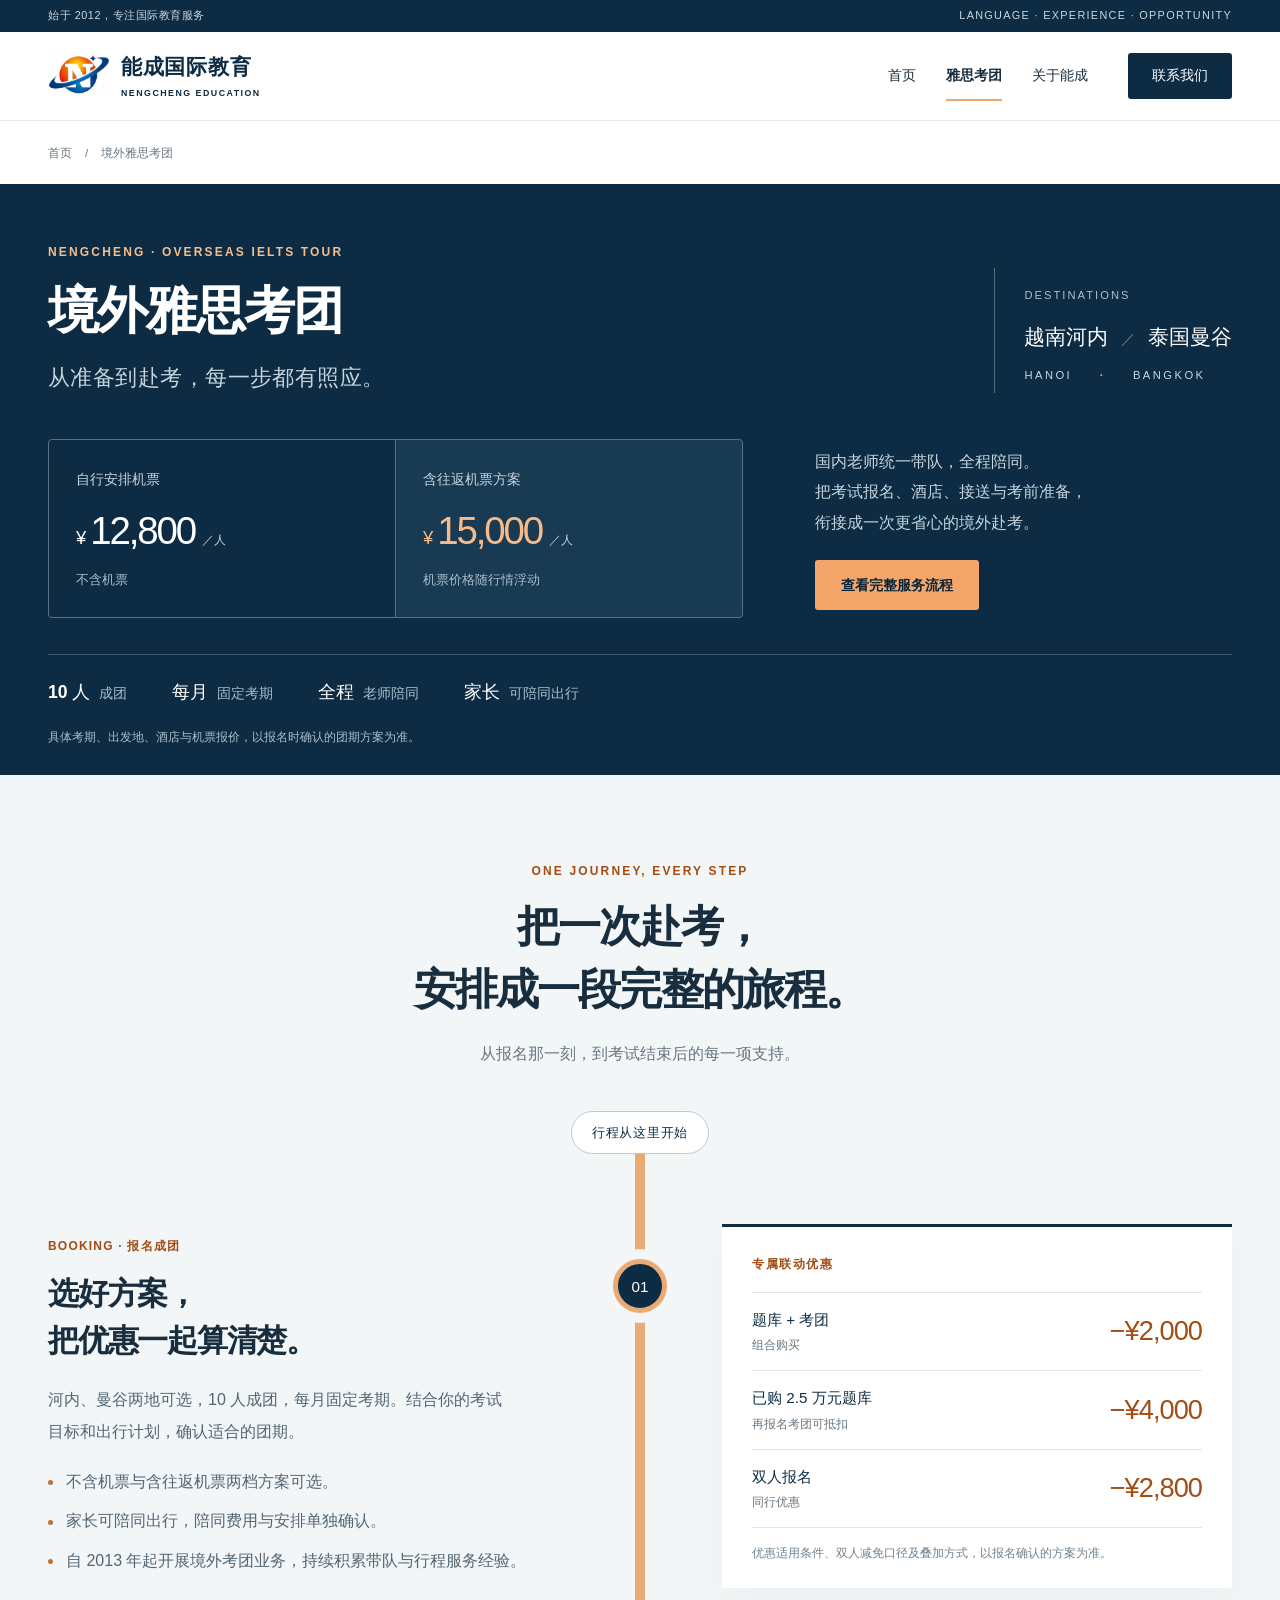
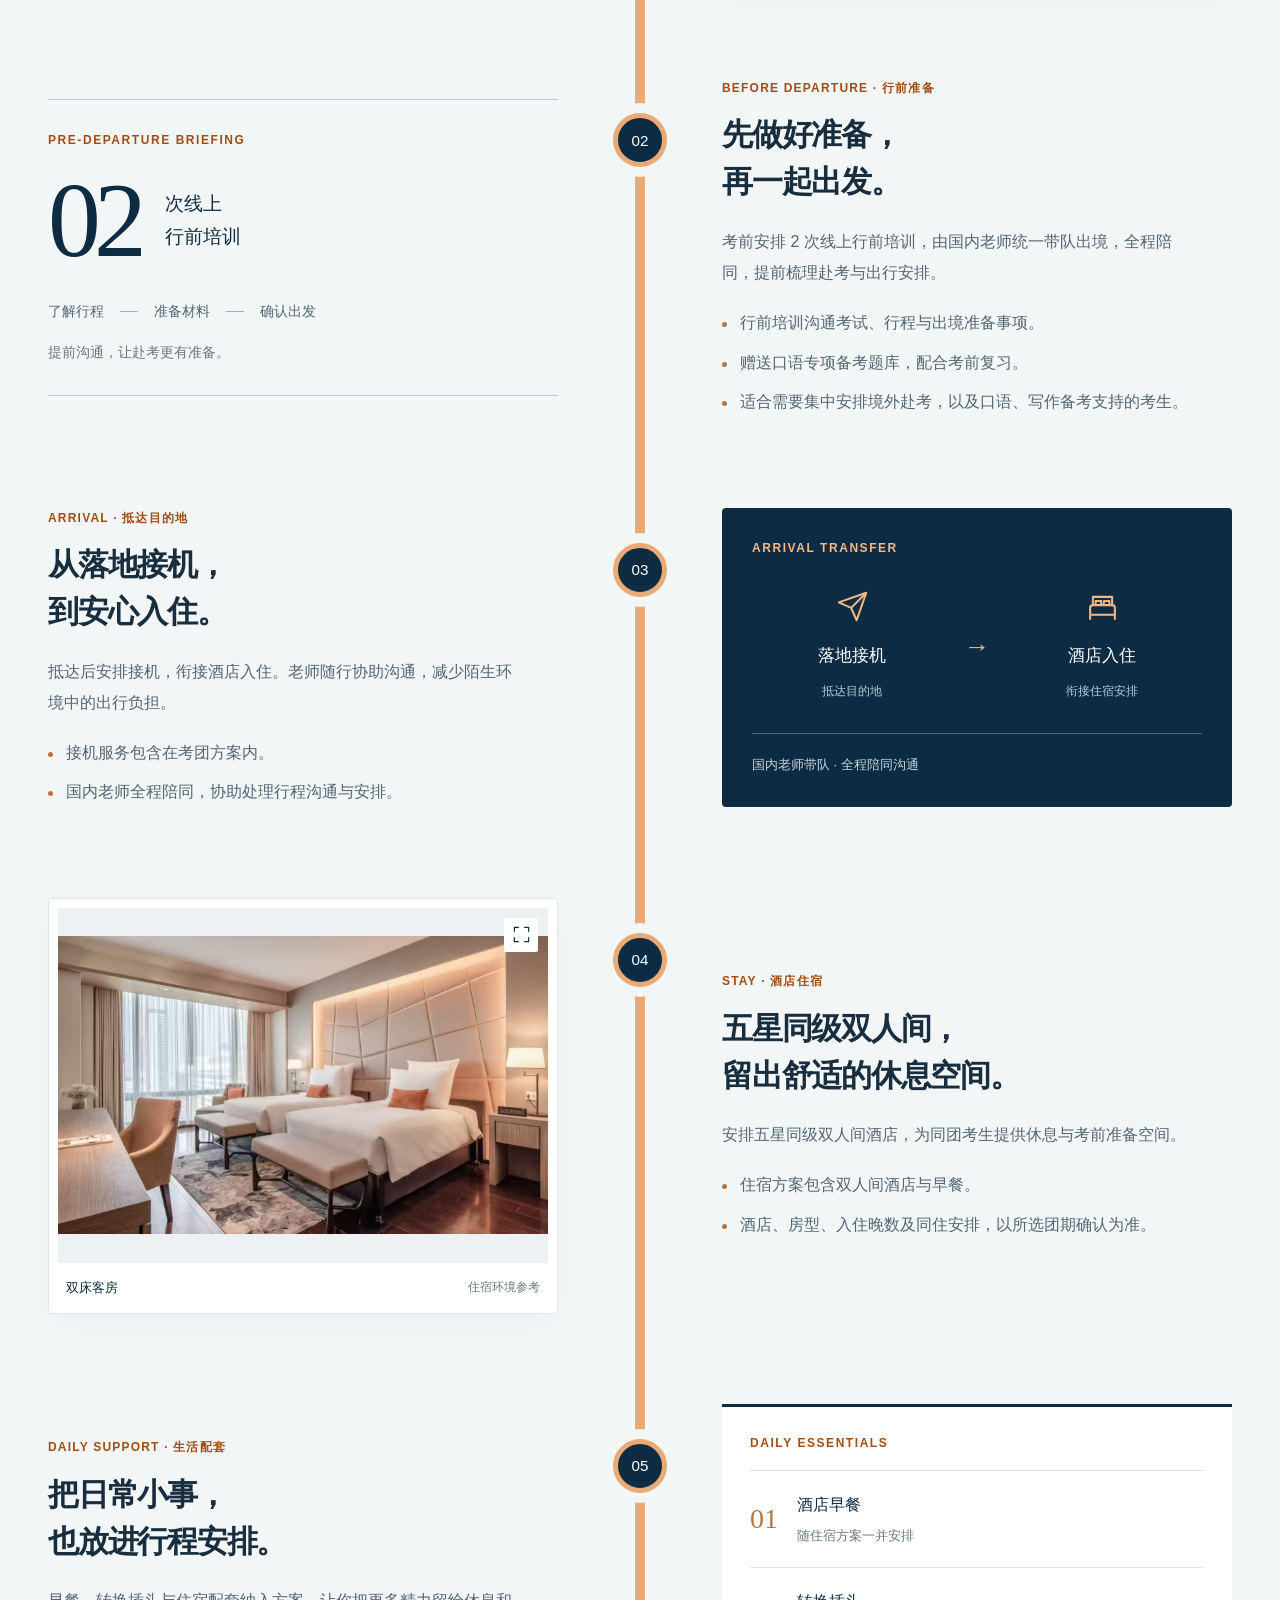
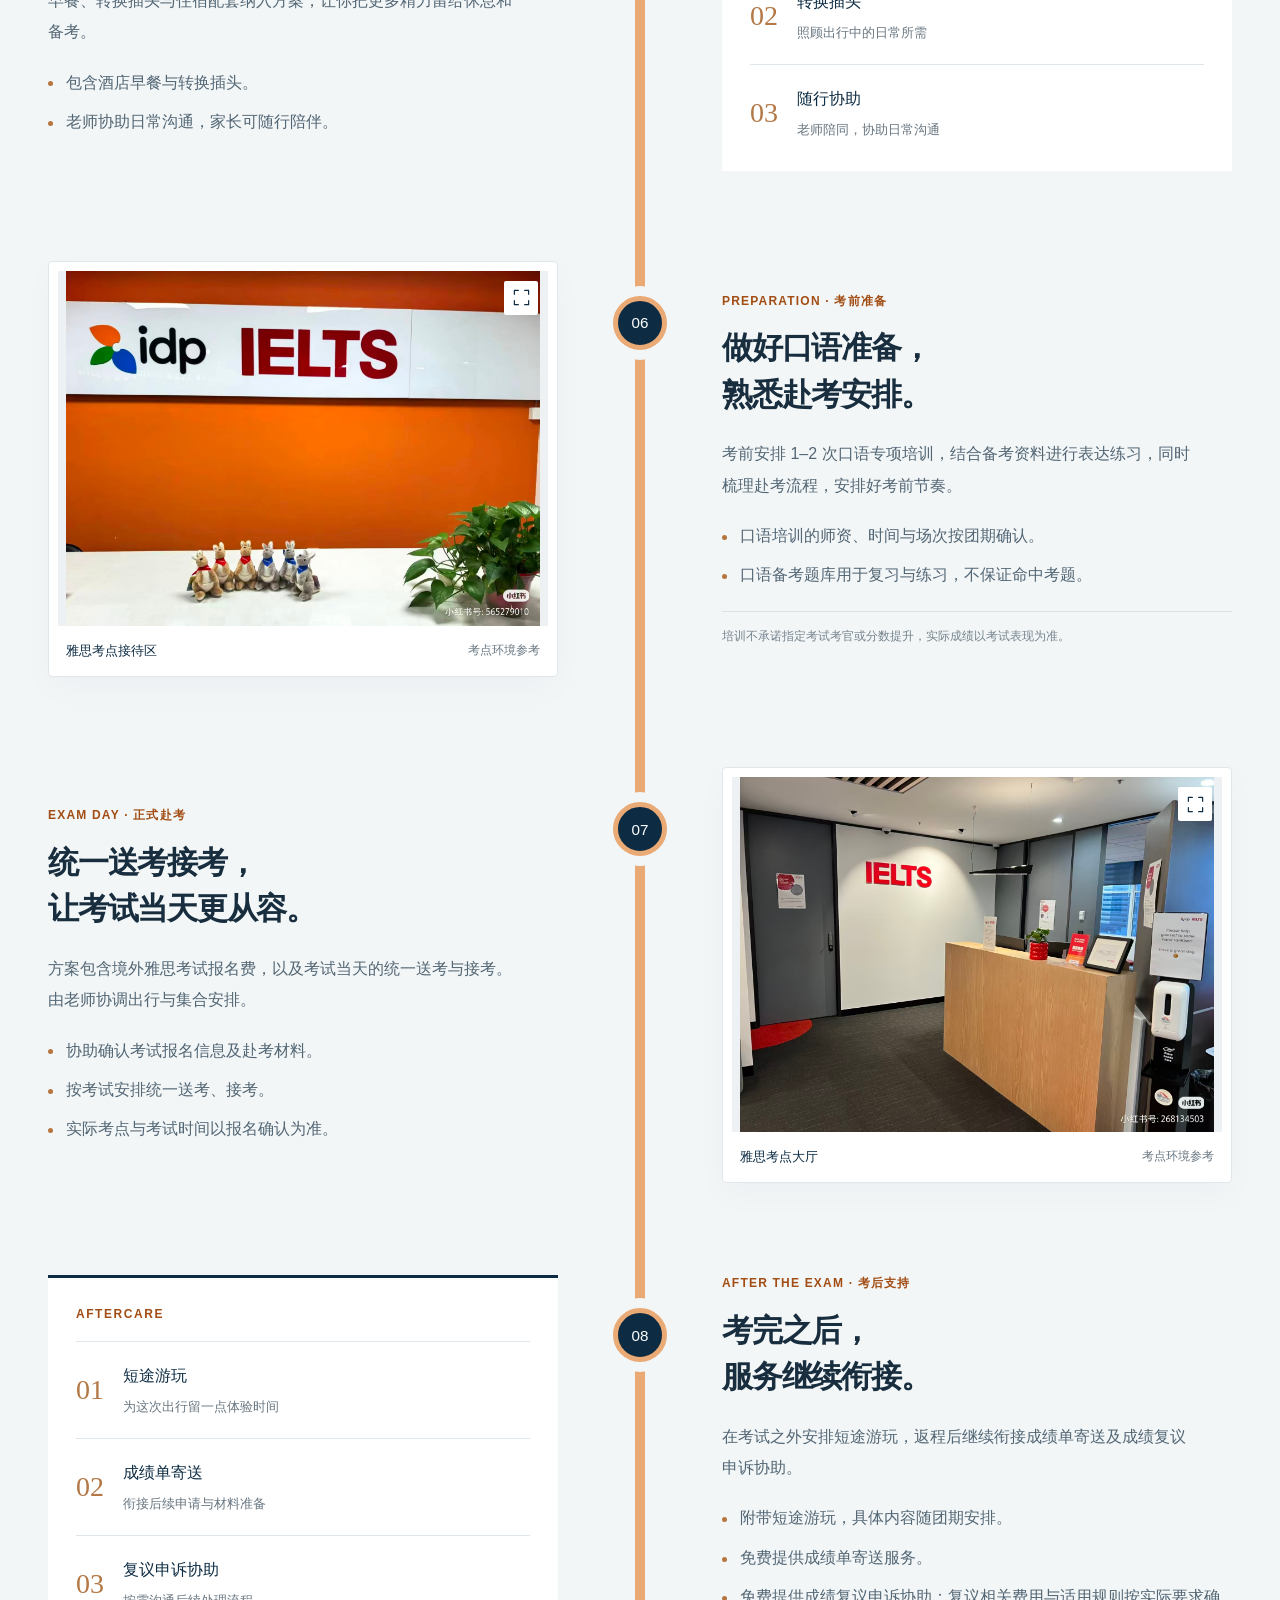
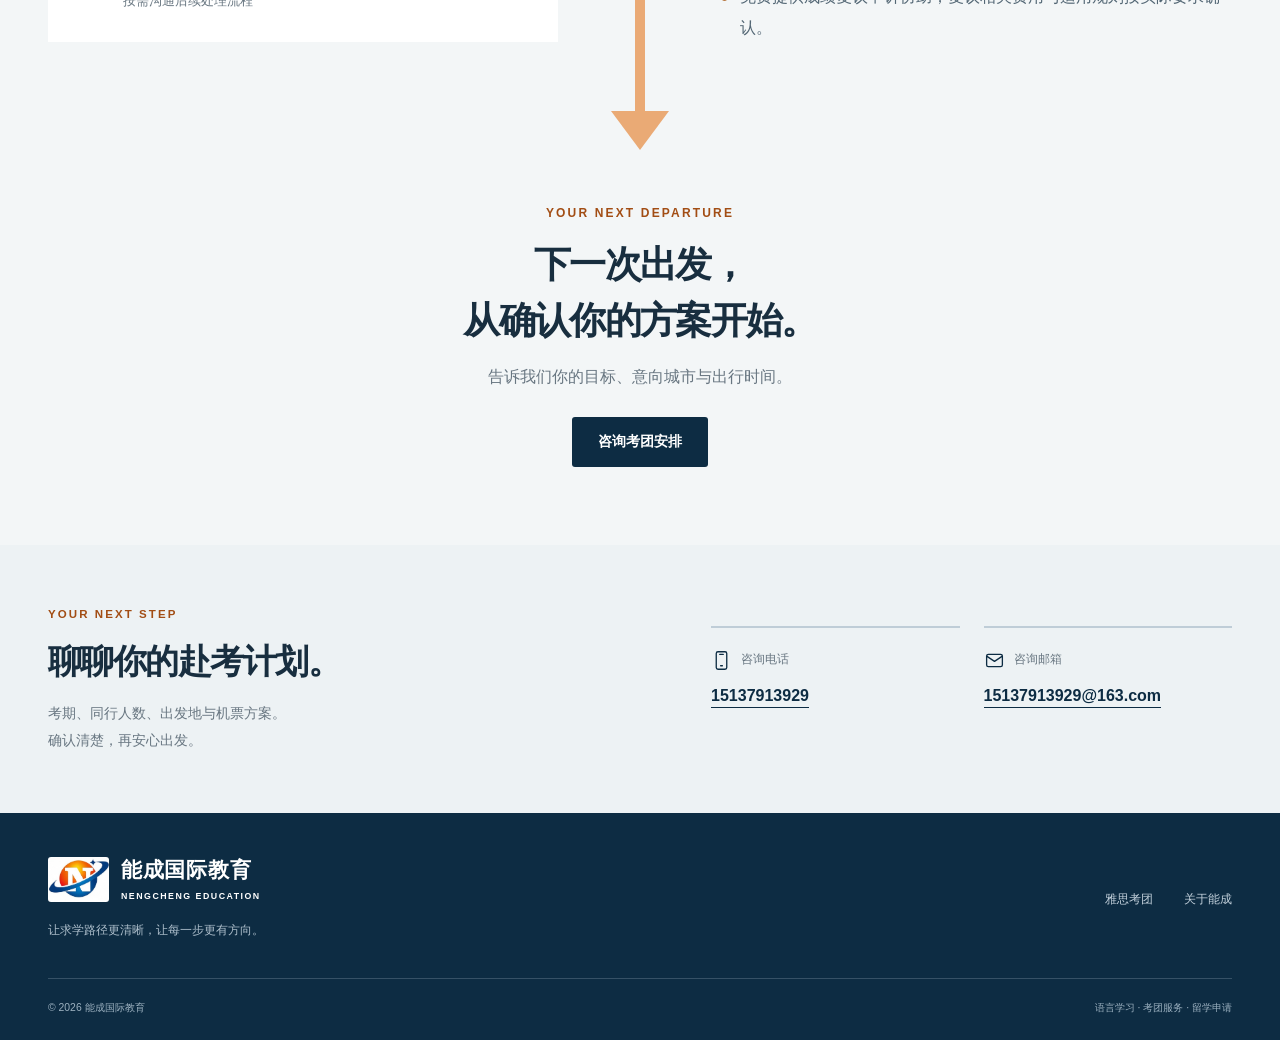
==== exam-tours.html @ 4ed1955f "Publish Nengcheng Education static website" ====
<!DOCTYPE html>
<html lang="zh-CN"><head><meta charset="utf-8"><meta name="viewport" content="width=device-width,initial-scale=1"><meta name="theme-color" content="#0d2c43"><meta name="description" content="越南河内、泰国曼谷境外雅思考团。不含机票12800元，含往返机票15000元，10人成团。国内老师带队、酒店住宿、培训与送考服务。"><title>境外雅思考团｜越南河内・泰国曼谷｜能成国际教育</title><link rel="icon" href="data:image/svg+xml,%3Csvg xmlns='http://www.w3.org/2000/svg' viewBox='0 0 64 64'%3E%3Crect width='64' height='64' rx='12' fill='%230d2c43'/%3E%3Ctext x='32' y='47' text-anchor='middle' font-family='Georgia' font-size='47' font-weight='bold' fill='%23f09b56'%3EN%3C/text%3E%3C/svg%3E" type="image/svg+xml"><link rel="stylesheet" href="styles.css?v=6"><script src="config.js?v=2" defer></script><script src="script.js?v=5" defer></script><link rel="stylesheet" href="tour.css?v=2"></head>
<body class="page-tour"><a href="#main" class="skip-link">跳转到正文</a><svg class="svg-library" aria-hidden="true" xmlns="http://www.w3.org/2000/svg">
<symbol id="i-phone" viewBox="0 0 24 24"><rect x="6" y="2" width="12" height="20" rx="2"/><path d="M10 5h4M11 18h2"/></symbol>
<symbol id="i-mail" viewBox="0 0 24 24"><rect x="3" y="5" width="18" height="14" rx="2"/><path d="m3 7 9 6 9-6"/></symbol>
<symbol id="i-close" viewBox="0 0 24 24"><path d="m6 6 12 12M6 18 18 6"/></symbol>
<symbol id="i-expand" viewBox="0 0 24 24"><path d="M8 3H3v5m13-5h5v5M3 16v5h5m8 0h5v-5"/></symbol>
<symbol id="i-book" viewBox="0 0 24 24"><path d="M12 5c-3-2-6-2-9-1v15c3-1 6-1 9 1m0-15c3-2 6-2 9-1v15c-3-1-6-1-9 1V5Z"/></symbol>
<symbol id="i-globe" viewBox="0 0 24 24"><circle cx="12" cy="12" r="9"/><path d="M3 12h18M12 3c-5 5-5 13 0 18 5-5 5-13 0-18Z"/></symbol>
<symbol id="i-plane" viewBox="0 0 24 24"><path d="m22 2-7 20-4-9-9-4 20-7ZM11 13 22 2"/></symbol>
<symbol id="i-bed" viewBox="0 0 24 24"><path d="M3 18v3m18-3v3M3 18h18v-5a2 2 0 0 0-2-2H5a2 2 0 0 0-2 2v5Zm2-7V5h14v6M7 11V8h4v3m2 0V8h4v3"/></symbol>
<symbol id="i-file" viewBox="0 0 24 24"><path d="M14 3H5v18h14V8l-5-5Zm0 0v5h5M8 12h8m-8 4h6"/></symbol>
</svg><div class="topline"><div class="container"><span>始于 2012，专注国际教育服务</span><span>LANGUAGE · EXPERIENCE · OPPORTUNITY</span></div></div>
<header class="site-header"><div class="container header-inner"><a class="brand" href="index.html" aria-label="能成国际教育首页"><span class="brand-mark" aria-hidden="true"></span><span class="brand-text">能成国际教育<small>NENGCHENG EDUCATION</small></span></a><button class="menu-toggle" aria-label="打开导航" aria-expanded="false" aria-controls="site-nav"><span></span><span></span></button><nav id="site-nav" class="site-nav" aria-label="主导航"><a href="index.html">首页</a><a href="exam-tours.html" class="active" aria-current="page">雅思考团</a><a href="index.html#about">关于能成</a><a class="nav-contact" href="#contact">联系我们</a></nav></div></header><main id="main">
<div class="container breadcrumb"><a href="index.html">首页</a><span>/</span><span>境外雅思考团</span></div>
<section class="expedition-hero" aria-labelledby="tour-title">
  <div class="container">
    <div class="expedition-heading">
      <div><p class="eyebrow">NENGCHENG · OVERSEAS IELTS TOUR</p><h1 id="tour-title">境外雅思考团<span>从准备到赴考，每一步都有照应。</span></h1></div>
      <div class="tour-city-pair"><span>DESTINATIONS</span><p>越南河内 <i>／</i> 泰国曼谷</p><small>HANOI <b>·</b> BANGKOK</small></div>
    </div>
    <div class="expedition-bottom">
      <div class="tour-quotes" aria-label="考团报价">
        <div class="tour-quote"><span>自行安排机票</span><p>¥<strong data-price-key="tourWithoutAirfare">12,800</strong><small>／人</small></p><em>不含机票</em></div>
        <div class="tour-quote tour-quote-featured"><span>含往返机票方案</span><p>¥<strong data-price-key="referencePrice">15,000</strong><small>／人</small></p><em>机票价格随行情浮动</em></div>
      </div>
      <div class="expedition-intro"><p>国内老师统一带队，全程陪同。<br>把考试报名、酒店、接送与考前准备，<br>衔接成一次更省心的境外赴考。</p><a class="button button-orange" href="#tour-flow">查看完整服务流程</a></div>
    </div>
    <div class="expedition-facts"><span><b>10 人</b>成团</span><span><b>每月</b>固定考期</span><span><b>全程</b>老师陪同</span><span><b>家长</b>可陪同出行</span></div>
    <p class="expedition-note">具体考期、出发地、酒店与机票报价，以报名时确认的团期方案为准。</p>
  </div>
</section>
<section class="tour-flow" id="tour-flow" aria-labelledby="flow-title">
  <div class="container">
    <div class="flow-heading"><p class="eyebrow">ONE JOURNEY, EVERY STEP</p><h2 id="flow-title">把一次赴考，<br>安排成一段完整的旅程。</h2><p>从报名那一刻，到考试结束后的每一项支持。</p></div>
    <div class="flow-start"><span>行程从这里开始</span></div>
    <ol class="journey-line" aria-label="境外考团服务流程">
<li class="journey-stop" id="step-01">
      <span class="stop-marker" aria-hidden="true">01</span>
      <div class="stop-copy"><p class="stop-phase">BOOKING · 报名成团</p><h3>选好方案，<br>把优惠一起算清楚。</h3><p class="stop-description">河内、曼谷两地可选，10 人成团，每月固定考期。结合你的考试目标和出行计划，确认适合的团期。</p><ul class="stop-list"><li>不含机票与含往返机票两档方案可选。</li><li>家长可陪同出行，陪同费用与安排单独确认。</li><li>自 2013 年起开展境外考团业务，持续积累带队与行程服务经验。</li></ul></div>
      <div class="stop-visual">
<div class="flow-offers"><p class="visual-kicker">专属联动优惠</p>
<div><p>题库 + 考团<span>组合购买</span></p><strong>−¥<span data-price-key="bundleDiscount">2,000</span></strong></div>
<div><p>已购 2.5 万元题库<span>再报名考团可抵扣</span></p><strong>−¥<span data-price-key="existingBankDiscount">4,000</span></strong></div>
<div><p>双人报名<span>同行优惠</span></p><strong>−¥<span data-price-key="pairDiscount">2,800</span></strong></div>
<p class="offer-note">优惠适用条件、双人减免口径及叠加方式，以报名确认的方案为准。</p></div></div>
    </li>
<li class="journey-stop stop-reverse" id="step-02">
      <span class="stop-marker" aria-hidden="true">02</span>
      <div class="stop-copy"><p class="stop-phase">BEFORE DEPARTURE · 行前准备</p><h3>先做好准备，<br>再一起出发。</h3><p class="stop-description">考前安排 2 次线上行前培训，由国内老师统一带队出境，全程陪同，提前梳理赴考与出行安排。</p><ul class="stop-list"><li>行前培训沟通考试、行程与出境准备事项。</li><li>赠送口语专项备考题库，配合考前复习。</li><li>适合需要集中安排境外赴考，以及口语、写作备考支持的考生。</li></ul></div>
      <div class="stop-visual">
<div class="preparation-note"><p class="visual-kicker">PRE-DEPARTURE BRIEFING</p><div class="briefing-count"><strong>02</strong><span>次线上<br>行前培训</span></div><div class="briefing-line"><span>了解行程</span><i></i><span>准备材料</span><i></i><span>确认出发</span></div><p>提前沟通，让赴考更有准备。</p></div></div>
    </li>
<li class="journey-stop" id="step-03">
      <span class="stop-marker" aria-hidden="true">03</span>
      <div class="stop-copy"><p class="stop-phase">ARRIVAL · 抵达目的地</p><h3>从落地接机，<br>到安心入住。</h3><p class="stop-description">抵达后安排接机，衔接酒店入住。老师随行协助沟通，减少陌生环境中的出行负担。</p><ul class="stop-list"><li>接机服务包含在考团方案内。</li><li>国内老师全程陪同，协助处理行程沟通与安排。</li></ul></div>
      <div class="stop-visual"><div class="arrival-note"><p class="visual-kicker">ARRIVAL TRANSFER</p><div class="arrival-route"><div><svg class="icon" aria-hidden="true"><use href="#i-plane"/></svg><strong>落地接机</strong><span>抵达目的地</span></div><span class="route-arrow" aria-hidden="true">→</span><div><svg class="icon" aria-hidden="true"><use href="#i-bed"/></svg><strong>酒店入住</strong><span>衔接住宿安排</span></div></div><p>国内老师带队 · 全程陪同沟通</p></div></div>
    </li>
<li class="journey-stop stop-reverse" id="step-04">
      <span class="stop-marker" aria-hidden="true">04</span>
      <div class="stop-copy"><p class="stop-phase">STAY · 酒店住宿</p><h3>五星同级双人间，<br>留出舒适的休息空间。</h3><p class="stop-description">安排五星同级双人间酒店，为同团考生提供休息与考前准备空间。</p><ul class="stop-list"><li>住宿方案包含双人间酒店与早餐。</li><li>酒店、房型、入住晚数及同住安排，以所选团期确认为准。</li></ul></div>
      <div class="stop-visual"><figure class="journey-photo"><button class="image-trigger journey-image" data-image="assets/hotel-twin.jpg" data-caption="双床客房 · 住宿环境参考，具体酒店及房型以团期确认为准" aria-label="查看双床客房大图"><img src="assets/hotel-twin.jpg" alt="双床酒店客房，住宿环境参考" loading="lazy"><span class="photo-expand"><svg class="icon" aria-hidden="true"><use href="#i-expand"/></svg></span></button><figcaption><span>双床客房</span><small>住宿环境参考</small></figcaption></figure></div>
    </li>
<li class="journey-stop" id="step-05">
      <span class="stop-marker" aria-hidden="true">05</span>
      <div class="stop-copy"><p class="stop-phase">DAILY SUPPORT · 生活配套</p><h3>把日常小事，<br>也放进行程安排。</h3><p class="stop-description">早餐、转换插头与住宿配套纳入方案，让你把更多精力留给休息和备考。</p><ul class="stop-list"><li>包含酒店早餐与转换插头。</li><li>老师协助日常沟通，家长可随行陪伴。</li></ul></div>
      <div class="stop-visual"><div class="aftercare-note"><p class="visual-kicker">DAILY ESSENTIALS</p><div><span>01</span><p>酒店早餐<small>随住宿方案一并安排</small></p></div><div><span>02</span><p>转换插头<small>照顾出行中的日常所需</small></p></div><div><span>03</span><p>随行协助<small>老师陪同，协助日常沟通</small></p></div></div></div>
    </li>
<li class="journey-stop stop-reverse" id="step-06">
      <span class="stop-marker" aria-hidden="true">06</span>
      <div class="stop-copy"><p class="stop-phase">PREPARATION · 考前准备</p><h3>做好口语准备，<br>熟悉赴考安排。</h3><p class="stop-description">考前安排 1–2 次口语专项培训，结合备考资料进行表达练习，同时梳理赴考流程，安排好考前节奏。</p><ul class="stop-list"><li>口语培训的师资、时间与场次按团期确认。</li><li>口语备考题库用于复习与练习，不保证命中考题。</li></ul><p class="stop-note">培训不承诺指定考试考官或分数提升，实际成绩以考试表现为准。</p></div>
      <div class="stop-visual"><figure class="journey-photo"><button class="image-trigger journey-image" data-image="assets/exam-reception.jpg" data-caption="雅思考点接待区 · 考点环境参考，实际考点以报名确认为准" aria-label="查看雅思考点接待区大图"><img src="assets/exam-reception.jpg" alt="IDP IELTS 橙色标识墙与接待台，保留原照片来源标识，作为考点环境参考" loading="lazy"><span class="photo-expand"><svg class="icon" aria-hidden="true"><use href="#i-expand"/></svg></span></button><figcaption><span>雅思考点接待区</span><small>考点环境参考</small></figcaption></figure></div>
    </li>
<li class="journey-stop" id="step-07">
      <span class="stop-marker" aria-hidden="true">07</span>
      <div class="stop-copy"><p class="stop-phase">EXAM DAY · 正式赴考</p><h3>统一送考接考，<br>让考试当天更从容。</h3><p class="stop-description">方案包含境外雅思考试报名费，以及考试当天的统一送考与接考。由老师协调出行与集合安排。</p><ul class="stop-list"><li>协助确认考试报名信息及赴考材料。</li><li>按考试安排统一送考、接考。</li><li>实际考点与考试时间以报名确认为准。</li></ul></div>
      <div class="stop-visual"><figure class="journey-photo"><button class="image-trigger journey-image" data-image="assets/exam-center.jpg" data-caption="雅思考点大厅 · 考点环境参考，实际考点以报名确认为准" aria-label="查看雅思考点大厅大图"><img src="assets/exam-center.jpg" alt="雅思考点大厅与木质接待台，保留原照片来源标识，实际考点以报名确认为准" loading="lazy"><span class="photo-expand"><svg class="icon" aria-hidden="true"><use href="#i-expand"/></svg></span></button><figcaption><span>雅思考点大厅</span><small>考点环境参考</small></figcaption></figure></div>
    </li>
<li class="journey-stop stop-reverse" id="step-08">
      <span class="stop-marker" aria-hidden="true">08</span>
      <div class="stop-copy"><p class="stop-phase">AFTER THE EXAM · 考后支持</p><h3>考完之后，<br>服务继续衔接。</h3><p class="stop-description">在考试之外安排短途游玩，返程后继续衔接成绩单寄送及成绩复议申诉协助。</p><ul class="stop-list"><li>附带短途游玩，具体内容随团期安排。</li><li>免费提供成绩单寄送服务。</li><li>免费提供成绩复议申诉协助；复议相关费用与适用规则按实际要求确认。</li></ul></div>
      <div class="stop-visual">
<div class="aftercare-note"><p class="visual-kicker">AFTERCARE</p><div><span>01</span><p>短途游玩<small>为这次出行留一点体验时间</small></p></div><div><span>02</span><p>成绩单寄送<small>衔接后续申请与材料准备</small></p></div><div><span>03</span><p>复议申诉协助<small>按需沟通后续处理流程</small></p></div></div></div>
    </li>    </ol>
    <div class="flow-finish"><p class="eyebrow">YOUR NEXT DEPARTURE</p><h2>下一次出发，<br>从确认你的方案开始。</h2><p>告诉我们你的目标、意向城市与出行时间。</p><a class="button button-navy" href="#contact">咨询考团安排</a></div>
  </div>
</section><section class="contact-section" id="contact" aria-labelledby="contact-title"><div class="container contact-grid"><div><p class="eyebrow">YOUR NEXT STEP</p><h2 id="contact-title">聊聊你的赴考计划。</h2><p>考期、同行人数、出发地与机票方案。<br>确认清楚，再安心出发。</p></div><div class="contact-channels"><div><span class="contact-label"><svg class="icon" aria-hidden="true" focusable="false"><use href="#i-phone"/></svg>咨询电话</span><p id="contact-phone"><a href="tel:15137913929">15137913929</a></p></div><div><span class="contact-label"><svg class="icon" aria-hidden="true" focusable="false"><use href="#i-mail"/></svg>咨询邮箱</span><p id="contact-email"><a href="mailto:15137913929@163.com">15137913929@163.com</a></p></div></div></div></section></main><footer class="site-footer"><div class="container footer-grid"><div><a class="brand" href="index.html"><span class="brand-mark" aria-hidden="true"></span><span class="brand-text">能成国际教育<small>NENGCHENG EDUCATION</small></span></a><p>让求学路径更清晰，让每一步更有方向。</p></div><div class="footer-links"><a href="exam-tours.html">雅思考团</a><a href="index.html#about">关于能成</a></div></div><div class="container footer-bottom"><span>© <span data-year>2026</span> 能成国际教育</span><span>语言学习 · 考团服务 · 留学申请</span></div></footer>
<dialog class="lightbox" id="lightbox" aria-labelledby="lightbox-caption"><div class="lightbox-bar"><p id="lightbox-caption"></p><button class="lightbox-close" aria-label="关闭图片"><svg class="icon" aria-hidden="true"><use href="#i-close"/></svg></button></div><div class="lightbox-content"><img id="lightbox-image" alt=""></div></dialog></body></html>
---- styles.css ----
@charset "UTF-8";
:root{--navy:#0d2c43;--deep:#082438;--orange:#f3a56a;--orange-ink:#a24d14;--ink:#182e3f;--muted:#687681;--line:#dfe5e8;--soft:#f0f4f5;--font:"PingFang SC","Microsoft YaHei","Noto Sans CJK SC",Arial,sans-serif}
*{box-sizing:border-box}html{scroll-behavior:smooth;scroll-padding-top:96px}body{margin:0;background:#fff;color:var(--ink);font:1rem/1.8 var(--font);-webkit-font-smoothing:antialiased}body.modal-open{overflow:hidden}a{color:inherit;text-decoration:none}button{color:inherit;font:inherit;cursor:pointer;border:0}img{display:block;max-width:100%;height:auto}h1,h2,h3,p{margin:0}h1,h2,h3{line-height:1.4}h2{font-size:2.5rem;font-weight:650;letter-spacing:-.045em}h3{font-weight:650}dl,dd,figure{margin:0}a,button{-webkit-tap-highlight-color:transparent}::selection{background:#f8c8a4;color:var(--deep)}:focus-visible{outline:3px solid #bd651f;outline-offset:5px}.container{width:min(1200px,calc(100% - 96px));margin-inline:auto}.section{padding:100px 0}.soft-section{background:var(--soft)}.muted{color:var(--muted)}.eyebrow{font:600 .72rem/1.7 Arial,var(--font);letter-spacing:.18em;color:var(--orange-ink);margin-bottom:14px}.svg-library{position:absolute;width:0;height:0;overflow:hidden}.icon{width:26px;height:26px;fill:none;stroke:currentColor;stroke-width:1.5;stroke-linecap:round;stroke-linejoin:round;flex-shrink:0}.skip-link{position:fixed;top:8px;left:8px;z-index:99;padding:12px 24px;background:#fff;color:var(--navy);transform:translateY(-200%)}.skip-link:focus{transform:translateY(0)}
.topline{background:var(--navy);color:#cbd6de;font-size:.68rem;letter-spacing:.05em}.topline>.container{display:flex;justify-content:space-between;align-items:center;min-height:32px}.topline span:last-child{font-family:Arial,sans-serif;letter-spacing:.12em}.site-header{background:#fff;position:sticky;top:0;z-index:20;border-bottom:1px solid #e8ecef}.header-inner{min-height:88px;display:flex;align-items:center;justify-content:space-between;gap:28px}.brand{display:flex;align-items:center;gap:12px;flex-shrink:0}.brand-mark{display:block;flex-shrink:0;width:61px;height:45px;background:white url('assets/brand-source.png') -14px -8px/350px auto no-repeat}.brand-text{font-size:1.32rem;font-weight:750;line-height:1.35;letter-spacing:.035em;color:var(--navy)}.brand-text small{display:block;font:600 .55rem/1.4 Arial,sans-serif;letter-spacing:.17em;margin-top:5px}.site-nav{display:flex;align-items:center;gap:30px;font-size:.875rem}.site-nav>a{position:relative;padding:30px 0}.site-nav>a:hover{color:var(--orange-ink)}.site-nav>a.active{font-weight:650}.site-nav>a.active::after{content:"";position:absolute;bottom:18px;left:0;right:0;height:2px;background:var(--orange)}.site-nav>a.nav-contact{padding:10px 24px;background:var(--navy);color:white;border-radius:3px;margin-left:10px}.site-nav>a.nav-contact:hover{background:#1c445f}.menu-toggle{display:none}
.button{display:inline-flex;align-items:center;justify-content:center;min-height:50px;padding:12px 25px;border:1px solid transparent;border-radius:3px;font-size:.875rem;font-weight:650;line-height:1.6;transition:background .2s,transform .2s;white-space:normal;text-align:center}.button:hover{transform:translateY(-2px)}.button-orange{background:var(--orange);color:var(--deep)}.button-orange:hover{background:#ffb983}.button-navy{background:var(--navy);color:white}.button-navy:hover{background:#1e4660}.button-outline{color:var(--navy);border-color:#bfcdd7;background:transparent}.button-outline:hover{background:white}.text-link{display:inline-block;font-size:.875rem;font-weight:600;line-height:1.8;padding-bottom:6px;border-bottom:1px solid currentColor}.text-link:hover{color:var(--orange-ink)}.fine-print{font-size:.75rem;color:var(--muted);line-height:1.9;margin-top:22px}
.brand-hero{height:570px;position:relative;overflow:hidden;background:var(--deep);color:white}.hero-image{position:absolute;right:0;top:0;width:83%;height:100%;object-fit:cover;object-position:right center}.hero-shade{position:absolute;inset:0;background:linear-gradient(90deg,#082438 0%,#082438 18%,rgba(8,36,56,.97)30%,rgba(8,36,56,.7)44%,rgba(8,36,56,.08)72%,transparent)}.hero-content{position:relative;z-index:1;padding-top:65px}.hero-kicker{display:flex;align-items:center;gap:13px;font-size:.72rem;letter-spacing:.12em;color:#dae4eb}.hero-kicker>span{width:24px;height:2px;background:var(--orange)}.brand-hero h1{font-size:clamp(3rem,4.5vw,4.1rem);font-weight:600;line-height:1.38;letter-spacing:-.055em;margin-top:24px}.brand-hero h1 span{color:#f5b785;white-space:nowrap}.hero-description{font-size:1rem;line-height:1.9;color:#d7e0e7;margin-top:20px}.hero-actions{display:flex;align-items:center;gap:28px;margin-top:29px}.hero-text-link{font-size:.875rem;color:white;border-bottom:1px solid #a8b5bf;padding-bottom:5px}.hero-text-link:hover{color:var(--orange)}.hero-caption{position:absolute;right:max(48px,calc((100vw - 1200px)/2));bottom:105px;color:white;font:500 .7rem/1.7 Arial,sans-serif;letter-spacing:.18em;text-align:right;text-shadow:0 1px 5px #0006}.hero-caption span{font-size:1.2rem;letter-spacing:.08em;font-weight:600}.feature-wrap{position:relative;z-index:2;margin-top:-58px}.tour-feature{background:white;display:grid;grid-template-columns:86px 1fr auto auto;gap:29px;align-items:center;padding:26px 32px;border-radius:4px;box-shadow:0 10px 40px #08243812;border:1px solid #e8ecef}.feature-number{font:400 3.1rem/1 Georgia,serif;color:var(--orange-ink);border-right:1px solid var(--line);padding-right:27px}.feature-number span{display:block;font:600 .58rem/1.5 Arial,sans-serif;letter-spacing:.24em;margin-top:9px}.feature-label{font-size:.68rem;letter-spacing:.1em;font-weight:600;color:var(--orange-ink)}.feature-title h2{font-size:1.45rem;letter-spacing:-.02em;margin-top:4px}.feature-title p{font-size:.75rem;margin-top:6px;color:var(--muted)}.feature-title p>span{margin-left:16px;font-size:.7rem}.feature-price{padding-right:3px}.feature-price>span{font-size:.65rem;color:var(--muted)}.feature-price p{font-size:1rem;color:var(--navy);white-space:nowrap;line-height:1.5}.feature-price strong{font:500 1.85rem/1.3 Arial,sans-serif;letter-spacing:-.05em;margin-left:3px}.tour-feature .button{font-size:.8rem;padding-inline:22px;min-height:46px}
.section-heading{display:flex;justify-content:space-between;align-items:flex-end;gap:50px;margin-bottom:37px}.section-heading>p{font-size:.92rem;color:var(--muted);line-height:1.9;max-width:390px;padding-bottom:4px}.services-section{padding-top:105px;padding-bottom:80px}.service-grid{display:grid;grid-template-columns:repeat(2,minmax(0,1fr));gap:26px}.service-card{padding:35px 38px 31px;border-radius:5px;overflow:hidden}.language-card{background:#edf3f5;color:var(--navy)}.study-card{background:var(--navy);color:#fff}.service-card-top{display:flex;align-items:center;justify-content:space-between;gap:20px;margin-bottom:22px;font:500 .65rem/1.6 Arial,sans-serif;letter-spacing:.12em;color:#597487}.study-card .service-card-top{color:#b1c4d2}.service-card-top .icon{width:29px;height:29px}.service-card h3{font-size:1.9rem;margin-bottom:13px}.service-card>p{font-size:.94rem;line-height:1.9;color:#62798a}.study-card>p{color:#c0d0dc}.language-tags{display:flex;flex-wrap:wrap;align-items:baseline;gap:22px;margin:29px 0 30px;font:500 1.6rem/1.5 Arial,var(--font)}.language-tags small{font:400 .75rem var(--font);color:#637b8d;margin-left:5px}.language-tags>span:last-child{font:500 1.1rem var(--font)}.degree-list{display:flex;align-items:center;gap:30px;margin:30px 0;font-size:1.35rem}.degree-list>span+span{border-left:1px solid #486074;padding-left:30px}.service-card .text-link{font-size:.8rem}.study-card .text-link{color:#ffbd8b}.study-card .text-link:hover{color:white}.service-footnote{display:flex;align-items:center;justify-content:center;gap:37px;padding-top:36px;color:var(--muted);font-size:.78rem}.service-footnote i{width:20px;height:1px;background:#aebec9}
.results-section{background:var(--soft);padding:84px 0}
.about-layout{display:grid;grid-template-columns:.7fr 1.3fr;gap:100px;align-items:start}.about-year{padding-top:9px}.about-year>strong{display:block;font:400 6.4rem/1.1 Georgia,serif;letter-spacing:-.06em;margin-top:29px;color:var(--navy)}.about-year>strong>span{font:500 1rem var(--font);margin-left:12px;letter-spacing:0;color:var(--muted)}.about-year>p{font-size:.8rem;letter-spacing:.05em;color:var(--muted);margin-top:14px}.about-copy h2{font-size:2.15rem}.about-copy>p{font-size:.94rem;color:var(--muted);line-height:2;margin-top:22px}.about-values{display:grid;grid-template-columns:repeat(3,minmax(0,1fr));gap:23px;margin-top:29px;padding-top:24px;border-top:1px solid var(--line)}.about-values>div>span{font:500 .62rem Arial,sans-serif;letter-spacing:.15em;color:var(--orange-ink)}.about-values h3{font-size:.96rem;margin:10px 0 5px}.about-values p{font-size:.72rem;color:var(--muted)}
.contact-section{background:#edf2f4;padding:60px 0}.contact-grid{display:grid;grid-template-columns:1.1fr 1fr;gap:90px;align-items:center}.contact-grid h2{font-size:2.1rem;margin-bottom:15px}.contact-grid>div>p:last-child{font-size:.875rem;color:var(--muted);line-height:1.9}.contact-channels{display:grid;grid-template-columns:1fr 1fr;gap:24px}.contact-channels>div{padding:21px 0;border-top:2px solid #bfcdd7}.contact-channels span{font-size:.75rem;color:var(--muted)}.contact-channels p{font-size:1rem;font-weight:600;color:var(--navy);margin-top:11px;overflow-wrap:anywhere}.contact-channels a{border-bottom:1px solid var(--navy);padding-bottom:3px}.site-footer{background:var(--navy);color:#c2d0db;padding:43px 0 22px}.footer-grid{display:flex;justify-content:space-between;align-items:center;gap:40px}.site-footer .brand-text{color:white}.site-footer .brand-mark{border-radius:3px}.footer-grid>div>p{font-size:.75rem;margin-top:18px;color:#aebfcc}.footer-links{display:flex;gap:31px;font-size:.78rem}.footer-links a:hover{color:var(--orange)}.footer-bottom{display:flex;justify-content:space-between;gap:20px;margin-top:36px;border-top:1px solid #365166;padding-top:20px;font-size:.65rem;color:#9cb1c0}
.breadcrumb{display:flex;align-items:center;gap:13px;font-size:.73rem;padding-top:21px;padding-bottom:21px;color:var(--muted)}.breadcrumb a:hover{color:var(--orange-ink)}.inner-hero{padding:65px 0 70px}.inner-hero-grid{display:grid;grid-template-columns:1.3fr .8fr;gap:90px;align-items:center}.inner-hero h1{font-size:clamp(2.3rem,3.5vw,3.2rem);font-weight:650;letter-spacing:-.05em;line-height:1.45}.inner-lead{font-size:1rem;line-height:1.95;color:var(--muted);margin-top:25px}.inner-hero .button{margin-top:28px}.language-hero{background:var(--soft)}.language-display{padding:8px 0 0 40px;border-left:1px solid #b9cbd6}.language-display>div{display:flex;justify-content:space-between;align-items:center;gap:18px;padding:15px 0;border-bottom:1px solid #cbd8e0}.language-display strong{font:500 2.5rem/1.3 Georgia,serif;letter-spacing:-.025em;color:var(--navy)}.language-display>div:last-of-type strong{font-size:1.8rem}.language-display span{font-size:.875rem;color:var(--muted)}.language-display>p{font-size:.75rem;letter-spacing:.2em;color:var(--muted);margin-top:22px}.program-rows{border-top:1px solid var(--line)}.program-rows article{display:grid;grid-template-columns:50px .9fr 1.5fr auto;align-items:center;gap:28px;padding:34px 0;border-bottom:1px solid var(--line)}.row-index{font:400 1.6rem Georgia,serif;color:#9cafbe}.program-rows h3{font-size:1.25rem}.program-rows article>div>span{font:500 .65rem Arial,sans-serif;letter-spacing:.08em;color:var(--muted);display:block;margin-top:9px}.program-rows article>p{font-size:.92rem;line-height:1.95;color:var(--muted);max-width:440px}.program-rows .text-link{font-size:.8rem;white-space:nowrap}.journey-grid{display:grid;grid-template-columns:repeat(4,minmax(0,1fr));gap:40px;list-style:none;padding:0;margin:40px 0}.journey-grid li{border-top:1px solid #b9c9d4;padding-top:20px}.journey-grid li>span{font:500 .72rem Arial,sans-serif;color:var(--orange-ink)}.journey-grid h3{font-size:1.1rem;margin:18px 0 13px}.journey-grid p{font-size:.875rem;color:var(--muted);line-height:1.9}.study-hero{background:var(--navy);color:white}.study-hero .eyebrow{color:var(--orange)}.study-hero .inner-lead{color:#bbcdd9}.degree-display{padding-left:35px;border-left:1px solid #3b586d}.degree-display>div{padding:17px 0;border-bottom:1px solid #3b586d}.degree-display>div:last-child{border:0}.degree-display span{display:block;font:500 .65rem Arial,sans-serif;color:#a8c0d0;letter-spacing:.12em}.degree-display strong{display:block;font-size:1.55rem;margin-top:9px;font-weight:500;letter-spacing:.02em}.region-grid{display:grid;grid-template-columns:repeat(4,minmax(0,1fr));gap:26px}.region-grid article{border-top:3px solid var(--navy);padding:26px 23px 26px;background:var(--soft)}.region-grid span{display:block;font:500 .6rem/1.6 Arial,sans-serif;letter-spacing:.025em;color:var(--muted)}.region-grid h3{font-size:1.8rem;margin:28px 0 22px}.region-grid p{font-size:.8rem;color:var(--muted);line-height:1.9}.application-list{display:grid;gap:0}.application-list article{display:grid;grid-template-columns:65px 1fr 2fr;gap:30px;padding:25px 0;border-top:1px solid #c6d4df;align-items:center}.application-list article>span{font:400 1.75rem Georgia,serif;color:#8b9fad}.application-list h3{font-size:1.12rem}.application-list p{font-size:.94rem;color:var(--muted)}
.tour-hero{background:var(--navy);color:white;padding:48px 0}.tour-hero-grid{display:grid;grid-template-columns:1.4fr .8fr;gap:110px;align-items:center}.tour-hero .eyebrow{color:var(--orange)}.tour-hero .inner-lead{color:#c3d0da;font-size:.95rem}.tour-hero .fine-print{color:#9eb3c2;font-size:.7rem;max-width:430px}.tour-price{margin-top:27px}.tour-price>span{font-size:.75rem;color:#b0c6d4}.tour-price p{font-size:1.45rem;line-height:1.6;color:#ffbc89}.tour-price strong{font:500 3rem/1.4 Arial,sans-serif;letter-spacing:-.04em;margin-left:6px}.tour-hero .button{margin-top:18px}.tour-poster{background:#fff;padding:10px;border-radius:4px;max-width:300px;justify-self:end;width:100%;box-shadow:0 10px 40px #0003;transform:rotate(2deg);transition:transform .2s}.tour-poster:hover{transform:rotate(0)}.tour-poster img{width:100%;height:auto}.tour-poster>span{display:block;font-size:.68rem;color:var(--navy);padding:9px 0 2px}.inclusion-grid{display:grid;grid-template-columns:repeat(3,minmax(0,1fr));gap:45px}.inclusion-grid article{padding:27px 0 0;border-top:1px solid var(--line)}.inclusion-grid .icon{width:29px;height:29px;color:var(--orange-ink);margin-bottom:21px}.inclusion-grid h3{font-size:1.3rem;margin-bottom:14px}.inclusion-grid p{font-size:.92rem;color:var(--muted);line-height:1.9}.day-grid{display:grid;grid-template-columns:repeat(3,minmax(0,1fr));gap:36px}.day-grid article{padding:30px 0 0;border-top:2px solid #adc0cd}.day-grid span{font:500 .72rem Arial,sans-serif;color:var(--muted)}.day-grid b{font:400 3.3rem Georgia,serif;color:var(--navy);margin-left:10px}.day-grid h3{font-size:1.2rem;margin:15px 0 13px}.day-grid p{font-size:.9rem;color:var(--muted);line-height:1.9}.stay-grid{display:grid;grid-template-columns:repeat(2,minmax(0,1fr));gap:34px 28px}.stay-photo{position:relative;display:block;width:100%;height:300px;background:#eef1f3;padding:0;border-radius:4px;overflow:hidden}.stay-photo img{width:100%;height:100%;object-fit:contain}.stay-photo .icon{position:absolute;right:14px;top:14px;background:#fff;color:var(--navy);width:31px;height:31px;padding:7px;border-radius:2px}.stay-grid figcaption{display:flex;justify-content:space-between;gap:12px;margin-top:12px;font-size:.875rem}.stay-grid figcaption small{font-size:.72rem;color:var(--muted)}
.lightbox{padding:0;border:0;border-radius:5px;width:min(1000px,calc(100vw - 36px));max-height:calc(100dvh - 36px);color:var(--ink);background:#fff;overflow:auto;box-shadow:0 30px 80px #0006}.lightbox::backdrop{background:#051b2cdd;backdrop-filter:blur(5px)}.lightbox-bar{position:sticky;top:0;display:flex;align-items:center;justify-content:space-between;gap:20px;padding:12px 17px;background:#fff;z-index:1;border-bottom:1px solid var(--line)}.lightbox-bar p{font-size:.8rem;line-height:1.8}.lightbox-close{display:grid;place-items:center;width:40px;height:40px;background:#edf2f5;border-radius:3px;flex-shrink:0}.lightbox-close .icon{width:21px;height:21px}.lightbox-content{padding:15px;display:flex;align-items:center;justify-content:center;background:#eef2f5;min-height:150px}.lightbox-content img{max-height:calc(100dvh - 144px);max-width:100%;width:auto;height:auto;object-fit:contain}
@media(min-width:1600px){.brand-hero{height:630px}.hero-content{padding-top:85px}.brand-hero h1{font-size:4.5rem}.hero-shade{background:linear-gradient(90deg,#082438 0%,#082438 22%,rgba(8,36,56,.94)34%,rgba(8,36,56,.5)48%,transparent 75%)}}
@media(max-width:1100px){.container{width:calc(100% - 64px)}.site-nav{gap:23px;font-size:.8rem}.site-nav>a.nav-contact{padding:9px 18px;margin-left:0}.brand-text{font-size:1.2rem}.brand-mark{width:56px}.header-inner{gap:20px}.brand-hero h1{font-size:3.65rem}.hero-image{width:90%}.hero-caption{right:32px}.tour-feature{gap:22px;padding:25px}.feature-title h2{font-size:1.3rem}.feature-title p>span{display:block;margin:2px 0 0}.feature-number{font-size:2.7rem;padding-right:22px}.tour-feature{grid-template-columns:70px 1fr auto auto}.feature-price strong{font-size:1.65rem}.tour-feature .button{font-size:.75rem;padding-inline:18px}.section-heading{gap:40px}h2{font-size:2.25rem}.service-card{padding:30px}.about-layout{gap:70px}.contact-grid{gap:50px}.inner-hero-grid{gap:55px}.tour-hero-grid{gap:70px}.language-display strong{font-size:2.15rem}.language-display>div:last-of-type strong{font-size:1.45rem}.program-rows article{gap:20px;grid-template-columns:35px 1fr 1.4fr auto}.footer-links{gap:22px}}
@media(max-width:900px){.header-inner{flex-wrap:wrap;min-height:78px;gap:0}.menu-toggle{display:flex;flex-direction:column;justify-content:center;gap:6px;width:43px;height:43px;background:var(--soft);border-radius:3px}.menu-toggle span{display:block;height:2px;width:20px;background:var(--navy);margin-inline:auto;transition:transform .2s}.menu-toggle[aria-expanded="true"] span:first-child{transform:translateY(4px) rotate(45deg)}.menu-toggle[aria-expanded="true"] span:last-child{transform:translateY(-4px) rotate(-45deg)}.site-nav{width:100%;padding:10px 0 17px;gap:22px;font-size:.85rem;flex-wrap:wrap}.site-nav>a{padding:8px 0}.site-nav>a.active::after{bottom:0}.has-js .site-nav{display:none}.has-js .site-nav.is-open{display:flex}.site-nav>a.nav-contact{margin-left:auto;padding:8px 19px}.brand-hero{height:540px}.hero-content{padding-top:61px}.brand-hero h1{font-size:3rem}.hero-image{width:100%;object-position:75% center}.hero-shade{background:linear-gradient(90deg,#082438f2 0%,#082438d9 28%,#08243880 58%,transparent)}.hero-description{font-size:.9rem}.hero-caption{display:none}.tour-feature{grid-template-columns:60px 1fr auto;padding:24px;gap:20px}.tour-feature>.button{grid-column:2/4;justify-self:start;margin-top:0;min-height:42px}.feature-price strong{font-size:1.8rem}.feature-number{grid-row:1/3;align-self:center}.feature-title p>span{display:block}.section{padding:76px 0}.services-section{padding-top:76px;padding-bottom:65px}.section-heading>p{font-size:.85rem;max-width:285px}h2{font-size:2.1rem}.service-card{padding:28px}.service-card h3{font-size:1.65rem}.service-card>p{font-size:.85rem}.language-tags{gap:15px;margin-top:24px;font-size:1.3rem;min-height:65px;align-content:center;margin-bottom:23px}.language-tags small{font-size:.66rem}.language-tags>span:last-child{font-size:.92rem}.degree-list{gap:22px;font-size:1.1rem;min-height:65px;margin:24px 0 23px}.degree-list>span+span{padding-left:22px}.service-card-top{font-size:.56rem;letter-spacing:.08em}.service-card-top .icon{width:24px;height:24px}.about-layout{gap:45px;grid-template-columns:.7fr 1.3fr}.about-year>strong{font-size:5rem}.about-copy h2{font-size:1.95rem}.about-copy>p{font-size:.85rem}.about-values{gap:17px}.about-values h3{font-size:.82rem}.about-values p{font-size:.66rem}.contact-grid{grid-template-columns:1fr;gap:27px}.contact-channels{max-width:650px;gap:50px}.contact-grid>div>p:last-child br{display:none}.contact-grid h2{font-size:1.9rem}.footer-grid{align-items:flex-start;gap:30px}.footer-links{display:grid;grid-template-columns:1fr 1fr;gap:15px 27px}.inner-hero{padding:48px 0}.inner-hero-grid{gap:40px;grid-template-columns:1.2fr .8fr}.inner-hero h1{font-size:2.4rem}.inner-lead{font-size:.88rem}.language-display{padding-left:26px}.language-display strong{font-size:1.8rem}.language-display>div:last-of-type strong{font-size:1.17rem}.language-display span{font-size:.75rem}.program-rows article{grid-template-columns:35px 1fr 1.5fr;gap:20px;padding:28px 0}.program-rows article>a{grid-column:2;justify-self:start;margin-top:3px}.program-rows h3{font-size:1.1rem}.program-rows article>p{font-size:.85rem;grid-column:3;grid-row:span 2}.journey-grid{gap:25px}.journey-grid h3{font-size:1rem}.journey-grid p{font-size:.8rem}.degree-display{padding-left:25px}.degree-display strong{font-size:1.3rem}.region-grid{grid-template-columns:repeat(2,minmax(0,1fr))}.region-grid article{padding:25px}.region-grid h3{margin:22px 0 15px}.application-list article{grid-template-columns:50px 1fr 2fr;gap:20px}.application-list p{font-size:.85rem}.tour-hero-grid{gap:45px;grid-template-columns:1.3fr .7fr}.tour-poster{max-width:240px}.tour-price strong{font-size:2.5rem}.tour-hero .fine-print{font-size:.63rem}.inclusion-grid{gap:35px}.inclusion-grid h3{font-size:1.15rem}.inclusion-grid p{font-size:.83rem}.day-grid{gap:25px}.day-grid h3{font-size:1.1rem}.day-grid p{font-size:.83rem}.stay-photo{height:245px}}
@media(max-width:650px){html{scroll-padding-top:87px}.container{width:calc(100% - 40px)}.topline>.container{min-height:27px;font-size:.61rem;justify-content:center}.topline span:last-child{display:none}.header-inner{min-height:74px}.brand-text{font-size:1.13rem}.brand-text small{font-size:.48rem}.brand-mark{width:55px;height:42px}.brand{gap:9px}.site-nav{flex-direction:column;align-items:stretch;gap:0;padding:3px 0 17px}.site-nav>a{padding:11px 3px;border-top:1px solid #e9eef1}.site-nav>a.active::after{display:none}.site-nav>a.active{color:var(--orange-ink)}.site-nav>a.nav-contact{margin:10px 0 0;text-align:center;padding:10px}.brand-hero{height:680px}.hero-image{width:100%;height:330px;top:auto;bottom:0;object-position:78% 35%}.hero-shade{background:linear-gradient(180deg,#082438 0%,#082438 43%,#082438bf 56%,#08243815 80%,#08243822)}.hero-content{padding-top:37px}.hero-kicker{font-size:.64rem;letter-spacing:.08em}.hero-kicker>span{width:20px}.brand-hero h1{font-size:clamp(2rem,9.4vw,2.7rem);margin-top:21px;line-height:1.4;letter-spacing:-.06em}.hero-description{font-size:.875rem;margin-top:20px;line-height:1.9}.hero-actions{margin-top:24px;gap:25px}.button{min-height:46px;padding:11px 20px;font-size:.8rem}.hero-text-link{font-size:.8rem}.feature-wrap{margin-top:-36px}.tour-feature{grid-template-columns:1fr auto;gap:22px 14px;padding:25px 23px}.feature-number{display:none}.feature-title{grid-column:1/-1}.feature-title h2{font-size:1.37rem;margin-top:5px}.feature-title p{font-size:.77rem;margin-top:9px}.feature-title p>span{display:block;font-size:.69rem;margin:4px 0 0}.feature-label{font-size:.65rem}.feature-price{grid-column:1;padding:0}.feature-price>span{font-size:.64rem}.feature-price strong{font-size:1.7rem}.tour-feature>.button{grid-column:2;justify-self:end;margin:0;min-height:44px;padding:10px 15px;font-size:.75rem}.section{padding:60px 0}h2{font-size:1.9rem;line-height:1.5}.eyebrow{font-size:.64rem;letter-spacing:.14em;margin-bottom:11px}.section-heading{display:block;margin-bottom:28px}.section-heading>p{margin-top:17px;font-size:.875rem;max-width:none;line-height:1.9}.service-grid{grid-template-columns:1fr;gap:19px}.service-card{padding:28px}.service-card-top{font-size:.62rem;margin-bottom:23px}.service-card h3{font-size:1.7rem}.service-card>p{font-size:.9rem}.language-tags{font-size:1.45rem;gap:21px;min-height:0;margin:27px 0}.language-tags>span:last-child{font-size:1rem}.degree-list{font-size:1.2rem;min-height:0;margin:28px 0;gap:27px}.degree-list>span+span{padding-left:27px}.service-card .text-link{font-size:.8rem}.service-footnote{gap:13px;padding-top:28px;flex-wrap:wrap;font-size:.66rem}.service-footnote i{width:9px}.about-layout{grid-template-columns:1fr;gap:32px}.about-year{padding:0;border-bottom:1px solid var(--line);padding-bottom:27px}.about-year>strong{font-size:5.2rem;margin-top:10px}.about-year>strong>span{font-size:.875rem}.about-year>p{margin-top:8px;font-size:.8rem}.about-copy h2{font-size:1.9rem}.about-copy>p{font-size:.9rem;margin-top:18px;line-height:1.95}.about-values{gap:15px;padding-top:23px;margin-top:25px}.about-values h3{font-size:.82rem}.about-values p{font-size:.63rem}.contact-section{padding:45px 0}.contact-grid{gap:25px}.contact-grid h2{font-size:1.8rem}.contact-grid>div>p:last-child{font-size:.875rem}.contact-channels{gap:24px}.contact-channels>div{padding:17px 0}.contact-channels span{font-size:.69rem}.contact-channels p{font-size:.9rem;margin-top:8px}.site-footer{padding-top:35px}.footer-grid{display:block}.site-footer .brand-text{font-size:1.12rem}.footer-grid>div>p{font-size:.7rem;margin-top:16px}.footer-links{display:flex;gap:22px;flex-wrap:wrap;margin-top:25px;font-size:.75rem}.footer-bottom{margin-top:28px;padding-top:17px;font-size:.58rem;gap:12px}.breadcrumb{font-size:.7rem;padding-top:16px;padding-bottom:16px}.inner-hero{padding:38px 0 44px}.inner-hero-grid{grid-template-columns:1fr;gap:33px}.inner-hero h1{font-size:2rem;letter-spacing:-.05em;line-height:1.5}.inner-lead{font-size:.875rem;line-height:1.9;margin-top:19px}.inner-lead br{display:none}.inner-hero .button{margin-top:24px}.language-display{padding:0;border-left:0;border-top:1px solid #b9cbd6}.language-display>div{padding:17px 0}.language-display strong{font-size:2rem}.language-display>div:last-of-type strong{font-size:1.5rem}.language-display span{font-size:.82rem}.language-display>p{font-size:.72rem;margin-top:19px}.program-rows article{grid-template-columns:27px 1fr;gap:13px 17px;padding:26px 0}.row-index{font-size:1.35rem}.program-rows h3{font-size:1.15rem}.program-rows article>div>span{font-size:.6rem;margin-top:7px}.program-rows article>p{grid-column:2;grid-row:auto;font-size:.875rem}.program-rows article>a{grid-column:2;font-size:.78rem}.journey-grid{grid-template-columns:repeat(2,minmax(0,1fr));gap:29px 24px;margin:30px 0}.journey-grid li{padding-top:15px}.journey-grid h3{font-size:1rem;margin:14px 0 9px}.journey-grid p{font-size:.85rem}.degree-display{border-left:0;border-top:1px solid #3b586d;padding:10px 0 0}.degree-display>div{display:flex;align-items:center;justify-content:space-between;gap:20px;padding:18px 0}.degree-display strong{font-size:1.2rem;margin:0;white-space:nowrap}.degree-display span{font-size:.6rem}.region-grid{gap:17px}.region-grid article{padding:22px 18px}.region-grid span{font-size:.57rem;min-height:28px}.region-grid h3{font-size:1.55rem;margin:18px 0 15px}.region-grid p{font-size:.77rem}.application-list article{grid-template-columns:33px 1fr;gap:8px 17px;padding:22px 0}.application-list article>span{font-size:1.4rem}.application-list h3{font-size:1.08rem}.application-list p{grid-column:2;font-size:.875rem}.tour-hero-grid{grid-template-columns:1fr;gap:35px}.tour-poster{justify-self:center;max-width:240px;transform:none}.tour-hero .inner-lead{font-size:.85rem}.tour-hero .fine-print{font-size:.68rem}.tour-price{margin-top:20px}.tour-price strong{font-size:2.55rem}.inclusion-grid{grid-template-columns:1fr;gap:25px}.inclusion-grid article{display:grid;grid-template-columns:34px 1fr;gap:10px 20px;padding-top:25px}.inclusion-grid .icon{grid-row:1/3;margin:4px 0 0;width:26px;height:26px}.inclusion-grid h3{font-size:1.17rem;margin:0}.inclusion-grid p{grid-column:2;font-size:.88rem}.day-grid{grid-template-columns:1fr;gap:28px}.day-grid article{padding-top:23px}.day-grid b{font-size:3rem}.day-grid h3{font-size:1.15rem;margin:14px 0 10px}.day-grid p{font-size:.875rem}.stay-grid{grid-template-columns:1fr;gap:24px}.stay-photo{height:245px}.stay-grid figcaption{font-size:.82rem;margin-top:10px}.stay-grid figcaption small{font-size:.65rem}.lightbox{width:calc(100vw - 18px);max-height:calc(100dvh - 18px)}.lightbox-bar{padding:10px 12px;gap:12px}.lightbox-bar p{font-size:.7rem}.lightbox-content{padding:8px}.lightbox-content img{max-height:calc(100dvh - 134px)}}
@media(max-width:360px){.container{width:calc(100% - 32px)}.feature-title h2{font-size:1.2rem}.tour-feature{padding:22px 19px}.tour-feature>.button{padding-inline:12px;font-size:.7rem}.feature-price strong{font-size:1.6rem}.service-card{padding:25px}.language-tags{gap:14px}.service-footnote{gap:9px}.footer-links{gap:18px}.contact-channels{gap:18px}.contact-channels p{font-size:.82rem}}
@media(prefers-reduced-motion:reduce){html{scroll-behavior:auto}*,*::before,*::after{transition:none!important;animation:none!important}}
/* Let enlarged text reflow without hiding controls or overflowing narrow columns. */
.header-inner,.site-nav{flex-wrap:wrap}.site-nav>a{white-space:nowrap}
.brand-hero{height:auto;min-height:570px}.hero-content{padding-bottom:120px}
.tour-feature{grid-template-columns:max-content minmax(0,1fr) auto auto}
.degree-list,.language-display>div,.degree-display>div{flex-wrap:wrap}
.inner-hero-grid>*{min-width:0}.language-display strong{overflow-wrap:anywhere}
@media(min-width:1600px){.brand-hero{min-height:630px}}
@media(max-width:900px){.brand-hero{min-height:540px}.tour-feature{grid-template-columns:max-content minmax(0,1fr) auto}.hero-content{padding-bottom:125px}}
@media(max-width:650px){.brand-hero{min-height:680px}.hero-content{padding-bottom:350px}.tour-feature{display:flex;flex-wrap:wrap}.feature-title{width:100%}.feature-price{flex:1 1 115px}.tour-feature>.button{flex:0 0 auto}.hero-actions{flex-wrap:wrap}.degree-display strong{white-space:normal}.contact-channels{grid-template-columns:repeat(2,minmax(0,1fr))}.footer-bottom{flex-wrap:wrap}}

.home-tour-alt{display:block;font-size:.67rem;color:var(--muted);margin-top:5px;line-height:1.6}

/* Official vector marks retain their original shapes and colours. */
.language-tags{gap:18px;align-items:center;min-height:0}
.language-tags .language-option{display:flex;flex-direction:column;gap:8px;align-items:center}
.language-tags .language-option small{margin:0;font-size:.75rem}
.exam-brand{display:flex;align-items:center;justify-content:center;width:132px;height:54px;padding:12px 14px;background:var(--navy);border-radius:3px}
.exam-logo{display:block;width:100%;height:100%;object-fit:contain}
.language-display{background:var(--navy);border:0;padding:24px 32px 28px;border-radius:4px}
.language-display>div{padding:20px 0;border-color:#496174}
.language-display .exam-logo{width:190px;max-width:75%;height:55px;object-position:left center}
.language-display span,.language-display>p{color:#c5d4df}
.language-display strong{color:#fff}
/* All six original screenshots remain visible; no carousel or selection tabs. */
.score-grid{display:grid;grid-template-columns:repeat(3,minmax(0,1fr));gap:26px}
.score-card{min-width:0;background:#fff;border:1px solid #dfe5e8;border-radius:4px;overflow:hidden}
.score-card-image{display:block;position:relative;width:100%;aspect-ratio:1.18;background:#fff;padding:13px;border-bottom:1px solid #edf0f3}
.score-card-image>img{width:100%;height:100%;object-fit:contain}
.score-expand{position:absolute;right:12px;top:12px;width:30px;height:30px;display:grid;place-items:center;background:#fff;color:var(--navy);border:1px solid var(--line);border-radius:3px}
.score-expand .icon{width:17px;height:17px}
.score-card-image:hover .score-expand{color:#fff;background:var(--navy);border-color:var(--navy)}
.score-card-body{padding:20px 23px 22px}
.score-card-heading{display:flex;justify-content:space-between;align-items:center;flex-wrap:wrap;gap:12px;margin-bottom:18px}
.score-card-heading h3{font-size:.95rem;font-weight:600;line-height:1.6}
.score-card-heading h3>span{display:block;font-size:.67rem;font-weight:400;color:var(--muted);margin-top:3px;letter-spacing:.07em}
.score-card-heading>p{display:flex;align-items:baseline;gap:7px}
.score-card-heading strong{font:500 2.5rem/1 Arial,sans-serif;letter-spacing:-.05em;color:var(--navy)}
.score-card-heading>p>span{font-size:.7rem;color:var(--muted)}
.score-card-details{display:grid;grid-template-columns:repeat(4,minmax(0,1fr));padding-top:16px;border-top:1px solid var(--line);gap:8px}
.score-card-details>div{text-align:center;border-left:1px solid var(--line)}
.score-card-details>div:first-child{border:0}
.score-card-details dt{font-size:.72rem;color:var(--muted)}
.score-card-details dd{font:500 1.25rem/1.5 Arial,sans-serif;color:var(--navy);margin-top:4px}
@media(max-width:1000px){.score-grid{grid-template-columns:repeat(2,minmax(0,1fr));gap:22px}}
@media(max-width:900px){.exam-brand{width:108px;height:47px;padding:11px 12px}.language-tags{gap:16px}.language-display{padding:18px 25px 24px}.language-display .exam-logo{width:155px;height:45px}.language-display>div{gap:12px}}
@media(max-width:650px){.results-section{padding:60px 0}.score-grid{grid-template-columns:1fr;gap:22px}.score-card-image{padding:12px;aspect-ratio:1.18}.score-card-body{padding:19px 22px 21px}.language-display{padding:17px 25px 23px}.language-display .exam-logo{width:180px;height:51px}.language-display>div{padding:20px 0}.language-display>div:last-of-type strong{font-size:1.5rem}}

/* Keep full contact addresses legible on narrow screens and with enlarged text. */
.contact-channels{grid-template-columns:repeat(auto-fit,minmax(min(100%,14rem),1fr))}
.contact-channels>div{min-width:0}

.contact-label{display:flex;align-items:center;gap:9px}
.contact-label .icon{width:21px;height:21px;color:var(--navy)}
---- tour.css ----
/* A single downward service journey, shared by copy and photo nodes. */
.page-tour{--tour-rail:#eaaa75;--tour-wash:#f3f6f7}
.expedition-hero{background:var(--navy);color:#fff;padding:58px 0 26px}
.expedition-heading{display:flex;justify-content:space-between;align-items:flex-end;gap:45px}
.expedition-hero .eyebrow{color:#f6bd8c;font-size:.75rem}
.expedition-heading h1{font-size:clamp(2.7rem,4vw,3.6rem);letter-spacing:-.04em;font-weight:650;line-height:1.35}
.expedition-heading h1>span{display:block;font-size:1.4rem;font-weight:400;letter-spacing:.02em;color:#c5d4de;margin-top:17px}
.tour-city-pair{padding:12px 0 4px 29px;border-left:1px solid #527084;flex-shrink:0}
.tour-city-pair>span{font:500 .7rem Arial,sans-serif;letter-spacing:.18em;color:#a8c0d1}
.tour-city-pair p{font-size:1.3rem;margin:9px 0 5px}
.tour-city-pair i{font-size:.85rem;font-style:normal;color:#6e8ba1;margin:0 7px}
.tour-city-pair small{font:500 .7rem Arial,sans-serif;letter-spacing:.22em;color:#c8d8e4}
.tour-city-pair b{color:var(--orange);margin:0 22px}
.expedition-bottom{display:grid;grid-template-columns:1.25fr .75fr;gap:72px;margin:46px 0 36px;align-items:center}
.tour-quotes{display:grid;grid-template-columns:repeat(2,minmax(0,1fr));gap:0;border:1px solid #597184;border-radius:4px;overflow:hidden}
.tour-quote{padding:25px 27px 24px;min-width:0}
.tour-quote-featured{background:#183a52;border-left:1px solid #597184}
.tour-quote>span{font-size:.875rem;color:#c5d4df}
.tour-quote>p{display:flex;align-items:baseline;flex-wrap:wrap;gap:4px;font-size:1.15rem;line-height:1.3;margin:14px 0 11px}
.tour-quote strong{font:500 clamp(2rem,3vw,2.8rem)/1.2 Arial,sans-serif;letter-spacing:-.055em}
.tour-quote small{font-size:.75rem;color:#c5d4df;margin-left:3px}
.tour-quote-featured strong,.tour-quote-featured>p{color:#f7bb89}
.tour-quote em{font-size:.8rem;font-style:normal;color:#a9bdcc}
.expedition-intro p{font-size:1rem;line-height:1.9;color:#c5d4df}
.expedition-intro .button{margin-top:22px}
.expedition-facts{display:flex;flex-wrap:wrap;gap:18px 45px;padding:22px 0 0;border-top:1px solid #3b586d}
.expedition-facts>span{font-size:.875rem;color:#a9bdcc;display:flex;gap:9px;align-items:baseline}
.expedition-facts b{font-size:1.1rem;font-weight:550;color:#fff}
.expedition-note{font-size:.75rem;color:#a9bdcc;margin-top:18px;line-height:1.8}
.tour-flow{background:var(--tour-wash);padding:86px 0 78px}
.flow-heading{text-align:center;margin-bottom:42px}
.flow-heading .eyebrow{font-size:.75rem}
.flow-heading h2{font-size:2.7rem;line-height:1.45}
.flow-heading>p:last-child{font-size:1rem;color:var(--muted);margin-top:20px}
.flow-start{display:flex;justify-content:center;position:relative;padding-bottom:44px}
.flow-start span{font-size:.8rem;letter-spacing:.06em;padding:9px 20px;border:1px solid #b9cbd5;border-radius:24px;background:#fff;color:var(--navy);position:relative;z-index:1}
.flow-start::after{content:"";position:absolute;left:calc(50% - 5px);top:34px;bottom:0;width:10px;background:var(--tour-rail)}
.journey-line{position:relative;list-style:none;margin:0;padding:0 0 12px}
.journey-line::before{content:"";position:absolute;top:0;bottom:0;left:calc(50% - 5px);width:10px;background:var(--tour-rail)}
.journey-line::after{content:"";position:absolute;bottom:-31px;left:calc(50% - 29px);width:58px;height:39px;background:var(--tour-rail);clip-path:polygon(0 0,100% 0,50% 100%)}
.journey-stop{position:relative;display:grid;grid-template-columns:minmax(0,1fr) 108px minmax(0,1fr);column-gap:28px;padding:26px 0 64px;align-items:center;min-width:0}
.stop-copy{grid-column:1;grid-row:1;min-width:0}
.stop-visual{grid-column:3;grid-row:1;min-width:0}
.stop-reverse .stop-copy{grid-column:3}.stop-reverse .stop-visual{grid-column:1}
.stop-marker{position:absolute;top:61px;left:50%;transform:translateX(-50%);display:grid;place-items:center;width:54px;height:54px;border:5px solid var(--tour-rail);border-radius:50%;background:var(--navy);box-shadow:0 0 0 10px var(--tour-wash);color:white;font:500 .95rem Arial,sans-serif;z-index:1}
.stop-phase{font:600 .75rem/1.7 Arial,var(--font);letter-spacing:.1em;color:var(--orange-ink);margin-bottom:14px}
.stop-copy h3{font-size:1.95rem;line-height:1.5;letter-spacing:-.04em;margin-bottom:20px}
.stop-description{font-size:1rem;line-height:1.95;color:#526674;max-width:470px}
.stop-list{list-style:none;padding:0;margin:20px 0 0;color:#526674;font-size:.9rem;line-height:1.9}
.stop-list li{position:relative;padding-left:18px;margin-top:9px}
.stop-list li::before{content:"";position:absolute;top:.86em;left:0;width:5px;height:5px;background:#b6753e;border-radius:50%}
.stop-note{font-size:.75rem;color:#75848e;border-top:1px solid #d9e2e7;margin-top:20px;padding-top:13px;line-height:1.9}
.visual-kicker{font-size:.75rem;font-weight:600;letter-spacing:.13em;color:var(--orange-ink);margin-bottom:16px}
.flow-offers{background:#fff;padding:27px 30px 23px;border-top:3px solid var(--navy);box-shadow:0 12px 32px #16304407}
.flow-offers>div{display:flex;justify-content:space-between;align-items:center;gap:15px;border-top:1px solid #e0e7eb;padding:15px 0}
.flow-offers>div>p{font-size:.95rem;line-height:1.6;color:var(--navy)}
.flow-offers>div>p>span{display:block;font-size:.75rem;color:var(--muted);margin-top:4px}
.flow-offers strong{font:500 1.7rem/1.4 Arial,sans-serif;letter-spacing:-.035em;white-space:nowrap;color:var(--orange-ink)}
.offer-note{font-size:.75rem;color:#71828e;line-height:1.9;border-top:1px solid #e0e7eb;padding-top:14px}
.preparation-note{border-top:1px solid #b9cbd6;border-bottom:1px solid #b9cbd6;padding:30px 0}
.briefing-count{display:flex;align-items:center;gap:25px;margin-top:8px}
.briefing-count strong{font:400 6.6rem/1 Georgia,serif;letter-spacing:-.065em;color:var(--navy)}
.briefing-count span{font-size:1.2rem;line-height:1.7;color:var(--navy)}
.briefing-line{display:flex;flex-wrap:wrap;gap:16px;align-items:center;margin-top:25px;font-size:.875rem;color:#526674}
.briefing-line i{width:18px;height:1px;background:#9cb2c1}
.preparation-note>p:last-child{font-size:.85rem;color:var(--muted);margin-top:17px}
.journey-photo{background:#fff;border:1px solid #e0e7eb;box-shadow:0 12px 32px #16304407;padding:9px 9px 0;border-radius:4px}
.journey-image{display:block;position:relative;width:100%;aspect-ratio:1.38;background:#eef1f3;padding:0;overflow:hidden}
.journey-image>img{width:100%;height:100%;object-fit:contain;transition:transform .3s}
.journey-image:hover .photo-expand{background:var(--navy);color:#fff}
.photo-expand{position:absolute;right:10px;bottom:10px;display:grid;place-items:center;background:white;width:34px;height:34px;border-radius:2px;color:var(--navy)}
.photo-expand .icon{width:19px;height:19px}
.journey-photo figcaption{padding:13px 8px 14px;display:flex;justify-content:space-between;align-items:center;flex-wrap:wrap;gap:5px 15px;font-size:.8rem;color:var(--navy)}
.journey-photo figcaption small{font-size:.75rem;color:var(--muted)}
.exam-note{background:var(--navy);color:white;padding:33px;border-radius:4px}
.exam-note .visual-kicker{color:#f4b884}
.exam-note>strong{display:block;font:600 4.7rem/1.2 Arial,sans-serif;letter-spacing:-.045em;margin:25px 0 8px}
.exam-note>p:not(.visual-kicker){font-size:1rem;color:#c6d5e1}
.exam-note>div{display:flex;flex-wrap:wrap;gap:16px 24px;padding-top:25px;margin-top:26px;border-top:1px solid #4d6577;font-size:.85rem;color:#dae5ed}
.exam-note>div>span{display:flex;align-items:center;gap:9px}
.exam-note .icon{width:23px;height:23px;color:#f4b884}
.aftercare-note{border-top:3px solid var(--navy);background:#fff;padding:26px 28px 10px}
.aftercare-note>div{display:flex;gap:19px;align-items:center;padding:20px 0;border-top:1px solid #dfe7ec}
.aftercare-note>div>span{font:400 1.75rem/1.3 Georgia,serif;color:#b37846}
.aftercare-note>div>p{font-size:1rem;color:var(--navy)}
.aftercare-note small{display:block;font-size:.8rem;color:var(--muted);margin-top:4px}
.flow-finish{text-align:center;padding-top:84px}
.flow-finish .eyebrow{font-size:.75rem}
.flow-finish h2{font-size:2.3rem;line-height:1.5}
.flow-finish>p:not(.eyebrow){font-size:1rem;color:var(--muted);margin-top:15px}
.flow-finish .button{margin-top:25px}
@media(max-width:1100px){.expedition-bottom{gap:38px}.tour-quote{padding:24px 20px}.tour-city-pair{padding-left:23px}.tour-city-pair p{font-size:1.1rem}.journey-stop{grid-template-columns:minmax(0,1fr) 68px minmax(0,1fr);column-gap:24px}.stop-copy h3{font-size:1.75rem}.flow-offers{padding-inline:23px}.flow-offers strong{font-size:1.5rem}.exam-note{padding:27px}.tour-quotes{align-self:stretch}}
@media(max-width:850px){.expedition-heading{align-items:flex-start;flex-direction:column;gap:29px}.tour-city-pair{border-left:0;padding:0}.expedition-heading h1{font-size:2.8rem}.expedition-heading h1>span{font-size:1.2rem}.tour-city-pair>span{display:none}.tour-city-pair p{font-size:1.2rem;margin-top:0}.expedition-bottom{grid-template-columns:1fr;gap:26px;margin-top:28px}.expedition-intro{display:flex;align-items:center;justify-content:space-between;gap:25px}.expedition-intro p{font-size:.95rem}.expedition-intro .button{flex-shrink:0;margin:0}.expedition-facts{gap:15px 28px}.tour-quote strong{font-size:2.55rem}.tour-flow{padding:65px 0}.flow-heading h2{font-size:2.3rem}.journey-stop{grid-template-columns:minmax(0,1fr) 54px minmax(0,1fr);column-gap:22px}.stop-marker{width:46px;height:46px;font-size:.8rem;border-width:4px}.journey-line::before,.flow-start::after{width:8px;left:calc(50% - 4px)}.stop-copy h3{font-size:1.55rem}.stop-description{font-size:.94rem}.stop-list{font-size:.85rem}.flow-offers{padding:21px}.flow-offers>div{flex-wrap:wrap;gap:9px}.flow-offers strong{font-size:1.55rem}.briefing-count strong{font-size:5.1rem}.briefing-count span{font-size:1rem}.briefing-line{gap:10px}.briefing-line i{width:12px}.journey-image{aspect-ratio:1.15}.exam-note>strong{font-size:3.7rem}.aftercare-note{padding-inline:22px}}
@media(max-width:650px){.expedition-hero{padding:33px 0 23px}.expedition-hero .eyebrow{font-size:.7rem;letter-spacing:.1em}.expedition-heading{gap:24px}.expedition-heading h1{font-size:2.25rem}.expedition-heading h1>span{font-size:1.08rem;line-height:1.7;margin-top:13px}.tour-city-pair p{font-size:1.1rem}.tour-city-pair small{font-size:.7rem}.tour-city-pair b{margin:0 17px}.expedition-bottom{margin-top:27px;margin-bottom:28px;gap:24px}.tour-quote{padding:19px 16px}.tour-quote>span{font-size:.78rem}.tour-quote>p{font-size:.95rem;gap:2px;margin-top:12px;margin-bottom:10px}.tour-quote strong{font-size:1.8rem}.tour-quote small{font-size:.7rem;margin-left:0}.tour-quote em{font-size:.72rem;line-height:1.7;display:block}.expedition-intro{display:block}.expedition-intro p{font-size:.94rem}.expedition-intro p br{display:none}.expedition-intro .button{margin-top:18px}.expedition-facts{display:grid;grid-template-columns:repeat(2,minmax(0,1fr));gap:13px 15px;padding-top:21px}.expedition-facts>span{font-size:.82rem;gap:6px;flex-wrap:wrap}.expedition-facts b{font-size:1rem}.expedition-note{font-size:.73rem;margin-top:20px}.tour-flow{padding:53px 0 52px}.flow-heading{text-align:left;margin-bottom:28px}.flow-heading h2{font-size:1.9rem}.flow-heading>p:last-child{font-size:.94rem;margin-top:16px}.flow-heading .eyebrow{font-size:.72rem}.flow-start{justify-content:flex-start;padding:0 0 37px 49px}.flow-start span{font-size:.74rem;padding:8px 14px}.flow-start::after{left:14px;top:0;width:6px}.flow-start::before{content:"";position:absolute;width:8px;height:8px;border:3px solid var(--tour-rail);border-radius:50%;top:11px;left:10px;background:var(--tour-wash);z-index:1}.journey-line::before{left:14px;width:6px}.journey-line::after{left:0;width:34px;height:28px;bottom:-21px}.journey-stop{display:flex;flex-direction:column;align-items:stretch;padding:0 0 48px 53px;gap:25px}.stop-marker{left:17px;transform:translateX(-50%);top:0;width:33px;height:33px;border-width:3px;font-size:.72rem;box-shadow:0 0 0 6px var(--tour-wash)}.stop-phase{font-size:.7rem;letter-spacing:.05em;margin-bottom:12px;padding-top:5px}.stop-copy h3{font-size:1.6rem;margin-bottom:15px;line-height:1.5}.stop-description{font-size:.94rem;line-height:1.9}.stop-list{font-size:.875rem;margin-top:16px}.stop-list li{padding-left:15px}.stop-note{font-size:.73rem;margin-top:17px}.stop-visual{width:100%}.flow-offers{padding:22px 20px 19px}.visual-kicker{font-size:.7rem;letter-spacing:.09em}.flow-offers>div{gap:12px;padding:14px 0}.flow-offers>div>p{font-size:.875rem}.flow-offers>div>p>span{font-size:.73rem}.flow-offers strong{font-size:1.55rem}.offer-note{font-size:.73rem}.briefing-count strong{font-size:5.8rem}.briefing-count span{font-size:1.08rem}.briefing-line{font-size:.8rem;gap:10px}.briefing-line i{width:9px}.preparation-note{padding:23px 0}.preparation-note>p:last-child{font-size:.8rem}.journey-image{aspect-ratio:1.15}.journey-photo{padding:6px 6px 0}.journey-photo figcaption{padding:10px 5px 12px;font-size:.75rem;gap:3px 9px}.journey-photo figcaption small{font-size:.7rem}.photo-expand{width:31px;height:31px;right:8px;bottom:8px}.exam-note{padding:25px 23px}.exam-note>strong{font-size:3.55rem;margin-top:20px}.exam-note>p:not(.visual-kicker){font-size:.9rem}.exam-note>div{font-size:.8rem;margin-top:22px;padding-top:20px;gap:16px}.aftercare-note{padding:22px 20px 5px}.aftercare-note>div{gap:15px;padding:18px 0}.aftercare-note>div>p{font-size:.94rem}.aftercare-note small{font-size:.75rem}.flow-finish{text-align:left;padding-top:60px;padding-left:53px}.flow-finish h2{font-size:1.8rem}.flow-finish>p:not(.eyebrow){font-size:.94rem}.flow-finish .eyebrow{font-size:.7rem}.flow-finish .button{margin-top:21px}}
@media(max-width:360px){.tour-quote{padding:18px 12px}.tour-quote strong{font-size:1.6rem}.tour-quote>span{font-size:.73rem}.journey-stop{padding-left:48px}.flow-finish{padding-left:48px}.flow-offers{padding-inline:17px}.stop-copy h3{font-size:1.45rem}}
/* Content follows the reading order even when text is enlarged. */
.tour-city-pair,.expedition-heading>div,.expedition-intro,.tour-quotes{min-width:0}.expedition-heading{flex-wrap:wrap}.tour-city-pair{flex-shrink:1}.tour-quote strong{overflow-wrap:anywhere}.flow-offers>div{flex-wrap:wrap}.briefing-count{flex-wrap:wrap}.exam-note>strong{overflow-wrap:anywhere}.flow-finish,.flow-heading{overflow-wrap:anywhere}
.tour-quotes{grid-template-columns:repeat(auto-fit,minmax(min(100%,9rem),1fr));gap:1px;background:#597184}
.tour-quote{background:var(--navy)}.tour-quote-featured{background:#183a52;border-left:0}
.tour-quote strong{white-space:nowrap;overflow-wrap:normal}
.stop-description,.stop-list,.expedition-intro p{font-size:1rem}

/* Keep the original source marks visible in all exam reference photographs. */
.photo-expand{top:10px;bottom:auto}
.arrival-note{background:var(--navy);color:#fff;padding:30px;border-radius:4px}
.arrival-note .visual-kicker{color:#f4b884}
.arrival-route{display:grid;grid-template-columns:minmax(0,1fr) 26px minmax(0,1fr);align-items:center;gap:12px;margin:31px 0}
.arrival-route>div{display:flex;flex-direction:column;align-items:center;text-align:center;gap:8px;min-width:0}
.arrival-route .icon{width:33px;height:33px;color:#f4b884;margin-bottom:10px}
.arrival-route strong{font-size:1.05rem;font-weight:500}.arrival-route span{font-size:.78rem;color:#b9cbd8}
.arrival-route>.route-arrow{font-size:1.6rem;text-align:center;color:#f4b884}
.arrival-note>p:last-child{font-size:.8rem;line-height:1.9;color:#c6d5e1;padding-top:19px;border-top:1px solid #4d6577}
@media(max-width:850px){.arrival-note{padding:24px 19px}.arrival-route{gap:6px}.arrival-route strong{font-size:.9rem}.arrival-route span{font-size:.73rem}}
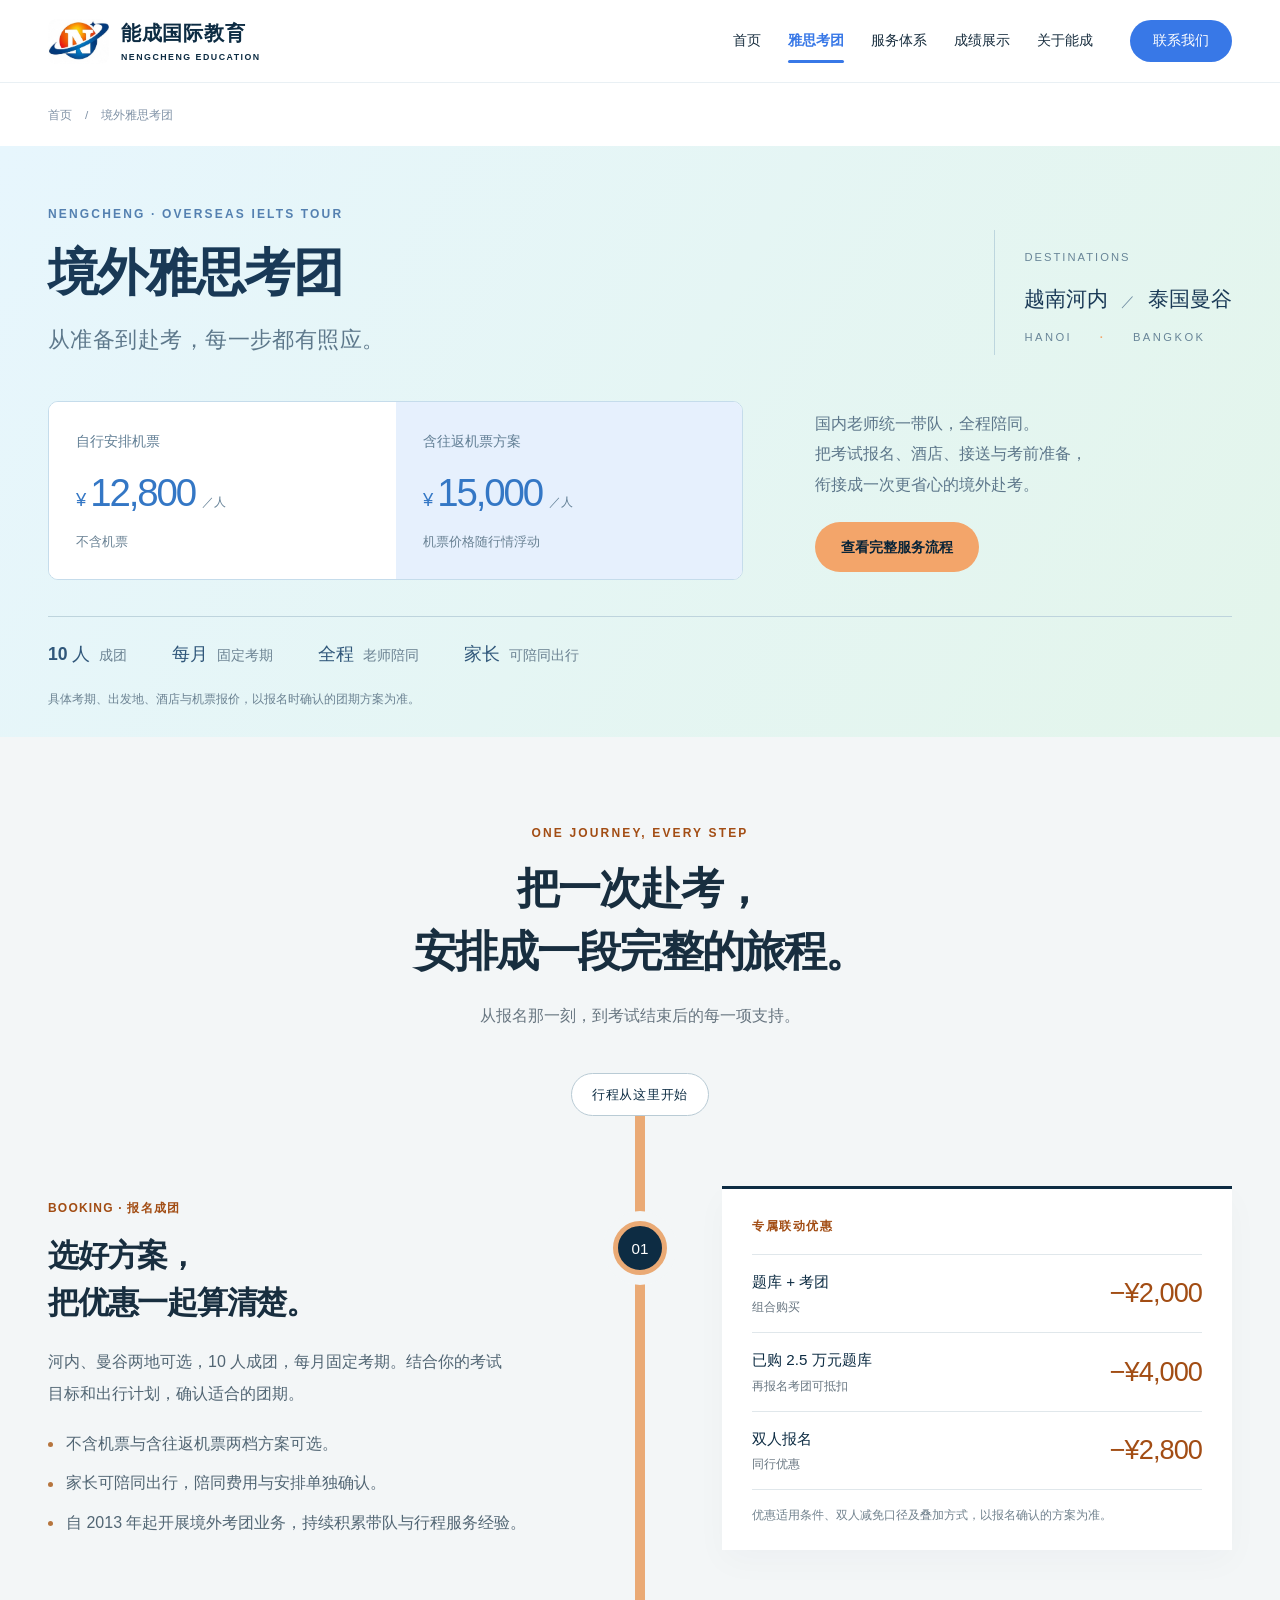
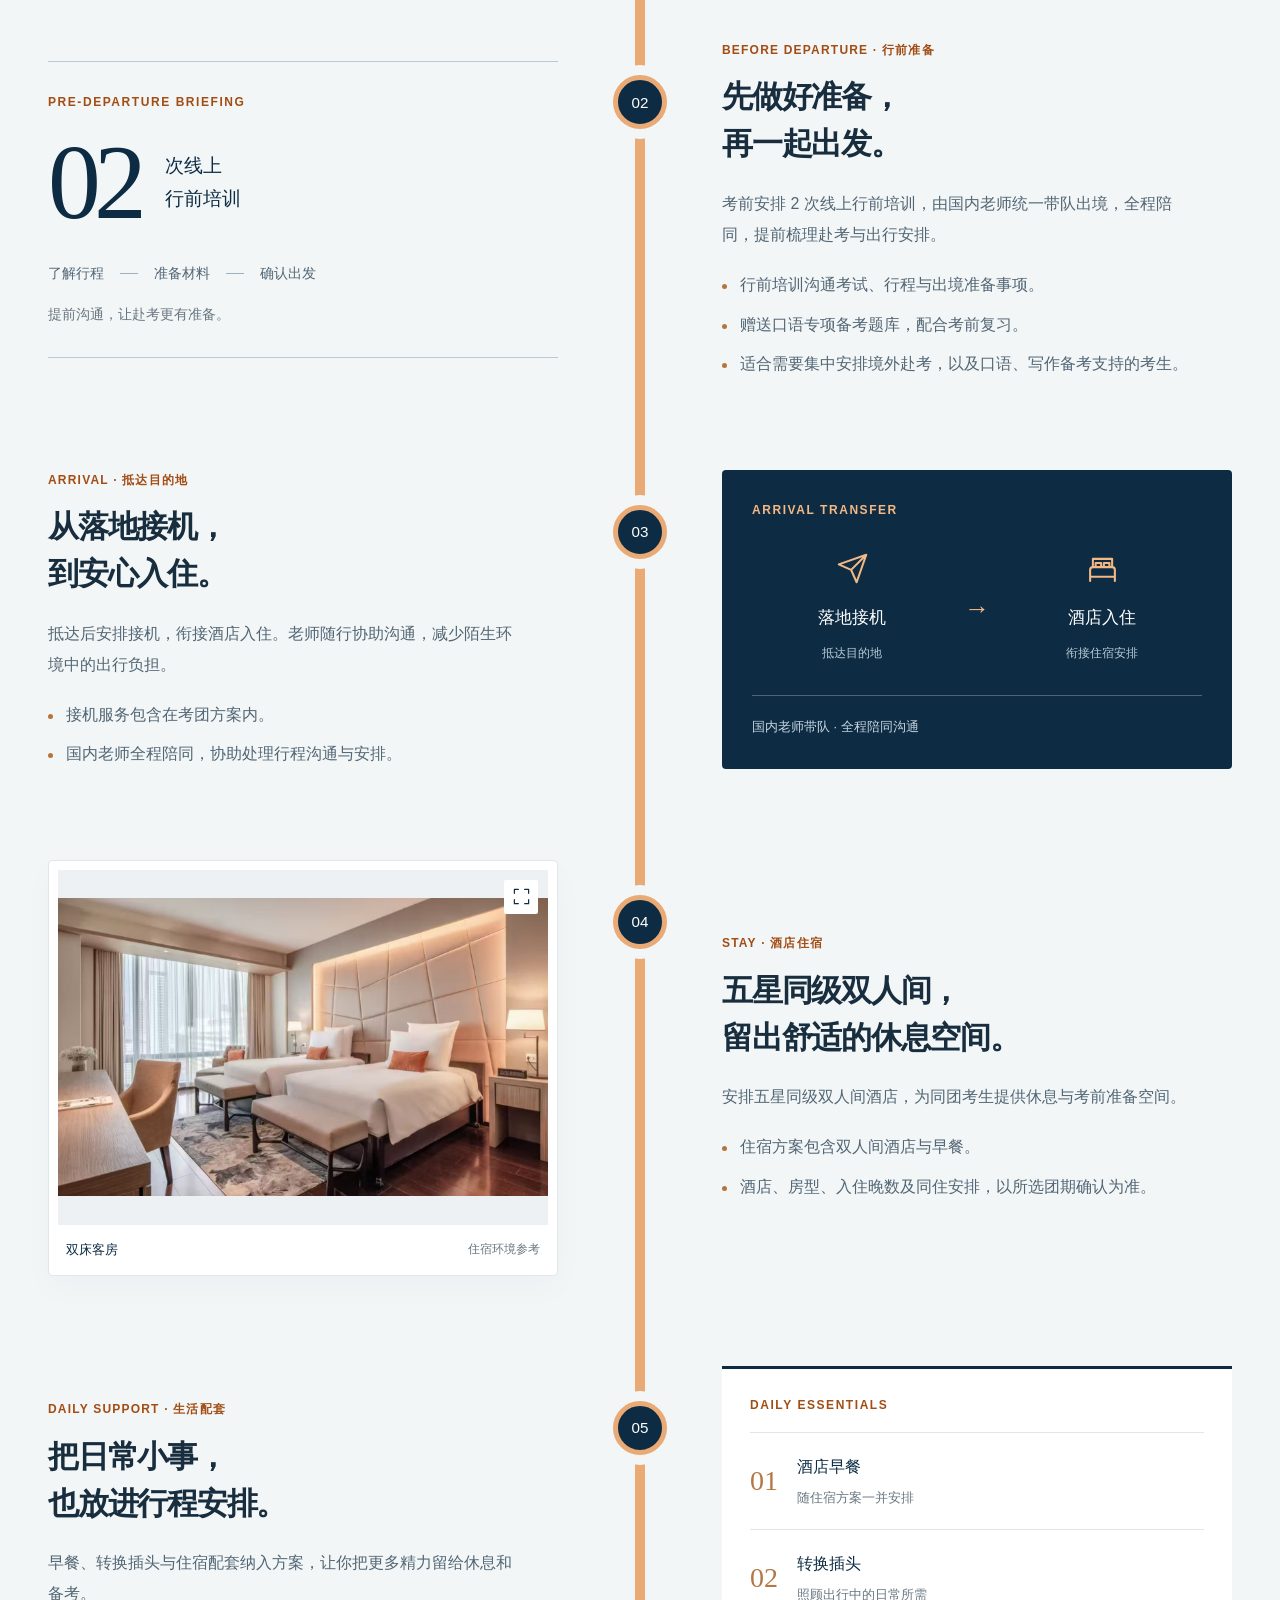
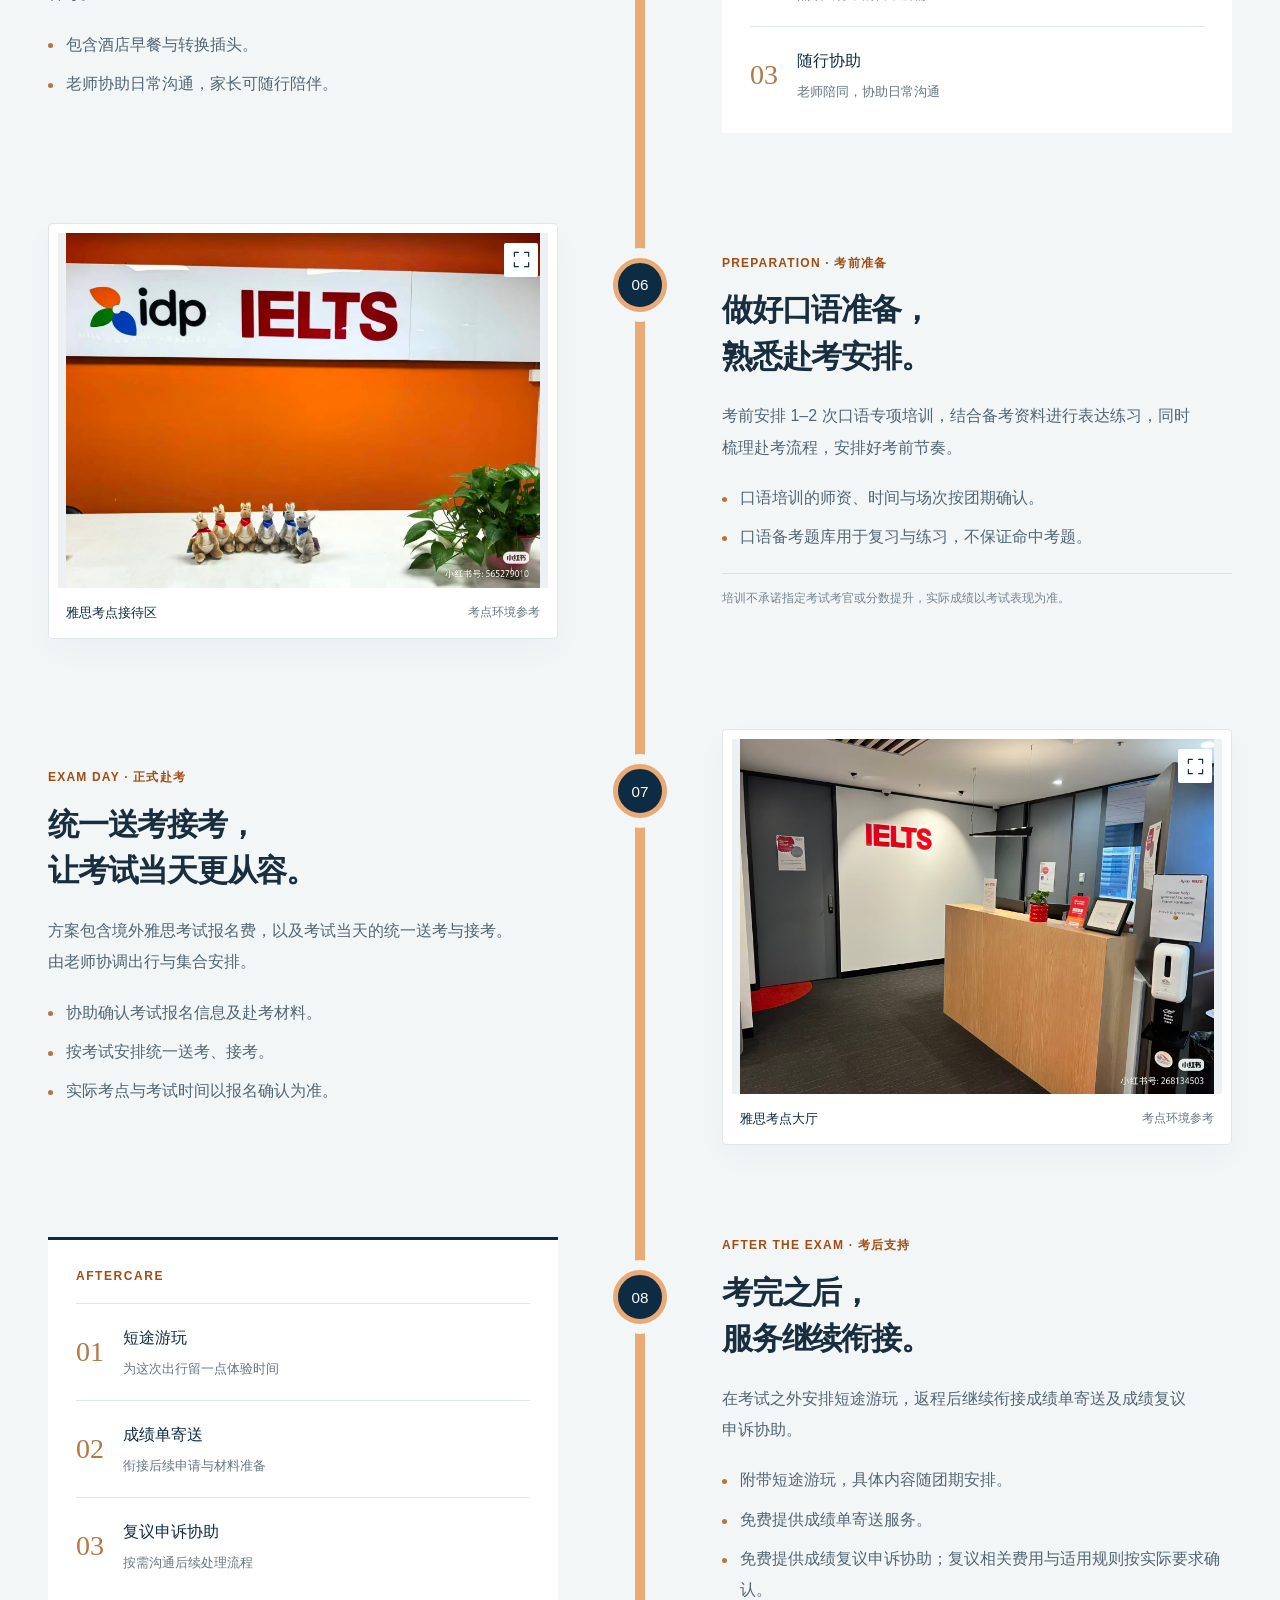
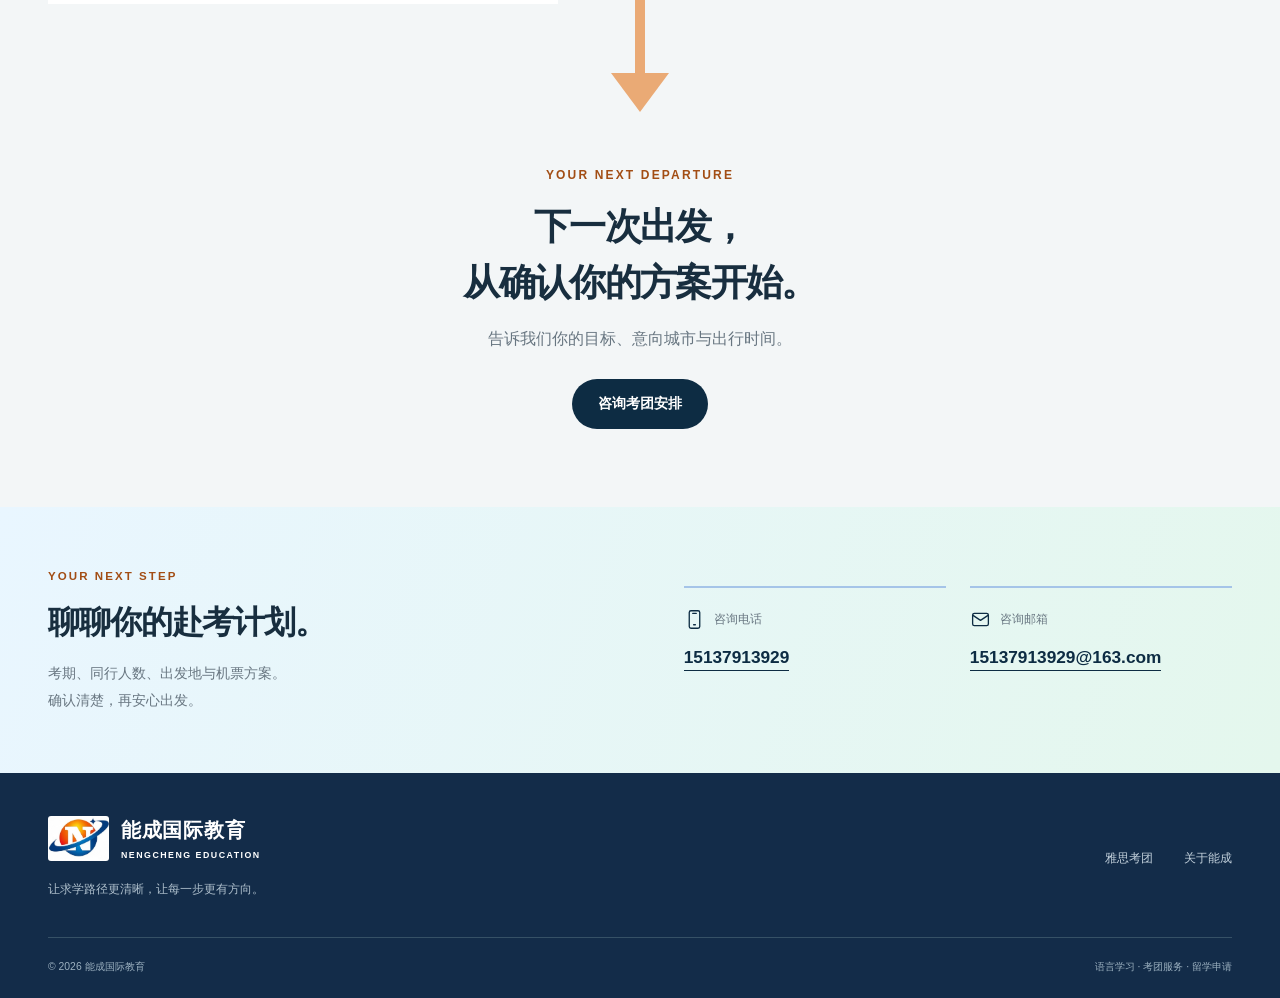
==== commit 455c352f: "Redesign homepage around overseas IELTS tours and service packages" ====
--- a/exam-tours.html
+++ b/exam-tours.html
@@ -1,5 +1,5 @@
 <!DOCTYPE html>
-<html lang="zh-CN"><head><meta charset="utf-8"><meta name="viewport" content="width=device-width,initial-scale=1"><meta name="theme-color" content="#0d2c43"><meta name="description" content="越南河内、泰国曼谷境外雅思考团。不含机票12800元，含往返机票15000元，10人成团。国内老师带队、酒店住宿、培训与送考服务。"><title>境外雅思考团｜越南河内・泰国曼谷｜能成国际教育</title><link rel="icon" href="data:image/svg+xml,%3Csvg xmlns='http://www.w3.org/2000/svg' viewBox='0 0 64 64'%3E%3Crect width='64' height='64' rx='12' fill='%230d2c43'/%3E%3Ctext x='32' y='47' text-anchor='middle' font-family='Georgia' font-size='47' font-weight='bold' fill='%23f09b56'%3EN%3C/text%3E%3C/svg%3E" type="image/svg+xml"><link rel="stylesheet" href="styles.css?v=6"><script src="config.js?v=2" defer></script><script src="script.js?v=5" defer></script><link rel="stylesheet" href="tour.css?v=2"></head>
+<html lang="zh-CN"><head><meta charset="utf-8"><meta name="viewport" content="width=device-width,initial-scale=1"><meta name="theme-color" content="#0d2c43"><meta name="description" content="越南河内、泰国曼谷境外雅思考团。不含机票12800元，含往返机票15000元，10人成团。国内老师带队、酒店住宿、培训与送考服务。"><title>境外雅思考团｜越南河内・泰国曼谷｜能成国际教育</title><link rel="icon" href="data:image/svg+xml,%3Csvg xmlns='http://www.w3.org/2000/svg' viewBox='0 0 64 64'%3E%3Crect width='64' height='64' rx='12' fill='%230d2c43'/%3E%3Ctext x='32' y='47' text-anchor='middle' font-family='Georgia' font-size='47' font-weight='bold' fill='%23f09b56'%3EN%3C/text%3E%3C/svg%3E" type="image/svg+xml"><link rel="stylesheet" href="styles.css?v=6"><script src="config.js?v=3" defer></script><script src="script.js?v=5" defer></script><link rel="stylesheet" href="tour.css?v=2"><link rel="stylesheet" href="brand-refresh.css?v=1"></head>
 <body class="page-tour"><a href="#main" class="skip-link">跳转到正文</a><svg class="svg-library" aria-hidden="true" xmlns="http://www.w3.org/2000/svg">
 <symbol id="i-phone" viewBox="0 0 24 24"><rect x="6" y="2" width="12" height="20" rx="2"/><path d="M10 5h4M11 18h2"/></symbol>
 <symbol id="i-mail" viewBox="0 0 24 24"><rect x="3" y="5" width="18" height="14" rx="2"/><path d="m3 7 9 6 9-6"/></symbol>
@@ -10,8 +10,8 @@
 <symbol id="i-plane" viewBox="0 0 24 24"><path d="m22 2-7 20-4-9-9-4 20-7ZM11 13 22 2"/></symbol>
 <symbol id="i-bed" viewBox="0 0 24 24"><path d="M3 18v3m18-3v3M3 18h18v-5a2 2 0 0 0-2-2H5a2 2 0 0 0-2 2v5Zm2-7V5h14v6M7 11V8h4v3m2 0V8h4v3"/></symbol>
 <symbol id="i-file" viewBox="0 0 24 24"><path d="M14 3H5v18h14V8l-5-5Zm0 0v5h5M8 12h8m-8 4h6"/></symbol>
-</svg><div class="topline"><div class="container"><span>始于 2012，专注国际教育服务</span><span>LANGUAGE · EXPERIENCE · OPPORTUNITY</span></div></div>
-<header class="site-header"><div class="container header-inner"><a class="brand" href="index.html" aria-label="能成国际教育首页"><span class="brand-mark" aria-hidden="true"></span><span class="brand-text">能成国际教育<small>NENGCHENG EDUCATION</small></span></a><button class="menu-toggle" aria-label="打开导航" aria-expanded="false" aria-controls="site-nav"><span></span><span></span></button><nav id="site-nav" class="site-nav" aria-label="主导航"><a href="index.html">首页</a><a href="exam-tours.html" class="active" aria-current="page">雅思考团</a><a href="index.html#about">关于能成</a><a class="nav-contact" href="#contact">联系我们</a></nav></div></header><main id="main">
+</svg>
+<header class="site-header"><div class="container header-inner"><a class="brand" href="index.html" aria-label="能成国际教育首页"><span class="brand-mark" aria-hidden="true"></span><span class="brand-text">能成国际教育<small>NENGCHENG EDUCATION</small></span></a><button class="menu-toggle" aria-label="打开导航" aria-expanded="false" aria-controls="site-nav"><span></span><span></span></button><nav id="site-nav" class="site-nav" aria-label="主导航"><a href="index.html">首页</a><a href="exam-tours.html" class="active" aria-current="page">雅思考团</a><a href="index.html#services">服务体系</a><a href="index.html#results">成绩展示</a><a href="index.html#about">关于能成</a><a class="nav-contact" href="#contact">联系我们</a></nav></div></header><main id="main">
 <div class="container breadcrumb"><a href="index.html">首页</a><span>/</span><span>境外雅思考团</span></div>
 <section class="expedition-hero" aria-labelledby="tour-title">
   <div class="container">
--- a/brand-refresh.css
+++ b/brand-refresh.css
@@ -0,0 +1,337 @@
+/* Shared brand chrome, with the airy colour and section rhythm of the reference. */
+:root { --fresh-blue: #3878e7; --fresh-ink: #172e4b; --fresh-muted: #617188; }
+.site-header { background:rgba(255,255,255,.97); border-color:#e9f0f4; }
+.header-inner { min-height:82px; }
+.site-nav { gap:27px; font-size:.86rem; }
+.site-nav>a { padding:27px 0; }
+.site-nav>a.active,.site-nav>a:hover { color:var(--fresh-blue); }
+.site-nav>a.active::after { background:var(--fresh-blue); height:3px; border-radius:4px; bottom:17px; }
+.site-nav>a.nav-contact { background:var(--fresh-blue); border-radius:24px; padding:9px 23px; }
+.site-nav>a.nav-contact:hover { background:#2564ce; color:#fff; }
+.brand-text { font-size:1.28rem; }
+.brand-mark { border-radius:8px; }
+.contact-section { background:linear-gradient(110deg,#e9f6ff,#e4f7ed); }
+.contact-grid { gap:60px; grid-template-columns:1.05fr 1fr; }
+.contact-grid h2 { font-size:2rem; letter-spacing:-.035em; }
+.contact-grid h2 em { font-style:normal; color:var(--fresh-blue); }
+.contact-channels>div { border-color:#a5c4e8; }
+.contact-channels p { font-size:1.08rem; }
+.site-footer { background:#132c49; }
+.sr-only { position:absolute;width:1px;height:1px;margin:-1px;padding:0;overflow:hidden;clip:rect(0,0,0,0);white-space:nowrap;border:0; }
+.page-home { color:var(--fresh-ink); }
+.page-home h2,.page-home h3 { letter-spacing:-.025em; }
+.page-home .container { width:min(1200px,calc(100% - 80px)); }
+.welcome-hero { position:relative; isolation:isolate; background:#e7f5f4; overflow:hidden; }
+.welcome-art { position:absolute;right:0;top:0;width:75%;height:100%;object-fit:cover;object-position:66% center;z-index:-3; }
+.welcome-wash { position:absolute;inset:0;z-index:-2;background:linear-gradient(90deg,#d3f6ee 0%,#e5f5eefa 22%,#eaf6f2f0 34%,#eaf6f25c 51%,transparent 65%),linear-gradient(0deg,#eff8f7 0%,transparent 13%); }
+.welcome-hero::after { content:"";position:absolute;z-index:-1;left:-90px;top:-120px;width:500px;height:500px;background:radial-gradient(ellipse,#adf0e07d,transparent 70%);pointer-events:none; }
+.welcome-inner { min-height:635px;display:flex;align-items:center;position:relative;padding-top:45px;padding-bottom:70px; }
+.welcome-copy { width:650px;max-width:60%; }
+.welcome-badge { display:inline-flex;gap:12px;align-items:center;padding:6px 6px 6px 18px;font-size:.77rem;line-height:1.6;font-weight:650;border:2px solid #fff;border-radius:40px;background:#efddf8;color:#5a4184; }
+.welcome-badge>span { background:white;border-radius:20px;padding:3px 11px;font-size:.69rem; }
+.welcome-cities { display:flex;align-items:center;gap:14px;margin-top:23px;font-weight:600;font-size:1.15rem;letter-spacing:.07em; }
+.welcome-cities i { font-style:normal;font-size:.85rem;color:#e79842; }
+.welcome-copy h1 { font-size:clamp(3rem,4.9vw,4.45rem);font-weight:850;color:#347ce9;line-height:1.18;letter-spacing:-.045em;margin-top:10px;-webkit-text-stroke:7px white;paint-order:stroke fill;text-shadow:0 5px 0 #fff; }
+.welcome-slogan { font-size:clamp(1.55rem,2.45vw,2.25rem);font-weight:800;line-height:1.6;margin-top:12px;color:#112e49;letter-spacing:-.04em; }
+.welcome-description { font-size:.98rem;line-height:1.95;color:#4a6377;margin-top:15px; }
+.welcome-prices { display:flex;gap:26px;flex-wrap:wrap;margin-top:24px; }
+.welcome-prices>div+div { border-left:1px solid #9abcc559;padding-left:26px; }
+.welcome-prices>div>span { display:block;font-size:.73rem;color:#536b7d;margin-bottom:2px; }
+.welcome-prices p { font-size:1rem;color:#1e5fad;line-height:1.3;white-space:nowrap; }
+.welcome-prices strong { font:700 2.1rem/1.3 Arial,sans-serif;letter-spacing:-.04em;margin-left:3px; }
+.welcome-prices small { font-size:.68rem;color:#52687a;margin-left:6px; }
+.fare-note { margin-top:7px;font-size:.66rem;color:#526879; }
+.welcome-actions { display:flex;align-items:center;gap:30px;flex-wrap:wrap;margin-top:24px; }
+.pill-button { display:inline-flex;align-items:center;justify-content:center;gap:27px;min-height:50px;padding:12px 28px;border-radius:28px;background:linear-gradient(100deg,#40a5ed,#4878ee);color:#fff;font-size:.93rem;font-weight:600;box-shadow:0 7px 22px #5b91db23;transition:transform .2s,box-shadow .2s; }
+.pill-button:hover { transform:translateY(-2px);box-shadow:0 9px 25px #4383d744; }
+.pill-button>span { font:500 1.3rem/1 Arial,sans-serif; }
+.secondary-link { display:inline-flex;align-items:center;gap:15px;color:#235986;font-size:.88rem;font-weight:600; }
+.secondary-link:hover { color:#2564ce; }
+.art-note { position:absolute;bottom:51px;right:max(25px,calc((100% - 1200px)/2));font-size:.59rem;letter-spacing:.1em;color:#425c76;background:#ffffffb8;padding:2px 8px;border-radius:4px; }
+.assurance-wrap { position:relative;z-index:2;margin-top:-34px; }
+.assurance-bar { display:grid;grid-template-columns:repeat(4,minmax(0,1fr));background:#fff;border-radius:15px;box-shadow:0 12px 40px #2748780b;border:1px solid #dfeaf2;padding:25px 0; }
+.assurance-bar>div { display:flex;align-items:center;justify-content:center;gap:17px;padding:0 14px; }
+.assurance-bar>div+div { border-left:1px solid #e0e9f0; }
+.assurance-bar .icon { width:32px;height:32px;color:#5286cc;stroke-width:1.3; }
+.assurance-bar strong { display:block;font-size:1rem;font-weight:650;line-height:1.6; }
+.assurance-bar p>span { font-size:.73rem;color:var(--fresh-muted);display:block;margin-top:2px; }
+.home-section { padding:80px 0; }
+.center-heading { text-align:center;margin-bottom:35px; }
+.section-kicker { color:#6886a6;font:600 .67rem/1.7 Arial,sans-serif;letter-spacing:.19em;margin-bottom:12px; }
+.center-heading h2 { font-size:2.05rem;line-height:1.5;font-weight:700;letter-spacing:-.045em; }
+.center-heading em,.home-about em { color:var(--fresh-blue);font-style:normal; }
+.center-heading>p:last-child { color:var(--fresh-muted);font-size:.85rem;margin-top:12px; }
+.journey-preview { display:grid;grid-template-columns:repeat(3,minmax(0,1fr));gap:20px; }
+.journey-preview article { position:relative;padding:27px 30px 25px;background:linear-gradient(160deg,#f1f8ff,#f6fafd);border-radius:12px;border:1px solid #e5edf6; }
+.journey-preview article:nth-child(2) { background:linear-gradient(160deg,#edf9f3,#f5faf9);border-color:#e3efea; }
+.journey-preview article:nth-child(3) { background:linear-gradient(160deg,#f4f1fc,#f9f9fe);border-color:#ede9f4; }
+.journey-step { font:500 1.4rem/1.5 Arial,sans-serif;color:#4a82d3;display:flex;align-items:center;gap:13px; }
+.journey-step small { font-size:.56rem;letter-spacing:.09em;color:#6e89a6; }
+.journey-preview h3 { font-size:1.25rem;margin-top:15px;margin-bottom:11px; }
+.journey-preview p { font-size:.84rem;color:#65768a;line-height:1.9; }
+.journey-keyword { display:block;margin-top:20px;font-size:.72rem;color:#5180b0;padding-top:14px;border-top:1px solid #d8e4f0; }
+.section-bottom-link { text-align:center;margin-top:27px;font-size:.87rem;color:#3a76c6; }
+.section-bottom-link span { margin-left:14px; }
+.service-system { background:radial-gradient(ellipse at 96% 0,#ddf6d880,transparent 60%),radial-gradient(ellipse at 0 100%,#d9f2ff,transparent 64%),#f6fbfe; }
+.service-filter { display:none;justify-content:center;gap:5px;width:max-content;max-width:100%;padding:7px;background:#fff;border-radius:11px;border:1px solid #e9f0f4;box-shadow:0 3px 0 #dce9f0;margin:0 auto 31px; }
+.has-js .service-filter { display:flex; }
+.service-filter button { background:transparent;border-radius:7px;min-width:125px;padding:10px 16px;font-size:.87rem;line-height:1.5;transition:background .2s; }
+.service-filter button[aria-pressed=true] { color:#fff;background:#172e4b; }
+.service-filter button:hover:not([aria-pressed=true]) { background:#eff5fb;color:var(--fresh-blue); }
+.service-board { display:grid;grid-template-columns:222px minmax(0,1fr);border:1px solid #e0eaf2;border-radius:14px;overflow:hidden;background:#fff;box-shadow:0 8px 25px #597b9c04; }
+.service-aside { padding:34px 23px 28px;background:linear-gradient(165deg,#173858,#122940);color:#fff;display:flex;flex-direction:column;align-items:flex-start; }
+.service-aside>span { font-size:1.42rem;font-weight:650;line-height:1.65; }
+.service-aside>p { color:#9ab4d0;font-size:.76rem;letter-spacing:.08em;margin-top:12px; }
+.service-aside>img { width:215px;max-width:calc(100% + 36px);margin:28px -18px 18px;filter:drop-shadow(0 5px 10px #06172945); }
+.aside-rule { width:32px;height:2px;background:#8eafe0;margin-top:auto;margin-bottom:20px; }
+.service-aside>small { color:#a1b8cf;font-size:.74rem;line-height:1.9; }
+.package-grid { padding:20px;display:grid;grid-template-columns:repeat(3,minmax(0,1fr));gap:15px;align-content:start; }
+.package-card { border:1px solid #dfeaf3;border-radius:10px;padding:20px 18px 17px;background:linear-gradient(180deg,#f0f8ff 0%,#fff 78%);display:flex;flex-direction:column;min-width:0; }
+.package-card[hidden] { display:none; }
+.package-heading { display:flex;align-items:center;justify-content:space-between;gap:9px;min-height:32px;margin-bottom:15px; }
+.package-icon { display:grid;place-items:center;width:32px;height:32px;background:#e1edf9;border-radius:50%;color:#4279bd; }
+.package-icon .icon { width:20px;height:20px; }
+.package-tag { font-size:.62rem;color:#6e8298; }
+.package-logo { display:flex;align-items:center;justify-content:center;background:#173b62;border-radius:4px;width:86px;height:31px;padding:7px 9px; }
+.package-logo img { width:100%;height:100%;object-fit:contain; }
+.package-card h3 { font-size:1.08rem;font-weight:650; }
+.package-card>p { font-size:.77rem;color:#6c7c8d;line-height:1.9;margin-top:12px;min-height:67px; }
+.package-price { display:flex;flex-wrap:wrap;align-items:baseline;gap:3px;font-size:.85rem;margin-top:16px;margin-bottom:16px;color:#23588c; }
+.package-price strong { font:600 1.4rem/1.4 Arial,sans-serif;letter-spacing:-.025em; }
+.package-price small { color:#8793a1;font-size:.64rem;margin-left:3px; }
+.package-price-text { font-size:.92rem;font-weight:500;min-height:31px; }
+.package-card>a { align-self:flex-end;margin-top:auto;font-size:.73rem;color:#4c81c5;border:1px solid #94b8e4;padding:4px 13px;border-radius:19px; }
+.package-card>a:hover { background:#3979df;border-color:#3979df;color:white; }
+.package-card>a span { padding-left:8px; }
+.service-pricing-note { font-size:.69rem;color:#677d90;margin:15px 0 24px;text-align:center; }
+.offers-strip { display:flex;justify-content:center;align-items:center;gap:19px;flex-wrap:wrap;padding:18px 20px;background:#ffffffb8;border:1px solid #d9e8f1;border-radius:10px;font-size:.71rem; }
+.offers-strip>span { background:#e9def7;color:#785494;padding:4px 10px;border-radius:5px;font-size:.7rem; }
+.offers-strip p { color:#697e91; }
+.offers-strip b { color:#396ba5;font-weight:600;font-family:Arial,var(--font); }
+.offers-strip>a { color:#3564a0; }
+.home-results { background:#fff; }
+.home-results .score-grid { gap:22px; }
+.home-results .score-card { border-radius:12px;border-color:#e0e9f2;box-shadow:0 4px 15px #34516f04; }
+.home-results .score-card-image { aspect-ratio:1.4;padding:17px;background:#fbfcfe; }
+.home-results .score-card-body { padding:18px 22px 20px; }
+.home-results .score-card-heading strong { color:#3b7ad1;font-size:2.2rem; }
+.home-results .score-card-details { padding-top:12px; }
+.home-results .score-card-details dd { font-size:1.1rem; }
+.home-results .fine-print { text-align:center; }
+.home-about { background:#f4f9fd;padding:62px 0; }
+.home-about-grid { display:grid;grid-template-columns:.8fr 1.2fr;gap:90px;align-items:center; }
+.about-art { position:relative;text-align:center;border-radius:50%;background:radial-gradient(ellipse,#e2f1fb,transparent 70%); }
+.about-art img { width:100%;max-height:335px;object-fit:contain; }
+.about-art>span { font:500 .63rem/1.7 Arial,sans-serif;letter-spacing:.22em;color:#83a0be;display:block;margin-top:14px; }
+.home-about h2 { font-size:2rem;line-height:1.55; }
+.about-intro { font-size:.88rem;color:#6a7a8e;line-height:2;margin-top:18px; }
+.about-milestones { display:flex;gap:40px;margin:23px 0; }
+.about-milestones>div { display:flex;flex-direction:column; }
+.about-milestones strong { font-size:1.35rem;font-weight:600;color:#4577b1; }
+.about-milestones small { font-size:.73rem;margin-left:4px; }
+.about-milestones span { font-size:.7rem;color:#74889b;margin-top:3px; }
+.page-home .contact-section { padding:64px 0; }
+.page-home .contact-grid h2 { line-height:1.6; }
+.page-home .contact-channels { gap:20px; }
+.page-home .contact-channels>div { padding:15px 0; }
+.page-tour .button { border-radius:25px; }
+.page-tour .expedition-hero { background:linear-gradient(120deg,#e7f6fd,#e3f5eb); }
+.page-tour .breadcrumb { color:#8193a7; }
+@media(min-width:1600px) {
+ .welcome-art { width:72%;object-position:center 58%; }
+ .welcome-inner { min-height:680px; }
+}
+@media(max-width:1100px) {
+ .page-home .container { width:calc(100% - 64px); }
+ .site-nav { gap:20px; }
+ .welcome-copy { max-width:67%; }
+ .welcome-art { width:78%;object-position:64% center; }
+ .welcome-wash { background:linear-gradient(90deg,#def6ef 0%,#e9f6f0ed 30%,#e9f6f066 52%,transparent 70%),linear-gradient(0deg,#eff8f7 0%,transparent 15%); }
+ .welcome-copy h1 { font-size:3.65rem; }
+ .welcome-slogan { font-size:1.85rem; }
+ .welcome-prices strong { font-size:1.9rem; }
+ .service-board { grid-template-columns:185px minmax(0,1fr); }
+ .service-aside { padding:29px 20px; }
+ .service-aside>span { font-size:1.22rem; }
+ .package-grid { gap:12px;padding:16px;grid-template-columns:repeat(2,minmax(0,1fr)); }
+ .package-card>p { min-height:55px; }
+ .assurance-bar>div { gap:11px; }
+ .assurance-bar strong { font-size:.87rem; }
+ .assurance-bar p>span { font-size:.65rem; }
+ .assurance-bar .icon { width:27px;height:27px; }
+ .journey-preview article { padding:25px; }
+ .journey-preview p br { display:none; }
+ .home-about-grid { gap:55px; }
+ .contact-grid { gap:35px; }
+}
+@media(max-width:900px) {
+ .site-nav { gap:19px; }
+ .site-nav>a { padding:9px 0; }
+ .header-inner { min-height:78px; }
+ .site-nav>a.active::after { bottom:0; }
+ .site-nav>a.nav-contact { padding:8px 20px; }
+ .welcome-inner { min-height:600px;padding-top:40px;padding-bottom:65px; }
+ .welcome-copy { max-width:73%; }
+ .welcome-copy h1 { font-size:3.25rem; }
+ .welcome-slogan { font-size:1.75rem; }
+ .welcome-description { font-size:.87rem; }
+ .welcome-art { width:86%;object-position:64% center;opacity:.82; }
+ .welcome-wash { background:linear-gradient(90deg,#dff6f0 0%,#e5f5efed 30%,#e5f5efaa 50%,#e5f5ef17 80%),linear-gradient(0deg,#eff8f7 0%,transparent 18%); }
+ .welcome-prices { gap:19px; }
+ .welcome-prices>div+div { padding-left:19px; }
+ .welcome-prices strong { font-size:1.8rem; }
+ .assurance-bar { grid-template-columns:repeat(2,minmax(0,1fr));row-gap:22px;padding:24px 10px; }
+ .assurance-bar>div { justify-content:flex-start;padding-left:27px;gap:16px; }
+ .assurance-bar>div:nth-child(3) { border:0; }
+ .assurance-bar strong { font-size:.95rem; }
+ .assurance-bar p>span { font-size:.71rem; }
+ .home-section { padding:62px 0; }
+ .center-heading h2 { font-size:1.78rem; }
+ .center-heading>p:last-child { font-size:.8rem; }
+ .journey-preview { gap:12px; }
+ .journey-preview article { padding:22px 19px; }
+ .journey-preview h3 { font-size:1.17rem; }
+ .journey-preview p { font-size:.8rem; }
+ .journey-step { display:block; }
+ .journey-step small { display:block;font-size:.5rem;margin-top:4px; }
+ .journey-keyword { font-size:.62rem; }
+ .service-board { grid-template-columns:160px minmax(0,1fr); }
+ .service-aside { padding:28px 18px; }
+ .service-aside>span { font-size:1.15rem; }
+ .service-aside>p { font-size:.68rem; }
+ .service-aside>small { font-size:.67rem; }
+ .service-aside>img { margin-top:40px; }
+ .package-grid { padding:13px;gap:12px; }
+ .package-card { padding:17px 15px; }
+ .package-card h3 { font-size:1rem; }
+ .package-heading { flex-wrap:wrap; }
+ .package-card>p { font-size:.72rem;min-height:64px; }
+ .package-price strong { font-size:1.24rem; }
+ .package-price small { font-size:.59rem; }
+ .offers-strip { gap:10px 17px; }
+ .home-about-grid { gap:30px;grid-template-columns:.7fr 1.3fr; }
+ .home-about h2 { font-size:1.75rem; }
+ .about-intro { font-size:.82rem; }
+ .about-milestones { gap:25px; }
+ .about-milestones strong { font-size:1.18rem; }
+ .contact-grid { grid-template-columns:1fr; }
+ .contact-channels { max-width:none; }
+}
+@media(max-width:650px) {
+ html { scroll-padding-top:90px; }
+ .page-home .container { width:calc(100% - 40px); }
+ .header-inner { min-height:74px; }
+ .brand-text { font-size:1.13rem; }
+ .site-nav { gap:0; }
+ .site-nav>a { padding:11px 3px; }
+ .site-nav>a.nav-contact { padding:11px 22px; }
+ .welcome-inner { min-height:0;display:block;padding-top:28px;padding-bottom:295px; }
+ .welcome-copy { width:100%;max-width:none; }
+ .welcome-badge { font-size:.69rem;padding-left:13px;gap:8px; }
+ .welcome-badge>span { font-size:.6rem; }
+ .welcome-cities { font-size:1.02rem;margin-top:21px; }
+ .welcome-copy h1 { font-size:clamp(2.45rem,10.1vw,3.7rem);margin-top:10px;-webkit-text-stroke:5px #fff; }
+ .welcome-slogan { font-size:clamp(1.18rem,5vw,1.7rem);margin-top:13px; }
+ .welcome-description { font-size:.8rem;line-height:1.95;margin-top:11px; }
+ .welcome-prices { margin-top:18px;gap:22px; }
+ .welcome-prices>div+div { padding-left:22px; }
+ .welcome-prices strong { font-size:1.72rem; }
+ .welcome-prices>div>span { font-size:.67rem; }
+ .welcome-prices small { font-size:.58rem;margin-left:4px; }
+ .fare-note { font-size:.59rem;line-height:1.75;max-width:330px;margin-top:9px; }
+ .welcome-actions { gap:21px;margin-top:18px; }
+ .pill-button { min-height:45px;padding:10px 21px;font-size:.78rem;gap:16px; }
+ .secondary-link { font-size:.74rem;gap:9px; }
+ .welcome-art { width:100%;height:335px;top:auto;bottom:0;object-position:center 52%;opacity:1; }
+ .welcome-wash { background:linear-gradient(180deg,#dcf5ee 0%,#e3f6f2 48%,#e4f6f1eb 55%,#e4f6f115 75%,#edf7f5 100%); }
+ .art-note { right:20px;bottom:47px;font-size:.5rem; }
+ .assurance-wrap { margin-top:-25px; }
+ .assurance-bar { padding:21px 14px;row-gap:21px;border-radius:12px; }
+ .assurance-bar>div { padding:0 7px;gap:11px; }
+ .assurance-bar .icon { width:24px;height:24px; }
+ .assurance-bar strong { font-size:.79rem; }
+ .assurance-bar p>span { font-size:.6rem; }
+ .home-section { padding:51px 0; }
+ .center-heading { margin-bottom:26px; }
+ .section-kicker { font-size:.6rem;margin-bottom:9px; }
+ .center-heading h2 { font-size:1.52rem;line-height:1.55;text-wrap:balance; }
+ .center-heading>p:last-child { font-size:.76rem;line-height:1.9;margin-top:12px;text-wrap:balance; }
+ .journey-preview { grid-template-columns:1fr;gap:12px; }
+ .journey-preview article { padding:20px 23px;display:grid;grid-template-columns:1fr; }
+ .journey-step { display:flex;align-items:center;gap:11px;font-size:1.2rem; }
+ .journey-step small { font-size:.52rem;margin:0; }
+ .journey-preview h3 { margin-top:10px;font-size:1.13rem; }
+ .journey-preview p { font-size:.8rem; }
+ .journey-keyword { font-size:.66rem;margin-top:14px;padding-top:11px; }
+ .section-bottom-link { margin-top:23px;font-size:.76rem; }
+ .service-filter { width:100%;gap:2px;padding:5px;margin-bottom:22px; }
+ .service-filter button { min-width:0;flex:1;padding:9px 4px;font-size:.72rem; }
+ .service-board { display:block; }
+ .service-aside { padding:22px 23px;position:relative;min-height:130px;overflow:hidden; }
+ .service-aside>span { font-size:1.12rem;line-height:1.5;max-width:62%; }
+ .service-aside>span br { display:none; }
+ .service-aside>p { font-size:.67rem;margin-top:8px; }
+ .service-aside>img { position:absolute;width:145px;max-width:none;right:4px;bottom:-8px;margin:0; }
+ .aside-rule,.service-aside>small { display:none; }
+ .package-grid { grid-template-columns:1fr;padding:15px;gap:14px; }
+ .package-card { padding:22px; }
+ .package-heading { flex-wrap:nowrap;margin-bottom:12px; }
+ .package-card h3 { font-size:1.18rem; }
+ .package-tag { font-size:.68rem; }
+ .package-card>p { font-size:.81rem;min-height:0;margin-top:12px; }
+ .package-card>p br { display:none; }
+ .package-price { margin-top:17px;margin-bottom:13px; }
+ .package-price strong { font-size:1.6rem; }
+ .package-price small { font-size:.65rem; }
+ .package-card>a { font-size:.78rem;padding:6px 15px; }
+ .package-price-text { min-height:0;font-size:.96rem;margin-bottom:20px; }
+ .service-pricing-note { text-align:left;font-size:.63rem;line-height:1.9;margin:14px 0 19px; }
+ .offers-strip { justify-content:flex-start;gap:11px;font-size:.7rem;padding:18px 20px; }
+ .offers-strip>span { display:block;margin-right:100px; }
+ .offers-strip>p { width:100%; }
+ .offers-strip>a { margin-top:3px; }
+ .home-results .score-card-image { aspect-ratio:1.23; }
+ .home-results .score-card-body { padding:17px 22px 20px; }
+ .home-about-grid { grid-template-columns:1fr;gap:28px; }
+ .about-art img { max-height:260px; }
+ .home-about h2 { font-size:1.8rem; }
+ .about-intro { font-size:.86rem; }
+ .about-milestones { gap:35px; }
+ .about-milestones strong { font-size:1.2rem; }
+ .about-milestones span { font-size:.67rem; }
+ .page-home .contact-section { padding:45px 0; }
+ .contact-grid { gap:25px; }
+ .contact-grid h2 { font-size:1.7rem; }
+ .contact-grid>div>p:last-child { font-size:.82rem; }
+ .contact-channels p { font-size:1.05rem; }
+}
+@media(max-width:360px) {
+ .welcome-prices { gap:13px; }
+ .welcome-prices>div+div { padding-left:13px; }
+ .welcome-prices strong { font-size:1.6rem; }
+ .welcome-actions { gap:17px; }
+ .pill-button { padding-inline:18px; }
+ .welcome-cities { font-size:.94rem; }
+ .assurance-bar>div { gap:7px; }
+ .assurance-bar { padding-inline:9px; }
+ .assurance-bar .icon { width:20px; }
+ .package-grid { padding:12px; }
+}
+@media(prefers-reduced-motion:reduce) { .pill-button { transition:none; } }
+/* The itinerary retains its linear structure and gets matching light hero colours. */
+.page-tour .expedition-hero { color:#193956; }
+.page-tour .expedition-hero .eyebrow { color:#5480b0; }
+.page-tour .expedition-heading h1>span { color:#5d788b; }
+.page-tour .tour-city-pair { border-color:#bdd6de; }
+.page-tour .tour-city-pair>span,.page-tour .tour-city-pair small { color:#688598; }
+.page-tour .tour-quotes { border-color:#c5dceb;border-radius:10px;background:#fff; }
+.page-tour .tour-quote-featured { background:#e6f0fd;border-color:#c5dceb; }
+.page-tour .tour-quote>span,.page-tour .tour-quote small { color:#627f95; }
+.page-tour .tour-quote>p,.page-tour .tour-quote-featured strong { color:#3477c5; }
+.page-tour .tour-quote em { color:#6b8395; }
+.page-tour .expedition-intro p { color:#5c768a; }
+.page-tour .expedition-facts { border-color:#bed4dd; }
+.page-tour .expedition-facts>span { color:#6b8292; }
+.page-tour .expedition-facts b { color:#30577a; }
+.page-tour .expedition-note { color:#6b8292; }
+.page-tour .tour-quote:not(.tour-quote-featured) { background:#fff; }
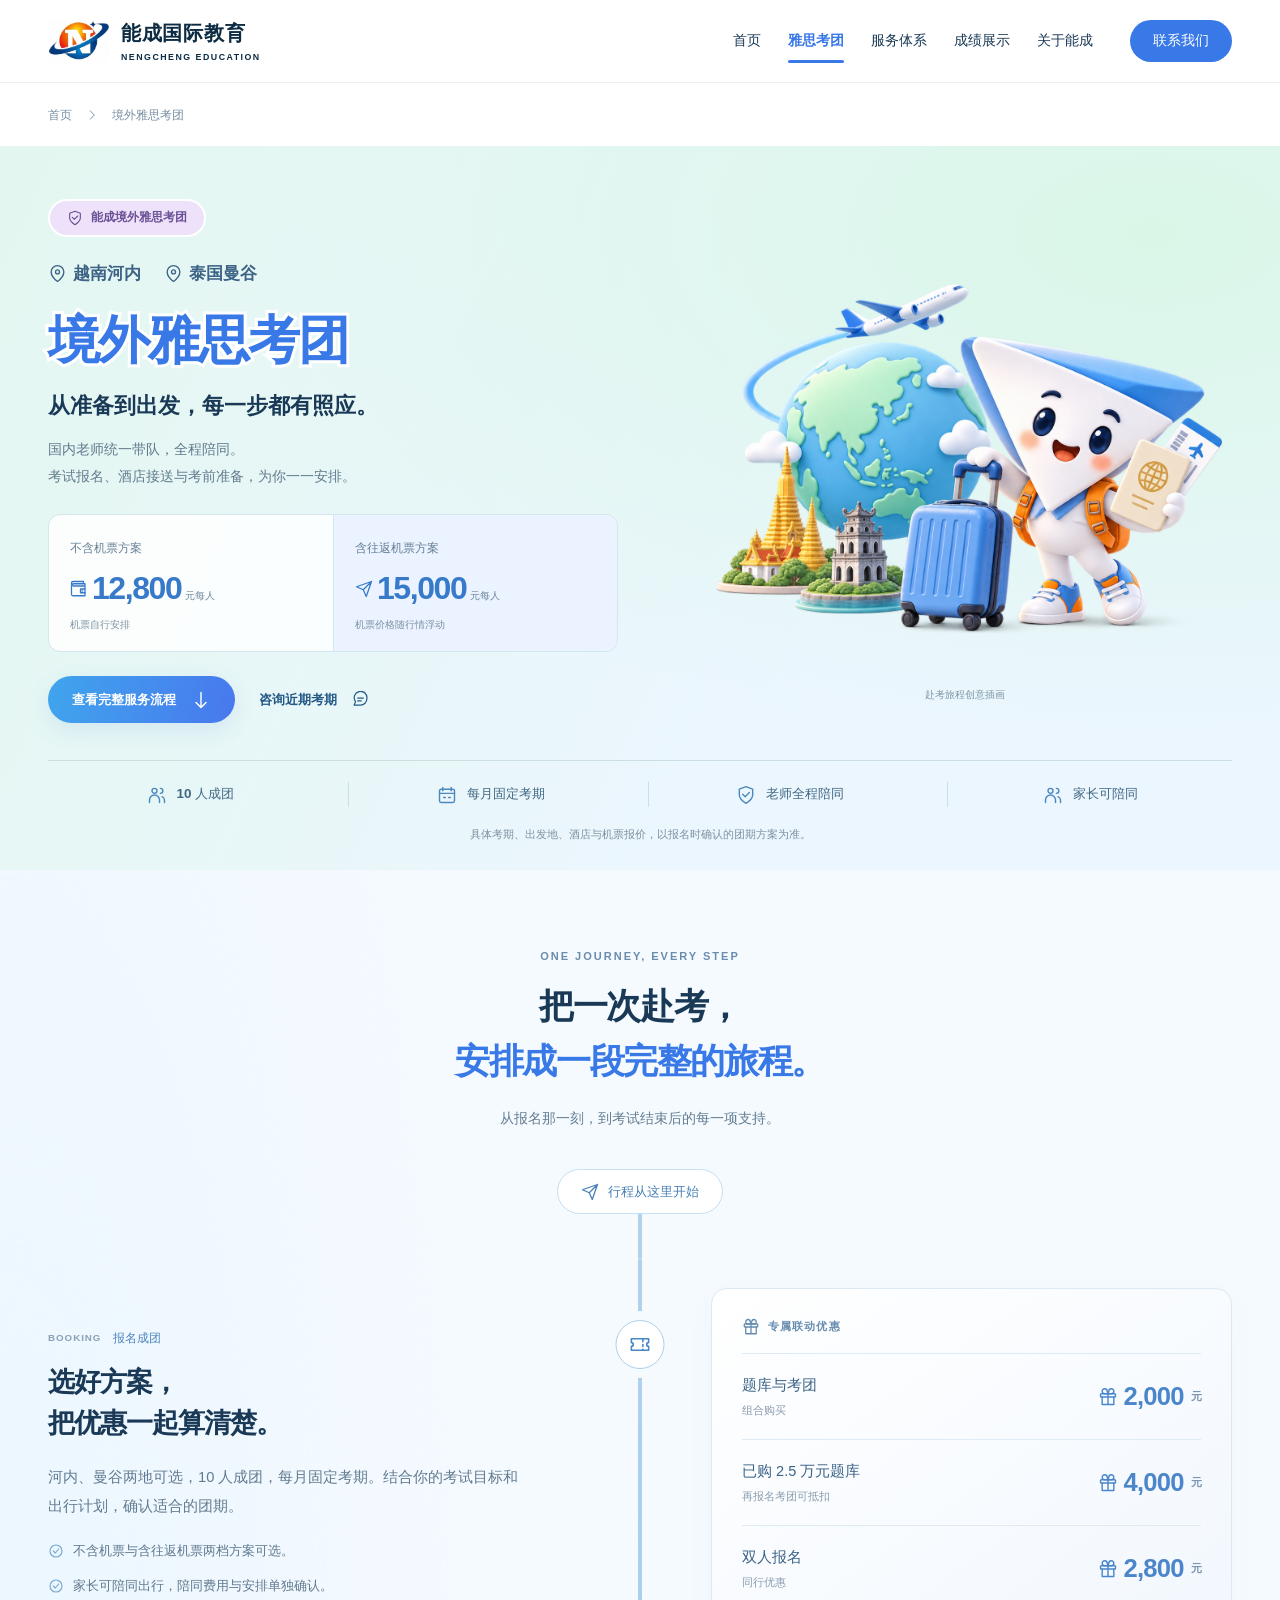
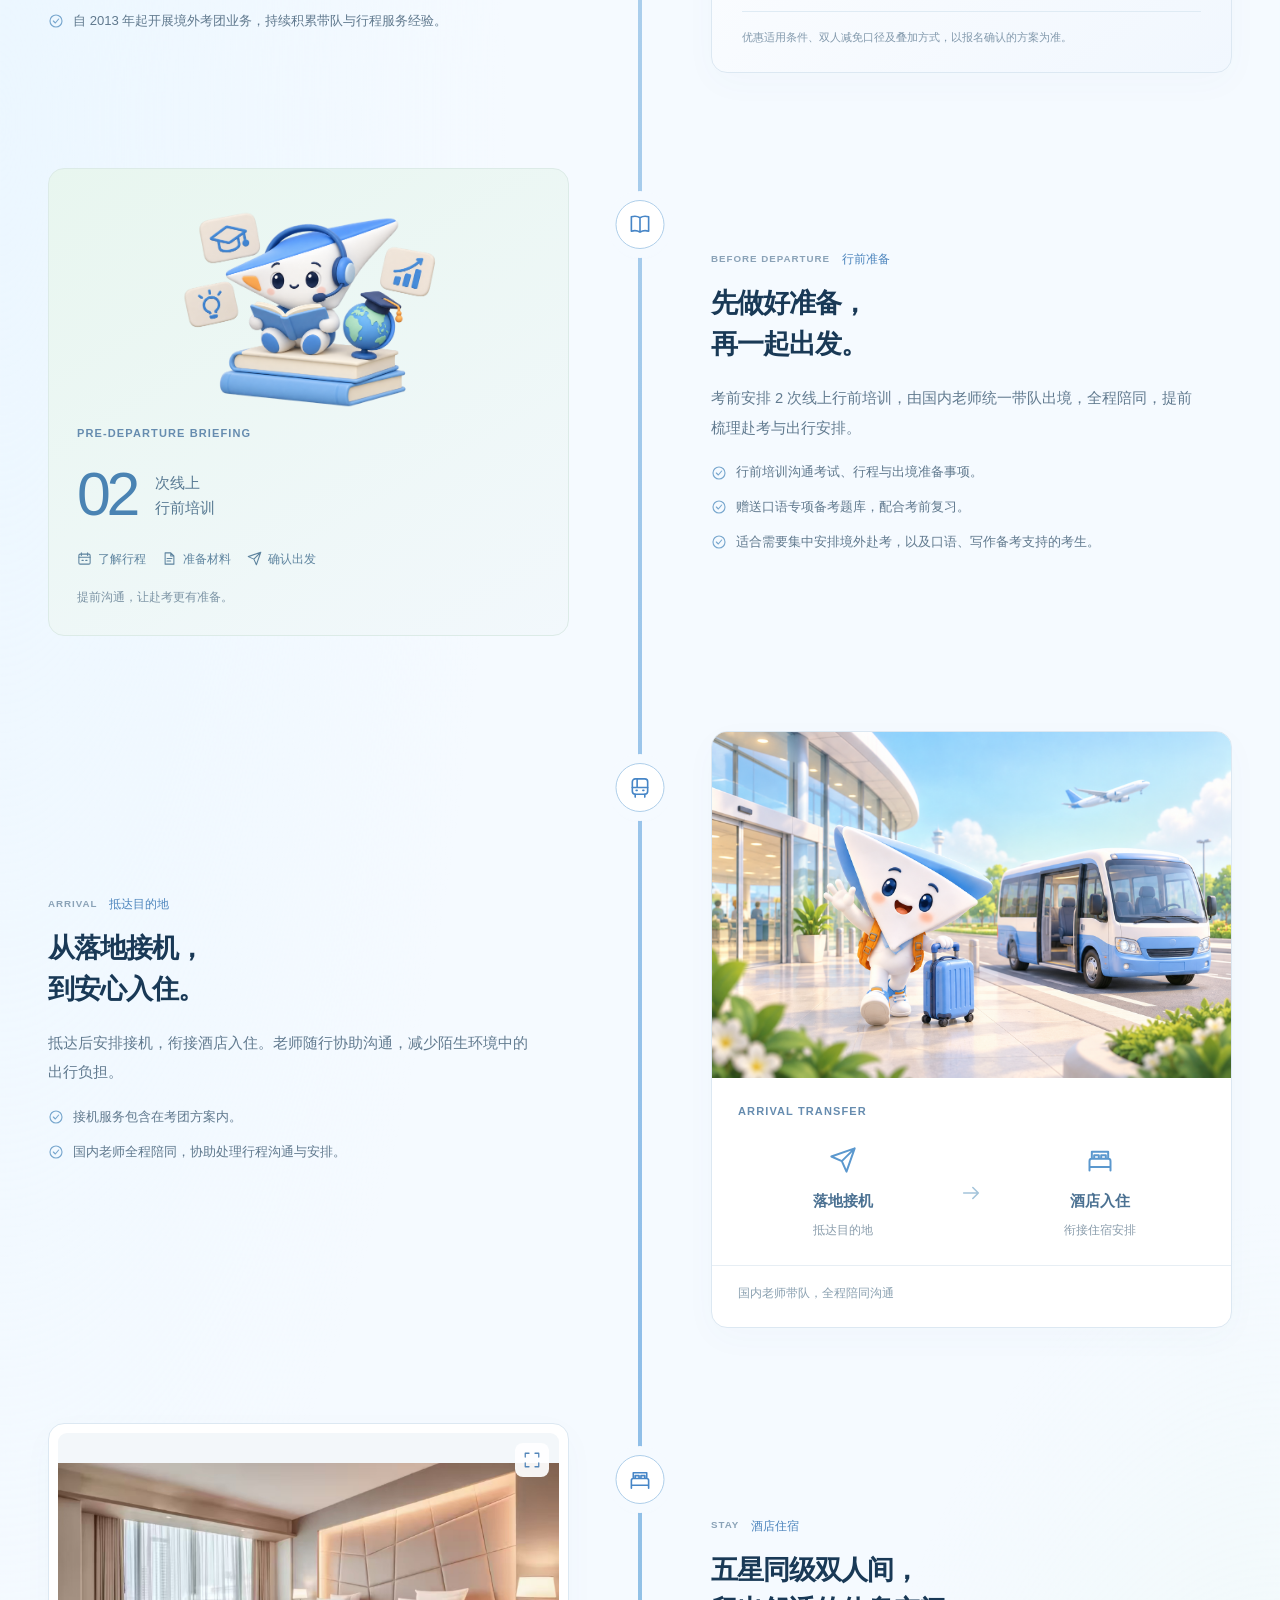
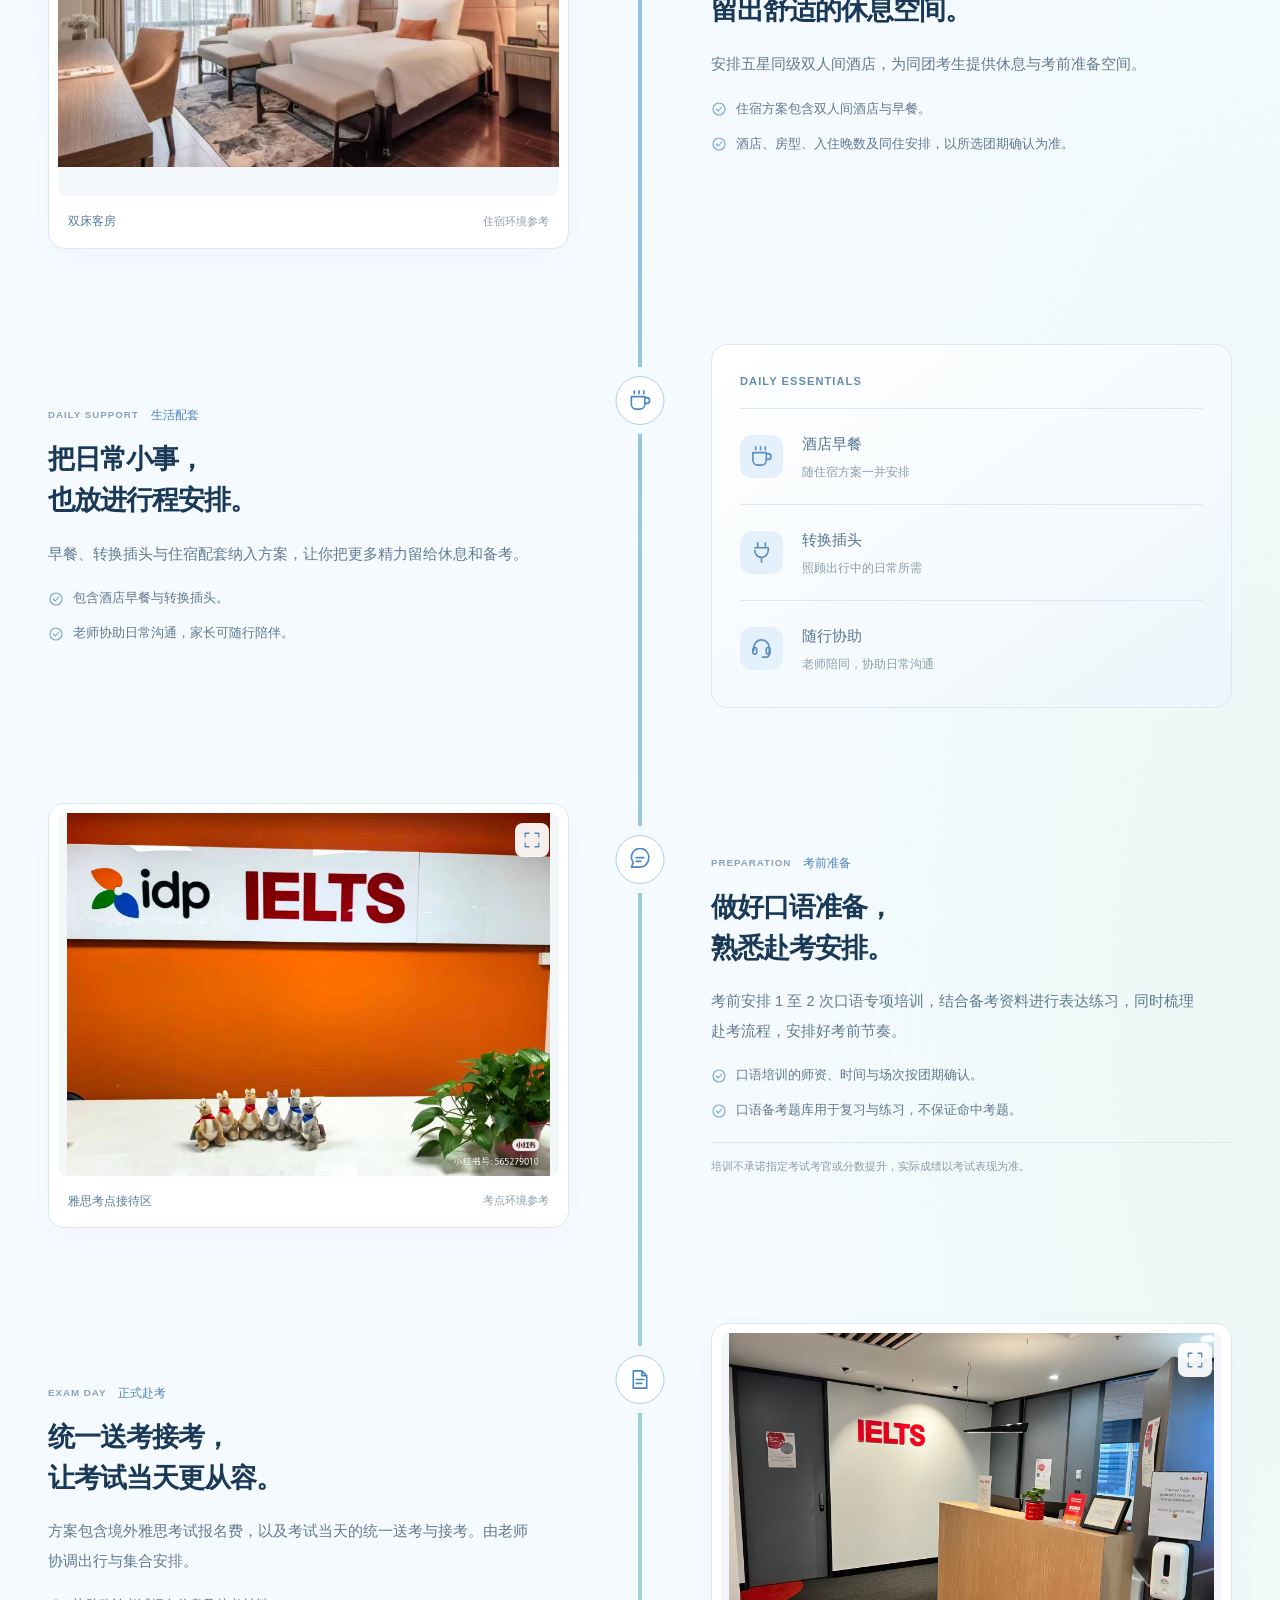
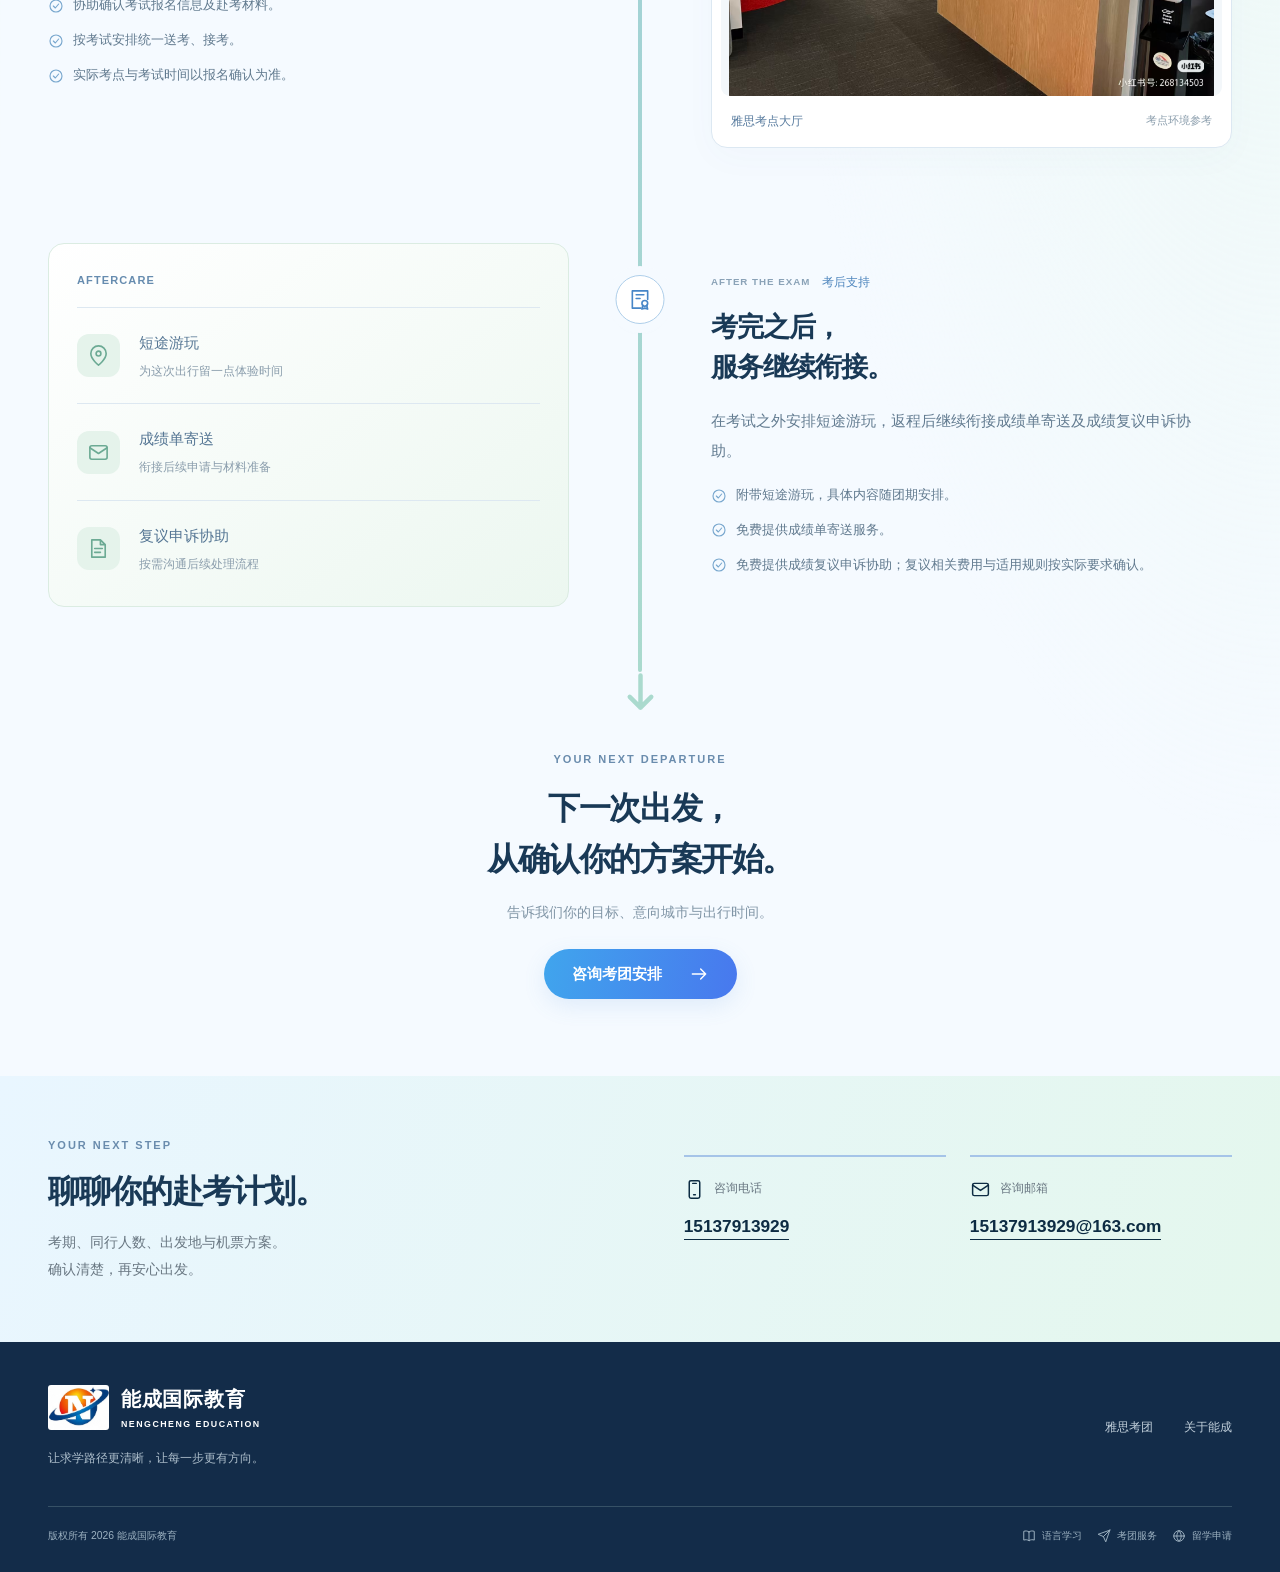
==== commit 04f9ef9f: "Correct service packages and unify illustrated exam tour design" ====
--- a/exam-tours.html
+++ b/exam-tours.html
@@ -1,5 +1,5 @@
 <!DOCTYPE html>
-<html lang="zh-CN"><head><meta charset="utf-8"><meta name="viewport" content="width=device-width,initial-scale=1"><meta name="theme-color" content="#0d2c43"><meta name="description" content="越南河内、泰国曼谷境外雅思考团。不含机票12800元，含往返机票15000元，10人成团。国内老师带队、酒店住宿、培训与送考服务。"><title>境外雅思考团｜越南河内・泰国曼谷｜能成国际教育</title><link rel="icon" href="data:image/svg+xml,%3Csvg xmlns='http://www.w3.org/2000/svg' viewBox='0 0 64 64'%3E%3Crect width='64' height='64' rx='12' fill='%230d2c43'/%3E%3Ctext x='32' y='47' text-anchor='middle' font-family='Georgia' font-size='47' font-weight='bold' fill='%23f09b56'%3EN%3C/text%3E%3C/svg%3E" type="image/svg+xml"><link rel="stylesheet" href="styles.css?v=6"><script src="config.js?v=3" defer></script><script src="script.js?v=5" defer></script><link rel="stylesheet" href="tour.css?v=2"><link rel="stylesheet" href="brand-refresh.css?v=1"></head>
+<html lang="zh-CN"><head><meta charset="utf-8"><meta name="viewport" content="width=device-width,initial-scale=1"><meta name="theme-color" content="#487fed"><meta name="description" content="越南河内、泰国曼谷境外雅思考团。不含机票12800元，含往返机票15000元，10人成团。国内老师带队、酒店住宿、培训与送考服务。"><title>境外雅思考团，越南河内与泰国曼谷，能成国际教育</title><link rel="icon" href="data:image/svg+xml,%3Csvg xmlns='http://www.w3.org/2000/svg' viewBox='0 0 64 64'%3E%3Crect width='64' height='64' rx='12' fill='%230d2c43'/%3E%3Ctext x='32' y='47' text-anchor='middle' font-family='Georgia' font-size='47' font-weight='bold' fill='%23f09b56'%3EN%3C/text%3E%3C/svg%3E" type="image/svg+xml"><link rel="stylesheet" href="styles.css?v=6"><script src="config.js?v=4" defer></script><script src="script.js?v=6" defer></script><link rel="stylesheet" href="brand-refresh.css?v=2"><link rel="stylesheet" href="icons.css?v=1"><link rel="stylesheet" href="tour.css?v=3"></head>
 <body class="page-tour"><a href="#main" class="skip-link">跳转到正文</a><svg class="svg-library" aria-hidden="true" xmlns="http://www.w3.org/2000/svg">
 <symbol id="i-phone" viewBox="0 0 24 24"><rect x="6" y="2" width="12" height="20" rx="2"/><path d="M10 5h4M11 18h2"/></symbol>
 <symbol id="i-mail" viewBox="0 0 24 24"><rect x="3" y="5" width="18" height="14" rx="2"/><path d="m3 7 9 6 9-6"/></symbol>
@@ -10,79 +10,97 @@
 <symbol id="i-plane" viewBox="0 0 24 24"><path d="m22 2-7 20-4-9-9-4 20-7ZM11 13 22 2"/></symbol>
 <symbol id="i-bed" viewBox="0 0 24 24"><path d="M3 18v3m18-3v3M3 18h18v-5a2 2 0 0 0-2-2H5a2 2 0 0 0-2 2v5Zm2-7V5h14v6M7 11V8h4v3m2 0V8h4v3"/></symbol>
 <symbol id="i-file" viewBox="0 0 24 24"><path d="M14 3H5v18h14V8l-5-5Zm0 0v5h5M8 12h8m-8 4h6"/></symbol>
+<symbol id="i-arrow-right" viewBox="0 0 24 24"><path d="M4 12h16m-6-6 6 6-6 6"/></symbol>
+<symbol id="i-arrow-up-right" viewBox="0 0 24 24"><path d="M6 18 18 6M6 6h12v12"/></symbol>
+<symbol id="i-arrow-down" viewBox="0 0 24 24"><path d="M12 3v18m-6-6 6 6 6-6"/></symbol>
+<symbol id="i-chevron" viewBox="0 0 24 24"><path d="m9 5 7 7-7 7"/></symbol>
+<symbol id="i-pin" viewBox="0 0 24 24"><path d="M20 10c0 6-8 12-8 12S4 16 4 10a8 8 0 1 1 16 0Z"/><circle cx="12" cy="10" r="2.5"/></symbol>
+<symbol id="i-calendar" viewBox="0 0 24 24"><rect x="3" y="5" width="18" height="16" rx="2"/><path d="M7 3v4m10-4v4M3 10h18m-13 5h2m4 0h2"/></symbol>
+<symbol id="i-people" viewBox="0 0 24 24"><circle cx="9" cy="7" r="3"/><path d="M3 21v-3a6 6 0 0 1 12 0v3m1-17a3 3 0 0 1 0 6m2 4a5 5 0 0 1 3 4v3"/></symbol>
+<symbol id="i-check" viewBox="0 0 24 24"><circle cx="12" cy="12" r="9"/><path d="m8 12 3 3 5-6"/></symbol>
+<symbol id="i-headset" viewBox="0 0 24 24"><path d="M4 14v-3a8 8 0 0 1 16 0v7a3 3 0 0 1-3 3h-4"/><rect x="3" y="11" width="4" height="7" rx="2"/><rect x="17" y="11" width="4" height="7" rx="2"/></symbol>
+<symbol id="i-shield" viewBox="0 0 24 24"><path d="m12 2 8 3v7c0 5-8 10-8 10S4 17 4 12V5l8-3Z"/><path d="m8 11 3 3 5-5"/></symbol>
+<symbol id="i-bus" viewBox="0 0 24 24"><rect x="4" y="3" width="16" height="16" rx="3"/><path d="M4 12h16M9 3v9M7 19v3m10-3v3m-9-7h1m6 0h1"/></symbol>
+<symbol id="i-coffee" viewBox="0 0 24 24"><path d="M3 8h14v8a5 5 0 0 1-5 5H8a5 5 0 0 1-5-5V8Zm14 1h2a3 3 0 0 1 0 6h-2M6 2v3m5-3v3m5-3v3"/></symbol>
+<symbol id="i-plug" viewBox="0 0 24 24"><path d="M8 2v5m8-5v5M5 7h14v3a7 7 0 0 1-7 7v5m0-5a7 7 0 0 1-7-7"/></symbol>
+<symbol id="i-chat" viewBox="0 0 24 24"><path d="M21 11a9 9 0 0 1-9 9H3l2-5a9 9 0 1 1 16-4Z"/><path d="M8 10h8m-8 4h5"/></symbol>
+<symbol id="i-gift" viewBox="0 0 24 24"><rect x="3" y="8" width="18" height="4" rx="1"/><path d="M5 12v9h14v-9M12 8v13m0-13H8a3 3 0 1 1 3-3l1 3Zm0 0h4a3 3 0 1 0-3-3l-1 3Z"/></symbol>
+<symbol id="i-ticket" viewBox="0 0 24 24"><path d="M3 6h18v4a2 2 0 0 0 0 4v4H3v-4a2 2 0 0 0 0-4V6Zm12 0v3m0 3v2m0 3v1"/></symbol>
+<symbol id="i-plus" viewBox="0 0 24 24"><path d="M12 4v16M4 12h16"/></symbol>
+<symbol id="i-menu" viewBox="0 0 24 24"><path d="M4 7h16M4 12h16M4 17h16"/></symbol>
+<symbol id="i-home" viewBox="0 0 24 24"><path d="m3 10 9-7 9 7M5 9v12h14V9M9 21v-8h6v8"/></symbol>
+<symbol id="i-leaf" viewBox="0 0 24 24"><path d="M20 3c-7 0-15 1-15 10a6 6 0 0 0 6 6c9 0 9-9 9-16Z"/><path d="m3 22 12-12"/></symbol>
+<symbol id="i-briefcase" viewBox="0 0 24 24"><rect x="3" y="7" width="18" height="14" rx="2"/><path d="M8 7V3h8v4M3 12a24 24 0 0 0 18 0m-9 0v3"/></symbol>
+<symbol id="i-wallet" viewBox="0 0 24 24"><path d="M20 8V5H5a3 3 0 0 0-3 3v11a2 2 0 0 0 2 2h16V8H5a3 3 0 0 1-3-3V4a2 2 0 0 1 2-2h14v3"/><path d="M20 12h-6v5h6m-4-2.5h1"/></symbol>
+<symbol id="i-certificate" viewBox="0 0 24 24"><path d="M13 21H4V3h16v9M8 7h8m-8 4h4"/><circle cx="17" cy="16" r="3"/><path d="m15 18-1 4 3-1 3 1-1-4"/></symbol>
 </svg>
-<header class="site-header"><div class="container header-inner"><a class="brand" href="index.html" aria-label="能成国际教育首页"><span class="brand-mark" aria-hidden="true"></span><span class="brand-text">能成国际教育<small>NENGCHENG EDUCATION</small></span></a><button class="menu-toggle" aria-label="打开导航" aria-expanded="false" aria-controls="site-nav"><span></span><span></span></button><nav id="site-nav" class="site-nav" aria-label="主导航"><a href="index.html">首页</a><a href="exam-tours.html" class="active" aria-current="page">雅思考团</a><a href="index.html#services">服务体系</a><a href="index.html#results">成绩展示</a><a href="index.html#about">关于能成</a><a class="nav-contact" href="#contact">联系我们</a></nav></div></header><main id="main">
-<div class="container breadcrumb"><a href="index.html">首页</a><span>/</span><span>境外雅思考团</span></div>
-<section class="expedition-hero" aria-labelledby="tour-title">
-  <div class="container">
-    <div class="expedition-heading">
-      <div><p class="eyebrow">NENGCHENG · OVERSEAS IELTS TOUR</p><h1 id="tour-title">境外雅思考团<span>从准备到赴考，每一步都有照应。</span></h1></div>
-      <div class="tour-city-pair"><span>DESTINATIONS</span><p>越南河内 <i>／</i> 泰国曼谷</p><small>HANOI <b>·</b> BANGKOK</small></div>
-    </div>
-    <div class="expedition-bottom">
-      <div class="tour-quotes" aria-label="考团报价">
-        <div class="tour-quote"><span>自行安排机票</span><p>¥<strong data-price-key="tourWithoutAirfare">12,800</strong><small>／人</small></p><em>不含机票</em></div>
-        <div class="tour-quote tour-quote-featured"><span>含往返机票方案</span><p>¥<strong data-price-key="referencePrice">15,000</strong><small>／人</small></p><em>机票价格随行情浮动</em></div>
-      </div>
-      <div class="expedition-intro"><p>国内老师统一带队，全程陪同。<br>把考试报名、酒店、接送与考前准备，<br>衔接成一次更省心的境外赴考。</p><a class="button button-orange" href="#tour-flow">查看完整服务流程</a></div>
-    </div>
-    <div class="expedition-facts"><span><b>10 人</b>成团</span><span><b>每月</b>固定考期</span><span><b>全程</b>老师陪同</span><span><b>家长</b>可陪同出行</span></div>
-    <p class="expedition-note">具体考期、出发地、酒店与机票报价，以报名时确认的团期方案为准。</p>
-  </div>
-</section>
+<header class="site-header"><div class="container header-inner"><a class="brand" href="index.html" aria-label="能成国际教育首页"><span class="brand-mark" aria-hidden="true"></span><span class="brand-text">能成国际教育<small>NENGCHENG EDUCATION</small></span></a><button class="menu-toggle" aria-label="打开导航" aria-expanded="false" aria-controls="site-nav"><svg class="icon inline-icon menu-open" aria-hidden="true" focusable="false"><use href="#i-menu"/></svg><svg class="icon inline-icon menu-close" aria-hidden="true" focusable="false"><use href="#i-close"/></svg></button><nav id="site-nav" class="site-nav" aria-label="主导航"><a href="index.html">首页</a><a href="exam-tours.html" class="active" aria-current="page">雅思考团</a><a href="index.html#services">服务体系</a><a href="index.html#results">成绩展示</a><a href="index.html#about">关于能成</a><a class="nav-contact" href="#contact">联系我们</a></nav></div></header><main id="main">
+<div class="container breadcrumb"><a href="index.html">首页</a><svg class="icon inline-icon " aria-hidden="true" focusable="false"><use href="#i-chevron"/></svg><span>境外雅思考团</span></div>
+<section class="expedition-hero" aria-labelledby="tour-title"><div class="container">
+<div class="tour-hero-grid-new"><div class="tour-hero-copy">
+<p class="tour-badge"><svg class="icon inline-icon " aria-hidden="true" focusable="false"><use href="#i-shield"/></svg>能成境外雅思考团</p>
+<div class="tour-destinations"><span class="meta-points"><span><svg class="icon inline-icon " aria-hidden="true" focusable="false"><use href="#i-pin"/></svg>越南河内</span><span><svg class="icon inline-icon " aria-hidden="true" focusable="false"><use href="#i-pin"/></svg>泰国曼谷</span></span></div>
+<h1 id="tour-title">境外雅思考团</h1><p class="tour-hero-slogan">从准备到出发，每一步都有照应。</p>
+<p class="tour-hero-intro">国内老师统一带队，全程陪同。<br>考试报名、酒店接送与考前准备，为你一一安排。</p>
+<div class="tour-quotes" aria-label="考团报价"><div class="tour-quote"><span>不含机票方案</span><p><svg class="icon inline-icon price-icon" aria-hidden="true" focusable="false"><use href="#i-wallet"/></svg><strong data-price-key="tourWithoutAirfare">12,800</strong><small>元每人</small></p><em>机票自行安排</em></div><div class="tour-quote tour-quote-featured"><span>含往返机票方案</span><p><svg class="icon inline-icon price-icon" aria-hidden="true" focusable="false"><use href="#i-plane"/></svg><strong data-price>15,000</strong><small>元每人</small></p><em>机票价格随行情浮动</em></div></div>
+<div class="tour-hero-actions"><a class="pill-button" href="#tour-flow">查看完整服务流程 <svg class="icon inline-icon " aria-hidden="true" focusable="false"><use href="#i-arrow-down"/></svg></a><a class="secondary-link" href="#contact">咨询近期考期 <svg class="icon inline-icon " aria-hidden="true" focusable="false"><use href="#i-chat"/></svg></a></div>
+</div><figure class="tour-hero-art"><img src="assets/tour-departure-v1.png" width="1448" height="1086" alt="纸飞机伙伴带着护照与行李出发，曼谷河内主题创意插画" fetchpriority="high"><figcaption>赴考旅程创意插画</figcaption></figure></div>
+<div class="expedition-facts"><span><svg class="icon inline-icon " aria-hidden="true" focusable="false"><use href="#i-people"/></svg><b>10 人成团</b></span><span><svg class="icon inline-icon " aria-hidden="true" focusable="false"><use href="#i-calendar"/></svg><b>每月固定考期</b></span><span><svg class="icon inline-icon " aria-hidden="true" focusable="false"><use href="#i-shield"/></svg><b>老师全程陪同</b></span><span><svg class="icon inline-icon " aria-hidden="true" focusable="false"><use href="#i-people"/></svg><b>家长可陪同</b></span></div>
+<p class="expedition-note">具体考期、出发地、酒店与机票报价，以报名时确认的团期方案为准。</p>
+</div></section>
 <section class="tour-flow" id="tour-flow" aria-labelledby="flow-title">
   <div class="container">
-    <div class="flow-heading"><p class="eyebrow">ONE JOURNEY, EVERY STEP</p><h2 id="flow-title">把一次赴考，<br>安排成一段完整的旅程。</h2><p>从报名那一刻，到考试结束后的每一项支持。</p></div>
-    <div class="flow-start"><span>行程从这里开始</span></div>
+    <div class="flow-heading"><p class="eyebrow">ONE JOURNEY, EVERY STEP</p><h2 id="flow-title">把一次赴考，<br><em>安排成一段完整的旅程。</em></h2><p>从报名那一刻，到考试结束后的每一项支持。</p></div>
+    <div class="flow-start"><span><svg class="icon inline-icon " aria-hidden="true" focusable="false"><use href="#i-plane"/></svg>行程从这里开始</span></div>
     <ol class="journey-line" aria-label="境外考团服务流程">
 <li class="journey-stop" id="step-01">
-      <span class="stop-marker" aria-hidden="true">01</span>
-      <div class="stop-copy"><p class="stop-phase">BOOKING · 报名成团</p><h3>选好方案，<br>把优惠一起算清楚。</h3><p class="stop-description">河内、曼谷两地可选，10 人成团，每月固定考期。结合你的考试目标和出行计划，确认适合的团期。</p><ul class="stop-list"><li>不含机票与含往返机票两档方案可选。</li><li>家长可陪同出行，陪同费用与安排单独确认。</li><li>自 2013 年起开展境外考团业务，持续积累带队与行程服务经验。</li></ul></div>
+      <span class="stop-marker" aria-hidden="true"><svg class="icon inline-icon " aria-hidden="true" focusable="false"><use href="#i-ticket"/></svg></span>
+      <div class="stop-copy"><p class="stop-phase"><span>BOOKING</span>报名成团</p><h3>选好方案，<br>把优惠一起算清楚。</h3><p class="stop-description">河内、曼谷两地可选，10 人成团，每月固定考期。结合你的考试目标和出行计划，确认适合的团期。</p><ul class="stop-list"><li><svg class="icon inline-icon " aria-hidden="true" focusable="false"><use href="#i-check"/></svg>不含机票与含往返机票两档方案可选。</li><li><svg class="icon inline-icon " aria-hidden="true" focusable="false"><use href="#i-check"/></svg>家长可陪同出行，陪同费用与安排单独确认。</li><li><svg class="icon inline-icon " aria-hidden="true" focusable="false"><use href="#i-check"/></svg>自 2013 年起开展境外考团业务，持续积累带队与行程服务经验。</li></ul></div>
       <div class="stop-visual">
-<div class="flow-offers"><p class="visual-kicker">专属联动优惠</p>
-<div><p>题库 + 考团<span>组合购买</span></p><strong>−¥<span data-price-key="bundleDiscount">2,000</span></strong></div>
-<div><p>已购 2.5 万元题库<span>再报名考团可抵扣</span></p><strong>−¥<span data-price-key="existingBankDiscount">4,000</span></strong></div>
-<div><p>双人报名<span>同行优惠</span></p><strong>−¥<span data-price-key="pairDiscount">2,800</span></strong></div>
+<div class="flow-offers"><p class="visual-kicker"><svg class="icon inline-icon " aria-hidden="true" focusable="false"><use href="#i-gift"/></svg>专属联动优惠</p>
+<div><p>题库与考团<span>组合购买</span></p><strong><svg class="icon inline-icon " aria-hidden="true" focusable="false"><use href="#i-gift"/></svg><span data-price-key="bundleDiscount">2,000</span><small>元</small></strong></div>
+<div><p>已购 2.5 万元题库<span>再报名考团可抵扣</span></p><strong><svg class="icon inline-icon " aria-hidden="true" focusable="false"><use href="#i-gift"/></svg><span data-price-key="existingBankDiscount">4,000</span><small>元</small></strong></div>
+<div><p>双人报名<span>同行优惠</span></p><strong><svg class="icon inline-icon " aria-hidden="true" focusable="false"><use href="#i-gift"/></svg><span data-price-key="pairDiscount">2,800</span><small>元</small></strong></div>
 <p class="offer-note">优惠适用条件、双人减免口径及叠加方式，以报名确认的方案为准。</p></div></div>
     </li>
 <li class="journey-stop stop-reverse" id="step-02">
-      <span class="stop-marker" aria-hidden="true">02</span>
-      <div class="stop-copy"><p class="stop-phase">BEFORE DEPARTURE · 行前准备</p><h3>先做好准备，<br>再一起出发。</h3><p class="stop-description">考前安排 2 次线上行前培训，由国内老师统一带队出境，全程陪同，提前梳理赴考与出行安排。</p><ul class="stop-list"><li>行前培训沟通考试、行程与出境准备事项。</li><li>赠送口语专项备考题库，配合考前复习。</li><li>适合需要集中安排境外赴考，以及口语、写作备考支持的考生。</li></ul></div>
+      <span class="stop-marker" aria-hidden="true"><svg class="icon inline-icon " aria-hidden="true" focusable="false"><use href="#i-book"/></svg></span>
+      <div class="stop-copy"><p class="stop-phase"><span>BEFORE DEPARTURE</span>行前准备</p><h3>先做好准备，<br>再一起出发。</h3><p class="stop-description">考前安排 2 次线上行前培训，由国内老师统一带队出境，全程陪同，提前梳理赴考与出行安排。</p><ul class="stop-list"><li><svg class="icon inline-icon " aria-hidden="true" focusable="false"><use href="#i-check"/></svg>行前培训沟通考试、行程与出境准备事项。</li><li><svg class="icon inline-icon " aria-hidden="true" focusable="false"><use href="#i-check"/></svg>赠送口语专项备考题库，配合考前复习。</li><li><svg class="icon inline-icon " aria-hidden="true" focusable="false"><use href="#i-check"/></svg>适合需要集中安排境外赴考，以及口语、写作备考支持的考生。</li></ul></div>
       <div class="stop-visual">
-<div class="preparation-note"><p class="visual-kicker">PRE-DEPARTURE BRIEFING</p><div class="briefing-count"><strong>02</strong><span>次线上<br>行前培训</span></div><div class="briefing-line"><span>了解行程</span><i></i><span>准备材料</span><i></i><span>确认出发</span></div><p>提前沟通，让赴考更有准备。</p></div></div>
+<div class="preparation-note"><img class="briefing-art" src="assets/study-companion-v1.png" alt="纸飞机伙伴学习主题创意插画" width="1448" height="1086" loading="lazy"><p class="visual-kicker">PRE-DEPARTURE BRIEFING</p><div class="briefing-count"><strong>02</strong><span>次线上<br>行前培训</span></div><div class="briefing-line"><span class="meta-points"><span><svg class="icon inline-icon " aria-hidden="true" focusable="false"><use href="#i-calendar"/></svg>了解行程</span><span><svg class="icon inline-icon " aria-hidden="true" focusable="false"><use href="#i-file"/></svg>准备材料</span><span><svg class="icon inline-icon " aria-hidden="true" focusable="false"><use href="#i-plane"/></svg>确认出发</span></span></div><p>提前沟通，让赴考更有准备。</p></div></div>
     </li>
 <li class="journey-stop" id="step-03">
-      <span class="stop-marker" aria-hidden="true">03</span>
-      <div class="stop-copy"><p class="stop-phase">ARRIVAL · 抵达目的地</p><h3>从落地接机，<br>到安心入住。</h3><p class="stop-description">抵达后安排接机，衔接酒店入住。老师随行协助沟通，减少陌生环境中的出行负担。</p><ul class="stop-list"><li>接机服务包含在考团方案内。</li><li>国内老师全程陪同，协助处理行程沟通与安排。</li></ul></div>
-      <div class="stop-visual"><div class="arrival-note"><p class="visual-kicker">ARRIVAL TRANSFER</p><div class="arrival-route"><div><svg class="icon" aria-hidden="true"><use href="#i-plane"/></svg><strong>落地接机</strong><span>抵达目的地</span></div><span class="route-arrow" aria-hidden="true">→</span><div><svg class="icon" aria-hidden="true"><use href="#i-bed"/></svg><strong>酒店入住</strong><span>衔接住宿安排</span></div></div><p>国内老师带队 · 全程陪同沟通</p></div></div>
+      <span class="stop-marker" aria-hidden="true"><svg class="icon inline-icon " aria-hidden="true" focusable="false"><use href="#i-bus"/></svg></span>
+      <div class="stop-copy"><p class="stop-phase"><span>ARRIVAL</span>抵达目的地</p><h3>从落地接机，<br>到安心入住。</h3><p class="stop-description">抵达后安排接机，衔接酒店入住。老师随行协助沟通，减少陌生环境中的出行负担。</p><ul class="stop-list"><li><svg class="icon inline-icon " aria-hidden="true" focusable="false"><use href="#i-check"/></svg>接机服务包含在考团方案内。</li><li><svg class="icon inline-icon " aria-hidden="true" focusable="false"><use href="#i-check"/></svg>国内老师全程陪同，协助处理行程沟通与安排。</li></ul></div>
+      <div class="stop-visual"><div class="arrival-note"><img class="arrival-art" src="assets/tour-arrival-v1.png" width="1536" height="1024" alt="纸飞机伙伴抵达机场与接驳巴士的创意插画，车辆与场景为示意" loading="lazy"><p class="visual-kicker">ARRIVAL TRANSFER</p><div class="arrival-route"><div><svg class="icon" aria-hidden="true"><use href="#i-plane"/></svg><strong>落地接机</strong><span>抵达目的地</span></div><svg class="icon inline-icon route-arrow" aria-hidden="true" focusable="false"><use href="#i-arrow-right"/></svg><div><svg class="icon" aria-hidden="true"><use href="#i-bed"/></svg><strong>酒店入住</strong><span>衔接住宿安排</span></div></div><p>国内老师带队，全程陪同沟通</p></div></div>
     </li>
 <li class="journey-stop stop-reverse" id="step-04">
-      <span class="stop-marker" aria-hidden="true">04</span>
-      <div class="stop-copy"><p class="stop-phase">STAY · 酒店住宿</p><h3>五星同级双人间，<br>留出舒适的休息空间。</h3><p class="stop-description">安排五星同级双人间酒店，为同团考生提供休息与考前准备空间。</p><ul class="stop-list"><li>住宿方案包含双人间酒店与早餐。</li><li>酒店、房型、入住晚数及同住安排，以所选团期确认为准。</li></ul></div>
-      <div class="stop-visual"><figure class="journey-photo"><button class="image-trigger journey-image" data-image="assets/hotel-twin.jpg" data-caption="双床客房 · 住宿环境参考，具体酒店及房型以团期确认为准" aria-label="查看双床客房大图"><img src="assets/hotel-twin.jpg" alt="双床酒店客房，住宿环境参考" loading="lazy"><span class="photo-expand"><svg class="icon" aria-hidden="true"><use href="#i-expand"/></svg></span></button><figcaption><span>双床客房</span><small>住宿环境参考</small></figcaption></figure></div>
+      <span class="stop-marker" aria-hidden="true"><svg class="icon inline-icon " aria-hidden="true" focusable="false"><use href="#i-bed"/></svg></span>
+      <div class="stop-copy"><p class="stop-phase"><span>STAY</span>酒店住宿</p><h3>五星同级双人间，<br>留出舒适的休息空间。</h3><p class="stop-description">安排五星同级双人间酒店，为同团考生提供休息与考前准备空间。</p><ul class="stop-list"><li><svg class="icon inline-icon " aria-hidden="true" focusable="false"><use href="#i-check"/></svg>住宿方案包含双人间酒店与早餐。</li><li><svg class="icon inline-icon " aria-hidden="true" focusable="false"><use href="#i-check"/></svg>酒店、房型、入住晚数及同住安排，以所选团期确认为准。</li></ul></div>
+      <div class="stop-visual"><figure class="journey-photo"><button class="image-trigger journey-image" data-image="assets/hotel-twin.jpg" data-caption="双床客房，住宿环境参考，具体酒店及房型以团期确认为准" aria-label="查看双床客房大图"><img src="assets/hotel-twin.jpg" alt="双床酒店客房，住宿环境参考" loading="lazy"><span class="photo-expand"><svg class="icon" aria-hidden="true"><use href="#i-expand"/></svg></span></button><figcaption><span>双床客房</span><small>住宿环境参考</small></figcaption></figure></div>
     </li>
 <li class="journey-stop" id="step-05">
-      <span class="stop-marker" aria-hidden="true">05</span>
-      <div class="stop-copy"><p class="stop-phase">DAILY SUPPORT · 生活配套</p><h3>把日常小事，<br>也放进行程安排。</h3><p class="stop-description">早餐、转换插头与住宿配套纳入方案，让你把更多精力留给休息和备考。</p><ul class="stop-list"><li>包含酒店早餐与转换插头。</li><li>老师协助日常沟通，家长可随行陪伴。</li></ul></div>
-      <div class="stop-visual"><div class="aftercare-note"><p class="visual-kicker">DAILY ESSENTIALS</p><div><span>01</span><p>酒店早餐<small>随住宿方案一并安排</small></p></div><div><span>02</span><p>转换插头<small>照顾出行中的日常所需</small></p></div><div><span>03</span><p>随行协助<small>老师陪同，协助日常沟通</small></p></div></div></div>
+      <span class="stop-marker" aria-hidden="true"><svg class="icon inline-icon " aria-hidden="true" focusable="false"><use href="#i-coffee"/></svg></span>
+      <div class="stop-copy"><p class="stop-phase"><span>DAILY SUPPORT</span>生活配套</p><h3>把日常小事，<br>也放进行程安排。</h3><p class="stop-description">早餐、转换插头与住宿配套纳入方案，让你把更多精力留给休息和备考。</p><ul class="stop-list"><li><svg class="icon inline-icon " aria-hidden="true" focusable="false"><use href="#i-check"/></svg>包含酒店早餐与转换插头。</li><li><svg class="icon inline-icon " aria-hidden="true" focusable="false"><use href="#i-check"/></svg>老师协助日常沟通，家长可随行陪伴。</li></ul></div>
+      <div class="stop-visual"><div class="aftercare-note"><p class="visual-kicker">DAILY ESSENTIALS</p><div><span class="service-node-icon"><svg class="icon inline-icon " aria-hidden="true" focusable="false"><use href="#i-coffee"/></svg></span><p>酒店早餐<small>随住宿方案一并安排</small></p></div><div><span class="service-node-icon"><svg class="icon inline-icon " aria-hidden="true" focusable="false"><use href="#i-plug"/></svg></span><p>转换插头<small>照顾出行中的日常所需</small></p></div><div><span class="service-node-icon"><svg class="icon inline-icon " aria-hidden="true" focusable="false"><use href="#i-headset"/></svg></span><p>随行协助<small>老师陪同，协助日常沟通</small></p></div></div></div>
     </li>
 <li class="journey-stop stop-reverse" id="step-06">
-      <span class="stop-marker" aria-hidden="true">06</span>
-      <div class="stop-copy"><p class="stop-phase">PREPARATION · 考前准备</p><h3>做好口语准备，<br>熟悉赴考安排。</h3><p class="stop-description">考前安排 1–2 次口语专项培训，结合备考资料进行表达练习，同时梳理赴考流程，安排好考前节奏。</p><ul class="stop-list"><li>口语培训的师资、时间与场次按团期确认。</li><li>口语备考题库用于复习与练习，不保证命中考题。</li></ul><p class="stop-note">培训不承诺指定考试考官或分数提升，实际成绩以考试表现为准。</p></div>
-      <div class="stop-visual"><figure class="journey-photo"><button class="image-trigger journey-image" data-image="assets/exam-reception.jpg" data-caption="雅思考点接待区 · 考点环境参考，实际考点以报名确认为准" aria-label="查看雅思考点接待区大图"><img src="assets/exam-reception.jpg" alt="IDP IELTS 橙色标识墙与接待台，保留原照片来源标识，作为考点环境参考" loading="lazy"><span class="photo-expand"><svg class="icon" aria-hidden="true"><use href="#i-expand"/></svg></span></button><figcaption><span>雅思考点接待区</span><small>考点环境参考</small></figcaption></figure></div>
+      <span class="stop-marker" aria-hidden="true"><svg class="icon inline-icon " aria-hidden="true" focusable="false"><use href="#i-chat"/></svg></span>
+      <div class="stop-copy"><p class="stop-phase"><span>PREPARATION</span>考前准备</p><h3>做好口语准备，<br>熟悉赴考安排。</h3><p class="stop-description">考前安排 1 至 2 次口语专项培训，结合备考资料进行表达练习，同时梳理赴考流程，安排好考前节奏。</p><ul class="stop-list"><li><svg class="icon inline-icon " aria-hidden="true" focusable="false"><use href="#i-check"/></svg>口语培训的师资、时间与场次按团期确认。</li><li><svg class="icon inline-icon " aria-hidden="true" focusable="false"><use href="#i-check"/></svg>口语备考题库用于复习与练习，不保证命中考题。</li></ul><p class="stop-note">培训不承诺指定考试考官或分数提升，实际成绩以考试表现为准。</p></div>
+      <div class="stop-visual"><figure class="journey-photo"><button class="image-trigger journey-image" data-image="assets/exam-reception.jpg" data-caption="雅思考点接待区，考点环境参考，实际考点以报名确认为准" aria-label="查看雅思考点接待区大图"><img src="assets/exam-reception.jpg" alt="IDP IELTS 橙色标识墙与接待台，保留原照片来源标识，作为考点环境参考" loading="lazy"><span class="photo-expand"><svg class="icon" aria-hidden="true"><use href="#i-expand"/></svg></span></button><figcaption><span>雅思考点接待区</span><small>考点环境参考</small></figcaption></figure></div>
     </li>
 <li class="journey-stop" id="step-07">
-      <span class="stop-marker" aria-hidden="true">07</span>
-      <div class="stop-copy"><p class="stop-phase">EXAM DAY · 正式赴考</p><h3>统一送考接考，<br>让考试当天更从容。</h3><p class="stop-description">方案包含境外雅思考试报名费，以及考试当天的统一送考与接考。由老师协调出行与集合安排。</p><ul class="stop-list"><li>协助确认考试报名信息及赴考材料。</li><li>按考试安排统一送考、接考。</li><li>实际考点与考试时间以报名确认为准。</li></ul></div>
-      <div class="stop-visual"><figure class="journey-photo"><button class="image-trigger journey-image" data-image="assets/exam-center.jpg" data-caption="雅思考点大厅 · 考点环境参考，实际考点以报名确认为准" aria-label="查看雅思考点大厅大图"><img src="assets/exam-center.jpg" alt="雅思考点大厅与木质接待台，保留原照片来源标识，实际考点以报名确认为准" loading="lazy"><span class="photo-expand"><svg class="icon" aria-hidden="true"><use href="#i-expand"/></svg></span></button><figcaption><span>雅思考点大厅</span><small>考点环境参考</small></figcaption></figure></div>
+      <span class="stop-marker" aria-hidden="true"><svg class="icon inline-icon " aria-hidden="true" focusable="false"><use href="#i-file"/></svg></span>
+      <div class="stop-copy"><p class="stop-phase"><span>EXAM DAY</span>正式赴考</p><h3>统一送考接考，<br>让考试当天更从容。</h3><p class="stop-description">方案包含境外雅思考试报名费，以及考试当天的统一送考与接考。由老师协调出行与集合安排。</p><ul class="stop-list"><li><svg class="icon inline-icon " aria-hidden="true" focusable="false"><use href="#i-check"/></svg>协助确认考试报名信息及赴考材料。</li><li><svg class="icon inline-icon " aria-hidden="true" focusable="false"><use href="#i-check"/></svg>按考试安排统一送考、接考。</li><li><svg class="icon inline-icon " aria-hidden="true" focusable="false"><use href="#i-check"/></svg>实际考点与考试时间以报名确认为准。</li></ul></div>
+      <div class="stop-visual"><figure class="journey-photo"><button class="image-trigger journey-image" data-image="assets/exam-center.jpg" data-caption="雅思考点大厅，考点环境参考，实际考点以报名确认为准" aria-label="查看雅思考点大厅大图"><img src="assets/exam-center.jpg" alt="雅思考点大厅与木质接待台，保留原照片来源标识，实际考点以报名确认为准" loading="lazy"><span class="photo-expand"><svg class="icon" aria-hidden="true"><use href="#i-expand"/></svg></span></button><figcaption><span>雅思考点大厅</span><small>考点环境参考</small></figcaption></figure></div>
     </li>
 <li class="journey-stop stop-reverse" id="step-08">
-      <span class="stop-marker" aria-hidden="true">08</span>
-      <div class="stop-copy"><p class="stop-phase">AFTER THE EXAM · 考后支持</p><h3>考完之后，<br>服务继续衔接。</h3><p class="stop-description">在考试之外安排短途游玩，返程后继续衔接成绩单寄送及成绩复议申诉协助。</p><ul class="stop-list"><li>附带短途游玩，具体内容随团期安排。</li><li>免费提供成绩单寄送服务。</li><li>免费提供成绩复议申诉协助；复议相关费用与适用规则按实际要求确认。</li></ul></div>
+      <span class="stop-marker" aria-hidden="true"><svg class="icon inline-icon " aria-hidden="true" focusable="false"><use href="#i-certificate"/></svg></span>
+      <div class="stop-copy"><p class="stop-phase"><span>AFTER THE EXAM</span>考后支持</p><h3>考完之后，<br>服务继续衔接。</h3><p class="stop-description">在考试之外安排短途游玩，返程后继续衔接成绩单寄送及成绩复议申诉协助。</p><ul class="stop-list"><li><svg class="icon inline-icon " aria-hidden="true" focusable="false"><use href="#i-check"/></svg>附带短途游玩，具体内容随团期安排。</li><li><svg class="icon inline-icon " aria-hidden="true" focusable="false"><use href="#i-check"/></svg>免费提供成绩单寄送服务。</li><li><svg class="icon inline-icon " aria-hidden="true" focusable="false"><use href="#i-check"/></svg>免费提供成绩复议申诉协助；复议相关费用与适用规则按实际要求确认。</li></ul></div>
       <div class="stop-visual">
-<div class="aftercare-note"><p class="visual-kicker">AFTERCARE</p><div><span>01</span><p>短途游玩<small>为这次出行留一点体验时间</small></p></div><div><span>02</span><p>成绩单寄送<small>衔接后续申请与材料准备</small></p></div><div><span>03</span><p>复议申诉协助<small>按需沟通后续处理流程</small></p></div></div></div>
-    </li>    </ol>
-    <div class="flow-finish"><p class="eyebrow">YOUR NEXT DEPARTURE</p><h2>下一次出发，<br>从确认你的方案开始。</h2><p>告诉我们你的目标、意向城市与出行时间。</p><a class="button button-navy" href="#contact">咨询考团安排</a></div>
+<div class="aftercare-note"><p class="visual-kicker">AFTERCARE</p><div><span class="service-node-icon"><svg class="icon inline-icon " aria-hidden="true" focusable="false"><use href="#i-pin"/></svg></span><p>短途游玩<small>为这次出行留一点体验时间</small></p></div><div><span class="service-node-icon"><svg class="icon inline-icon " aria-hidden="true" focusable="false"><use href="#i-mail"/></svg></span><p>成绩单寄送<small>衔接后续申请与材料准备</small></p></div><div><span class="service-node-icon"><svg class="icon inline-icon " aria-hidden="true" focusable="false"><use href="#i-file"/></svg></span><p>复议申诉协助<small>按需沟通后续处理流程</small></p></div></div></div>
+    </li>    </ol><div class="flow-arrow-tip" aria-hidden="true"><svg class="icon inline-icon " aria-hidden="true" focusable="false"><use href="#i-arrow-down"/></svg></div>
+    <div class="flow-finish"><p class="eyebrow">YOUR NEXT DEPARTURE</p><h2>下一次出发，<br>从确认你的方案开始。</h2><p>告诉我们你的目标、意向城市与出行时间。</p><a class="pill-button" href="#contact">咨询考团安排 <svg class="icon inline-icon " aria-hidden="true" focusable="false"><use href="#i-arrow-right"/></svg></a></div>
   </div>
-</section><section class="contact-section" id="contact" aria-labelledby="contact-title"><div class="container contact-grid"><div><p class="eyebrow">YOUR NEXT STEP</p><h2 id="contact-title">聊聊你的赴考计划。</h2><p>考期、同行人数、出发地与机票方案。<br>确认清楚，再安心出发。</p></div><div class="contact-channels"><div><span class="contact-label"><svg class="icon" aria-hidden="true" focusable="false"><use href="#i-phone"/></svg>咨询电话</span><p id="contact-phone"><a href="tel:15137913929">15137913929</a></p></div><div><span class="contact-label"><svg class="icon" aria-hidden="true" focusable="false"><use href="#i-mail"/></svg>咨询邮箱</span><p id="contact-email"><a href="mailto:15137913929@163.com">15137913929@163.com</a></p></div></div></div></section></main><footer class="site-footer"><div class="container footer-grid"><div><a class="brand" href="index.html"><span class="brand-mark" aria-hidden="true"></span><span class="brand-text">能成国际教育<small>NENGCHENG EDUCATION</small></span></a><p>让求学路径更清晰，让每一步更有方向。</p></div><div class="footer-links"><a href="exam-tours.html">雅思考团</a><a href="index.html#about">关于能成</a></div></div><div class="container footer-bottom"><span>© <span data-year>2026</span> 能成国际教育</span><span>语言学习 · 考团服务 · 留学申请</span></div></footer>
+</section><section class="contact-section" id="contact" aria-labelledby="contact-title"><div class="container contact-grid"><div><p class="eyebrow">YOUR NEXT STEP</p><h2 id="contact-title">聊聊你的赴考计划。</h2><p>考期、同行人数、出发地与机票方案。<br>确认清楚，再安心出发。</p></div><div class="contact-channels"><div><span class="contact-label"><svg class="icon" aria-hidden="true" focusable="false"><use href="#i-phone"/></svg>咨询电话</span><p id="contact-phone"><a href="tel:15137913929">15137913929</a></p></div><div><span class="contact-label"><svg class="icon" aria-hidden="true" focusable="false"><use href="#i-mail"/></svg>咨询邮箱</span><p id="contact-email"><a href="mailto:15137913929@163.com">15137913929@163.com</a></p></div></div></div></section></main><footer class="site-footer"><div class="container footer-grid"><div><a class="brand" href="index.html"><span class="brand-mark" aria-hidden="true"></span><span class="brand-text">能成国际教育<small>NENGCHENG EDUCATION</small></span></a><p>让求学路径更清晰，让每一步更有方向。</p></div><div class="footer-links"><a href="exam-tours.html">雅思考团</a><a href="index.html#about">关于能成</a></div></div><div class="container footer-bottom"><span>版权所有 <span data-year>2026</span> 能成国际教育</span><span><span class="footer-service-icons"><span><svg class="icon inline-icon " aria-hidden="true" focusable="false"><use href="#i-book"/></svg>语言学习</span><span><svg class="icon inline-icon " aria-hidden="true" focusable="false"><use href="#i-plane"/></svg>考团服务</span><span><svg class="icon inline-icon " aria-hidden="true" focusable="false"><use href="#i-globe"/></svg>留学申请</span></span></span></div></footer>
 <dialog class="lightbox" id="lightbox" aria-labelledby="lightbox-caption"><div class="lightbox-bar"><p id="lightbox-caption"></p><button class="lightbox-close" aria-label="关闭图片"><svg class="icon" aria-hidden="true"><use href="#i-close"/></svg></button></div><div class="lightbox-content"><img id="lightbox-image" alt=""></div></dialog></body></html>
--- a/brand-refresh.css
+++ b/brand-refresh.css
@@ -134,9 +134,6 @@
 .page-home .contact-grid h2 { line-height:1.6; }
 .page-home .contact-channels { gap:20px; }
 .page-home .contact-channels>div { padding:15px 0; }
-.page-tour .button { border-radius:25px; }
-.page-tour .expedition-hero { background:linear-gradient(120deg,#e7f6fd,#e3f5eb); }
-.page-tour .breadcrumb { color:#8193a7; }
 @media(min-width:1600px) {
  .welcome-art { width:72%;object-position:center 58%; }
  .welcome-inner { min-height:680px; }
@@ -318,20 +315,3 @@
  .package-grid { padding:12px; }
 }
 @media(prefers-reduced-motion:reduce) { .pill-button { transition:none; } }
-/* The itinerary retains its linear structure and gets matching light hero colours. */
-.page-tour .expedition-hero { color:#193956; }
-.page-tour .expedition-hero .eyebrow { color:#5480b0; }
-.page-tour .expedition-heading h1>span { color:#5d788b; }
-.page-tour .tour-city-pair { border-color:#bdd6de; }
-.page-tour .tour-city-pair>span,.page-tour .tour-city-pair small { color:#688598; }
-.page-tour .tour-quotes { border-color:#c5dceb;border-radius:10px;background:#fff; }
-.page-tour .tour-quote-featured { background:#e6f0fd;border-color:#c5dceb; }
-.page-tour .tour-quote>span,.page-tour .tour-quote small { color:#627f95; }
-.page-tour .tour-quote>p,.page-tour .tour-quote-featured strong { color:#3477c5; }
-.page-tour .tour-quote em { color:#6b8395; }
-.page-tour .expedition-intro p { color:#5c768a; }
-.page-tour .expedition-facts { border-color:#bed4dd; }
-.page-tour .expedition-facts>span { color:#6b8292; }
-.page-tour .expedition-facts b { color:#30577a; }
-.page-tour .expedition-note { color:#6b8292; }
-.page-tour .tour-quote:not(.tour-quote-featured) { background:#fff; }
--- a/icons.css
+++ b/icons.css
@@ -0,0 +1,86 @@
+/* One SVG language for every decorative marker, arrow and service pictogram. */
+.icon { stroke-width:1.7; }
+.inline-icon { display:inline-block;width:18px;height:18px;vertical-align:-.2em;flex-shrink:0; }
+.icon-label { display:inline-flex;align-items:center;gap:7px; }
+.meta-points { display:inline-flex;align-items:center;gap:7px 16px;flex-wrap:wrap; }
+.meta-points>span { display:inline-flex;align-items:center;gap:6px; }
+.meta-points .inline-icon { width:15px;height:15px; }
+.footer-service-icons { display:inline-flex;gap:15px;flex-wrap:wrap; }
+.footer-service-icons>span { display:inline-flex;align-items:center;gap:6px; }
+.footer-service-icons .inline-icon { width:14px;height:14px; }
+.welcome-badge { gap:8px; }
+.welcome-badge>.inline-icon { width:16px;height:16px; }
+.welcome-cities { flex-wrap:wrap;gap:13px;letter-spacing:.03em; }
+.welcome-cities>.inline-icon { width:20px;height:20px;color:#6a9acf; }
+.welcome-cities .icon-label>.inline-icon { width:19px;height:19px; }
+.welcome-description .meta-points { font-size:.86rem;gap:6px 14px; }
+.welcome-description>.meta-points+br { display:none; }
+.welcome-description>.meta-points { display:flex;margin-bottom:7px; }
+.welcome-prices p { display:flex;align-items:baseline;gap:3px;flex-wrap:wrap;white-space:normal; }
+.price-icon { width:18px;height:18px;align-self:center; }
+.welcome-prices strong { margin-left:0; }
+.welcome-prices small { margin-left:3px; }
+.pill-button>.inline-icon { width:20px;height:20px; }
+.secondary-link>.inline-icon { width:17px;height:17px; }
+.section-bottom-link a { display:inline-flex;align-items:center;gap:13px; }
+.journey-step>.inline-icon { width:26px;height:26px; }
+.journey-keyword .meta-points { gap:6px 15px; }
+.service-aside .meta-points { gap:8px 12px;letter-spacing:0; }
+.service-aside .meta-points .inline-icon { width:14px;height:14px; }
+.package-card>p .meta-points { gap:4px 8px; }
+.package-card>p .meta-points .inline-icon { width:13px;height:13px; }
+.package-card>a { display:inline-flex;align-items:center;gap:8px; }
+.package-card>a .inline-icon { width:15px;height:15px; }
+.package-price .price-icon { width:17px;height:17px; }
+.offers-strip b { white-space:nowrap; }
+.offers-strip b .inline-icon { width:14px;height:14px;margin-right:3px; }
+.offers-strip>a { display:inline-flex;align-items:center;gap:7px; }
+.center-heading .meta-points { justify-content:center; }
+.breadcrumb>.inline-icon { width:14px;height:14px; }
+.menu-toggle { align-items:center; }
+.menu-toggle .inline-icon { width:23px;height:23px;margin:0; }
+.menu-toggle .menu-close { display:none; }
+.menu-toggle[aria-expanded="true"] .menu-open { display:none; }
+.menu-toggle[aria-expanded="true"] .menu-close { display:block; }
+@media(max-width:650px) {
+ .welcome-prices { gap:15px; }
+ .welcome-prices>div+div { padding-left:15px; }
+ .welcome-prices p { gap:2px; }
+ .welcome-prices .price-icon { width:15px;height:15px; }
+ .welcome-prices strong { font-size:1.58rem; }
+ .welcome-prices small { margin-left:2px;font-size:.55rem; }
+ .welcome-description .meta-points { display:grid;grid-template-columns:max-content max-content;gap:3px 15px;font-size:.76rem; }
+ .welcome-description .meta-points .inline-icon { width:14px;height:14px; }
+ .welcome-cities { gap:10px;font-size:.92rem; }
+ .welcome-cities .inline-icon { width:16px;height:16px; }
+ .welcome-badge { font-size:.64rem;padding-left:10px;gap:6px; }
+ .welcome-badge>span { font-size:.57rem; }
+ .center-heading .meta-points { gap:6px 13px;font-size:.7rem; }
+ .footer-service-icons { gap:9px 13px; }
+}
+/* Corrected packages follow the supplied one-month, three-month, annual and TOEFL posters. */
+.package-points { list-style:none;margin:15px 0 0;padding:0;display:flex;flex-direction:column;gap:9px; }
+.package-points li { display:flex;align-items:flex-start;gap:8px;font-size:.75rem;line-height:1.8;color:#6c8298; }
+.package-points li>.inline-icon { width:15px;height:15px;color:#86a8c7;margin-top:3px; }
+.package-actions { display:flex;align-items:center;justify-content:space-between;gap:10px;flex-wrap:wrap;margin-top:auto;padding-top:5px; }
+.package-actions>a { display:inline-flex;align-items:center;gap:7px;font-size:.73rem;color:#4c81c5;border:1px solid #94b8e4;padding:4px 12px;border-radius:19px;margin-left:auto; }
+.package-actions>a .icon { width:15px;height:15px; }
+.package-actions>a:hover { color:#fff;background:#3979df;border-color:#3979df; }
+.package-source { display:inline-flex;align-items:center;gap:4px;background:transparent;color:#7590ac;font-size:.66rem;padding:5px 0; }
+.package-source .icon { width:14px;height:14px; }
+.package-source:hover { color:#3478d9; }
+.package-card-toefl { grid-column:span 2; }
+.package-card-toefl .package-points { flex-direction:row;gap:10px 23px;flex-wrap:wrap; }
+.toefl-package-prices { display:grid;grid-template-columns:repeat(2,minmax(0,1fr));gap:20px;margin-top:20px;margin-bottom:14px; }
+.toefl-package-prices>div+div { border-left:1px solid #dce8f2;padding-left:20px; }
+.toefl-package-prices>div>span { font-size:.68rem;color:#7e94a9; }
+.toefl-package-prices .package-price { margin:5px 0 0; }
+@media(max-width:650px) {
+ .package-card-toefl { grid-column:auto; }
+ .package-points li { font-size:.78rem; }
+ .package-source { font-size:.72rem; }
+ .package-actions>a { font-size:.76rem;padding:5px 13px; }
+ .package-card-toefl .package-points { flex-direction:column; }
+ .toefl-package-prices { grid-template-columns:1fr;gap:14px; }
+ .toefl-package-prices>div+div { border-left:0;padding:13px 0 0;border-top:1px solid #dce8f2; }
+}
--- a/tour.css
+++ b/tour.css
@@ -1,113 +1,256 @@
-/* A single downward service journey, shared by copy and photo nodes. */
-.page-tour{--tour-rail:#eaaa75;--tour-wash:#f3f6f7}
-.expedition-hero{background:var(--navy);color:#fff;padding:58px 0 26px}
-.expedition-heading{display:flex;justify-content:space-between;align-items:flex-end;gap:45px}
-.expedition-hero .eyebrow{color:#f6bd8c;font-size:.75rem}
-.expedition-heading h1{font-size:clamp(2.7rem,4vw,3.6rem);letter-spacing:-.04em;font-weight:650;line-height:1.35}
-.expedition-heading h1>span{display:block;font-size:1.4rem;font-weight:400;letter-spacing:.02em;color:#c5d4de;margin-top:17px}
-.tour-city-pair{padding:12px 0 4px 29px;border-left:1px solid #527084;flex-shrink:0}
-.tour-city-pair>span{font:500 .7rem Arial,sans-serif;letter-spacing:.18em;color:#a8c0d1}
-.tour-city-pair p{font-size:1.3rem;margin:9px 0 5px}
-.tour-city-pair i{font-size:.85rem;font-style:normal;color:#6e8ba1;margin:0 7px}
-.tour-city-pair small{font:500 .7rem Arial,sans-serif;letter-spacing:.22em;color:#c8d8e4}
-.tour-city-pair b{color:var(--orange);margin:0 22px}
-.expedition-bottom{display:grid;grid-template-columns:1.25fr .75fr;gap:72px;margin:46px 0 36px;align-items:center}
-.tour-quotes{display:grid;grid-template-columns:repeat(2,minmax(0,1fr));gap:0;border:1px solid #597184;border-radius:4px;overflow:hidden}
-.tour-quote{padding:25px 27px 24px;min-width:0}
-.tour-quote-featured{background:#183a52;border-left:1px solid #597184}
-.tour-quote>span{font-size:.875rem;color:#c5d4df}
-.tour-quote>p{display:flex;align-items:baseline;flex-wrap:wrap;gap:4px;font-size:1.15rem;line-height:1.3;margin:14px 0 11px}
-.tour-quote strong{font:500 clamp(2rem,3vw,2.8rem)/1.2 Arial,sans-serif;letter-spacing:-.055em}
-.tour-quote small{font-size:.75rem;color:#c5d4df;margin-left:3px}
-.tour-quote-featured strong,.tour-quote-featured>p{color:#f7bb89}
-.tour-quote em{font-size:.8rem;font-style:normal;color:#a9bdcc}
-.expedition-intro p{font-size:1rem;line-height:1.9;color:#c5d4df}
-.expedition-intro .button{margin-top:22px}
-.expedition-facts{display:flex;flex-wrap:wrap;gap:18px 45px;padding:22px 0 0;border-top:1px solid #3b586d}
-.expedition-facts>span{font-size:.875rem;color:#a9bdcc;display:flex;gap:9px;align-items:baseline}
-.expedition-facts b{font-size:1.1rem;font-weight:550;color:#fff}
-.expedition-note{font-size:.75rem;color:#a9bdcc;margin-top:18px;line-height:1.8}
-.tour-flow{background:var(--tour-wash);padding:86px 0 78px}
-.flow-heading{text-align:center;margin-bottom:42px}
-.flow-heading .eyebrow{font-size:.75rem}
-.flow-heading h2{font-size:2.7rem;line-height:1.45}
-.flow-heading>p:last-child{font-size:1rem;color:var(--muted);margin-top:20px}
-.flow-start{display:flex;justify-content:center;position:relative;padding-bottom:44px}
-.flow-start span{font-size:.8rem;letter-spacing:.06em;padding:9px 20px;border:1px solid #b9cbd5;border-radius:24px;background:#fff;color:var(--navy);position:relative;z-index:1}
-.flow-start::after{content:"";position:absolute;left:calc(50% - 5px);top:34px;bottom:0;width:10px;background:var(--tour-rail)}
-.journey-line{position:relative;list-style:none;margin:0;padding:0 0 12px}
-.journey-line::before{content:"";position:absolute;top:0;bottom:0;left:calc(50% - 5px);width:10px;background:var(--tour-rail)}
-.journey-line::after{content:"";position:absolute;bottom:-31px;left:calc(50% - 29px);width:58px;height:39px;background:var(--tour-rail);clip-path:polygon(0 0,100% 0,50% 100%)}
-.journey-stop{position:relative;display:grid;grid-template-columns:minmax(0,1fr) 108px minmax(0,1fr);column-gap:28px;padding:26px 0 64px;align-items:center;min-width:0}
-.stop-copy{grid-column:1;grid-row:1;min-width:0}
-.stop-visual{grid-column:3;grid-row:1;min-width:0}
-.stop-reverse .stop-copy{grid-column:3}.stop-reverse .stop-visual{grid-column:1}
-.stop-marker{position:absolute;top:61px;left:50%;transform:translateX(-50%);display:grid;place-items:center;width:54px;height:54px;border:5px solid var(--tour-rail);border-radius:50%;background:var(--navy);box-shadow:0 0 0 10px var(--tour-wash);color:white;font:500 .95rem Arial,sans-serif;z-index:1}
-.stop-phase{font:600 .75rem/1.7 Arial,var(--font);letter-spacing:.1em;color:var(--orange-ink);margin-bottom:14px}
-.stop-copy h3{font-size:1.95rem;line-height:1.5;letter-spacing:-.04em;margin-bottom:20px}
-.stop-description{font-size:1rem;line-height:1.95;color:#526674;max-width:470px}
-.stop-list{list-style:none;padding:0;margin:20px 0 0;color:#526674;font-size:.9rem;line-height:1.9}
-.stop-list li{position:relative;padding-left:18px;margin-top:9px}
-.stop-list li::before{content:"";position:absolute;top:.86em;left:0;width:5px;height:5px;background:#b6753e;border-radius:50%}
-.stop-note{font-size:.75rem;color:#75848e;border-top:1px solid #d9e2e7;margin-top:20px;padding-top:13px;line-height:1.9}
-.visual-kicker{font-size:.75rem;font-weight:600;letter-spacing:.13em;color:var(--orange-ink);margin-bottom:16px}
-.flow-offers{background:#fff;padding:27px 30px 23px;border-top:3px solid var(--navy);box-shadow:0 12px 32px #16304407}
-.flow-offers>div{display:flex;justify-content:space-between;align-items:center;gap:15px;border-top:1px solid #e0e7eb;padding:15px 0}
-.flow-offers>div>p{font-size:.95rem;line-height:1.6;color:var(--navy)}
-.flow-offers>div>p>span{display:block;font-size:.75rem;color:var(--muted);margin-top:4px}
-.flow-offers strong{font:500 1.7rem/1.4 Arial,sans-serif;letter-spacing:-.035em;white-space:nowrap;color:var(--orange-ink)}
-.offer-note{font-size:.75rem;color:#71828e;line-height:1.9;border-top:1px solid #e0e7eb;padding-top:14px}
-.preparation-note{border-top:1px solid #b9cbd6;border-bottom:1px solid #b9cbd6;padding:30px 0}
-.briefing-count{display:flex;align-items:center;gap:25px;margin-top:8px}
-.briefing-count strong{font:400 6.6rem/1 Georgia,serif;letter-spacing:-.065em;color:var(--navy)}
-.briefing-count span{font-size:1.2rem;line-height:1.7;color:var(--navy)}
-.briefing-line{display:flex;flex-wrap:wrap;gap:16px;align-items:center;margin-top:25px;font-size:.875rem;color:#526674}
-.briefing-line i{width:18px;height:1px;background:#9cb2c1}
-.preparation-note>p:last-child{font-size:.85rem;color:var(--muted);margin-top:17px}
-.journey-photo{background:#fff;border:1px solid #e0e7eb;box-shadow:0 12px 32px #16304407;padding:9px 9px 0;border-radius:4px}
-.journey-image{display:block;position:relative;width:100%;aspect-ratio:1.38;background:#eef1f3;padding:0;overflow:hidden}
-.journey-image>img{width:100%;height:100%;object-fit:contain;transition:transform .3s}
-.journey-image:hover .photo-expand{background:var(--navy);color:#fff}
-.photo-expand{position:absolute;right:10px;bottom:10px;display:grid;place-items:center;background:white;width:34px;height:34px;border-radius:2px;color:var(--navy)}
-.photo-expand .icon{width:19px;height:19px}
-.journey-photo figcaption{padding:13px 8px 14px;display:flex;justify-content:space-between;align-items:center;flex-wrap:wrap;gap:5px 15px;font-size:.8rem;color:var(--navy)}
-.journey-photo figcaption small{font-size:.75rem;color:var(--muted)}
-.exam-note{background:var(--navy);color:white;padding:33px;border-radius:4px}
-.exam-note .visual-kicker{color:#f4b884}
-.exam-note>strong{display:block;font:600 4.7rem/1.2 Arial,sans-serif;letter-spacing:-.045em;margin:25px 0 8px}
-.exam-note>p:not(.visual-kicker){font-size:1rem;color:#c6d5e1}
-.exam-note>div{display:flex;flex-wrap:wrap;gap:16px 24px;padding-top:25px;margin-top:26px;border-top:1px solid #4d6577;font-size:.85rem;color:#dae5ed}
-.exam-note>div>span{display:flex;align-items:center;gap:9px}
-.exam-note .icon{width:23px;height:23px;color:#f4b884}
-.aftercare-note{border-top:3px solid var(--navy);background:#fff;padding:26px 28px 10px}
-.aftercare-note>div{display:flex;gap:19px;align-items:center;padding:20px 0;border-top:1px solid #dfe7ec}
-.aftercare-note>div>span{font:400 1.75rem/1.3 Georgia,serif;color:#b37846}
-.aftercare-note>div>p{font-size:1rem;color:var(--navy)}
-.aftercare-note small{display:block;font-size:.8rem;color:var(--muted);margin-top:4px}
-.flow-finish{text-align:center;padding-top:84px}
-.flow-finish .eyebrow{font-size:.75rem}
-.flow-finish h2{font-size:2.3rem;line-height:1.5}
-.flow-finish>p:not(.eyebrow){font-size:1rem;color:var(--muted);margin-top:15px}
-.flow-finish .button{margin-top:25px}
-@media(max-width:1100px){.expedition-bottom{gap:38px}.tour-quote{padding:24px 20px}.tour-city-pair{padding-left:23px}.tour-city-pair p{font-size:1.1rem}.journey-stop{grid-template-columns:minmax(0,1fr) 68px minmax(0,1fr);column-gap:24px}.stop-copy h3{font-size:1.75rem}.flow-offers{padding-inline:23px}.flow-offers strong{font-size:1.5rem}.exam-note{padding:27px}.tour-quotes{align-self:stretch}}
-@media(max-width:850px){.expedition-heading{align-items:flex-start;flex-direction:column;gap:29px}.tour-city-pair{border-left:0;padding:0}.expedition-heading h1{font-size:2.8rem}.expedition-heading h1>span{font-size:1.2rem}.tour-city-pair>span{display:none}.tour-city-pair p{font-size:1.2rem;margin-top:0}.expedition-bottom{grid-template-columns:1fr;gap:26px;margin-top:28px}.expedition-intro{display:flex;align-items:center;justify-content:space-between;gap:25px}.expedition-intro p{font-size:.95rem}.expedition-intro .button{flex-shrink:0;margin:0}.expedition-facts{gap:15px 28px}.tour-quote strong{font-size:2.55rem}.tour-flow{padding:65px 0}.flow-heading h2{font-size:2.3rem}.journey-stop{grid-template-columns:minmax(0,1fr) 54px minmax(0,1fr);column-gap:22px}.stop-marker{width:46px;height:46px;font-size:.8rem;border-width:4px}.journey-line::before,.flow-start::after{width:8px;left:calc(50% - 4px)}.stop-copy h3{font-size:1.55rem}.stop-description{font-size:.94rem}.stop-list{font-size:.85rem}.flow-offers{padding:21px}.flow-offers>div{flex-wrap:wrap;gap:9px}.flow-offers strong{font-size:1.55rem}.briefing-count strong{font-size:5.1rem}.briefing-count span{font-size:1rem}.briefing-line{gap:10px}.briefing-line i{width:12px}.journey-image{aspect-ratio:1.15}.exam-note>strong{font-size:3.7rem}.aftercare-note{padding-inline:22px}}
-@media(max-width:650px){.expedition-hero{padding:33px 0 23px}.expedition-hero .eyebrow{font-size:.7rem;letter-spacing:.1em}.expedition-heading{gap:24px}.expedition-heading h1{font-size:2.25rem}.expedition-heading h1>span{font-size:1.08rem;line-height:1.7;margin-top:13px}.tour-city-pair p{font-size:1.1rem}.tour-city-pair small{font-size:.7rem}.tour-city-pair b{margin:0 17px}.expedition-bottom{margin-top:27px;margin-bottom:28px;gap:24px}.tour-quote{padding:19px 16px}.tour-quote>span{font-size:.78rem}.tour-quote>p{font-size:.95rem;gap:2px;margin-top:12px;margin-bottom:10px}.tour-quote strong{font-size:1.8rem}.tour-quote small{font-size:.7rem;margin-left:0}.tour-quote em{font-size:.72rem;line-height:1.7;display:block}.expedition-intro{display:block}.expedition-intro p{font-size:.94rem}.expedition-intro p br{display:none}.expedition-intro .button{margin-top:18px}.expedition-facts{display:grid;grid-template-columns:repeat(2,minmax(0,1fr));gap:13px 15px;padding-top:21px}.expedition-facts>span{font-size:.82rem;gap:6px;flex-wrap:wrap}.expedition-facts b{font-size:1rem}.expedition-note{font-size:.73rem;margin-top:20px}.tour-flow{padding:53px 0 52px}.flow-heading{text-align:left;margin-bottom:28px}.flow-heading h2{font-size:1.9rem}.flow-heading>p:last-child{font-size:.94rem;margin-top:16px}.flow-heading .eyebrow{font-size:.72rem}.flow-start{justify-content:flex-start;padding:0 0 37px 49px}.flow-start span{font-size:.74rem;padding:8px 14px}.flow-start::after{left:14px;top:0;width:6px}.flow-start::before{content:"";position:absolute;width:8px;height:8px;border:3px solid var(--tour-rail);border-radius:50%;top:11px;left:10px;background:var(--tour-wash);z-index:1}.journey-line::before{left:14px;width:6px}.journey-line::after{left:0;width:34px;height:28px;bottom:-21px}.journey-stop{display:flex;flex-direction:column;align-items:stretch;padding:0 0 48px 53px;gap:25px}.stop-marker{left:17px;transform:translateX(-50%);top:0;width:33px;height:33px;border-width:3px;font-size:.72rem;box-shadow:0 0 0 6px var(--tour-wash)}.stop-phase{font-size:.7rem;letter-spacing:.05em;margin-bottom:12px;padding-top:5px}.stop-copy h3{font-size:1.6rem;margin-bottom:15px;line-height:1.5}.stop-description{font-size:.94rem;line-height:1.9}.stop-list{font-size:.875rem;margin-top:16px}.stop-list li{padding-left:15px}.stop-note{font-size:.73rem;margin-top:17px}.stop-visual{width:100%}.flow-offers{padding:22px 20px 19px}.visual-kicker{font-size:.7rem;letter-spacing:.09em}.flow-offers>div{gap:12px;padding:14px 0}.flow-offers>div>p{font-size:.875rem}.flow-offers>div>p>span{font-size:.73rem}.flow-offers strong{font-size:1.55rem}.offer-note{font-size:.73rem}.briefing-count strong{font-size:5.8rem}.briefing-count span{font-size:1.08rem}.briefing-line{font-size:.8rem;gap:10px}.briefing-line i{width:9px}.preparation-note{padding:23px 0}.preparation-note>p:last-child{font-size:.8rem}.journey-image{aspect-ratio:1.15}.journey-photo{padding:6px 6px 0}.journey-photo figcaption{padding:10px 5px 12px;font-size:.75rem;gap:3px 9px}.journey-photo figcaption small{font-size:.7rem}.photo-expand{width:31px;height:31px;right:8px;bottom:8px}.exam-note{padding:25px 23px}.exam-note>strong{font-size:3.55rem;margin-top:20px}.exam-note>p:not(.visual-kicker){font-size:.9rem}.exam-note>div{font-size:.8rem;margin-top:22px;padding-top:20px;gap:16px}.aftercare-note{padding:22px 20px 5px}.aftercare-note>div{gap:15px;padding:18px 0}.aftercare-note>div>p{font-size:.94rem}.aftercare-note small{font-size:.75rem}.flow-finish{text-align:left;padding-top:60px;padding-left:53px}.flow-finish h2{font-size:1.8rem}.flow-finish>p:not(.eyebrow){font-size:.94rem}.flow-finish .eyebrow{font-size:.7rem}.flow-finish .button{margin-top:21px}}
-@media(max-width:360px){.tour-quote{padding:18px 12px}.tour-quote strong{font-size:1.6rem}.tour-quote>span{font-size:.73rem}.journey-stop{padding-left:48px}.flow-finish{padding-left:48px}.flow-offers{padding-inline:17px}.stop-copy h3{font-size:1.45rem}}
-/* Content follows the reading order even when text is enlarged. */
-.tour-city-pair,.expedition-heading>div,.expedition-intro,.tour-quotes{min-width:0}.expedition-heading{flex-wrap:wrap}.tour-city-pair{flex-shrink:1}.tour-quote strong{overflow-wrap:anywhere}.flow-offers>div{flex-wrap:wrap}.briefing-count{flex-wrap:wrap}.exam-note>strong{overflow-wrap:anywhere}.flow-finish,.flow-heading{overflow-wrap:anywhere}
-.tour-quotes{grid-template-columns:repeat(auto-fit,minmax(min(100%,9rem),1fr));gap:1px;background:#597184}
-.tour-quote{background:var(--navy)}.tour-quote-featured{background:#183a52;border-left:0}
-.tour-quote strong{white-space:nowrap;overflow-wrap:normal}
-.stop-description,.stop-list,.expedition-intro p{font-size:1rem}
-
-/* Keep the original source marks visible in all exam reference photographs. */
-.photo-expand{top:10px;bottom:auto}
-.arrival-note{background:var(--navy);color:#fff;padding:30px;border-radius:4px}
-.arrival-note .visual-kicker{color:#f4b884}
-.arrival-route{display:grid;grid-template-columns:minmax(0,1fr) 26px minmax(0,1fr);align-items:center;gap:12px;margin:31px 0}
-.arrival-route>div{display:flex;flex-direction:column;align-items:center;text-align:center;gap:8px;min-width:0}
-.arrival-route .icon{width:33px;height:33px;color:#f4b884;margin-bottom:10px}
-.arrival-route strong{font-size:1.05rem;font-weight:500}.arrival-route span{font-size:.78rem;color:#b9cbd8}
-.arrival-route>.route-arrow{font-size:1.6rem;text-align:center;color:#f4b884}
-.arrival-note>p:last-child{font-size:.8rem;line-height:1.9;color:#c6d5e1;padding-top:19px;border-top:1px solid #4d6577}
-@media(max-width:850px){.arrival-note{padding:24px 19px}.arrival-route{gap:6px}.arrival-route strong{font-size:.9rem}.arrival-route span{font-size:.73rem}}
+/* An illustrated linear journey, using the same blue, mint and clay visuals as home. */
+.page-tour { --tour-wash:#f5faff;--tour-blue:#3878e7;--tour-ink:#193956;--tour-muted:#637d92;color:var(--tour-ink); }
+.page-tour .breadcrumb { color:#788fa4; }
+.expedition-hero { position:relative;background:radial-gradient(ellipse at 90% 12%,#d9f7e7,transparent 58%),linear-gradient(115deg,#e3f7f0,#ecf6ff 67%);padding:38px 0 25px; }
+.tour-hero-grid-new { display:grid;grid-template-columns:1.08fr .92fr;gap:25px;align-items:center; }
+.tour-hero-copy { min-width:0;padding:15px 0 26px; }
+.tour-badge { display:inline-flex;align-items:center;gap:8px;font-size:.75rem;font-weight:600;color:#6b5196;background:#eee2fb;border:2px solid white;border-radius:25px;padding:6px 17px; }
+.tour-badge .icon { width:16px;height:16px; }
+.tour-destinations { margin:22px 0 13px;font-size:1.05rem;color:#3d6386;font-weight:600; }
+.tour-destinations .meta-points { gap:12px 23px; }
+.tour-destinations .meta-points .icon { width:19px;height:19px; }
+.tour-hero-copy h1 { font-size:clamp(2.6rem,4.1vw,3.8rem);font-weight:800;letter-spacing:-.04em;line-height:1.28;color:var(--tour-blue);-webkit-text-stroke:6px white;paint-order:stroke fill; }
+.tour-hero-slogan { font-size:1.35rem;font-weight:650;line-height:1.7;margin-top:14px; }
+.tour-hero-intro { font-size:.89rem;color:#627b8e;line-height:1.9;margin-top:12px; }
+.tour-hero-art { position:relative;min-width:0;padding-top:10px; }
+.tour-hero-art img { width:110%;max-width:110%;margin-left:-5%;height:auto; }
+.tour-hero-art figcaption { color:#7d96a5;font-size:.62rem;text-align:center;margin-top:7px; }
+.tour-quotes { display:grid;grid-template-columns:repeat(2,minmax(0,1fr));gap:0;border:1px solid #d3e5ed;border-radius:12px;background:#ffffffd9;margin-top:24px;overflow:hidden;max-width:570px; }
+.tour-quote { padding:18px 21px;min-width:0; }
+.tour-quote-featured { background:#e7f1ffd1;border-left:1px solid #d3e5ed; }
+.tour-quote>span { font-size:.75rem;color:#677f95; }
+.tour-quote p { display:flex;align-items:baseline;gap:4px;flex-wrap:wrap;line-height:1.4;margin:6px 0;color:#377ac9; }
+.tour-quote strong { font:600 2rem/1.3 Arial,sans-serif;letter-spacing:-.045em;white-space:nowrap; }
+.tour-quote .price-icon { width:18px;height:18px;align-self:center; }
+.tour-quote small { font-size:.63rem;color:#6d859b; }
+.tour-quote em { display:block;font-size:.65rem;line-height:1.7;font-style:normal;color:#7c91a2; }
+.tour-hero-actions { display:flex;align-items:center;gap:24px;margin-top:24px;flex-wrap:wrap; }
+.tour-hero-actions .pill-button { font-size:.83rem;padding:11px 24px;gap:15px;min-height:47px; }
+.tour-hero-actions .secondary-link { font-size:.81rem; }
+.expedition-facts { display:grid;grid-template-columns:repeat(4,minmax(0,1fr));padding:21px 0 0;border-top:1px solid #ccdfdf;gap:15px;margin-top:11px; }
+.expedition-facts>span { display:flex;align-items:center;gap:10px;font-size:.84rem;color:#416984;justify-content:center; }
+.expedition-facts>span+span { border-left:1px solid #ccdfdf; }
+.expedition-facts .icon { width:20px;height:20px;color:#4d89bf; }
+.expedition-facts b { font-weight:550; }
+.expedition-note { font-size:.69rem;color:#7d91a0;text-align:center;margin-top:17px;line-height:1.9; }
+.tour-flow { background:radial-gradient(ellipse at 0 17%,#e7f5ffb0,transparent 28%),radial-gradient(ellipse at 100% 67%,#e7f8eeaa,transparent 30%),var(--tour-wash);padding:77px 0; }
+.flow-heading { text-align:center;margin-bottom:38px; }
+.page-tour .eyebrow { color:#6a8cad;font-size:.69rem; }
+.flow-heading h2 { font-size:2.2rem;line-height:1.55;letter-spacing:-.04em; }
+.flow-heading h2 em { font-style:normal;color:var(--tour-blue); }
+.flow-heading>p:last-child { font-size:.88rem;color:var(--tour-muted);margin-top:17px; }
+.flow-start { display:flex;justify-content:center;position:relative;padding-bottom:44px; }
+.flow-start>span { display:inline-flex;align-items:center;gap:9px;padding:10px 23px;border:1px solid #c7dff1;border-radius:28px;background:#fff;color:#477fb6;font-size:.81rem;position:relative;z-index:1; }
+.flow-start::after { content:"";position:absolute;left:calc(50% - 2px);top:38px;bottom:0;width:4px;background:#b1d2ed; }
+.journey-line { position:relative;list-style:none;margin:0;padding:0; }
+.journey-line::before { content:"";position:absolute;top:0;bottom:0;left:calc(50% - 2px);width:4px;background:linear-gradient(#b1d2ed,#8fbee9 40%,#aadace);border-radius:4px; }
+.journey-stop { position:relative;display:grid;grid-template-columns:minmax(0,1fr) 82px minmax(0,1fr);column-gap:30px;padding:30px 0 65px;align-items:center;min-width:0; }
+.stop-copy { grid-column:1;grid-row:1;min-width:0; }
+.stop-visual { grid-column:3;grid-row:1;min-width:0; }
+.stop-reverse .stop-copy { grid-column:3; }
+.stop-reverse .stop-visual { grid-column:1; }
+.stop-marker { position:absolute;top:62px;left:50%;transform:translateX(-50%);display:grid;place-items:center;width:49px;height:49px;border:1px solid #afcfea;border-radius:50%;background:#fff;box-shadow:0 0 0 9px var(--tour-wash),0 3px 10px #3d81b519;color:#4786c7;z-index:1; }
+.stop-marker .icon { width:23px;height:23px; }
+.stop-phase { display:flex;align-items:center;gap:12px;flex-wrap:wrap;font-size:.74rem;line-height:1.7;color:#4d85bd;margin-bottom:14px; }
+.stop-phase>span { font:600 .61rem/1.7 Arial,sans-serif;letter-spacing:.1em;color:#8aa2b7; }
+.stop-copy h3 { font-size:1.7rem;line-height:1.5;letter-spacing:-.035em;margin-bottom:19px;font-weight:650; }
+.stop-description { font-size:.92rem;line-height:2;color:#627b90;max-width:485px; }
+.stop-list { list-style:none;padding:0;margin:17px 0 0;color:#60798e;font-size:.82rem;line-height:1.9; }
+.stop-list li { position:relative;padding-left:25px;margin-top:10px; }
+.stop-list li>.icon { position:absolute;left:0;top:.35em;width:16px;height:16px;color:#78a7ce; }
+.stop-note { font-size:.71rem;color:#8a9bab;border-top:1px solid #dce7ef;margin-top:19px;padding-top:13px;line-height:1.9; }
+.visual-kicker { display:flex;align-items:center;gap:8px;font-size:.69rem;font-weight:600;letter-spacing:.1em;color:#668caf;margin-bottom:16px; }
+.visual-kicker .icon { width:18px;height:18px; }
+.flow-offers { background:linear-gradient(145deg,#fff,#f1f7fe);padding:28px 30px 24px;border:1px solid #dce8f2;border-radius:16px;box-shadow:0 10px 35px #3e769907; }
+.flow-offers>div { display:flex;justify-content:space-between;align-items:center;gap:15px;border-top:1px solid #dfebf4;padding:19px 0;flex-wrap:wrap; }
+.flow-offers>div>p { font-size:.91rem;line-height:1.7;color:#3b6387; }
+.flow-offers>div>p>span { display:block;font-size:.71rem;color:#8a9caf;margin-top:3px; }
+.flow-offers strong { display:inline-flex;align-items:center;gap:6px;font:600 1.6rem/1.4 Arial,sans-serif;letter-spacing:-.03em;white-space:nowrap;color:#4c86ca; }
+.flow-offers strong>.icon { width:20px;height:20px; }
+.flow-offers strong>small { font-size:.71rem;color:#7c96b0;margin-left:1px; }
+.offer-note { font-size:.7rem;color:#8299ac;line-height:1.9;border-top:1px solid #dfebf4;padding-top:15px; }
+.preparation-note { position:relative;background:linear-gradient(150deg,#e8f6ef,#f2f8fc);padding:23px 28px 26px;border:1px solid #dcebe7;border-radius:16px;overflow:hidden; }
+.briefing-art { width:72%;height:225px;object-fit:contain;margin:0 auto 7px; }
+.briefing-count { display:flex;align-items:center;gap:19px;margin-top:6px; }
+.briefing-count strong { font:500 3.8rem/1.15 Arial,sans-serif;letter-spacing:-.07em;color:#4a83b3; }
+.briefing-count span { font-size:.94rem;line-height:1.7;color:#577992; }
+.briefing-line { margin-top:18px;font-size:.73rem;color:#5e849f; }
+.preparation-note>p:last-child { font-size:.74rem;color:#7c94a5;margin-top:15px; }
+.arrival-note { background:#fff;color:#4b7192;border:1px solid #dce8f2;border-radius:16px;overflow:hidden;box-shadow:0 10px 35px #3e769907; }
+.arrival-art { display:block;width:100%;height:auto;aspect-ratio:1.5;object-fit:cover; }
+.arrival-note>.visual-kicker { padding:24px 26px 0;margin-bottom:0; }
+.arrival-route { display:grid;grid-template-columns:minmax(0,1fr) 24px minmax(0,1fr);align-items:center;gap:10px;margin:24px 25px; }
+.arrival-route>div { display:flex;flex-direction:column;align-items:center;text-align:center;gap:6px;min-width:0; }
+.arrival-route>div>.icon { width:28px;height:28px;color:#5b98ce;margin-bottom:7px; }
+.arrival-route strong { font-size:.95rem;font-weight:600; }
+.arrival-route span { font-size:.72rem;color:#8a9dac; }
+.arrival-route>.route-arrow { width:22px;height:22px;color:#a4c4da; }
+.arrival-note>p:last-child { font-size:.72rem;line-height:1.9;color:#8aa0b0;padding:17px 26px 23px;border-top:1px solid #e7eef4; }
+.journey-photo { background:#fff;border:1px solid #dce8f2;box-shadow:0 10px 35px #3e769907;padding:9px 9px 0;border-radius:16px;overflow:hidden; }
+.journey-image { display:block;position:relative;width:100%;aspect-ratio:1.38;background:#f3f7fa;padding:0;overflow:hidden;border-radius:9px; }
+.journey-image>img { width:100%;height:100%;object-fit:contain; }
+.photo-expand { position:absolute;right:10px;top:10px;display:grid;place-items:center;background:#ffffffed;width:34px;height:34px;border-radius:8px;color:#5386b9; }
+.photo-expand .icon { width:18px;height:18px; }
+.journey-image:hover .photo-expand { background:#397ce0;color:white; }
+.journey-photo figcaption { padding:14px 10px 15px;display:flex;justify-content:space-between;align-items:center;flex-wrap:wrap;gap:5px 15px;font-size:.77rem;color:#587b9e; }
+.journey-photo figcaption small { font-size:.69rem;color:#8a9dac; }
+.aftercare-note { background:linear-gradient(145deg,#fff,#edf6fb);padding:27px 28px 10px;border:1px solid #dce8f2;border-radius:16px; }
+#step-08 .aftercare-note { background:linear-gradient(145deg,#fff,#ecf7f0);border-color:#dbece2; }
+.aftercare-note>div { display:flex;gap:19px;align-items:center;padding:21px 0;border-top:1px solid #dde8f1; }
+.aftercare-note .service-node-icon { width:43px;height:43px;display:grid;place-items:center;flex-shrink:0;border-radius:12px;background:#e4f0fc;color:#598fbd; }
+.aftercare-note .service-node-icon .icon { width:23px;height:23px; }
+#step-08 .service-node-icon { background:#e5f3eb;color:#6caa94; }
+.aftercare-note>div>p { font-size:.94rem;color:#557694; }
+.aftercare-note small { display:block;font-size:.74rem;line-height:1.8;color:#8a9dac;margin-top:5px; }
+.flow-arrow-tip { display:flex;justify-content:center;margin-top:-2px;color:#aadace; }
+.flow-arrow-tip>.icon { width:43px;height:43px;stroke-width:2.5; }
+.flow-finish { text-align:center;padding-top:37px; }
+.flow-finish h2 { font-size:2rem;line-height:1.6; }
+.flow-finish>p:not(.eyebrow) { font-size:.88rem;color:#8095a6;margin-top:15px; }
+.flow-finish .pill-button { margin-top:23px; }
+@media(max-width:1100px) {
+ .tour-hero-grid-new { grid-template-columns:1.15fr .85fr;gap:12px; }
+ .tour-hero-copy h1 { font-size:3rem; }
+ .tour-hero-slogan { font-size:1.15rem; }
+ .tour-quote { padding:17px 15px; }
+ .tour-quote strong { font-size:1.85rem; }
+ .tour-hero-actions { gap:18px; }
+ .tour-hero-actions .pill-button { padding:11px 20px;font-size:.77rem; }
+ .journey-stop { grid-template-columns:minmax(0,1fr) 62px minmax(0,1fr);column-gap:23px; }
+ .stop-copy h3 { font-size:1.55rem; }
+ .flow-offers { padding:25px; }
+ .briefing-art { height:195px; }
+}
+@media(max-width:850px) {
+ .expedition-hero { padding-top:20px; }
+ .tour-hero-grid-new { grid-template-columns:1.35fr .65fr; }
+ .tour-hero-copy h1 { font-size:2.4rem; }
+ .tour-hero-slogan { font-size:1.1rem; }
+ .tour-hero-intro { font-size:.82rem; }
+ .tour-hero-art img { width:130%;max-width:130%;margin-left:-25%; }
+ .tour-hero-art figcaption { font-size:.54rem; }
+ .tour-quotes { margin-top:20px; }
+ .tour-quote strong { font-size:1.65rem; }
+ .tour-quote p { gap:3px; }
+ .tour-quote small { font-size:.6rem; }
+ .tour-quote .price-icon { width:16px;height:16px; }
+ .tour-hero-actions { gap:17px; }
+ .tour-hero-actions .secondary-link { font-size:.72rem;gap:8px; }
+ .tour-hero-actions .pill-button { font-size:.74rem;padding:10px 18px;gap:9px; }
+ .expedition-facts { gap:12px;font-size:.73rem; }
+ .expedition-facts>span { font-size:.73rem;gap:7px; }
+ .expedition-facts .icon { width:18px;height:18px; }
+ .tour-flow { padding-top:60px; }
+ .flow-heading h2 { font-size:1.95rem; }
+ .journey-stop { grid-template-columns:minmax(0,1fr) 40px minmax(0,1fr);gap:21px;padding-bottom:53px; }
+ .stop-marker { width:40px;height:40px; }
+ .stop-marker .icon { width:20px;height:20px; }
+ .stop-copy h3 { font-size:1.4rem; }
+ .stop-description { font-size:.87rem; }
+ .stop-list { font-size:.77rem; }
+ .flow-offers { padding:22px; }
+ .flow-offers>div { gap:8px; }
+ .flow-offers strong { font-size:1.45rem; }
+ .preparation-note { padding:20px; }
+ .briefing-art { width:95%;height:170px; }
+ .briefing-count { gap:15px; }
+ .briefing-count strong { font-size:3.4rem; }
+ .briefing-count span { font-size:.85rem; }
+ .briefing-line { font-size:.68rem; }
+ .arrival-route { margin:20px 15px;gap:5px; }
+ .arrival-route strong { font-size:.81rem; }
+ .arrival-route span { font-size:.65rem; }
+ .arrival-note>.visual-kicker { padding:20px 20px 0; }
+ .arrival-note>p:last-child { padding-inline:20px; }
+ .aftercare-note { padding:23px 20px 7px; }
+ .aftercare-note>div { gap:13px; }
+ .aftercare-note>div>p { font-size:.85rem; }
+ .aftercare-note small { font-size:.69rem; }
+ .aftercare-note .service-node-icon { width:36px;height:36px; }
+ .aftercare-note .service-node-icon .icon { width:21px;height:21px; }
+}
+@media(max-width:650px) {
+ .expedition-hero { padding:21px 0 23px; }
+ .tour-hero-grid-new { grid-template-columns:1fr;gap:8px; }
+ .tour-hero-copy { padding:0; }
+ .tour-badge { font-size:.67rem;padding:5px 13px; }
+ .tour-destinations { font-size:.91rem;margin-top:20px; }
+ .tour-destinations .meta-points { gap:19px; }
+ .tour-destinations .meta-points .icon { width:17px;height:17px; }
+ .tour-hero-copy h1 { font-size:clamp(2rem,8.8vw,2.9rem);-webkit-text-stroke:4px white; }
+ .tour-hero-slogan { font-size:1rem;margin-top:12px; }
+ .tour-hero-intro { font-size:.78rem;line-height:1.95; }
+ .tour-quote { padding:16px 13px; }
+ .tour-quote>span { font-size:.7rem; }
+ .tour-quote strong { font-size:1.68rem; }
+ .tour-quote small { font-size:.54rem; }
+ .tour-quote .price-icon { display:none; }
+ .tour-quote em { font-size:.6rem; }
+ .tour-hero-actions { margin-top:21px;gap:20px; }
+ .tour-hero-actions .pill-button { font-size:.77rem;min-height:45px; }
+ .tour-hero-actions .secondary-link { font-size:.75rem; }
+ .tour-hero-art { width:90%;margin:3px auto 9px;padding:0; }
+ .tour-hero-art img { width:100%;max-width:100%;margin:0; }
+ .tour-hero-art figcaption { font-size:.52rem;margin-top:0; }
+ .expedition-facts { grid-template-columns:repeat(2,minmax(0,1fr));gap:16px 13px;margin-top:0;padding-top:20px; }
+ .expedition-facts>span { font-size:.75rem;justify-content:flex-start;padding-left:12px; }
+ .expedition-facts>span:nth-child(3) { border:0; }
+ .expedition-note { font-size:.62rem;text-align:left;line-height:1.9;margin-top:17px; }
+ .tour-flow { padding:50px 0; }
+ .flow-heading { margin-bottom:28px; }
+ .flow-heading h2 { font-size:1.7rem; }
+ .flow-heading>p:last-child { font-size:.81rem;margin-top:14px; }
+ .flow-start { justify-content:flex-start;padding:0 0 35px 47px; }
+ .flow-start>span { font-size:.7rem;padding:8px 16px; }
+ .flow-start::after { left:15px;top:20px;width:3px; }
+ .flow-start::before { content:"";position:absolute;left:12px;top:14px;width:9px;height:9px;border:2px solid #a6cdee;border-radius:50%;background:#fff; }
+ .journey-line::before { left:15px;width:3px; }
+ .journey-stop { display:flex;flex-direction:column;align-items:stretch;padding:0 0 42px 48px;gap:22px; }
+ .stop-marker { top:0;left:16px;width:32px;height:32px;box-shadow:0 0 0 6px var(--tour-wash); }
+ .stop-marker .icon { width:17px;height:17px; }
+ .stop-phase { padding-top:5px;font-size:.69rem;gap:7px 10px;margin-bottom:12px; }
+ .stop-phase>span { font-size:.53rem; }
+ .stop-copy h3 { font-size:1.45rem;margin-bottom:14px; }
+ .stop-description { font-size:.86rem;line-height:1.95; }
+ .stop-list { font-size:.78rem;margin-top:14px; }
+ .stop-list li { padding-left:24px;margin-top:10px; }
+ .stop-note { font-size:.67rem;margin-top:17px; }
+ .stop-visual { width:100%; }
+ .flow-offers { padding:22px 21px; }
+ .flow-offers>div>p { font-size:.85rem; }
+ .flow-offers strong { font-size:1.45rem; }
+ .flow-offers>div { padding:17px 0; }
+ .visual-kicker { font-size:.64rem; }
+ .offer-note { font-size:.67rem; }
+ .briefing-art { width:85%;height:190px; }
+ .briefing-count strong { font-size:3.7rem; }
+ .briefing-count span { font-size:.91rem; }
+ .briefing-line { font-size:.67rem; }
+ .preparation-note>p:last-child { font-size:.69rem; }
+ .journey-photo { padding:6px 6px 0;border-radius:12px; }
+ .journey-image { aspect-ratio:1.2;border-radius:7px; }
+ .journey-photo figcaption { padding:11px 7px 12px;font-size:.72rem;gap:3px 8px; }
+ .journey-photo figcaption small { font-size:.64rem; }
+ .photo-expand { width:30px;height:30px;right:8px;top:8px; }
+ .aftercare-note>div { padding:18px 0; }
+ .flow-arrow-tip { justify-content:flex-start;margin-top:-2px; }
+ .flow-arrow-tip>.icon { width:33px;height:33px; }
+ .flow-finish { padding-top:31px;padding-left:48px;text-align:left; }
+ .flow-finish h2 { font-size:1.65rem; }
+ .flow-finish>p:not(.eyebrow) { font-size:.82rem; }
+ .flow-finish .pill-button { font-size:.77rem; }
+}
+@media(max-width:360px) {
+ .tour-quote { padding-inline:10px; }
+ .tour-quote strong { font-size:1.52rem; }
+ .tour-hero-actions { gap:13px; }
+ .tour-hero-actions .pill-button { padding-inline:16px;font-size:.73rem; }
+ .tour-hero-actions .secondary-link { font-size:.7rem; }
+ .journey-stop { padding-left:45px; }
+ .flow-finish { padding-left:45px; }
+}
+/* Let enlarged text reflow without clipping content or introducing horizontal scrolling. */
+.tour-quotes { grid-template-columns:repeat(auto-fit,minmax(min(100%,10rem),1fr)); }
+.tour-hero-copy,.tour-hero-art,.stop-copy,.stop-visual { min-width:0; }
+.expedition-facts>span { flex-wrap:wrap; }
+.flow-finish,.flow-heading { overflow-wrap:anywhere; }
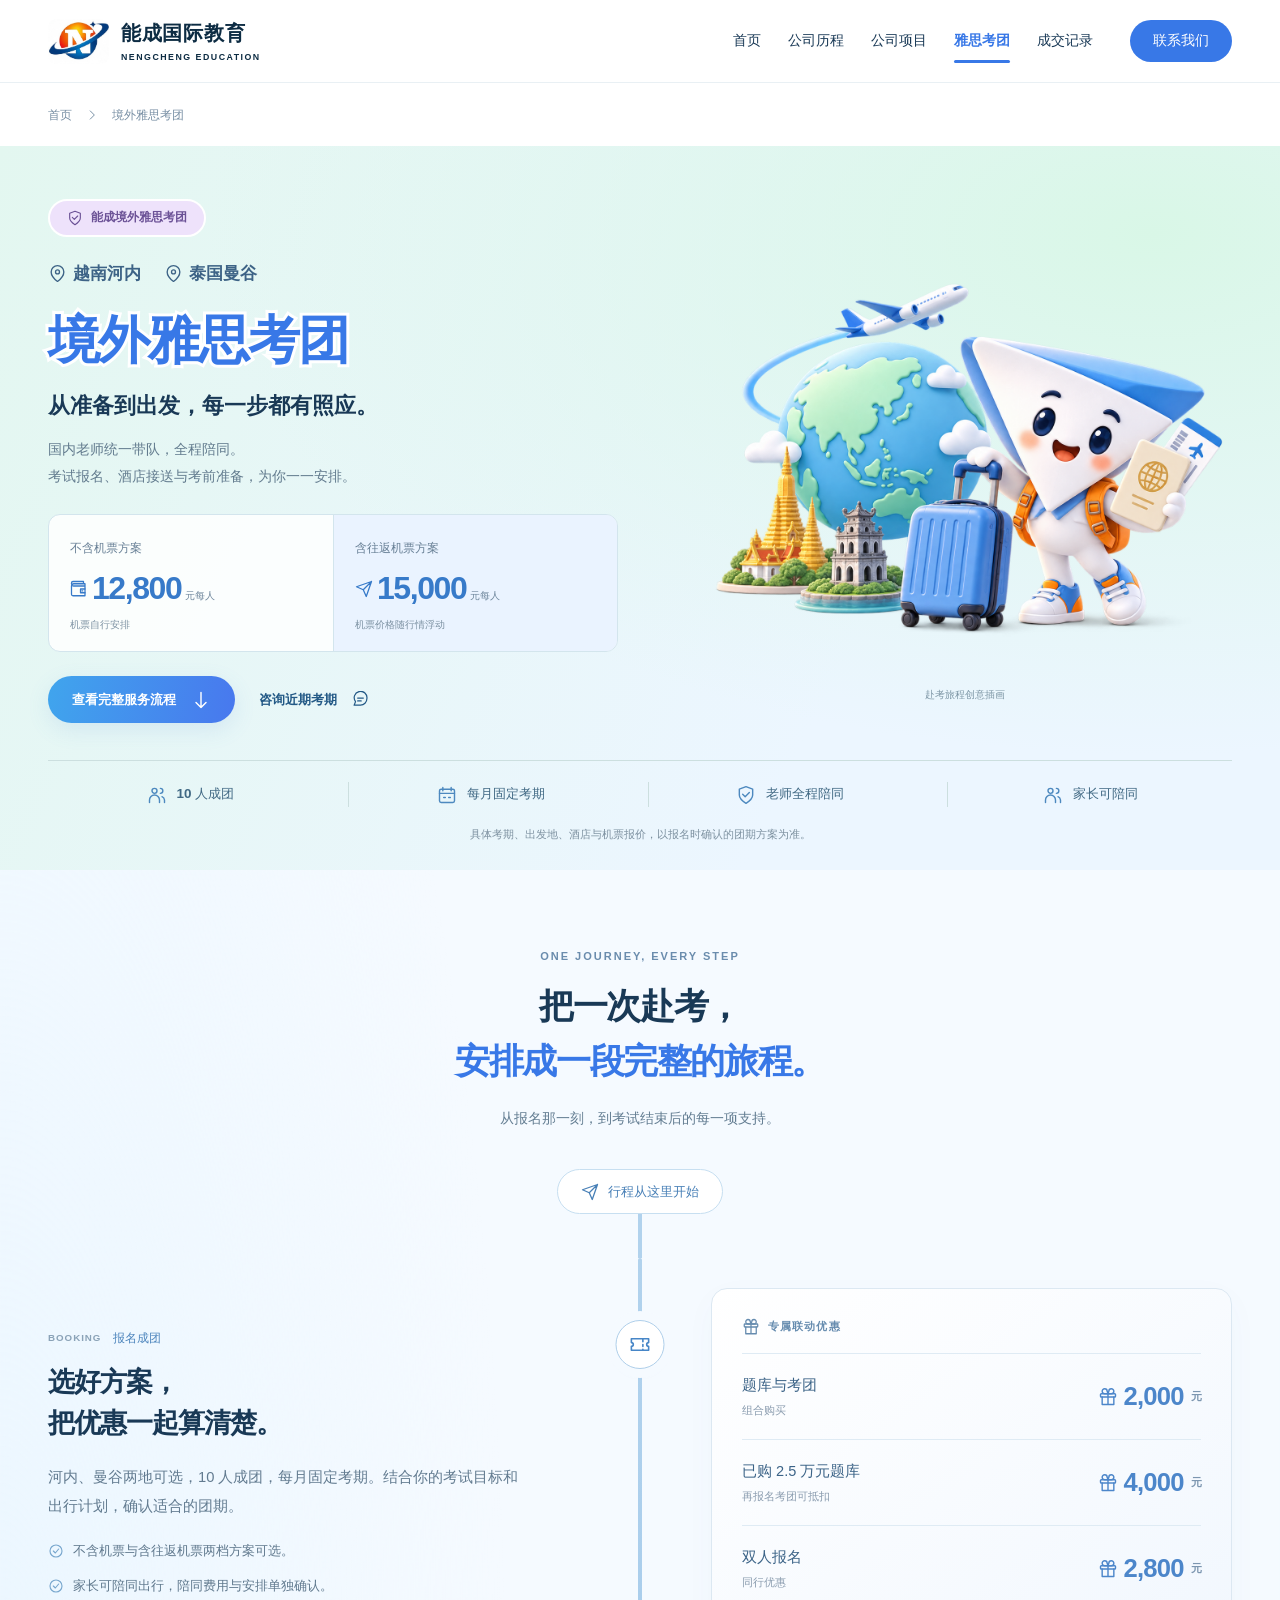
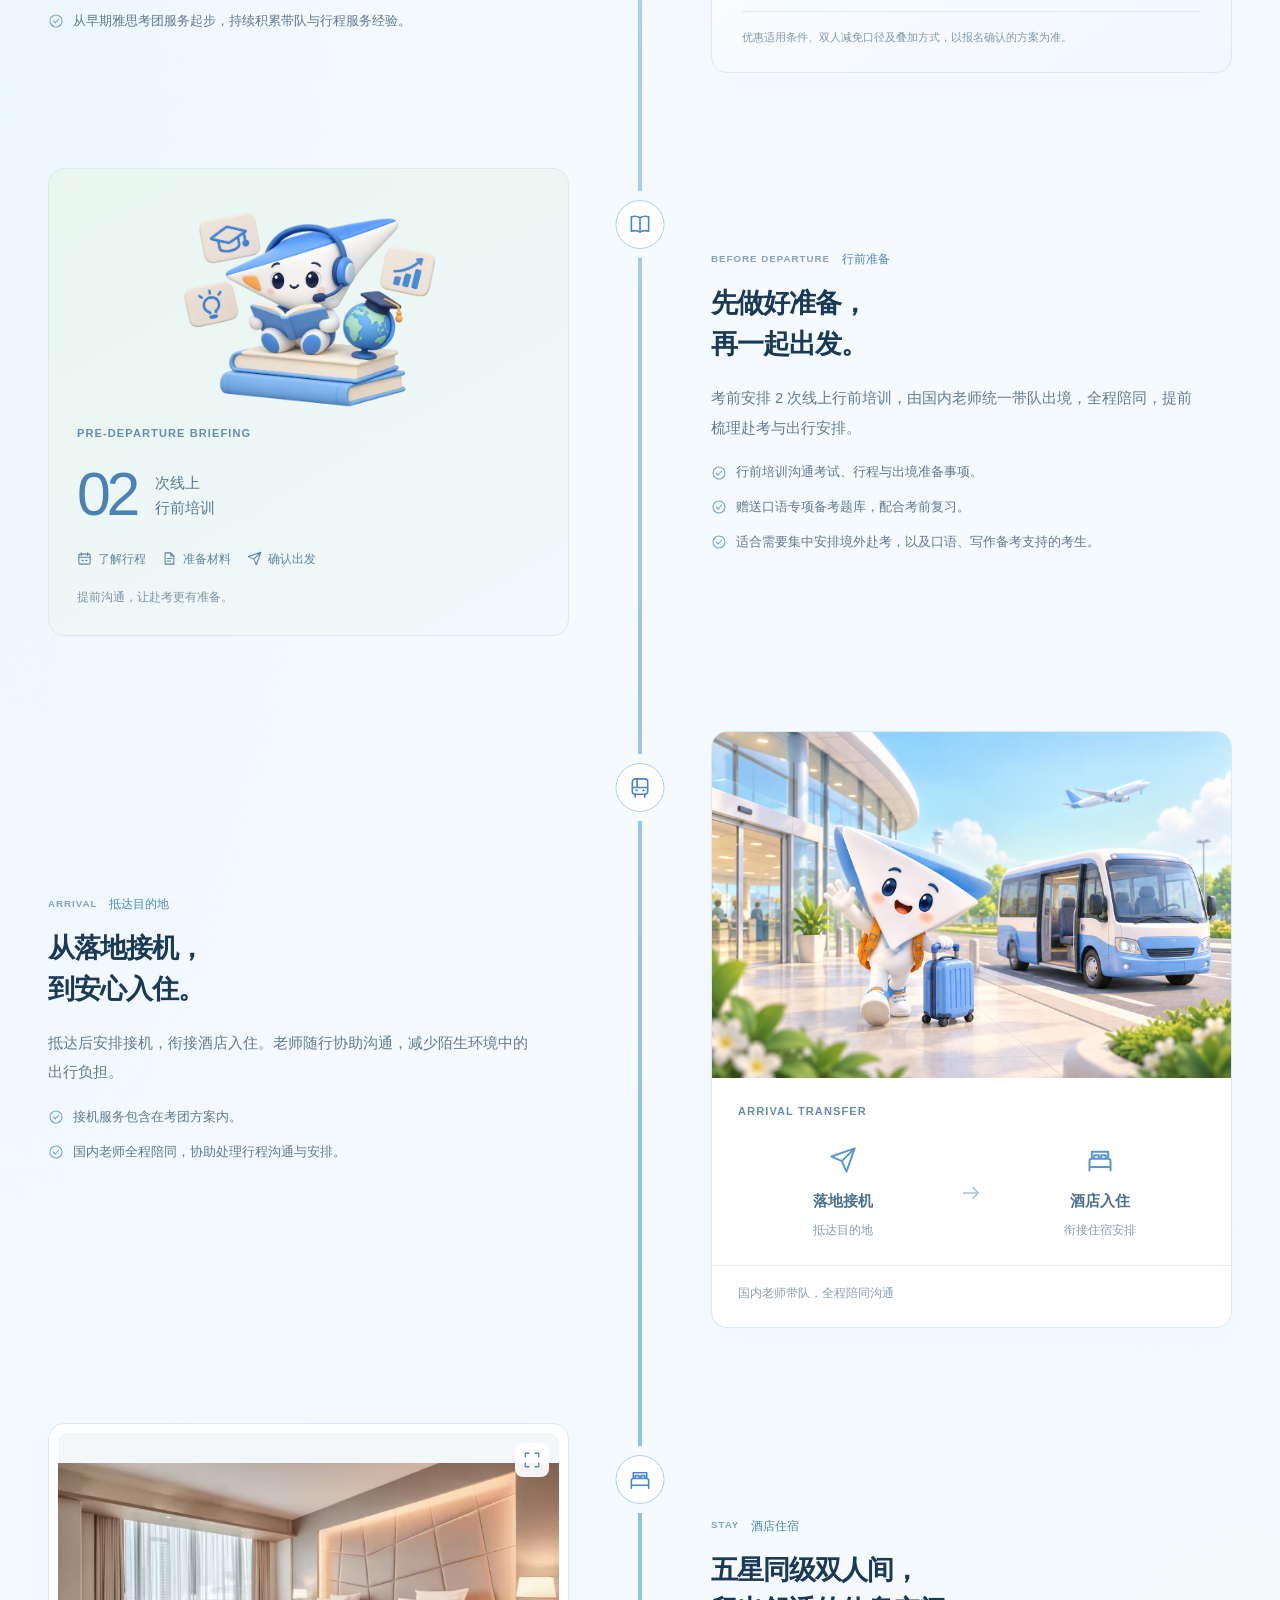
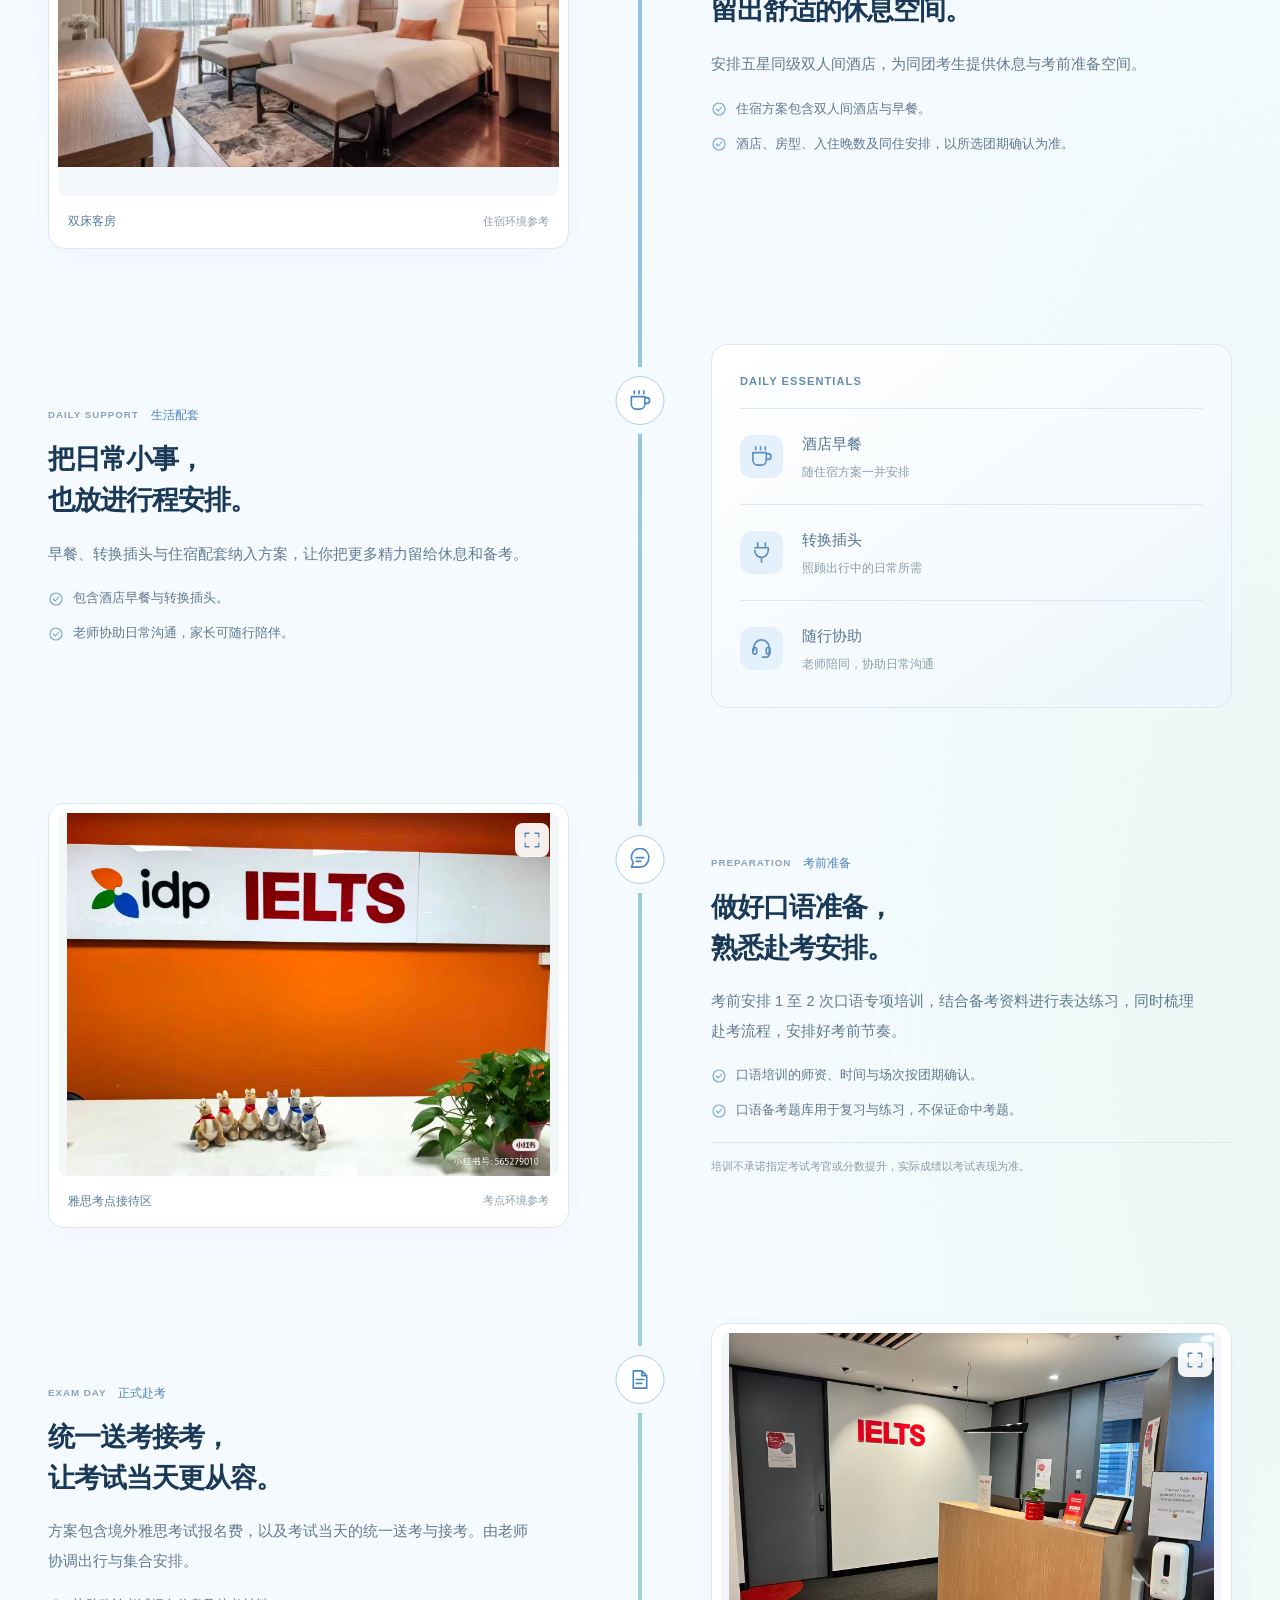
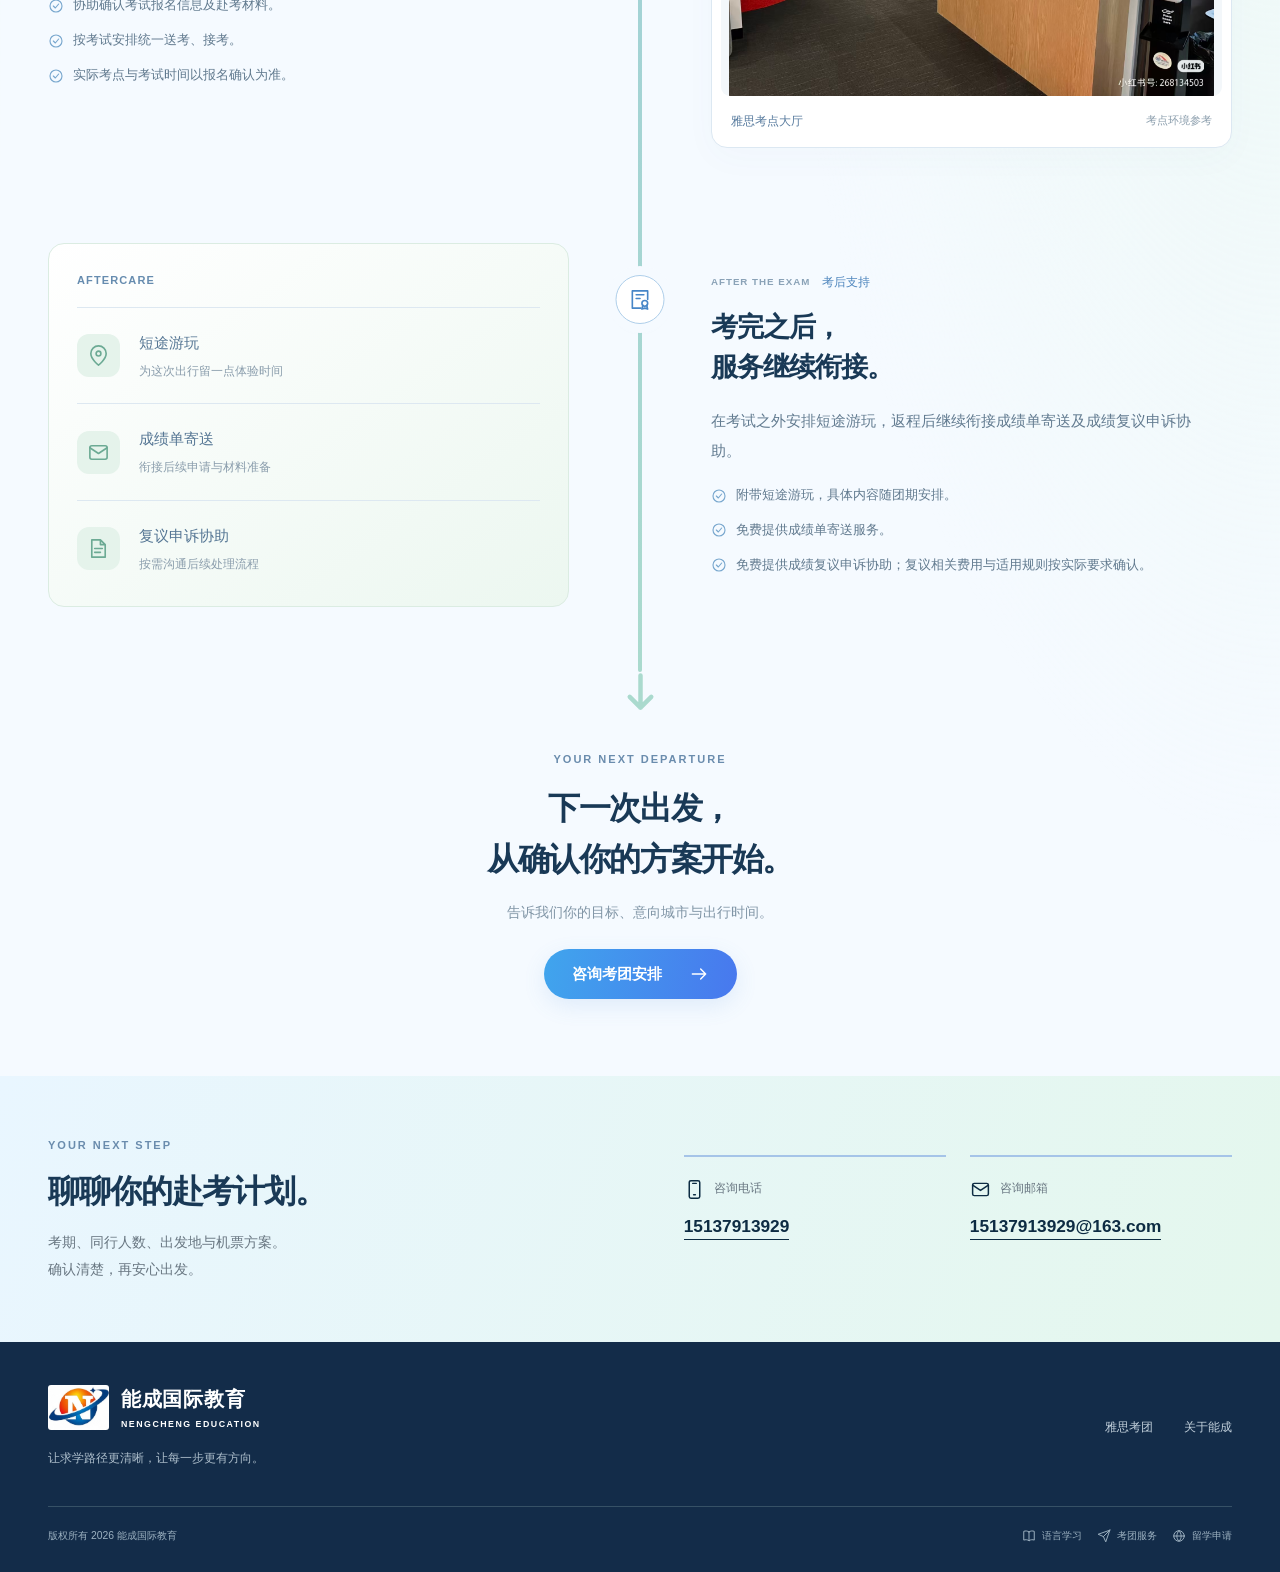
==== commit a7e49591: "Rebuild homepage around company introduction and program hierarchy" ====
--- a/exam-tours.html
+++ b/exam-tours.html
@@ -34,7 +34,7 @@
 <symbol id="i-wallet" viewBox="0 0 24 24"><path d="M20 8V5H5a3 3 0 0 0-3 3v11a2 2 0 0 0 2 2h16V8H5a3 3 0 0 1-3-3V4a2 2 0 0 1 2-2h14v3"/><path d="M20 12h-6v5h6m-4-2.5h1"/></symbol>
 <symbol id="i-certificate" viewBox="0 0 24 24"><path d="M13 21H4V3h16v9M8 7h8m-8 4h4"/><circle cx="17" cy="16" r="3"/><path d="m15 18-1 4 3-1 3 1-1-4"/></symbol>
 </svg>
-<header class="site-header"><div class="container header-inner"><a class="brand" href="index.html" aria-label="能成国际教育首页"><span class="brand-mark" aria-hidden="true"></span><span class="brand-text">能成国际教育<small>NENGCHENG EDUCATION</small></span></a><button class="menu-toggle" aria-label="打开导航" aria-expanded="false" aria-controls="site-nav"><svg class="icon inline-icon menu-open" aria-hidden="true" focusable="false"><use href="#i-menu"/></svg><svg class="icon inline-icon menu-close" aria-hidden="true" focusable="false"><use href="#i-close"/></svg></button><nav id="site-nav" class="site-nav" aria-label="主导航"><a href="index.html">首页</a><a href="exam-tours.html" class="active" aria-current="page">雅思考团</a><a href="index.html#services">服务体系</a><a href="index.html#results">成绩展示</a><a href="index.html#about">关于能成</a><a class="nav-contact" href="#contact">联系我们</a></nav></div></header><main id="main">
+<header class="site-header"><div class="container header-inner"><a class="brand" href="index.html" aria-label="能成国际教育首页"><span class="brand-mark" aria-hidden="true"></span><span class="brand-text">能成国际教育<small>NENGCHENG EDUCATION</small></span></a><button class="menu-toggle" aria-label="打开导航" aria-expanded="false" aria-controls="site-nav"><svg class="icon inline-icon menu-open" aria-hidden="true" focusable="false"><use href="#i-menu"/></svg><svg class="icon inline-icon menu-close" aria-hidden="true" focusable="false"><use href="#i-close"/></svg></button><nav id="site-nav" class="site-nav" aria-label="主导航"><a href="index.html">首页</a><a href="index.html#history">公司历程</a><a href="index.html#services">公司项目</a><a href="exam-tours.html" class="active" aria-current="page">雅思考团</a><a href="index.html#transactions">成交记录</a><a class="nav-contact" href="#contact">联系我们</a></nav></div></header><main id="main">
 <div class="container breadcrumb"><a href="index.html">首页</a><svg class="icon inline-icon " aria-hidden="true" focusable="false"><use href="#i-chevron"/></svg><span>境外雅思考团</span></div>
 <section class="expedition-hero" aria-labelledby="tour-title"><div class="container">
 <div class="tour-hero-grid-new"><div class="tour-hero-copy">
@@ -55,7 +55,7 @@
     <ol class="journey-line" aria-label="境外考团服务流程">
 <li class="journey-stop" id="step-01">
       <span class="stop-marker" aria-hidden="true"><svg class="icon inline-icon " aria-hidden="true" focusable="false"><use href="#i-ticket"/></svg></span>
-      <div class="stop-copy"><p class="stop-phase"><span>BOOKING</span>报名成团</p><h3>选好方案，<br>把优惠一起算清楚。</h3><p class="stop-description">河内、曼谷两地可选，10 人成团，每月固定考期。结合你的考试目标和出行计划，确认适合的团期。</p><ul class="stop-list"><li><svg class="icon inline-icon " aria-hidden="true" focusable="false"><use href="#i-check"/></svg>不含机票与含往返机票两档方案可选。</li><li><svg class="icon inline-icon " aria-hidden="true" focusable="false"><use href="#i-check"/></svg>家长可陪同出行，陪同费用与安排单独确认。</li><li><svg class="icon inline-icon " aria-hidden="true" focusable="false"><use href="#i-check"/></svg>自 2013 年起开展境外考团业务，持续积累带队与行程服务经验。</li></ul></div>
+      <div class="stop-copy"><p class="stop-phase"><span>BOOKING</span>报名成团</p><h3>选好方案，<br>把优惠一起算清楚。</h3><p class="stop-description">河内、曼谷两地可选，10 人成团，每月固定考期。结合你的考试目标和出行计划，确认适合的团期。</p><ul class="stop-list"><li><svg class="icon inline-icon " aria-hidden="true" focusable="false"><use href="#i-check"/></svg>不含机票与含往返机票两档方案可选。</li><li><svg class="icon inline-icon " aria-hidden="true" focusable="false"><use href="#i-check"/></svg>家长可陪同出行，陪同费用与安排单独确认。</li><li><svg class="icon inline-icon " aria-hidden="true" focusable="false"><use href="#i-check"/></svg>从早期雅思考团服务起步，持续积累带队与行程服务经验。</li></ul></div>
       <div class="stop-visual">
 <div class="flow-offers"><p class="visual-kicker"><svg class="icon inline-icon " aria-hidden="true" focusable="false"><use href="#i-gift"/></svg>专属联动优惠</p>
 <div><p>题库与考团<span>组合购买</span></p><strong><svg class="icon inline-icon " aria-hidden="true" focusable="false"><use href="#i-gift"/></svg><span data-price-key="bundleDiscount">2,000</span><small>元</small></strong></div>
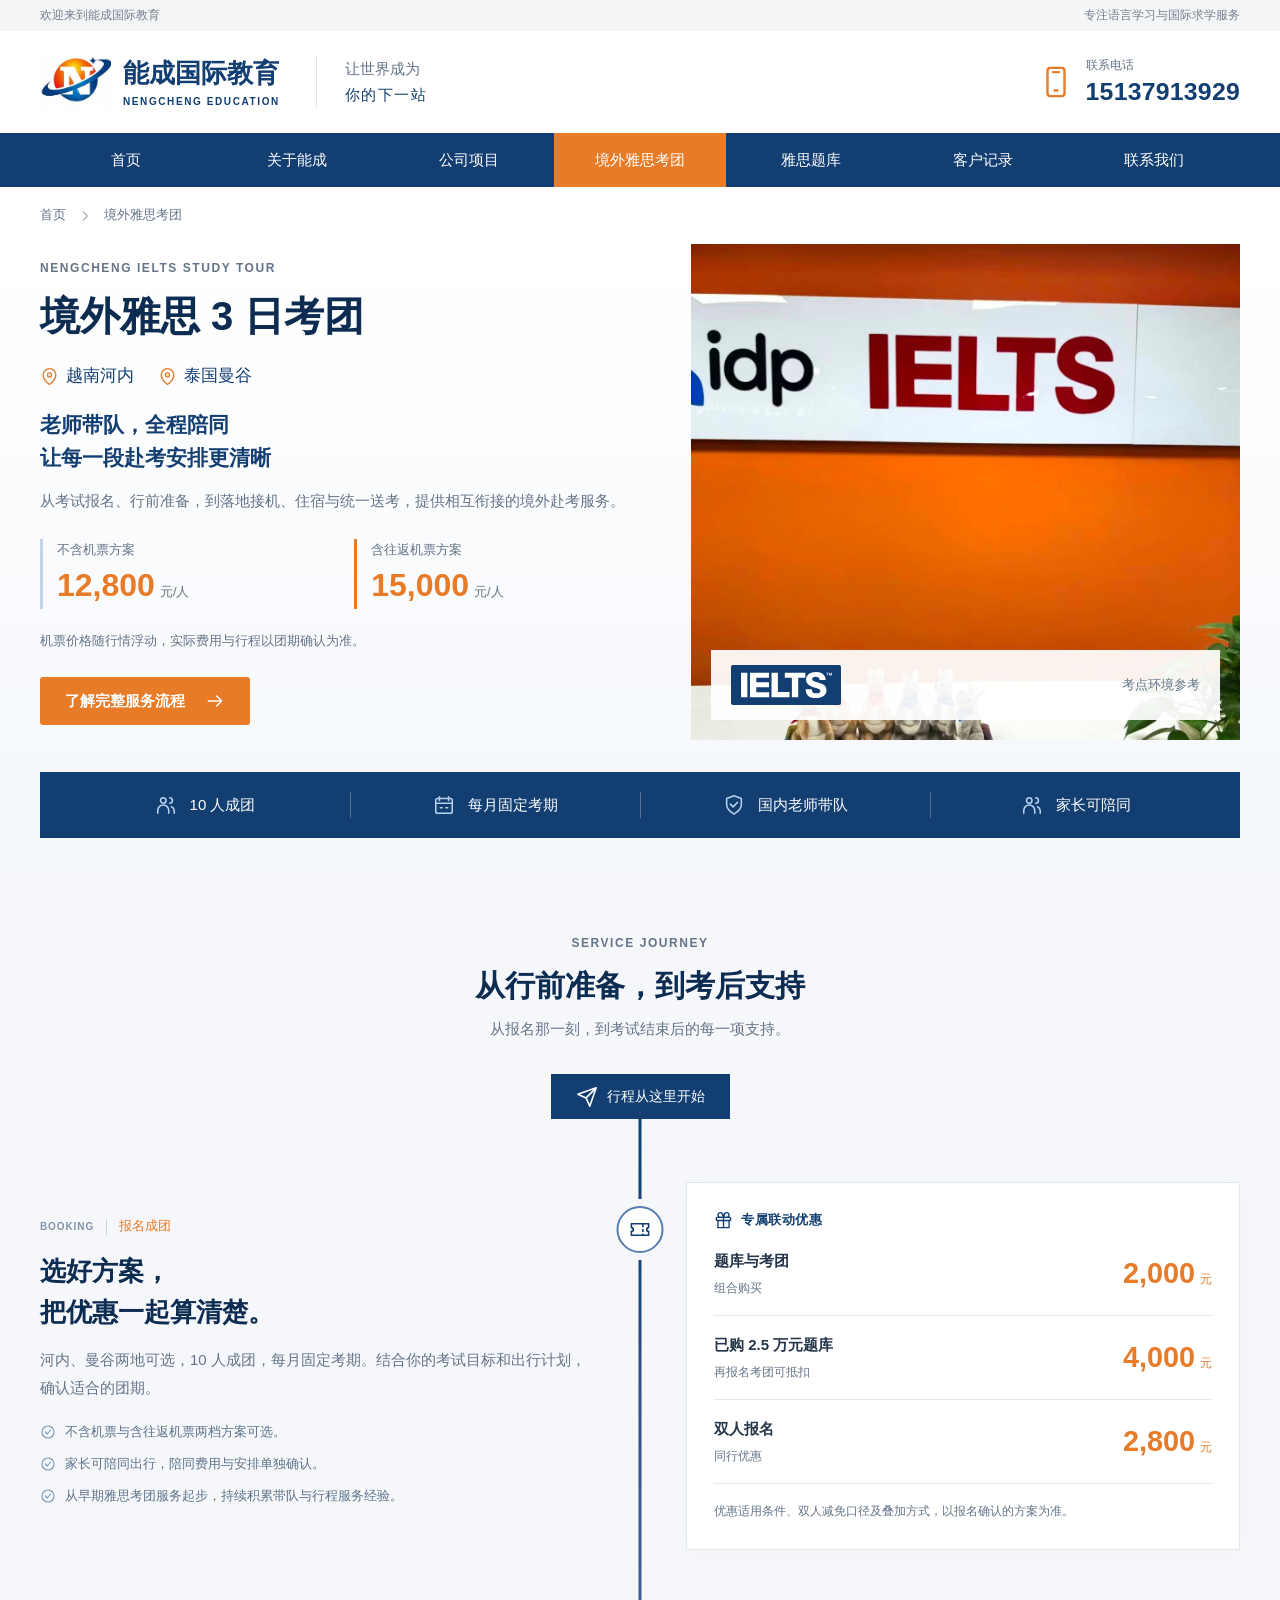
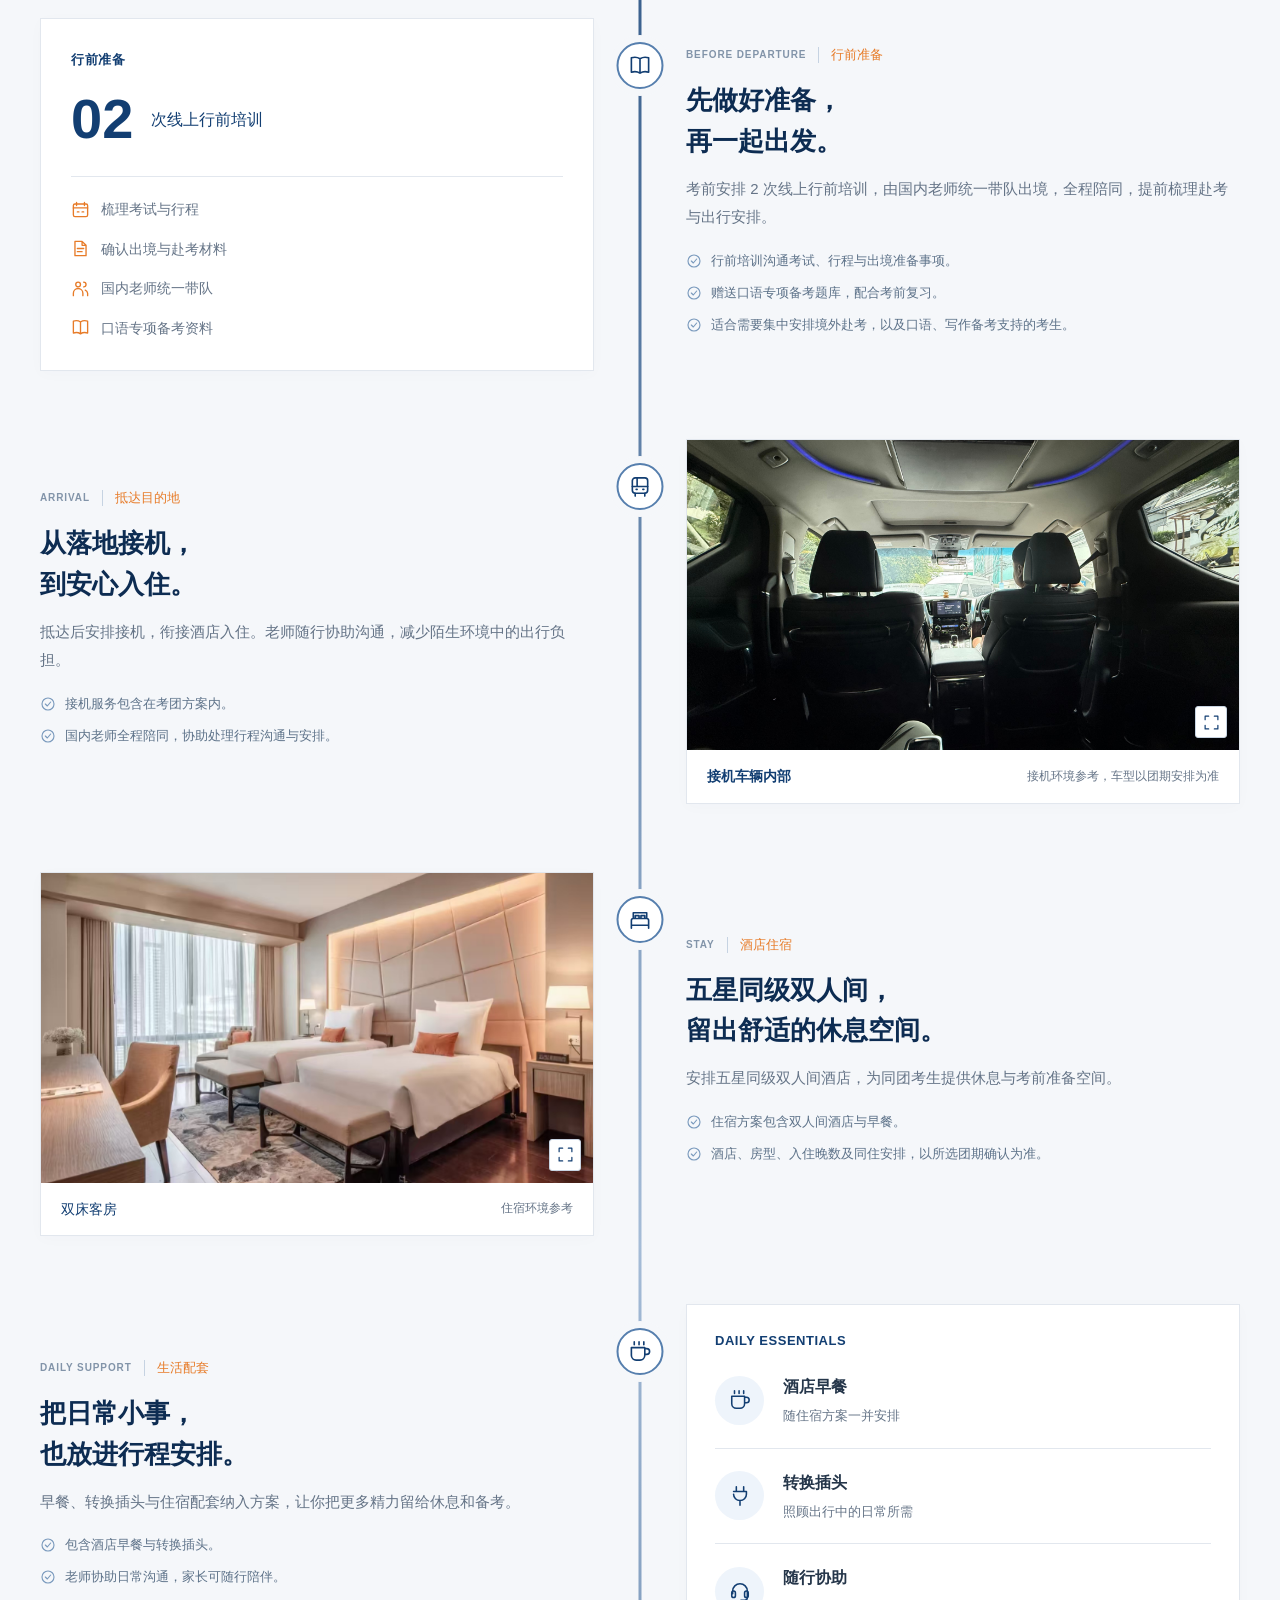
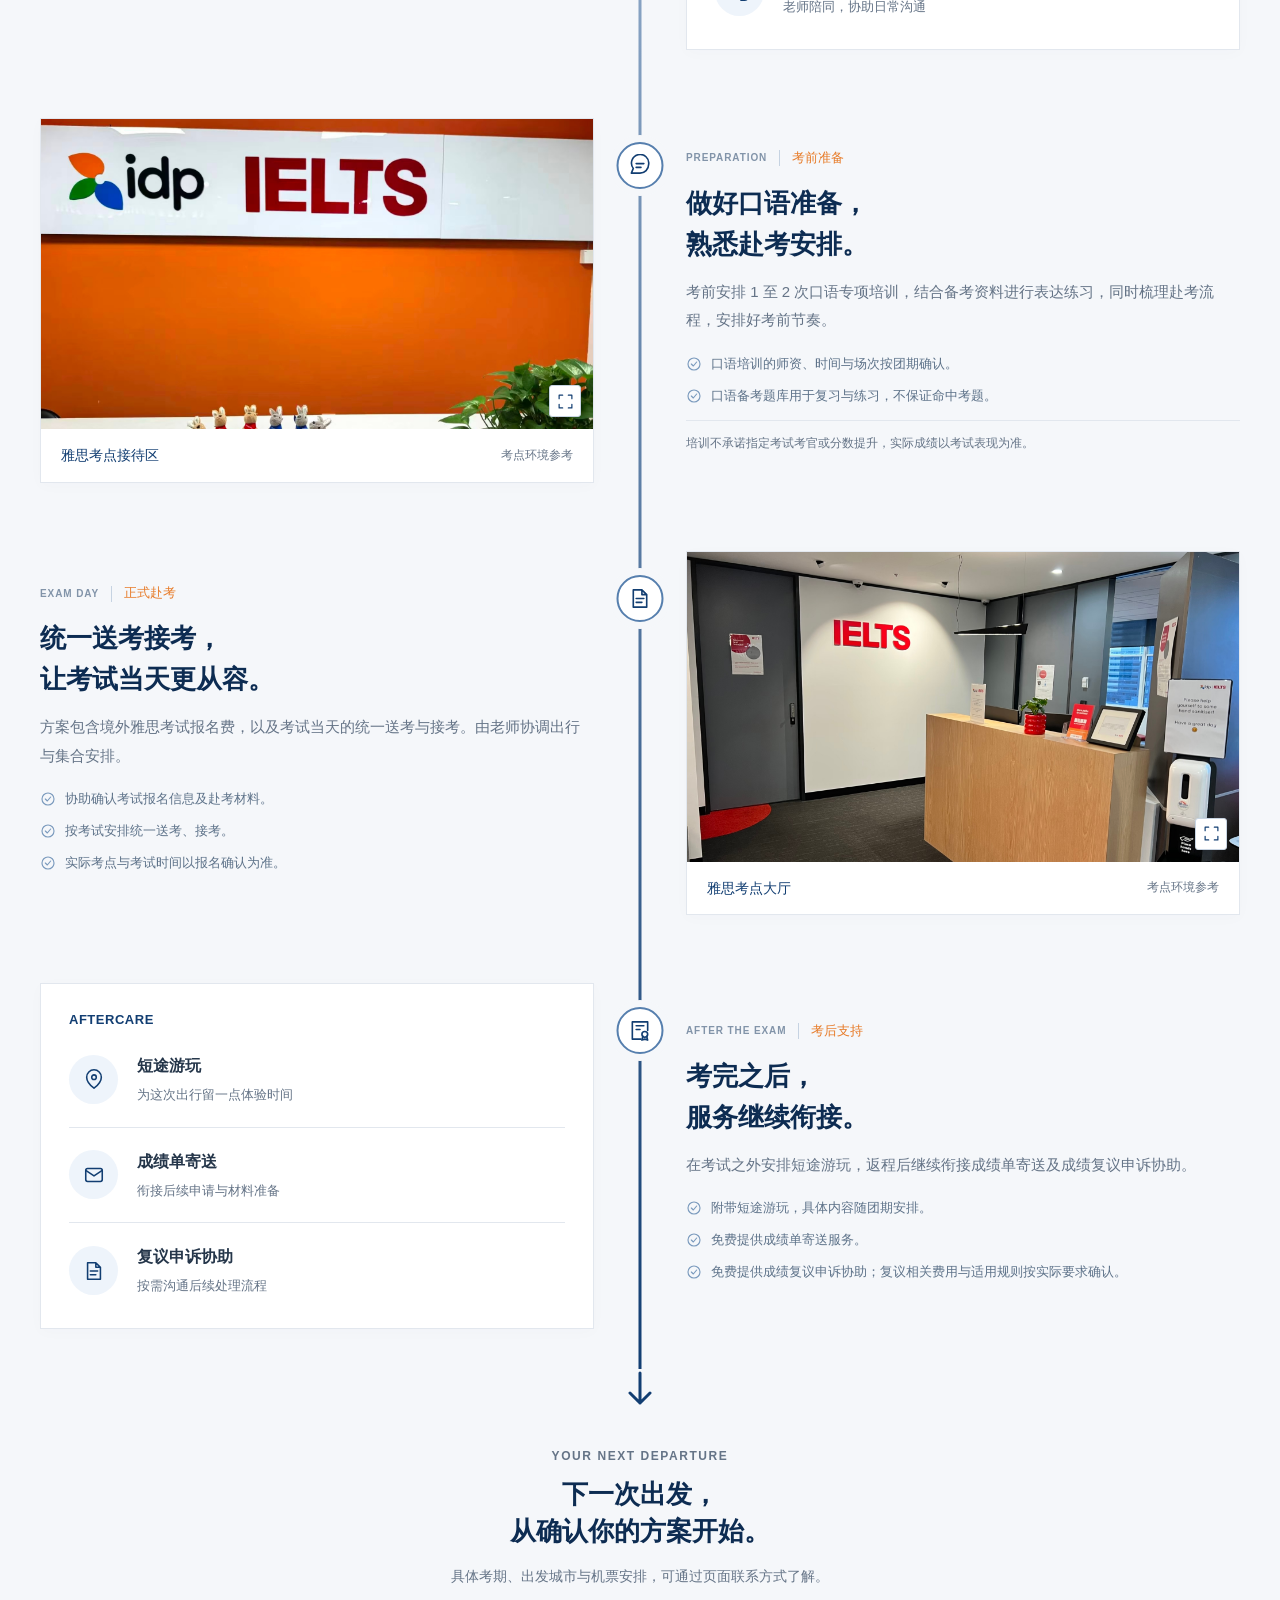
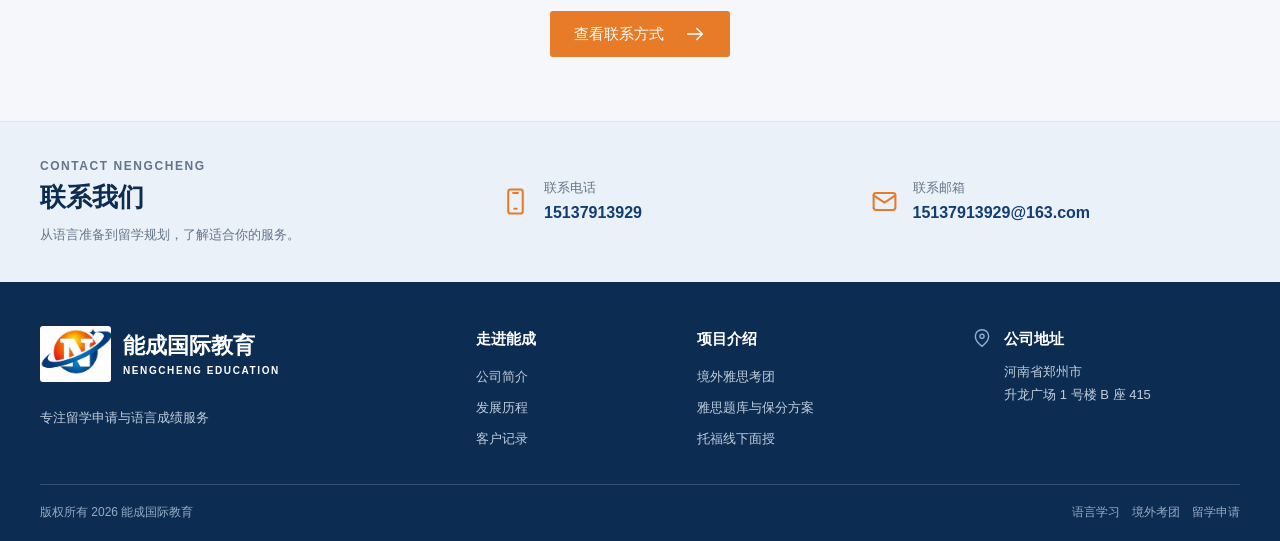
==== commit 72a0a47c: "Rebuild static institution site and simplify home tour to banner" ====
--- a/exam-tours.html
+++ b/exam-tours.html
@@ -1,6 +1,5 @@
 <!DOCTYPE html>
-<html lang="zh-CN"><head><meta charset="utf-8"><meta name="viewport" content="width=device-width,initial-scale=1"><meta name="theme-color" content="#487fed"><meta name="description" content="越南河内、泰国曼谷境外雅思考团。不含机票12800元，含往返机票15000元，10人成团。国内老师带队、酒店住宿、培训与送考服务。"><title>境外雅思考团，越南河内与泰国曼谷，能成国际教育</title><link rel="icon" href="data:image/svg+xml,%3Csvg xmlns='http://www.w3.org/2000/svg' viewBox='0 0 64 64'%3E%3Crect width='64' height='64' rx='12' fill='%230d2c43'/%3E%3Ctext x='32' y='47' text-anchor='middle' font-family='Georgia' font-size='47' font-weight='bold' fill='%23f09b56'%3EN%3C/text%3E%3C/svg%3E" type="image/svg+xml"><link rel="stylesheet" href="styles.css?v=6"><script src="config.js?v=4" defer></script><script src="script.js?v=6" defer></script><link rel="stylesheet" href="brand-refresh.css?v=2"><link rel="stylesheet" href="icons.css?v=1"><link rel="stylesheet" href="tour.css?v=3"></head>
-<body class="page-tour"><a href="#main" class="skip-link">跳转到正文</a><svg class="svg-library" aria-hidden="true" xmlns="http://www.w3.org/2000/svg">
+<html lang="zh-CN"><head><meta charset="utf-8"><meta name="viewport" content="width=device-width,initial-scale=1"><meta name="theme-color" content="#123e72"><meta name="description" content="越南河内、泰国曼谷雅思考团，国内老师统一带队。了解参考费用、考试报名、接机住宿、口语准备及考后支持等服务。"><title>境外雅思考团 | 河内、曼谷 | 能成国际教育</title><link rel="icon" href="assets/favicon.svg" type="image/svg+xml"><link rel="stylesheet" href="site.css?v=20261003"><script src="config.js?v=20261003" defer></script><script src="script.js?v=20261003" defer></script></head><body class="page-tour"><a href="#main" class="skip-link">跳转到正文</a><svg class="svg-library" aria-hidden="true" xmlns="http://www.w3.org/2000/svg">
 <symbol id="i-phone" viewBox="0 0 24 24"><rect x="6" y="2" width="12" height="20" rx="2"/><path d="M10 5h4M11 18h2"/></symbol>
 <symbol id="i-mail" viewBox="0 0 24 24"><rect x="3" y="5" width="18" height="14" rx="2"/><path d="m3 7 9 6 9-6"/></symbol>
 <symbol id="i-close" viewBox="0 0 24 24"><path d="m6 6 12 12M6 18 18 6"/></symbol>
@@ -33,24 +32,10 @@
 <symbol id="i-briefcase" viewBox="0 0 24 24"><rect x="3" y="7" width="18" height="14" rx="2"/><path d="M8 7V3h8v4M3 12a24 24 0 0 0 18 0m-9 0v3"/></symbol>
 <symbol id="i-wallet" viewBox="0 0 24 24"><path d="M20 8V5H5a3 3 0 0 0-3 3v11a2 2 0 0 0 2 2h16V8H5a3 3 0 0 1-3-3V4a2 2 0 0 1 2-2h14v3"/><path d="M20 12h-6v5h6m-4-2.5h1"/></symbol>
 <symbol id="i-certificate" viewBox="0 0 24 24"><path d="M13 21H4V3h16v9M8 7h8m-8 4h4"/><circle cx="17" cy="16" r="3"/><path d="m15 18-1 4 3-1 3 1-1-4"/></symbol>
-</svg>
-<header class="site-header"><div class="container header-inner"><a class="brand" href="index.html" aria-label="能成国际教育首页"><span class="brand-mark" aria-hidden="true"></span><span class="brand-text">能成国际教育<small>NENGCHENG EDUCATION</small></span></a><button class="menu-toggle" aria-label="打开导航" aria-expanded="false" aria-controls="site-nav"><svg class="icon inline-icon menu-open" aria-hidden="true" focusable="false"><use href="#i-menu"/></svg><svg class="icon inline-icon menu-close" aria-hidden="true" focusable="false"><use href="#i-close"/></svg></button><nav id="site-nav" class="site-nav" aria-label="主导航"><a href="index.html">首页</a><a href="index.html#history">公司历程</a><a href="index.html#services">公司项目</a><a href="exam-tours.html" class="active" aria-current="page">雅思考团</a><a href="index.html#transactions">成交记录</a><a class="nav-contact" href="#contact">联系我们</a></nav></div></header><main id="main">
-<div class="container breadcrumb"><a href="index.html">首页</a><svg class="icon inline-icon " aria-hidden="true" focusable="false"><use href="#i-chevron"/></svg><span>境外雅思考团</span></div>
-<section class="expedition-hero" aria-labelledby="tour-title"><div class="container">
-<div class="tour-hero-grid-new"><div class="tour-hero-copy">
-<p class="tour-badge"><svg class="icon inline-icon " aria-hidden="true" focusable="false"><use href="#i-shield"/></svg>能成境外雅思考团</p>
-<div class="tour-destinations"><span class="meta-points"><span><svg class="icon inline-icon " aria-hidden="true" focusable="false"><use href="#i-pin"/></svg>越南河内</span><span><svg class="icon inline-icon " aria-hidden="true" focusable="false"><use href="#i-pin"/></svg>泰国曼谷</span></span></div>
-<h1 id="tour-title">境外雅思考团</h1><p class="tour-hero-slogan">从准备到出发，每一步都有照应。</p>
-<p class="tour-hero-intro">国内老师统一带队，全程陪同。<br>考试报名、酒店接送与考前准备，为你一一安排。</p>
-<div class="tour-quotes" aria-label="考团报价"><div class="tour-quote"><span>不含机票方案</span><p><svg class="icon inline-icon price-icon" aria-hidden="true" focusable="false"><use href="#i-wallet"/></svg><strong data-price-key="tourWithoutAirfare">12,800</strong><small>元每人</small></p><em>机票自行安排</em></div><div class="tour-quote tour-quote-featured"><span>含往返机票方案</span><p><svg class="icon inline-icon price-icon" aria-hidden="true" focusable="false"><use href="#i-plane"/></svg><strong data-price>15,000</strong><small>元每人</small></p><em>机票价格随行情浮动</em></div></div>
-<div class="tour-hero-actions"><a class="pill-button" href="#tour-flow">查看完整服务流程 <svg class="icon inline-icon " aria-hidden="true" focusable="false"><use href="#i-arrow-down"/></svg></a><a class="secondary-link" href="#contact">咨询近期考期 <svg class="icon inline-icon " aria-hidden="true" focusable="false"><use href="#i-chat"/></svg></a></div>
-</div><figure class="tour-hero-art"><img src="assets/tour-departure-v1.png" width="1448" height="1086" alt="纸飞机伙伴带着护照与行李出发，曼谷河内主题创意插画" fetchpriority="high"><figcaption>赴考旅程创意插画</figcaption></figure></div>
-<div class="expedition-facts"><span><svg class="icon inline-icon " aria-hidden="true" focusable="false"><use href="#i-people"/></svg><b>10 人成团</b></span><span><svg class="icon inline-icon " aria-hidden="true" focusable="false"><use href="#i-calendar"/></svg><b>每月固定考期</b></span><span><svg class="icon inline-icon " aria-hidden="true" focusable="false"><use href="#i-shield"/></svg><b>老师全程陪同</b></span><span><svg class="icon inline-icon " aria-hidden="true" focusable="false"><use href="#i-people"/></svg><b>家长可陪同</b></span></div>
-<p class="expedition-note">具体考期、出发地、酒店与机票报价，以报名时确认的团期方案为准。</p>
-</div></section>
-<section class="tour-flow" id="tour-flow" aria-labelledby="flow-title">
+</svg><div class="utility-bar"><div class="container"><span>欢迎来到能成国际教育</span><span>专注语言学习与国际求学服务</span></div></div>
+<header class="site-header"><div class="container masthead"><a class="brand" href="index.html" aria-label="能成国际教育首页"><span class="brand-mark" aria-hidden="true"></span><span class="brand-text">能成国际教育<small>NENGCHENG EDUCATION</small></span></a><p class="brand-motto">让世界成为<span>你的下一站</span></p><div class="header-contact"><svg class="icon" aria-hidden="true" focusable="false"><use href="#i-phone"/></svg><div><span>联系电话</span><strong data-contact-phone>15137913929</strong></div></div><button class="menu-toggle" aria-label="打开导航" aria-expanded="false" aria-controls="site-nav"><svg class="icon" aria-hidden="true" focusable="false"><use href="#i-menu"/></svg><svg class="icon" aria-hidden="true" focusable="false"><use href="#i-close"/></svg></button></div><div class="nav-bar"><nav class="container site-nav" id="site-nav" aria-label="主导航"><a href="index.html">首页</a><a href="index.html#about">关于能成</a><a href="index.html#services">公司项目</a><a href="exam-tours.html" class="active" aria-current="page">境外雅思考团</a><a href="index.html#ielts-programs">雅思题库</a><a href="index.html#transactions">客户记录</a><a href="#contact">联系我们</a></nav></div></header><main id="main"><div class="container breadcrumb"><a href="index.html">首页</a><svg class="icon" aria-hidden="true" focusable="false"><use href="#i-chevron"/></svg><span>境外雅思考团</span></div><section class="tour-intro"><div class="container tour-intro-grid"><div class="tour-intro-copy"><p class="eyebrow">NENGCHENG IELTS STUDY TOUR</p><h1>境外雅思 3 日考团</h1><p class="tour-location"><span><svg class="icon" aria-hidden="true" focusable="false"><use href="#i-pin"/></svg>越南河内</span><span><svg class="icon" aria-hidden="true" focusable="false"><use href="#i-pin"/></svg>泰国曼谷</span></p><p class="tour-lead">老师带队，全程陪同<br>让每一段赴考安排更清晰</p><p>从考试报名、行前准备，到落地接机、住宿与统一送考，提供相互衔接的境外赴考服务。</p><div class="feature-prices"><div><span>不含机票方案</span><p><strong data-price-key="tourWithoutAirfare">12,800</strong>元/人</p></div><div><span>含往返机票方案</span><p><strong data-price>15,000</strong>元/人</p></div></div><p class="fine-print">机票价格随行情浮动，实际费用与行程以团期确认为准。</p><a class="button" href="#tour-flow">了解完整服务流程<svg class="icon" aria-hidden="true" focusable="false"><use href="#i-arrow-right"/></svg></a></div><div class="tour-intro-photo"><img src="assets/center-idp.jpg" alt="IDP IELTS 接待区与标识墙，考点环境参考" fetchpriority="high"><div class="tour-photo-label"><img src="assets/ielts-logo.svg" alt="IELTS 雅思"><span>考点环境参考</span></div></div></div><div class="container tour-fact-strip"><span><svg class="icon" aria-hidden="true" focusable="false"><use href="#i-people"/></svg>10 人成团</span><span><svg class="icon" aria-hidden="true" focusable="false"><use href="#i-calendar"/></svg>每月固定考期</span><span><svg class="icon" aria-hidden="true" focusable="false"><use href="#i-shield"/></svg>国内老师带队</span><span><svg class="icon" aria-hidden="true" focusable="false"><use href="#i-people"/></svg>家长可陪同</span></div></section><section class="tour-flow section tint-section" id="tour-flow" aria-labelledby="flow-title">
   <div class="container">
-    <div class="flow-heading"><p class="eyebrow">ONE JOURNEY, EVERY STEP</p><h2 id="flow-title">把一次赴考，<br><em>安排成一段完整的旅程。</em></h2><p>从报名那一刻，到考试结束后的每一项支持。</p></div>
+    <div class="flow-heading"><p class="eyebrow">SERVICE JOURNEY</p><h2 id="flow-title">从行前准备，到考后支持</h2><p>从报名那一刻，到考试结束后的每一项支持。</p></div>
     <div class="flow-start"><span><svg class="icon inline-icon " aria-hidden="true" focusable="false"><use href="#i-plane"/></svg>行程从这里开始</span></div>
     <ol class="journey-line" aria-label="境外考团服务流程">
 <li class="journey-stop" id="step-01">
@@ -67,13 +52,11 @@
       <span class="stop-marker" aria-hidden="true"><svg class="icon inline-icon " aria-hidden="true" focusable="false"><use href="#i-book"/></svg></span>
       <div class="stop-copy"><p class="stop-phase"><span>BEFORE DEPARTURE</span>行前准备</p><h3>先做好准备，<br>再一起出发。</h3><p class="stop-description">考前安排 2 次线上行前培训，由国内老师统一带队出境，全程陪同，提前梳理赴考与出行安排。</p><ul class="stop-list"><li><svg class="icon inline-icon " aria-hidden="true" focusable="false"><use href="#i-check"/></svg>行前培训沟通考试、行程与出境准备事项。</li><li><svg class="icon inline-icon " aria-hidden="true" focusable="false"><use href="#i-check"/></svg>赠送口语专项备考题库，配合考前复习。</li><li><svg class="icon inline-icon " aria-hidden="true" focusable="false"><use href="#i-check"/></svg>适合需要集中安排境外赴考，以及口语、写作备考支持的考生。</li></ul></div>
       <div class="stop-visual">
-<div class="preparation-note"><img class="briefing-art" src="assets/study-companion-v1.png" alt="纸飞机伙伴学习主题创意插画" width="1448" height="1086" loading="lazy"><p class="visual-kicker">PRE-DEPARTURE BRIEFING</p><div class="briefing-count"><strong>02</strong><span>次线上<br>行前培训</span></div><div class="briefing-line"><span class="meta-points"><span><svg class="icon inline-icon " aria-hidden="true" focusable="false"><use href="#i-calendar"/></svg>了解行程</span><span><svg class="icon inline-icon " aria-hidden="true" focusable="false"><use href="#i-file"/></svg>准备材料</span><span><svg class="icon inline-icon " aria-hidden="true" focusable="false"><use href="#i-plane"/></svg>确认出发</span></span></div><p>提前沟通，让赴考更有准备。</p></div></div>
-    </li>
+<div class="preparation-note"><p class="visual-kicker">行前准备</p><div class="briefing-count"><strong>02</strong><span>次线上行前培训</span></div><div class="preparation-items"><span><svg class="icon" aria-hidden="true" focusable="false"><use href="#i-calendar"/></svg>梳理考试与行程</span><span><svg class="icon" aria-hidden="true" focusable="false"><use href="#i-file"/></svg>确认出境与赴考材料</span><span><svg class="icon" aria-hidden="true" focusable="false"><use href="#i-people"/></svg>国内老师统一带队</span><span><svg class="icon" aria-hidden="true" focusable="false"><use href="#i-book"/></svg>口语专项备考资料</span></div></div></div></li>
 <li class="journey-stop" id="step-03">
       <span class="stop-marker" aria-hidden="true"><svg class="icon inline-icon " aria-hidden="true" focusable="false"><use href="#i-bus"/></svg></span>
       <div class="stop-copy"><p class="stop-phase"><span>ARRIVAL</span>抵达目的地</p><h3>从落地接机，<br>到安心入住。</h3><p class="stop-description">抵达后安排接机，衔接酒店入住。老师随行协助沟通，减少陌生环境中的出行负担。</p><ul class="stop-list"><li><svg class="icon inline-icon " aria-hidden="true" focusable="false"><use href="#i-check"/></svg>接机服务包含在考团方案内。</li><li><svg class="icon inline-icon " aria-hidden="true" focusable="false"><use href="#i-check"/></svg>国内老师全程陪同，协助处理行程沟通与安排。</li></ul></div>
-      <div class="stop-visual"><div class="arrival-note"><img class="arrival-art" src="assets/tour-arrival-v1.png" width="1536" height="1024" alt="纸飞机伙伴抵达机场与接驳巴士的创意插画，车辆与场景为示意" loading="lazy"><p class="visual-kicker">ARRIVAL TRANSFER</p><div class="arrival-route"><div><svg class="icon" aria-hidden="true"><use href="#i-plane"/></svg><strong>落地接机</strong><span>抵达目的地</span></div><svg class="icon inline-icon route-arrow" aria-hidden="true" focusable="false"><use href="#i-arrow-right"/></svg><div><svg class="icon" aria-hidden="true"><use href="#i-bed"/></svg><strong>酒店入住</strong><span>衔接住宿安排</span></div></div><p>国内老师带队，全程陪同沟通</p></div></div>
-    </li>
+      <div class="stop-visual"><figure class="photo-card"><button class="image-trigger" data-image="assets/transfer-interior.jpg" data-caption="接机车辆内部，接机环境参考，车型以团期安排为准" aria-label="查看接机车辆内部大图"><img src="assets/transfer-interior.jpg" alt="接机车辆内部，接机环境参考，车型以团期安排为准" loading="lazy"><span class="photo-expand"><svg class="icon" aria-hidden="true" focusable="false"><use href="#i-expand"/></svg></span></button><figcaption><strong>接机车辆内部</strong><span>接机环境参考，车型以团期安排为准</span></figcaption></figure></div></li>
 <li class="journey-stop stop-reverse" id="step-04">
       <span class="stop-marker" aria-hidden="true"><svg class="icon inline-icon " aria-hidden="true" focusable="false"><use href="#i-bed"/></svg></span>
       <div class="stop-copy"><p class="stop-phase"><span>STAY</span>酒店住宿</p><h3>五星同级双人间，<br>留出舒适的休息空间。</h3><p class="stop-description">安排五星同级双人间酒店，为同团考生提供休息与考前准备空间。</p><ul class="stop-list"><li><svg class="icon inline-icon " aria-hidden="true" focusable="false"><use href="#i-check"/></svg>住宿方案包含双人间酒店与早餐。</li><li><svg class="icon inline-icon " aria-hidden="true" focusable="false"><use href="#i-check"/></svg>酒店、房型、入住晚数及同住安排，以所选团期确认为准。</li></ul></div>
@@ -87,12 +70,12 @@
 <li class="journey-stop stop-reverse" id="step-06">
       <span class="stop-marker" aria-hidden="true"><svg class="icon inline-icon " aria-hidden="true" focusable="false"><use href="#i-chat"/></svg></span>
       <div class="stop-copy"><p class="stop-phase"><span>PREPARATION</span>考前准备</p><h3>做好口语准备，<br>熟悉赴考安排。</h3><p class="stop-description">考前安排 1 至 2 次口语专项培训，结合备考资料进行表达练习，同时梳理赴考流程，安排好考前节奏。</p><ul class="stop-list"><li><svg class="icon inline-icon " aria-hidden="true" focusable="false"><use href="#i-check"/></svg>口语培训的师资、时间与场次按团期确认。</li><li><svg class="icon inline-icon " aria-hidden="true" focusable="false"><use href="#i-check"/></svg>口语备考题库用于复习与练习，不保证命中考题。</li></ul><p class="stop-note">培训不承诺指定考试考官或分数提升，实际成绩以考试表现为准。</p></div>
-      <div class="stop-visual"><figure class="journey-photo"><button class="image-trigger journey-image" data-image="assets/exam-reception.jpg" data-caption="雅思考点接待区，考点环境参考，实际考点以报名确认为准" aria-label="查看雅思考点接待区大图"><img src="assets/exam-reception.jpg" alt="IDP IELTS 橙色标识墙与接待台，保留原照片来源标识，作为考点环境参考" loading="lazy"><span class="photo-expand"><svg class="icon" aria-hidden="true"><use href="#i-expand"/></svg></span></button><figcaption><span>雅思考点接待区</span><small>考点环境参考</small></figcaption></figure></div>
+      <div class="stop-visual"><figure class="journey-photo"><button class="image-trigger journey-image" data-image="assets/center-idp.jpg" data-caption="雅思考点接待区，考点环境参考，实际考点以报名确认为准" aria-label="查看雅思考点接待区大图"><img src="assets/center-idp.jpg" alt="IDP IELTS 橙色标识墙与接待台，作为考点环境参考" loading="lazy"><span class="photo-expand"><svg class="icon" aria-hidden="true"><use href="#i-expand"/></svg></span></button><figcaption><span>雅思考点接待区</span><small>考点环境参考</small></figcaption></figure></div>
     </li>
 <li class="journey-stop" id="step-07">
       <span class="stop-marker" aria-hidden="true"><svg class="icon inline-icon " aria-hidden="true" focusable="false"><use href="#i-file"/></svg></span>
       <div class="stop-copy"><p class="stop-phase"><span>EXAM DAY</span>正式赴考</p><h3>统一送考接考，<br>让考试当天更从容。</h3><p class="stop-description">方案包含境外雅思考试报名费，以及考试当天的统一送考与接考。由老师协调出行与集合安排。</p><ul class="stop-list"><li><svg class="icon inline-icon " aria-hidden="true" focusable="false"><use href="#i-check"/></svg>协助确认考试报名信息及赴考材料。</li><li><svg class="icon inline-icon " aria-hidden="true" focusable="false"><use href="#i-check"/></svg>按考试安排统一送考、接考。</li><li><svg class="icon inline-icon " aria-hidden="true" focusable="false"><use href="#i-check"/></svg>实际考点与考试时间以报名确认为准。</li></ul></div>
-      <div class="stop-visual"><figure class="journey-photo"><button class="image-trigger journey-image" data-image="assets/exam-center.jpg" data-caption="雅思考点大厅，考点环境参考，实际考点以报名确认为准" aria-label="查看雅思考点大厅大图"><img src="assets/exam-center.jpg" alt="雅思考点大厅与木质接待台，保留原照片来源标识，实际考点以报名确认为准" loading="lazy"><span class="photo-expand"><svg class="icon" aria-hidden="true"><use href="#i-expand"/></svg></span></button><figcaption><span>雅思考点大厅</span><small>考点环境参考</small></figcaption></figure></div>
+      <div class="stop-visual"><figure class="journey-photo"><button class="image-trigger journey-image" data-image="assets/center-lobby.jpg" data-caption="雅思考点大厅，考点环境参考，实际考点以报名确认为准" aria-label="查看雅思考点大厅大图"><img src="assets/center-lobby.jpg" alt="雅思考点大厅与木质接待台，实际考点以报名确认为准" loading="lazy"><span class="photo-expand"><svg class="icon" aria-hidden="true"><use href="#i-expand"/></svg></span></button><figcaption><span>雅思考点大厅</span><small>考点环境参考</small></figcaption></figure></div>
     </li>
 <li class="journey-stop stop-reverse" id="step-08">
       <span class="stop-marker" aria-hidden="true"><svg class="icon inline-icon " aria-hidden="true" focusable="false"><use href="#i-certificate"/></svg></span>
@@ -100,7 +83,7 @@
       <div class="stop-visual">
 <div class="aftercare-note"><p class="visual-kicker">AFTERCARE</p><div><span class="service-node-icon"><svg class="icon inline-icon " aria-hidden="true" focusable="false"><use href="#i-pin"/></svg></span><p>短途游玩<small>为这次出行留一点体验时间</small></p></div><div><span class="service-node-icon"><svg class="icon inline-icon " aria-hidden="true" focusable="false"><use href="#i-mail"/></svg></span><p>成绩单寄送<small>衔接后续申请与材料准备</small></p></div><div><span class="service-node-icon"><svg class="icon inline-icon " aria-hidden="true" focusable="false"><use href="#i-file"/></svg></span><p>复议申诉协助<small>按需沟通后续处理流程</small></p></div></div></div>
     </li>    </ol><div class="flow-arrow-tip" aria-hidden="true"><svg class="icon inline-icon " aria-hidden="true" focusable="false"><use href="#i-arrow-down"/></svg></div>
-    <div class="flow-finish"><p class="eyebrow">YOUR NEXT DEPARTURE</p><h2>下一次出发，<br>从确认你的方案开始。</h2><p>告诉我们你的目标、意向城市与出行时间。</p><a class="pill-button" href="#contact">咨询考团安排 <svg class="icon inline-icon " aria-hidden="true" focusable="false"><use href="#i-arrow-right"/></svg></a></div>
+    <div class="flow-finish"><p class="eyebrow">YOUR NEXT DEPARTURE</p><h2>下一次出发，<br>从确认你的方案开始。</h2><p>具体考期、出发城市与机票安排，可通过页面联系方式了解。</p><a class="pill-button" href="#contact">查看联系方式 <svg class="icon inline-icon " aria-hidden="true" focusable="false"><use href="#i-arrow-right"/></svg></a></div>
   </div>
-</section><section class="contact-section" id="contact" aria-labelledby="contact-title"><div class="container contact-grid"><div><p class="eyebrow">YOUR NEXT STEP</p><h2 id="contact-title">聊聊你的赴考计划。</h2><p>考期、同行人数、出发地与机票方案。<br>确认清楚，再安心出发。</p></div><div class="contact-channels"><div><span class="contact-label"><svg class="icon" aria-hidden="true" focusable="false"><use href="#i-phone"/></svg>咨询电话</span><p id="contact-phone"><a href="tel:15137913929">15137913929</a></p></div><div><span class="contact-label"><svg class="icon" aria-hidden="true" focusable="false"><use href="#i-mail"/></svg>咨询邮箱</span><p id="contact-email"><a href="mailto:15137913929@163.com">15137913929@163.com</a></p></div></div></div></section></main><footer class="site-footer"><div class="container footer-grid"><div><a class="brand" href="index.html"><span class="brand-mark" aria-hidden="true"></span><span class="brand-text">能成国际教育<small>NENGCHENG EDUCATION</small></span></a><p>让求学路径更清晰，让每一步更有方向。</p></div><div class="footer-links"><a href="exam-tours.html">雅思考团</a><a href="index.html#about">关于能成</a></div></div><div class="container footer-bottom"><span>版权所有 <span data-year>2026</span> 能成国际教育</span><span><span class="footer-service-icons"><span><svg class="icon inline-icon " aria-hidden="true" focusable="false"><use href="#i-book"/></svg>语言学习</span><span><svg class="icon inline-icon " aria-hidden="true" focusable="false"><use href="#i-plane"/></svg>考团服务</span><span><svg class="icon inline-icon " aria-hidden="true" focusable="false"><use href="#i-globe"/></svg>留学申请</span></span></span></div></footer>
-<dialog class="lightbox" id="lightbox" aria-labelledby="lightbox-caption"><div class="lightbox-bar"><p id="lightbox-caption"></p><button class="lightbox-close" aria-label="关闭图片"><svg class="icon" aria-hidden="true"><use href="#i-close"/></svg></button></div><div class="lightbox-content"><img id="lightbox-image" alt=""></div></dialog></body></html>+</section></main><section class="contact-section" id="contact" aria-labelledby="contact-title"><div class="container contact-grid"><div><p class="eyebrow">CONTACT NENGCHENG</p><h2 id="contact-title">联系我们</h2><p>从语言准备到留学规划，了解适合你的服务。</p></div><div class="contact-item"><svg class="icon" aria-hidden="true" focusable="false"><use href="#i-phone"/></svg><div><span>联系电话</span><strong id="contact-phone" data-contact-phone>15137913929</strong></div></div><div class="contact-item"><svg class="icon" aria-hidden="true" focusable="false"><use href="#i-mail"/></svg><div><span>联系邮箱</span><strong id="contact-email" data-contact-email>15137913929@163.com</strong></div></div></div></section>
+<footer class="site-footer"><div class="container footer-main"><div><a class="brand" href="index.html" aria-label="能成国际教育首页"><span class="brand-mark" aria-hidden="true"></span><span class="brand-text">能成国际教育<small>NENGCHENG EDUCATION</small></span></a><p>专注留学申请与语言成绩服务</p></div><div class="footer-nav"><strong>走进能成</strong><a href="index.html#about">公司简介</a><a href="index.html#history">发展历程</a><a href="index.html#transactions">客户记录</a></div><div class="footer-nav"><strong>项目介绍</strong><a href="exam-tours.html">境外雅思考团</a><a href="index.html#ielts-programs">雅思题库与保分方案</a><a href="index.html#toefl-program">托福线下面授</a></div><div class="footer-address"><svg class="icon" aria-hidden="true" focusable="false"><use href="#i-pin"/></svg><div><strong>公司地址</strong><p>河南省郑州市<br>升龙广场 1 号楼 B 座 415</p></div></div></div><div class="container footer-bottom"><span>版权所有 <span data-year>2026</span> 能成国际教育</span><span>语言学习　境外考团　留学申请</span></div></footer><dialog class="lightbox" id="lightbox" aria-labelledby="lightbox-caption"><div class="lightbox-bar"><p id="lightbox-caption"></p><button class="lightbox-close" aria-label="关闭图片"><svg class="icon" aria-hidden="true"><use href="#i-close"/></svg></button></div><div class="lightbox-content"><img id="lightbox-image" alt=""></div></dialog></body></html>
--- a/site.css
+++ b/site.css
@@ -0,0 +1,14 @@
+/* Nengcheng: a static education institution site, shared by both pages. */
+:root{--blue:#123e72;--blue-deep:#0d2c52;--blue-soft:#eef4fb;--orange:#e77b28;--text:#25364a;--muted:#657487;--line:#e2e7ee;--tint:#f5f7fa;--white:#fff;font-size:16px}
+*{box-sizing:border-box}html{scroll-behavior:smooth;scroll-padding-top:76px}body{margin:0;font-family:-apple-system,BlinkMacSystemFont,"PingFang SC","Microsoft YaHei",Arial,sans-serif;font-size:1rem;line-height:1.75;color:var(--text);background:white}h1,h2,h3,h4,p,figure,ul,ol,dl,dd{margin:0}h1,h2,h3,h4{line-height:1.4;color:var(--blue-deep);font-weight:650}a{color:inherit;text-decoration:none}button{font:inherit;cursor:pointer;border:0;color:inherit;background:none}img{display:block;max-width:100%}svg{display:inline-block}button,a{-webkit-tap-highlight-color:transparent}a,button{touch-action:manipulation}a:focus-visible,button:focus-visible{outline:3px solid var(--orange);outline-offset:5px}a:hover{color:var(--orange)}.container{width:min(1200px,calc(100% - 64px));margin-inline:auto}.icon{width:22px;height:22px;stroke:currentColor;stroke-width:1.7;fill:none;stroke-linecap:round;stroke-linejoin:round;flex-shrink:0;vertical-align:middle}.svg-library{position:absolute;width:0;height:0;overflow:hidden}.skip-link{position:fixed;z-index:100;top:10px;left:10px;background:white;padding:10px 18px;transform:translateY(-200%)}.skip-link:focus{transform:none}.eyebrow{color:var(--muted);font-size:.75rem;letter-spacing:.13em;font-weight:600;line-height:1.6;margin-bottom:10px}.button{display:inline-flex;justify-content:center;align-items:center;gap:20px;background:var(--orange);color:white;padding:11px 25px;border-radius:3px;font-size:.9375rem;font-weight:600;transition:background .2s}.button:hover{color:white;background:#c8631d}.button .icon{width:20px}.text-link{color:var(--blue);display:inline-flex;align-items:center;gap:12px;font-size:.9375rem}.fine-print{font-size:.8125rem;line-height:1.8;color:var(--muted);margin-top:20px}.utility-bar{background:#f3f5f7;color:#747f8d;font-size:.75rem}.utility-bar .container{display:flex;justify-content:space-between;padding-block:5px}.masthead{display:flex;align-items:center;gap:36px;min-height:102px}.brand{display:inline-flex;align-items:center;gap:12px;flex-shrink:0}.brand-mark{width:71px;height:56px;background:white url('assets/brand-source.png') -16px -9px/409px auto no-repeat;display:block;flex-shrink:0}.brand-text{font-size:1.65rem;font-weight:750;line-height:1.4;color:var(--blue);white-space:nowrap}.brand-text small{display:block;font:600 .625rem/1.4 Arial,sans-serif;letter-spacing:.16em;margin-top:3px}.brand-motto{padding-left:28px;border-left:1px solid var(--line);color:var(--muted);font-size:.9375rem;line-height:1.75}.brand-motto span{color:var(--blue);display:block;letter-spacing:.1em}.header-contact{margin-left:auto;display:flex;align-items:center;gap:13px;color:var(--blue)}.header-contact>.icon{width:34px;height:34px;color:var(--orange)}.header-contact span{display:block;font-size:.75rem;color:var(--muted)}.header-contact strong{font:600 1.55rem/1.3 Arial,sans-serif;letter-spacing:.01em}.nav-bar{background:var(--blue)}.site-nav{display:grid;grid-template-columns:repeat(7,minmax(0,1fr));color:white;align-items:stretch}.site-nav>a{padding:14px 6px;text-align:center;font-size:.9375rem;position:relative}.site-nav>a.active,.site-nav>a:hover{background:var(--orange);color:white}.menu-toggle{display:none}.hero-section{background:linear-gradient(110deg,#e9f0f8,#edf4fb);padding-top:22px}.hero-layout{display:grid;grid-template-columns:222px minmax(0,1fr);gap:20px}.project-directory{background:white;box-shadow:0 6px 20px #173b6410}.project-directory h2{background:var(--blue-deep);color:white;font-size:1rem;padding:15px 20px;display:flex;align-items:center;gap:10px}.project-directory a{display:block;padding:13px 20px;border-bottom:1px solid #eef1f5;line-height:1.5}.project-directory a:last-child{border-bottom:0}.project-directory strong{display:flex;justify-content:space-between;align-items:center;font-size:.9375rem;font-weight:600}.project-directory strong>.icon{width:15px;height:15px;color:#95a4b4}.project-directory a>span{display:block;font-size:.75rem;color:var(--muted);margin-top:6px}.project-directory a:hover{background:#f5f8fc}.brand-banner{position:relative;min-height:429px;isolation:isolate;overflow:hidden;background:#e3edf9}.brand-banner>img{position:absolute;inset:0;width:100%;height:100%;object-fit:cover;object-position:61% center;z-index:-2}.brand-banner::before{content:"";position:absolute;inset:0;background:linear-gradient(90deg,#eff6ffed 0%,#eff6ff99 38%,#eff6ff00 65%);z-index:-1}.banner-copy{padding:42px 37px;max-width:580px}.banner-copy .eyebrow{font-size:.625rem;color:#557698;letter-spacing:.12em}.banner-copy h1{font-size:2.7rem;letter-spacing:.035em;margin-bottom:8px}.banner-copy h2{font-size:1.95rem;font-weight:500;color:var(--blue);line-height:1.5}.banner-copy>p:not(.eyebrow){font-size:.875rem;line-height:1.9;color:#4c6682;margin:18px 0 22px}.brand-highlights{display:grid;grid-template-columns:repeat(4,minmax(0,1fr));padding:28px 0}.brand-highlights>div{display:flex;justify-content:center;align-items:center;gap:16px;border-left:1px solid #cfdae8}.brand-highlights>div:first-child{border:0}.brand-highlights>.icon,.brand-highlights>div>.icon{width:34px;height:34px;color:var(--blue)}.brand-highlights strong{display:block;font-size:1rem;font-weight:600;color:var(--blue)}.brand-highlights span{display:block;font-size:.75rem;color:#60778f;margin-top:3px}.section{padding:64px 0}.tint-section{background:var(--tint)}.section-heading{display:flex;align-items:flex-end;gap:30px;margin-bottom:30px;padding-bottom:22px;border-bottom:1px solid var(--line)}.section-heading>div{position:relative;padding-left:17px}.section-heading>div:before{content:"";position:absolute;left:0;top:6px;bottom:3px;width:4px;background:var(--orange)}.section-heading h2{font-size:1.9rem}.section-heading .eyebrow{margin-bottom:2px;font-size:.6875rem}.section-heading>p{margin-left:auto;color:var(--muted);font-size:.875rem;text-align:right}.about-grid{display:grid;grid-template-columns:1fr 1.12fr;gap:42px;align-items:center}.about-visual{height:285px;position:relative;overflow:hidden;background:#b3c8cc}.about-visual>img{height:100%;width:100%;object-fit:cover;object-position:65% center}.about-visual:after{position:absolute;inset:0;content:"";background:linear-gradient(90deg,#06294ec9,transparent 80%)}.about-visual>div{position:absolute;z-index:1;left:27px;bottom:30px;color:white}.about-visual>div>span{font-size:.8125rem;letter-spacing:.16em}.about-visual strong{display:block;font:600 3.5rem/1.2 Arial,sans-serif}.about-visual>div>p{margin-top:9px;font-size:.9375rem}.about-visual figcaption{position:absolute;bottom:7px;right:10px;color:white;font-size:.625rem;z-index:1;text-shadow:0 1px 4px #000}.about-copy h3{font-size:1.55rem;margin-bottom:16px}.about-copy>p{font-size:.9375rem;color:var(--muted);line-height:1.9;margin-top:10px}.about-values{display:flex;flex-wrap:wrap;gap:12px 22px;margin-top:22px;color:var(--blue)}.about-values>span{display:inline-flex;align-items:center;gap:7px;font-size:.875rem}.about-values .icon{width:19px;height:19px;color:var(--orange)}.history-heading{display:flex;align-items:center;gap:18px;margin-top:44px;margin-bottom:20px}.history-heading h3{font-size:1.15rem}.history-heading span{color:var(--muted);font-size:.8125rem}.history-line{list-style:none;display:grid;grid-template-columns:repeat(5,minmax(0,1fr));padding:0;position:relative}.history-line:before{content:"";position:absolute;left:0;right:0;top:21px;height:1px;background:#bed0e3}.history-line>li{position:relative;padding:0 24px 0 0}.history-line>li:last-child{padding-right:0}.history-dot{position:relative;background:white;color:var(--blue);border:1px solid #b4cbe2;display:grid;place-items:center;width:42px;height:42px;border-radius:50%;margin-bottom:18px}.history-dot>.icon{width:21px;height:21px}.history-line>li>strong{font-size:1.3rem;font-weight:650;color:var(--blue);display:block}.history-line h4{font-size:.9375rem;margin:6px 0}.history-line p{font-size:.8125rem;color:var(--muted);line-height:1.85}.project-tabs{display:flex;gap:0;border-bottom:1px solid var(--line);margin:-4px 0 26px}.project-tab{display:flex;align-items:center;justify-content:center;flex:1;padding:12px 10px;font-size:.9375rem;border-bottom:3px solid transparent}.project-tab>.icon{display:none}.project-tab:first-child{color:var(--orange);border-bottom-color:var(--orange)}.project-tab:hover{background:white;border-bottom-color:var(--orange)}.tour-banner{position:relative;display:flex;align-items:center;justify-content:space-between;gap:24px;isolation:isolate;min-height:240px;padding:33px 38px;background:var(--blue);color:white;overflow:hidden}.tour-banner>img{position:absolute;top:0;right:0;width:55%;height:100%;object-fit:cover;object-position:center 32%;z-index:-2}.tour-banner:before{content:"";position:absolute;inset:0;z-index:-1;background:linear-gradient(90deg,#123e72 0%,#123e72 39%,#123e72cf 54%,#0d2c5250 100%)}.tour-banner:hover{color:white}.tour-banner h3{color:white;font-size:2rem;margin:10px 0 5px}.tour-banner-copy>p{font-size:1.1rem;letter-spacing:.08em}.feature-label{display:inline-block;color:#ffc38f;font-size:.75rem;letter-spacing:.07em}.tour-banner-description{display:block;color:#cddbec;font-size:.875rem;margin-top:12px}.tour-banner-button{display:inline-flex;gap:20px;align-items:center;white-space:nowrap;padding:11px 22px;background:var(--orange);border-radius:3px;font-size:.9375rem;box-shadow:0 4px 18px #10274324}.tour-banner:hover .tour-banner-button{background:#ce6519}.subsection-heading{display:flex;align-items:center;justify-content:space-between;gap:25px;margin:34px 0 22px}.subsection-heading h3{font-size:1.45rem}.subsection-heading p{font-size:.875rem;color:var(--muted);margin-top:4px}.exam-logo{width:103px;height:35px;object-fit:contain;object-position:left center}.program-grid{display:grid;grid-template-columns:repeat(3,minmax(0,1fr));gap:22px}.program-card{background:white;border:1px solid var(--line);border-top:3px solid #3e6c9d;padding:24px 26px;display:flex;flex-direction:column}.program-card:last-child{border-top-color:var(--orange)}.program-top{display:flex;align-items:center;justify-content:space-between;gap:10px}.program-top>span{font-size:.75rem;color:var(--muted);background:#f2f5f9;padding:3px 10px}.program-top>.exam-logo{width:83px;height:25px}.program-card h3{font-size:1.3rem;margin-top:19px}.icon-list{list-style:none;padding:0;margin:17px 0 20px}.icon-list>li{display:flex;gap:9px;align-items:flex-start;font-size:.875rem;color:var(--muted);margin-bottom:8px}.icon-list .icon{width:17px;height:17px;margin-top:4px;color:#6489b4}.program-price{display:flex;gap:7px;align-items:baseline;margin-top:auto}.program-price strong{font:600 2rem/1.3 Arial,sans-serif;color:var(--orange)}.program-price span{font-size:.8125rem;color:var(--muted)}.program-note{font-size:.8125rem;line-height:1.8;color:var(--muted);border-top:1px solid var(--line);padding-top:15px;margin-top:15px}.toefl-band{margin-top:22px;padding:25px 28px;display:grid;grid-template-columns:1.2fr 1fr;gap:36px;align-items:center;background:white;border:1px solid var(--line)}.toefl-logo{width:117px;height:34px;margin-bottom:8px}.toefl-band h3{font-size:1.25rem}.toefl-band>div>p{color:var(--muted);font-size:.8125rem;margin-top:6px}.toefl-prices{display:grid;grid-template-columns:repeat(2,minmax(0,1fr));gap:25px}.toefl-prices>div{padding-left:25px;border-left:1px solid var(--line)}.toefl-prices span{color:var(--muted);font-size:.8125rem}.toefl-prices p{font-size:.75rem;margin-top:8px;display:flex;align-items:baseline;gap:6px;flex-wrap:wrap}.toefl-prices strong{font:600 1.8rem/1.3 Arial,sans-serif;color:var(--blue)}.study-band{margin-top:35px;border-top:1px solid #d6e0eb;padding-top:30px;display:grid;grid-template-columns:1fr 2fr;gap:30px}.study-band>div>.icon{color:var(--orange);width:30px;height:30px;margin-bottom:9px}.study-band h3{font-size:1.2rem}.study-band p{font-size:.8125rem;color:var(--muted);margin-top:9px}.study-services{display:grid;grid-template-columns:repeat(3,minmax(0,1fr));gap:18px}.study-services>div{background:#eaf0f7;padding:19px 17px}.study-services .icon{width:26px;height:26px;color:var(--blue);margin-bottom:10px}.study-services strong{display:block;font-size:.9375rem}.study-services span{display:block;font-size:.75rem;color:var(--muted);margin-top:5px}.records-grid{display:grid;grid-template-columns:repeat(3,minmax(0,1fr));gap:25px}.record-card{border:1px solid var(--line);background:white}.record-card>button{position:relative;display:block;width:100%;height:340px;background:#f3f5f6;padding:16px;border-bottom:1px solid var(--line);overflow:hidden}.record-card>button>img{width:100%;height:100%;object-fit:contain}.record-card>div{padding:22px 24px}.record-card>div>span{font-size:.75rem;color:var(--orange);display:flex;align-items:center;gap:6px}.record-card>div>span .icon{width:16px;height:16px}.record-card h3{font-size:1.15rem;margin:7px 0}.record-card p{font-size:.875rem;color:var(--muted)}.photo-expand,.score-expand{position:absolute;right:12px;bottom:12px;border:1px solid #c8d4e2;background:white;display:grid;place-items:center;color:var(--blue);width:32px;height:32px;border-radius:3px;box-shadow:0 2px 8px #10274315}.photo-expand .icon,.score-expand .icon{width:17px;height:17px}.image-trigger:hover .photo-expand,.image-trigger:hover .score-expand{background:var(--blue);color:white}.score-grid{display:grid;grid-template-columns:repeat(3,minmax(0,1fr));gap:25px}.score-card{background:white;border:1px solid var(--line);min-width:0}.score-card-image{position:relative;display:block;width:100%;aspect-ratio:1.4;padding:15px;background:#fff;border-bottom:1px solid var(--line)}.score-card-image img{width:100%;height:100%;object-fit:contain}.score-card-body{padding:17px 22px 20px}.score-card-heading{display:flex;justify-content:space-between;align-items:center;gap:16px}.score-card-heading h3{font-size:1rem;line-height:1.7}.score-card-heading h3>span{display:block;font-size:.6875rem;color:var(--muted);font-weight:400;letter-spacing:.04em}.score-card-heading>p{display:flex;align-items:baseline;gap:7px}.score-card-heading strong{color:var(--orange);font:600 2.25rem/1.3 Arial,sans-serif}.score-card-heading>p>span{font-size:.75rem;color:var(--muted)}.score-card-details{display:grid;grid-template-columns:repeat(4,minmax(0,1fr));margin-top:15px;padding-top:14px;border-top:1px solid var(--line)}.score-card-details>div{text-align:center;border-left:1px solid var(--line)}.score-card-details>div:first-child{border:0}.score-card-details dt{font-size:.75rem;color:var(--muted)}.score-card-details dd{font:500 1.125rem/1.6 Arial,sans-serif;color:var(--blue)}.contact-section{background:#eaf1f9;border-top:1px solid #dbe6f3;padding:35px 0}.contact-grid{display:grid;grid-template-columns:1.15fr .9fr 1fr;gap:35px;align-items:center}.contact-grid h2{font-size:1.65rem}.contact-grid>.contact-item{display:flex;gap:14px;align-items:center}.contact-grid>div>p:last-child{font-size:.8125rem;color:var(--muted);margin-top:8px}.contact-grid .eyebrow{margin-bottom:3px}.contact-item>.icon{color:var(--orange);width:29px;height:29px}.contact-item span{display:block;font-size:.8125rem;color:var(--muted)}.contact-item strong{display:block;font-size:1rem;font-weight:600;color:var(--blue);overflow-wrap:anywhere}.site-footer{background:var(--blue-deep);color:#c0cddd;padding:44px 0 18px}.footer-main{display:grid;grid-template-columns:1.5fr .7fr .9fr 1fr;gap:34px}.site-footer .brand-text{color:white;font-size:1.4rem}.site-footer .brand-mark{border-radius:3px}.footer-main>div>p{font-size:.8125rem;margin-top:16px}.footer-nav{display:flex;flex-direction:column;align-items:flex-start;gap:8px;font-size:.8125rem}.footer-nav strong,.footer-address strong{color:white;font-size:.9375rem;margin-bottom:6px}.footer-address{display:flex;gap:12px;font-size:.8125rem}.footer-address>.icon{margin-top:2px;color:#8eafd1;width:20px;height:20px}.footer-address p{margin-top:9px}.footer-bottom{margin-top:34px;padding-top:17px;border-top:1px solid #355171;display:flex;justify-content:space-between;gap:25px;color:#96abc3;font-size:.75rem}.lightbox{padding:0;border:0;border-radius:4px;width:min(1100px,calc(100vw - 32px));max-height:calc(100dvh - 32px);overflow:auto;background:#fff;color:var(--text)}.lightbox::backdrop{background:#0c213de8}.lightbox-bar{display:flex;align-items:center;justify-content:space-between;gap:20px;padding:12px 18px;border-bottom:1px solid var(--line);position:sticky;top:0;background:white;z-index:1}.lightbox-bar p{font-size:.875rem}.lightbox-close{width:42px;height:42px;display:grid;place-items:center;flex-shrink:0;background:var(--tint);border-radius:3px}.lightbox-content{padding:16px;display:flex;justify-content:center;min-height:120px;background:#f2f5f8}.lightbox-content img{max-width:100%;max-height:calc(100dvh - 140px);width:auto;height:auto;object-fit:contain}.modal-open{overflow:hidden}
+/* Detail page: the same institutional style, with a single linear journey. */
+.breadcrumb{display:flex;align-items:center;gap:12px;padding-block:17px;font-size:.8125rem;color:var(--muted)}.breadcrumb>.icon{width:14px;height:14px}.tour-intro{padding-bottom:32px;background:linear-gradient(180deg,white,#f4f7fb)}.tour-intro-grid{display:grid;grid-template-columns:1.1fr 1fr;gap:48px;align-items:center}.tour-intro-copy{padding-block:15px}.tour-intro-copy h1{font-size:2.5rem;line-height:1.4}.tour-location{display:flex;gap:24px;color:var(--blue);font-size:1.0625rem;margin:17px 0}.tour-location>span{display:flex;align-items:center;gap:7px}.tour-location .icon{width:19px;height:19px;color:var(--orange)}.tour-lead{font-size:1.3rem;font-weight:600;color:var(--blue);line-height:1.6;margin-bottom:14px}.tour-intro-copy>p:not(.eyebrow):not(.tour-lead):not(.tour-location):not(.fine-print){color:var(--muted);font-size:.9375rem}.tour-intro-copy>.button{margin-top:24px}.tour-intro-photo{position:relative;align-self:stretch;min-height:440px}.tour-intro-photo>img{width:100%;height:100%;object-fit:cover;position:absolute;inset:0;object-position:center}.tour-photo-label{position:absolute;bottom:20px;left:20px;right:20px;background:#ffffffed;padding:15px 20px;display:flex;align-items:center;justify-content:space-between;gap:18px}.tour-photo-label img{width:110px;height:35px;object-fit:contain}.tour-photo-label span{font-size:.8125rem;color:var(--muted)}.feature-prices{display:grid;grid-template-columns:repeat(2,minmax(0,1fr));gap:25px;margin-top:24px}.feature-prices>div{border-left:3px solid #c4d4e8;padding-left:14px}.feature-prices>div:last-child{border-color:var(--orange)}.feature-prices>div>span{display:block;color:var(--muted);font-size:.8125rem}.feature-prices p{display:flex;gap:5px;align-items:baseline;flex-wrap:wrap;font-size:.8125rem;color:var(--muted)}.feature-prices strong{font:600 2rem/1.5 Arial,sans-serif;color:var(--orange)}.tour-fact-strip{display:grid;grid-template-columns:repeat(4,minmax(0,1fr));margin-top:32px;padding:20px;background:var(--blue);color:white}.tour-fact-strip>span{display:flex;align-items:center;justify-content:center;gap:13px;font-size:.9375rem;border-left:1px solid #537298}.tour-fact-strip>span:first-child{border:0}.tour-fact-strip .icon{color:#b8d1ed}.flow-heading{text-align:center;margin-bottom:32px}.flow-heading h2{font-size:1.9rem}.flow-heading>p:last-child{font-size:.9375rem;color:var(--muted);margin-top:10px}.flow-start{text-align:center}.flow-start>span{display:inline-flex;align-items:center;gap:9px;padding:10px 25px;background:var(--blue);color:white;font-size:.875rem}.journey-line{list-style:none;padding:35px 0 0;position:relative}.journey-line:before{content:"";width:3px;position:absolute;left:50%;top:0;bottom:0;transform:translateX(-50%);background:linear-gradient(var(--blue),#a5bcd7,var(--blue))}.journey-stop{display:grid;grid-template-columns:minmax(0,1fr) minmax(0,1fr);gap:92px;position:relative;align-items:center;padding:28px 0 40px;min-height:340px}.stop-marker{position:absolute;left:50%;top:52px;transform:translateX(-50%);width:47px;height:47px;display:grid;place-items:center;background:white;border:2px solid #567fae;box-shadow:0 0 0 7px var(--tint);border-radius:50%;color:var(--blue)}.stop-marker .icon{width:23px;height:23px}.stop-copy{padding:12px 0}.stop-phase{display:flex;gap:12px;align-items:center;font-size:.8125rem;color:var(--orange);margin-bottom:13px}.stop-phase>span{font:600 .625rem/1.6 Arial,sans-serif;letter-spacing:.09em;color:#8294a9;padding-right:12px;border-right:1px solid #c6d3e2}.stop-copy h3{font-size:1.65rem;line-height:1.55;margin-bottom:13px}.stop-description{color:var(--muted);font-size:.9375rem;line-height:1.9}.stop-list{list-style:none;padding:0;margin-top:17px}.stop-list li{display:flex;align-items:flex-start;gap:9px;font-size:.8125rem;color:#5d7289;line-height:1.85;margin-bottom:8px}.stop-list .icon{width:16px;height:16px;color:#7a9abd;margin-top:4px}.stop-note{font-size:.75rem;color:var(--muted);border-top:1px solid var(--line);padding-top:12px;margin-top:12px}.stop-visual{min-width:0;background:white;border:1px solid var(--line);box-shadow:0 3px 15px #13345705}.stop-reverse .stop-copy{grid-column:2;grid-row:1}.stop-reverse .stop-visual{grid-column:1;grid-row:1}.visual-kicker{color:var(--blue);font-size:.8125rem;font-weight:600;display:flex;align-items:center;gap:8px;letter-spacing:.04em}.visual-kicker .icon{width:19px;height:19px}.flow-offers{padding:26px 27px}.flow-offers>div{display:flex;align-items:center;justify-content:space-between;gap:16px;padding:16px 0;border-bottom:1px solid var(--line)}.flow-offers>div>p{font-size:.9375rem;font-weight:600}.flow-offers>div>p>span{display:block;font-size:.75rem;color:var(--muted);font-weight:400;margin-top:4px}.flow-offers>div>strong{display:flex;align-items:baseline;color:var(--orange);font:600 1.8rem/1.5 Arial,sans-serif;gap:5px}.flow-offers>div>strong>.icon{display:none}.flow-offers small{font-size:.75rem;font-weight:400}.offer-note{font-size:.75rem;color:var(--muted);line-height:1.85;padding-top:16px}.preparation-note{padding:30px}.briefing-count{display:flex;align-items:center;gap:18px;margin:12px 0 20px}.briefing-count>strong{font:600 3.5rem/1.3 Arial,sans-serif;color:var(--blue)}.briefing-count>span{font-size:1rem;color:var(--blue)}.preparation-items{display:grid;gap:15px;border-top:1px solid var(--line);padding-top:20px}.preparation-items>span{display:flex;align-items:center;gap:11px;font-size:.875rem;color:var(--muted)}.preparation-items .icon{width:19px;height:19px;color:var(--orange)}.photo-card>button,.journey-image{display:block;position:relative;width:100%;padding:0}.photo-card img,.journey-image img{width:100%;height:310px;object-fit:cover}.photo-card figcaption,.journey-photo figcaption{display:flex;justify-content:space-between;gap:15px;align-items:center;padding:14px 20px;color:var(--blue);font-size:.875rem}.photo-card figcaption>span,.journey-photo small{color:var(--muted);font-size:.75rem}.aftercare-note{padding:25px 28px}.aftercare-note>div{display:flex;gap:19px;align-items:center;padding:20px 0;border-bottom:1px solid var(--line)}.aftercare-note>div:last-child{border:0;padding-bottom:5px}.service-node-icon{width:49px;height:49px;display:grid;place-items:center;background:var(--blue-soft);color:var(--blue);border-radius:50%;flex-shrink:0}.aftercare-note p:not(.visual-kicker){font-size:1rem;font-weight:600}.aftercare-note small{display:block;color:var(--muted);font-size:.8125rem;font-weight:400;margin-top:4px}.flow-arrow-tip{display:flex;justify-content:center;color:var(--blue)}.flow-arrow-tip .icon{height:48px;width:40px;margin-top:-5px;stroke-width:1.8}.flow-finish{text-align:center;max-width:660px;margin:35px auto 0}.flow-finish h2{font-size:1.65rem}.flow-finish>p:not(.eyebrow){font-size:.875rem;color:var(--muted);margin:14px 0 22px}.pill-button{display:inline-flex;align-items:center;justify-content:center;gap:20px;background:var(--orange);color:white;font-size:.9375rem;padding:10px 24px;border-radius:3px}.pill-button:hover{background:#c8631d;color:white}
+@media(min-width:901px){.site-header{position:relative}.nav-bar{position:relative}}
+@media(max-width:1100px){.container{width:calc(100% - 48px)}.masthead{gap:22px}.brand-motto{padding-left:20px}.brand-text{font-size:1.4rem}.header-contact strong{font-size:1.3rem}.hero-layout{grid-template-columns:205px minmax(0,1fr);gap:15px}.banner-copy{padding:38px 25px}.banner-copy h1{font-size:2.35rem}.banner-copy h2{font-size:1.65rem}.brand-banner>img{object-position:57% center}.brand-highlights>div{gap:10px}.brand-highlights>div>.icon{width:27px;height:27px}.brand-highlights strong{font-size:.875rem}.brand-highlights span{font-size:.6875rem}.about-grid{gap:30px}.program-card{padding:22px 20px}.contact-grid{gap:22px}.contact-item strong{font-size:.875rem}.footer-main{grid-template-columns:1.4fr .65fr .9fr;gap:25px}.footer-address{grid-column:1/-1;padding-top:20px;border-top:1px solid #355171}.footer-address p br{display:none}.footer-address p{margin-top:0}.footer-address>div{display:flex;gap:18px;flex-wrap:wrap}.journey-stop{gap:70px}.tour-intro-grid{gap:32px}.tour-intro-copy h1{font-size:2.1rem}.feature-prices{gap:14px}.feature-prices strong{font-size:1.8rem}}
+@media(max-width:900px){.masthead{min-height:85px}.brand-motto{display:none}.menu-toggle{display:flex;align-items:center;justify-content:center;width:44px;height:44px;color:var(--blue);border:1px solid var(--line);border-radius:3px}.menu-toggle .icon:last-child{display:none}.menu-toggle[aria-expanded=true] .icon:first-child{display:none}.menu-toggle[aria-expanded=true] .icon:last-child{display:block}.has-js .site-nav{display:none}.has-js .site-nav.is-open{display:grid}.site-nav{grid-template-columns:repeat(4,minmax(0,1fr));padding:8px 0;gap:4px}.site-nav>a{padding:11px 6px;font-size:.875rem}.hero-layout{grid-template-columns:1fr}.project-directory{display:none}.brand-banner{min-height:360px}.banner-copy{padding:30px}.banner-copy h1{font-size:2.4rem}.banner-copy h2{font-size:1.7rem}.brand-highlights{padding-block:24px;gap:18px 0;grid-template-columns:repeat(2,minmax(0,1fr))}.brand-highlights>div:nth-child(3){border:0}.brand-highlights strong{font-size:.9375rem}.brand-highlights span{font-size:.75rem}.section{padding:48px 0}.section-heading h2{font-size:1.7rem}.section-heading>p{font-size:.8125rem}.about-grid{grid-template-columns:.9fr 1.1fr;gap:25px}.about-copy h3{font-size:1.25rem}.about-copy>p{font-size:.875rem}.about-values{gap:8px 15px}.about-values>span{font-size:.75rem}.about-visual{height:300px}.history-line{gap:25px 20px;grid-template-columns:repeat(3,minmax(0,1fr))}.history-line:before{display:none}.history-line>li{padding:0}.history-dot{margin-bottom:12px}.history-line>li>strong{font-size:1.15rem}.history-heading{align-items:flex-start;gap:10px;flex-wrap:wrap}.project-tab{font-size:.8125rem;padding-inline:7px}.tour-banner{padding:27px;min-height:220px}.tour-banner h3{font-size:1.7rem}.tour-banner-description{font-size:.8125rem;max-width:280px}.tour-banner-button{gap:10px;padding:10px 15px;font-size:.875rem}.program-grid{gap:15px}.program-card{padding:20px 16px}.program-card h3{font-size:1.1rem}.program-top>span{font-size:.625rem;padding:2px 5px}.program-top>.exam-logo{width:65px}.icon-list>li{font-size:.8125rem}.program-note{font-size:.75rem}.program-price strong{font-size:1.7rem}.toefl-band{grid-template-columns:1fr;gap:20px}.toefl-prices{padding-top:15px;border-top:1px solid var(--line)}.toefl-prices>div:first-child{padding-left:0;border-left:0}.study-band{grid-template-columns:1fr}.records-grid{gap:16px}.record-card>button{height:275px;padding:10px}.record-card>div{padding:16px}.record-card h3{font-size:1rem}.record-card p{font-size:.8125rem}.score-grid{grid-template-columns:repeat(2,minmax(0,1fr));gap:20px}.contact-grid{grid-template-columns:1fr 1fr;gap:24px}.contact-grid>div:first-child{grid-column:1/-1}.contact-item strong{font-size:1rem}.tour-intro-grid{grid-template-columns:1fr 1fr;gap:24px}.tour-intro-copy h1{font-size:1.8rem}.tour-location{font-size:.9375rem;gap:14px;flex-wrap:wrap;margin:12px 0}.tour-lead{font-size:1.125rem}.tour-intro-copy>p:not(.eyebrow):not(.tour-lead):not(.tour-location):not(.fine-print){font-size:.875rem}.feature-prices{grid-template-columns:1fr;gap:12px;margin-top:17px}.feature-prices>div{display:flex;align-items:center;justify-content:space-between;gap:10px}.feature-prices strong{font-size:1.65rem}.feature-prices>div>span{font-size:.75rem}.feature-prices p{font-size:.6875rem}.tour-intro-copy>.fine-print{font-size:.75rem}.tour-intro-photo{min-height:450px}.tour-photo-label{padding:13px;left:12px;right:12px;flex-wrap:wrap;gap:4px}.tour-fact-strip{gap:15px 0;grid-template-columns:repeat(2,minmax(0,1fr))}.tour-fact-strip>span:nth-child(3){border:0}.journey-stop{gap:54px;min-height:0}.stop-marker{width:38px;height:38px}.stop-marker .icon{width:19px;height:19px}.stop-copy h3{font-size:1.35rem}.stop-phase>span{display:none}.stop-description{font-size:.875rem}.stop-list li{font-size:.75rem}.photo-card img,.journey-image img{height:260px}.photo-card figcaption,.journey-photo figcaption{flex-direction:column;align-items:flex-start;gap:3px;padding:12px 15px}.flow-offers,.preparation-note,.aftercare-note{padding:21px}.flow-offers>div{align-items:flex-start;gap:8px;flex-direction:column}.flow-offers>div>strong{font-size:1.5rem}.flow-offers>div>p{font-size:.875rem}.aftercare-note>div{gap:12px}.service-node-icon{width:38px;height:38px}.aftercare-note p:not(.visual-kicker){font-size:.9375rem}.aftercare-note small{font-size:.75rem}.briefing-count{flex-wrap:wrap;gap:7px}.preparation-items>span{font-size:.8125rem}}
+@media(max-width:600px){.container{width:calc(100% - 36px)}html{scroll-padding-top:25px}.utility-bar{font-size:.6875rem}.utility-bar .container{padding-block:4px}.utility-bar span:last-child{display:none}.masthead{min-height:78px;gap:15px;justify-content:space-between}.brand{gap:8px}.brand-mark{width:51px;height:43px;background-position:-12px -7px;background-size:314px auto}.brand-text{font-size:1.2rem;white-space:normal}.brand-text small{font-size:.48rem;letter-spacing:.12em}.header-contact{display:none}.menu-toggle{width:39px;height:39px;flex-shrink:0}.site-nav{grid-template-columns:repeat(2,minmax(0,1fr));padding-block:8px}.site-nav>a{text-align:left;padding:10px 15px;font-size:.875rem}.hero-section{padding-top:14px}.brand-banner{min-height:420px}.brand-banner>img{object-position:68% center;opacity:.68}.brand-banner:before{background:linear-gradient(90deg,#eff6fff5,#eff6ffb5 65%,#eff6ff40)}.banner-copy{padding:31px 23px}.banner-copy .eyebrow{font-size:.5625rem;max-width:240px;line-height:1.7}.banner-copy h1{font-size:2rem;margin-top:9px}.banner-copy h2{font-size:1.65rem;margin-top:10px}.banner-copy>p:not(.eyebrow){font-size:.8125rem;max-width:230px;margin:19px 0 22px}.button{padding:10px 21px;font-size:.875rem;gap:20px}.brand-highlights{padding-block:23px;gap:23px 0}.brand-highlights>div{gap:9px;justify-content:flex-start;padding-left:12px}.brand-highlights>div:nth-child(odd){padding-left:0}.brand-highlights>div>.icon{width:24px;height:24px}.brand-highlights strong{font-size:.8125rem}.brand-highlights span{font-size:.625rem;line-height:1.7}.section{padding:38px 0}.section-heading{display:block;margin-bottom:24px;padding-bottom:18px}.section-heading h2{font-size:1.55rem}.section-heading .eyebrow{font-size:.625rem}.section-heading>div{padding-left:14px}.section-heading>p{margin:13px 0 0;text-align:left;font-size:.8125rem}.about-grid{grid-template-columns:1fr;gap:24px}.about-visual{height:235px}.about-visual>div{bottom:23px}.about-visual strong{font-size:3rem}.about-copy h3{font-size:1.35rem}.about-copy>p{font-size:.875rem}.about-values>span{font-size:.8125rem}.history-heading{margin-top:30px;margin-bottom:20px;display:block}.history-heading span{display:block;font-size:.75rem;margin-top:5px}.history-line{grid-template-columns:1fr;gap:0}.history-line:before{display:block;top:10px;bottom:20px;left:18px;right:auto;width:1px;height:auto}.history-line>li{padding-left:57px;padding-bottom:24px}.history-line>li:last-child{padding-left:57px;padding-bottom:0}.history-dot{position:absolute;left:0;top:2px;width:37px;height:37px}.history-dot>.icon{width:18px;height:18px}.history-line>li>strong{font-size:1.0625rem}.history-line h4{margin:4px 0}.history-line p{font-size:.8125rem}.project-tabs{display:grid;grid-template-columns:repeat(3,minmax(0,1fr));margin-bottom:22px;border:0;gap:7px}.project-tab{border:1px solid #dce5f0;background:white;font-size:.75rem;padding:9px 4px}.project-tab:first-child{border:1px solid var(--blue);background:var(--blue);color:white}.tour-banner{display:block;min-height:300px;padding:24px}.tour-banner>img{width:100%;object-position:70% center}.tour-banner:before{background:linear-gradient(90deg,#123e72f5 0%,#123e72c9 60%,#123e7270 100%)}.tour-banner h3{font-size:1.6rem}.tour-banner-copy>p{font-size:1rem}.tour-banner-description{max-width:240px;line-height:1.85;font-size:.8125rem;margin-top:13px}.tour-banner-button{font-size:.8125rem;margin-top:21px;padding:9px 16px;gap:16px}.tour-banner-button .icon{width:18px;height:18px}.subsection-heading{margin:28px 0 18px;gap:15px}.subsection-heading h3{font-size:1.2rem}.subsection-heading p{font-size:.75rem}.subsection-heading>.exam-logo{width:69px;height:26px}.program-grid{grid-template-columns:1fr;gap:16px}.program-card{padding:23px}.program-top>.exam-logo{width:85px;height:28px}.program-top>span{font-size:.75rem;padding:3px 10px}.program-card h3{font-size:1.3rem;margin-top:15px}.icon-list{margin:14px 0 17px}.icon-list>li{font-size:.875rem}.program-price strong{font-size:1.9rem}.program-note{font-size:.8125rem}.toefl-band{padding:23px;gap:18px}.toefl-prices{gap:16px}.toefl-prices>div{padding-left:16px}.toefl-prices strong{font-size:1.6rem}.study-band{margin-top:25px;gap:20px}.study-services{grid-template-columns:1fr;gap:12px}.study-services>div{display:grid;grid-template-columns:30px 1fr;gap:0 15px;align-items:center;padding:17px}.study-services .icon{grid-row:span 2;margin:0}.study-services span{grid-column:2}.records-grid{grid-template-columns:1fr;gap:20px}.record-card>button{height:350px;padding:14px}.record-card>div{padding:20px 23px}.record-card h3{font-size:1.1rem}.record-card p{font-size:.875rem}.score-grid{grid-template-columns:1fr;gap:20px}.score-card-image{aspect-ratio:1.25}.contact-grid{grid-template-columns:1fr;gap:22px}.contact-grid>div:first-child{grid-column:auto;margin-bottom:3px}.contact-grid h2{font-size:1.5rem}.contact-item strong{font-size:1rem}.contact-grid>.contact-item{gap:15px}.site-footer{padding-top:30px}.footer-main{grid-template-columns:1fr 1fr;gap:27px 18px}.footer-main>div:first-child{grid-column:1/-1}.site-footer .brand-text{font-size:1.25rem}.footer-main>div>p{margin-top:13px}.footer-nav{font-size:.8125rem}.footer-address>div{display:block}.footer-address p{margin-top:4px}.footer-bottom{flex-direction:column;gap:5px;margin-top:25px;font-size:.6875rem}.lightbox{width:calc(100vw - 16px);max-height:calc(100dvh - 16px)}.lightbox-bar{padding:10px 12px;gap:12px}.lightbox-bar p{font-size:.75rem}.lightbox-close{width:35px;height:35px}.lightbox-content{padding:8px}.fine-print{font-size:.75rem;line-height:1.85}.breadcrumb{font-size:.75rem;padding-block:14px}.tour-intro-grid{grid-template-columns:1fr;gap:25px}.tour-intro-copy{padding-top:4px}.tour-intro-copy h1{font-size:1.9rem}.tour-intro-copy>.eyebrow{font-size:.625rem}.tour-lead{font-size:1.25rem}.tour-location{font-size:.9375rem;margin-block:17px}.feature-prices{grid-template-columns:repeat(2,minmax(0,1fr));gap:12px;margin-top:22px}.feature-prices>div{display:block;padding-left:10px}.feature-prices>div>span{font-size:.75rem}.feature-prices p{gap:3px;font-size:.6875rem}.feature-prices strong{font-size:1.75rem}.tour-intro-photo{min-height:280px}.tour-photo-label{left:15px;right:15px;bottom:15px;flex-wrap:nowrap}.tour-fact-strip{margin-top:23px;padding:19px 10px;gap:18px 0}.tour-fact-strip>span{gap:8px;font-size:.8125rem}.tour-fact-strip .icon{width:18px;height:18px}.flow-heading{text-align:left;margin-bottom:25px}.flow-heading h2{font-size:1.55rem}.flow-heading>p:last-child{font-size:.8125rem}.flow-start{text-align:left}.flow-start>span{font-size:.8125rem;padding:10px 18px}.journey-line{padding-top:10px}.journey-line:before{left:19px;transform:none}.journey-stop{grid-template-columns:1fr;padding:25px 0 10px 53px;gap:16px}.stop-marker{left:20px;top:40px;width:34px;height:34px;box-shadow:0 0 0 4px var(--tint)}.stop-marker>.icon{width:17px;height:17px}.stop-reverse .stop-copy,.stop-reverse .stop-visual{grid-column:auto;grid-row:auto}.stop-copy{padding-block:7px}.stop-phase{font-size:.8125rem;margin-bottom:9px}.stop-phase>span{display:inline;font-size:.5625rem}.stop-copy h3{font-size:1.4rem;line-height:1.5}.stop-description{font-size:.875rem}.stop-list li{font-size:.8125rem}.stop-visual{margin-bottom:16px}.flow-offers,.preparation-note,.aftercare-note{padding:20px}.flow-offers>div{gap:7px;flex-direction:row;align-items:center;flex-wrap:wrap}.flow-offers>div>p{font-size:.8125rem}.flow-offers>div>strong{font-size:1.4rem}.flow-offers>div>p>span{font-size:.6875rem}.offer-note{font-size:.6875rem}.briefing-count>strong{font-size:2.7rem}.briefing-count>span{font-size:.875rem}.preparation-items>span{font-size:.8125rem}.photo-card img,.journey-image img{height:auto;max-height:300px;object-fit:contain}.photo-card figcaption,.journey-photo figcaption{padding:12px 14px;font-size:.8125rem}.photo-card figcaption>span,.journey-photo small{font-size:.6875rem}.flow-arrow-tip{justify-content:flex-start;padding-left:0}.flow-arrow-tip .icon{margin-left:1px;width:38px}.flow-finish{margin-top:25px}.flow-finish h2{font-size:1.5rem}.flow-finish>p:not(.eyebrow){font-size:.8125rem}.aftercare-note>div{gap:12px;padding-block:17px}.aftercare-note small{font-size:.75rem}.stop-note{font-size:.6875rem}}
+@media(prefers-reduced-motion:reduce){html{scroll-behavior:auto}*,*:before,*:after{transition:none!important}}
+/* The supplied official IELTS mark is the white version. */
+.exam-logo[src$="ielts-logo.svg"]{background:var(--blue);padding:7px 9px;border-radius:2px;width:112px;height:40px}.program-top>.exam-logo[src$="ielts-logo.svg"]{width:94px;height:34px}.tour-photo-label img{background:var(--blue);padding:7px 9px;border-radius:2px;height:40px}.brand{min-width:0;flex-shrink:1}
+@media(max-width:900px){.header-contact{display:none}.menu-toggle{margin-left:auto}.subsection-heading>.exam-logo[src$="ielts-logo.svg"]{width:93px;height:34px;flex-shrink:0}}
+@media(max-width:600px){.subsection-heading>.exam-logo[src$="ielts-logo.svg"]{width:74px;height:29px;padding:6px}}
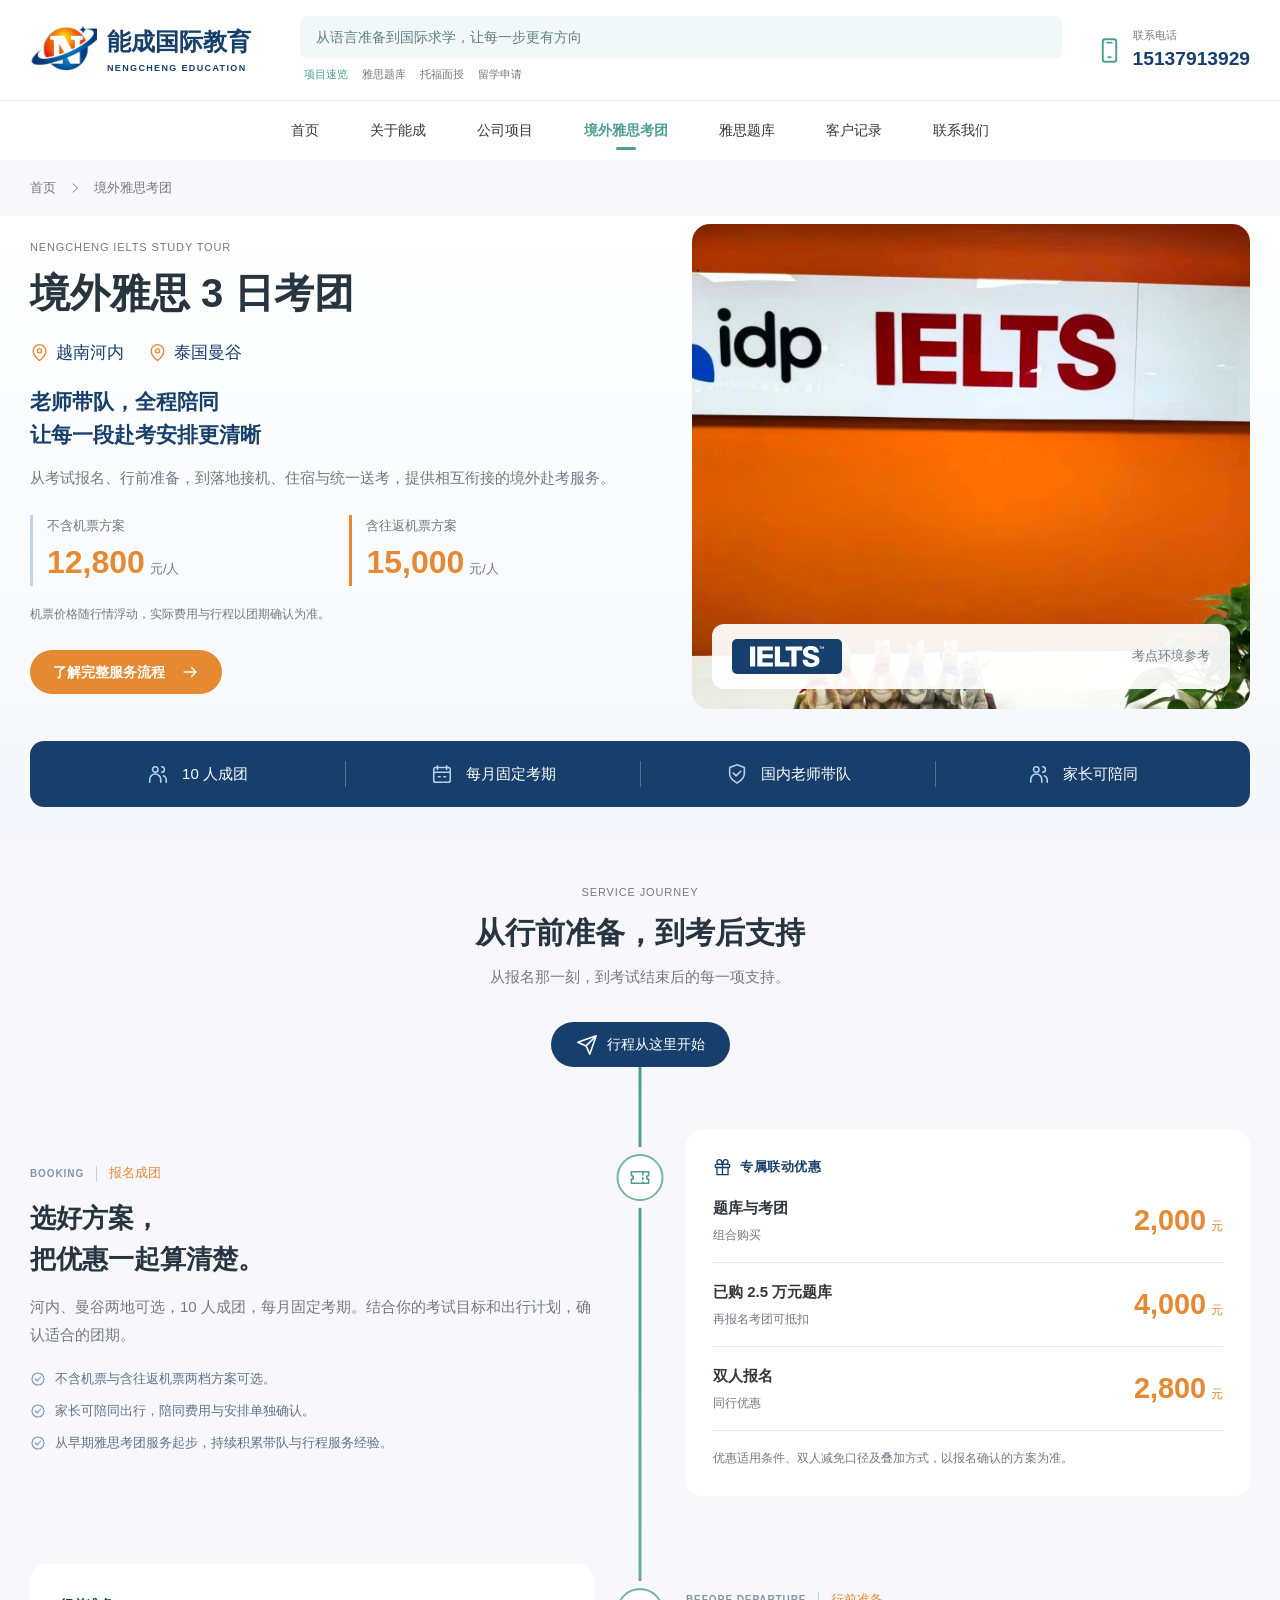
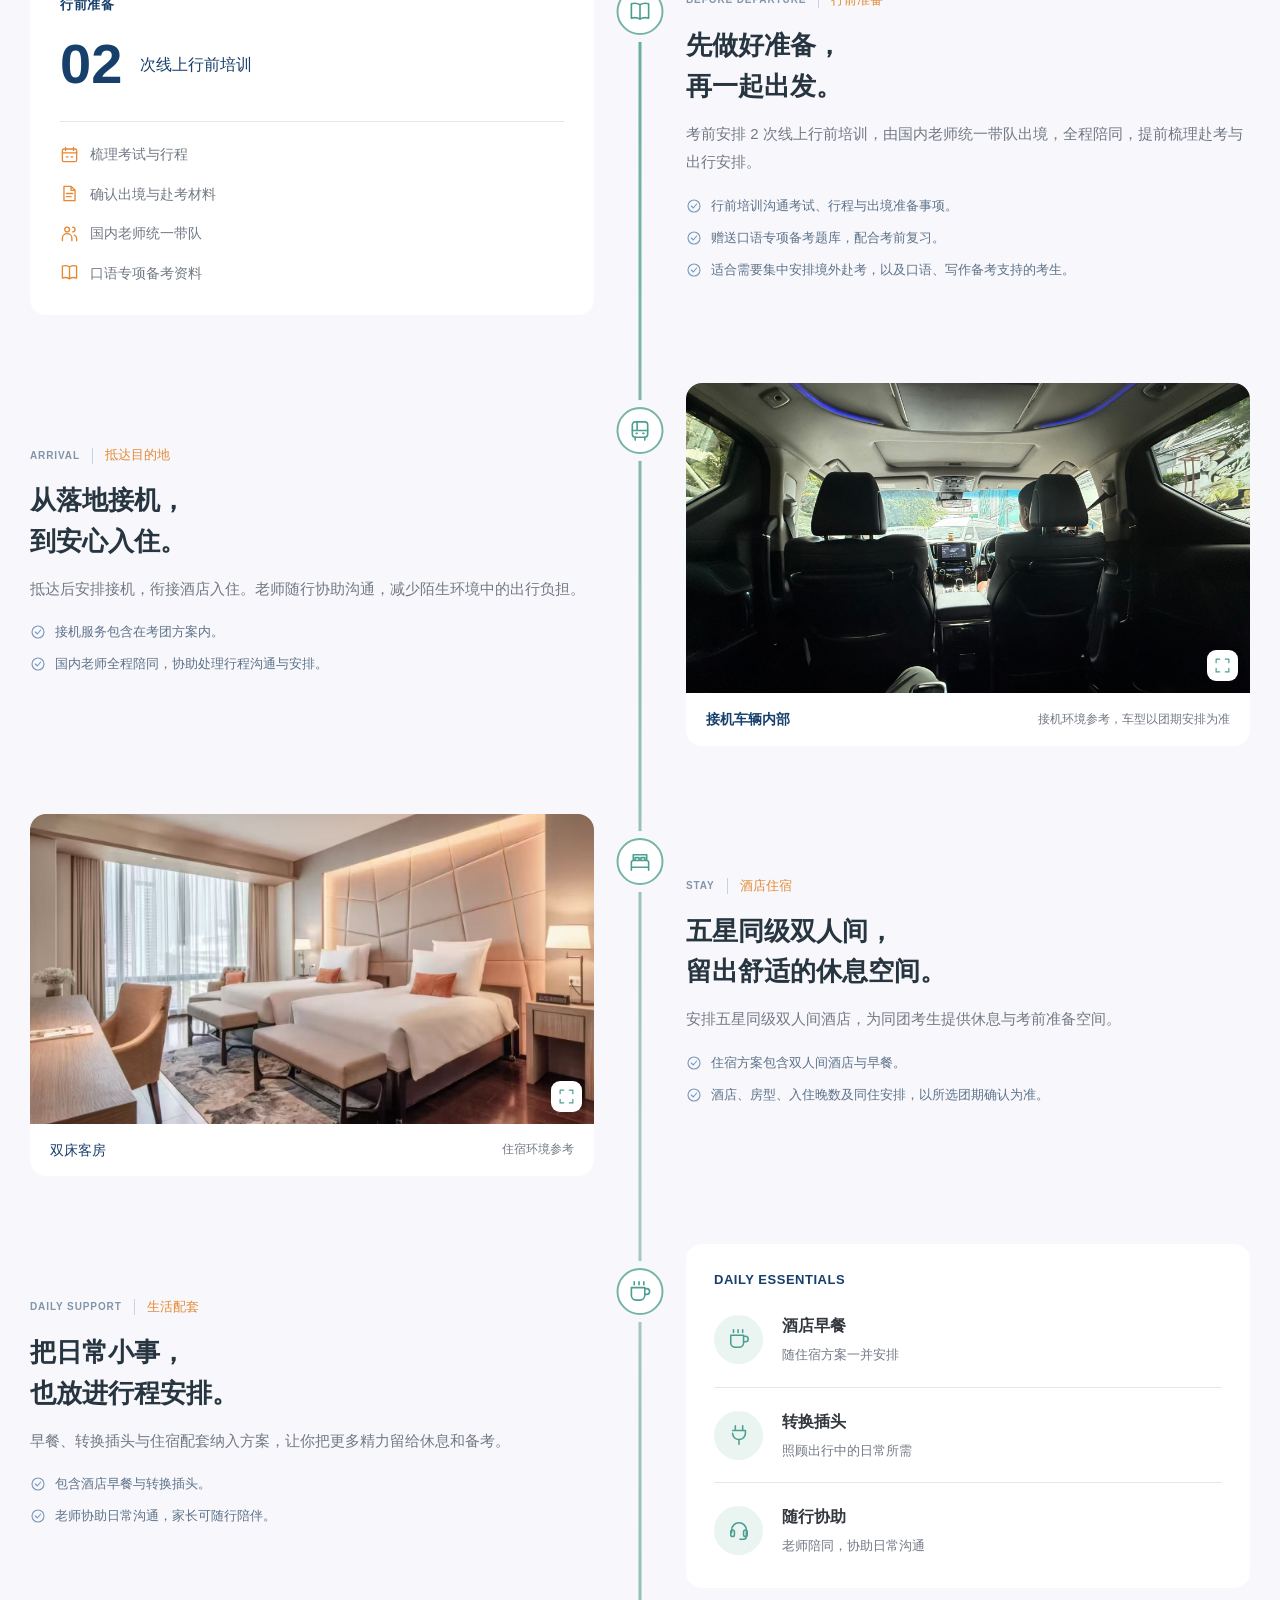
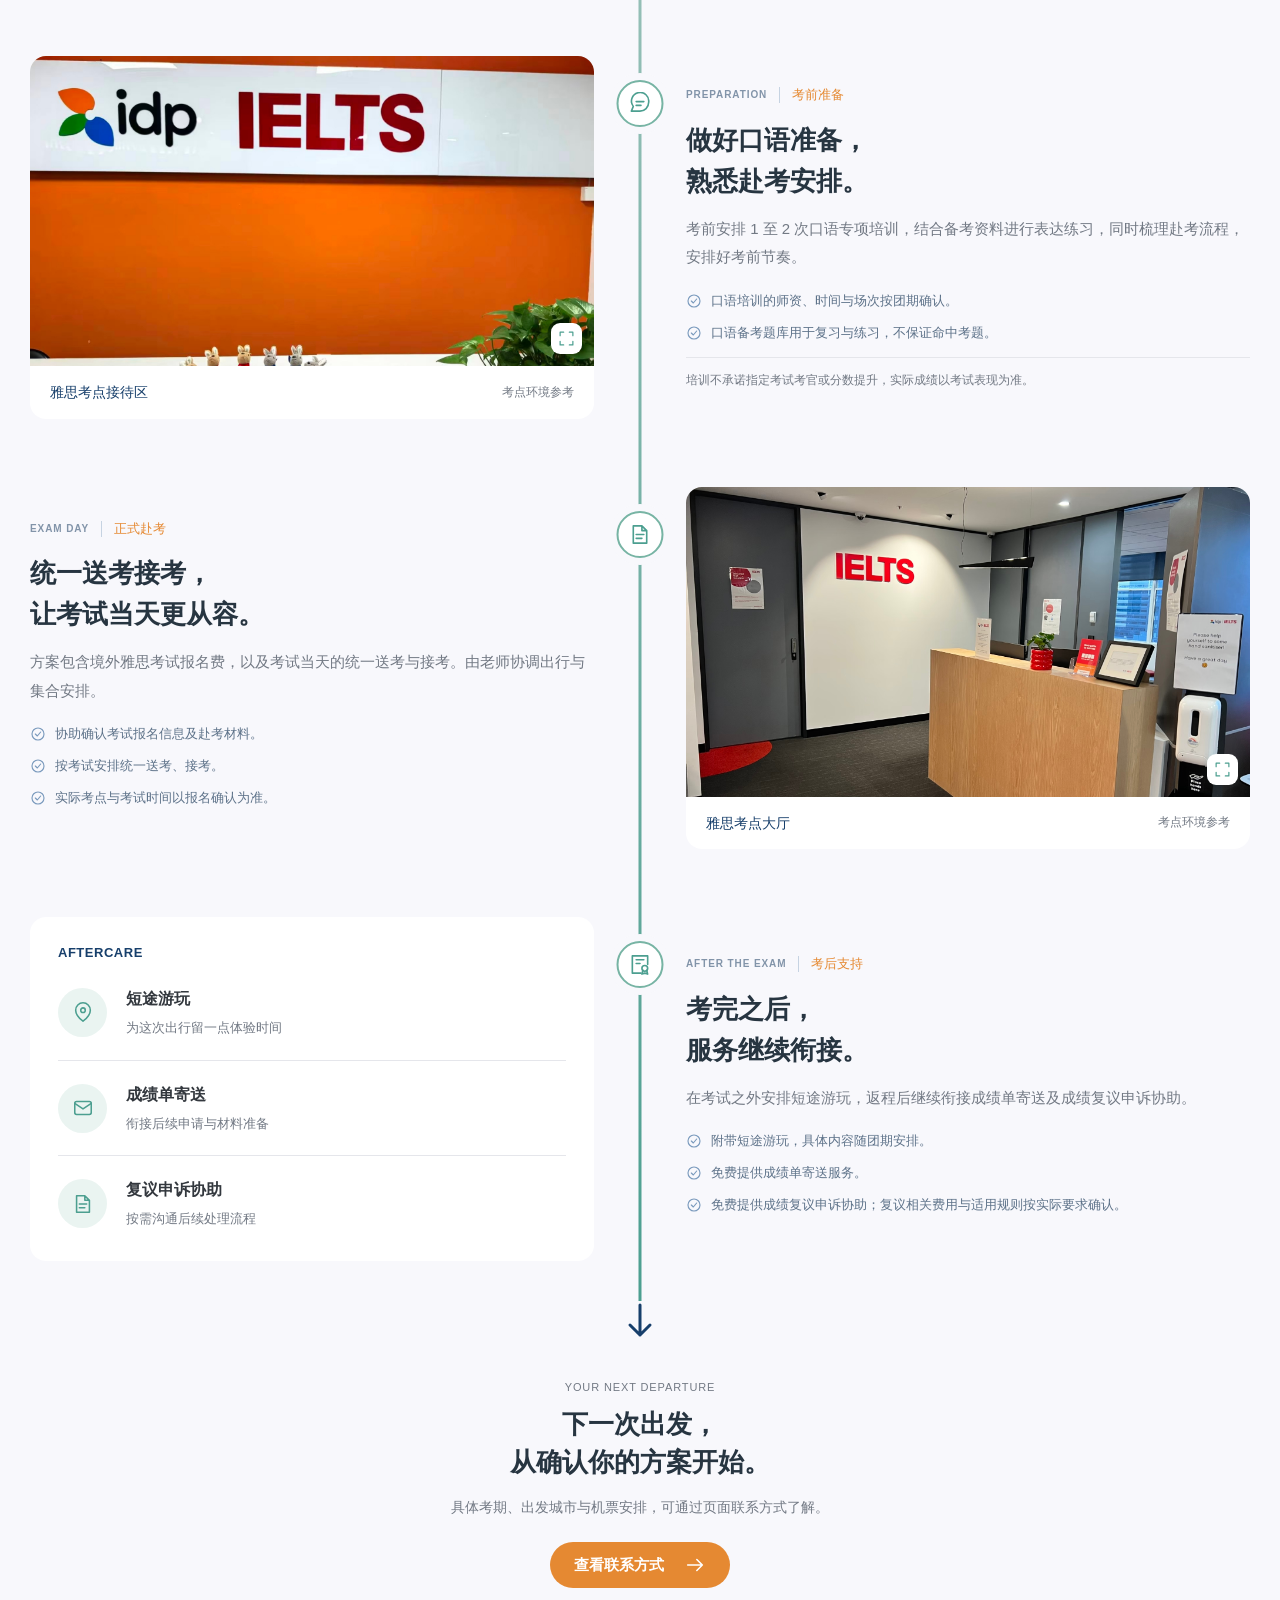
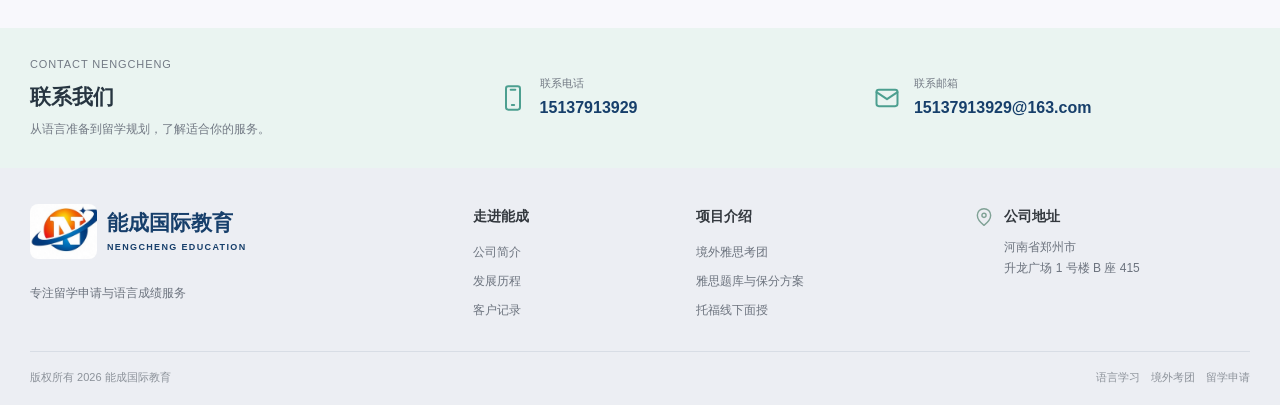
==== commit a4ee0f70: "Match education portal layout with lighter navigation and course cards" ====
--- a/exam-tours.html
+++ b/exam-tours.html
@@ -1,89 +1,760 @@
 <!DOCTYPE html>
-<html lang="zh-CN"><head><meta charset="utf-8"><meta name="viewport" content="width=device-width,initial-scale=1"><meta name="theme-color" content="#123e72"><meta name="description" content="越南河内、泰国曼谷雅思考团，国内老师统一带队。了解参考费用、考试报名、接机住宿、口语准备及考后支持等服务。"><title>境外雅思考团 | 河内、曼谷 | 能成国际教育</title><link rel="icon" href="assets/favicon.svg" type="image/svg+xml"><link rel="stylesheet" href="site.css?v=20261003"><script src="config.js?v=20261003" defer></script><script src="script.js?v=20261003" defer></script></head><body class="page-tour"><a href="#main" class="skip-link">跳转到正文</a><svg class="svg-library" aria-hidden="true" xmlns="http://www.w3.org/2000/svg">
-<symbol id="i-phone" viewBox="0 0 24 24"><rect x="6" y="2" width="12" height="20" rx="2"/><path d="M10 5h4M11 18h2"/></symbol>
-<symbol id="i-mail" viewBox="0 0 24 24"><rect x="3" y="5" width="18" height="14" rx="2"/><path d="m3 7 9 6 9-6"/></symbol>
-<symbol id="i-close" viewBox="0 0 24 24"><path d="m6 6 12 12M6 18 18 6"/></symbol>
-<symbol id="i-expand" viewBox="0 0 24 24"><path d="M8 3H3v5m13-5h5v5M3 16v5h5m8 0h5v-5"/></symbol>
-<symbol id="i-book" viewBox="0 0 24 24"><path d="M12 5c-3-2-6-2-9-1v15c3-1 6-1 9 1m0-15c3-2 6-2 9-1v15c-3-1-6-1-9 1V5Z"/></symbol>
-<symbol id="i-globe" viewBox="0 0 24 24"><circle cx="12" cy="12" r="9"/><path d="M3 12h18M12 3c-5 5-5 13 0 18 5-5 5-13 0-18Z"/></symbol>
-<symbol id="i-plane" viewBox="0 0 24 24"><path d="m22 2-7 20-4-9-9-4 20-7ZM11 13 22 2"/></symbol>
-<symbol id="i-bed" viewBox="0 0 24 24"><path d="M3 18v3m18-3v3M3 18h18v-5a2 2 0 0 0-2-2H5a2 2 0 0 0-2 2v5Zm2-7V5h14v6M7 11V8h4v3m2 0V8h4v3"/></symbol>
-<symbol id="i-file" viewBox="0 0 24 24"><path d="M14 3H5v18h14V8l-5-5Zm0 0v5h5M8 12h8m-8 4h6"/></symbol>
-<symbol id="i-arrow-right" viewBox="0 0 24 24"><path d="M4 12h16m-6-6 6 6-6 6"/></symbol>
-<symbol id="i-arrow-up-right" viewBox="0 0 24 24"><path d="M6 18 18 6M6 6h12v12"/></symbol>
-<symbol id="i-arrow-down" viewBox="0 0 24 24"><path d="M12 3v18m-6-6 6 6 6-6"/></symbol>
-<symbol id="i-chevron" viewBox="0 0 24 24"><path d="m9 5 7 7-7 7"/></symbol>
-<symbol id="i-pin" viewBox="0 0 24 24"><path d="M20 10c0 6-8 12-8 12S4 16 4 10a8 8 0 1 1 16 0Z"/><circle cx="12" cy="10" r="2.5"/></symbol>
-<symbol id="i-calendar" viewBox="0 0 24 24"><rect x="3" y="5" width="18" height="16" rx="2"/><path d="M7 3v4m10-4v4M3 10h18m-13 5h2m4 0h2"/></symbol>
-<symbol id="i-people" viewBox="0 0 24 24"><circle cx="9" cy="7" r="3"/><path d="M3 21v-3a6 6 0 0 1 12 0v3m1-17a3 3 0 0 1 0 6m2 4a5 5 0 0 1 3 4v3"/></symbol>
-<symbol id="i-check" viewBox="0 0 24 24"><circle cx="12" cy="12" r="9"/><path d="m8 12 3 3 5-6"/></symbol>
-<symbol id="i-headset" viewBox="0 0 24 24"><path d="M4 14v-3a8 8 0 0 1 16 0v7a3 3 0 0 1-3 3h-4"/><rect x="3" y="11" width="4" height="7" rx="2"/><rect x="17" y="11" width="4" height="7" rx="2"/></symbol>
-<symbol id="i-shield" viewBox="0 0 24 24"><path d="m12 2 8 3v7c0 5-8 10-8 10S4 17 4 12V5l8-3Z"/><path d="m8 11 3 3 5-5"/></symbol>
-<symbol id="i-bus" viewBox="0 0 24 24"><rect x="4" y="3" width="16" height="16" rx="3"/><path d="M4 12h16M9 3v9M7 19v3m10-3v3m-9-7h1m6 0h1"/></symbol>
-<symbol id="i-coffee" viewBox="0 0 24 24"><path d="M3 8h14v8a5 5 0 0 1-5 5H8a5 5 0 0 1-5-5V8Zm14 1h2a3 3 0 0 1 0 6h-2M6 2v3m5-3v3m5-3v3"/></symbol>
-<symbol id="i-plug" viewBox="0 0 24 24"><path d="M8 2v5m8-5v5M5 7h14v3a7 7 0 0 1-7 7v5m0-5a7 7 0 0 1-7-7"/></symbol>
-<symbol id="i-chat" viewBox="0 0 24 24"><path d="M21 11a9 9 0 0 1-9 9H3l2-5a9 9 0 1 1 16-4Z"/><path d="M8 10h8m-8 4h5"/></symbol>
-<symbol id="i-gift" viewBox="0 0 24 24"><rect x="3" y="8" width="18" height="4" rx="1"/><path d="M5 12v9h14v-9M12 8v13m0-13H8a3 3 0 1 1 3-3l1 3Zm0 0h4a3 3 0 1 0-3-3l-1 3Z"/></symbol>
-<symbol id="i-ticket" viewBox="0 0 24 24"><path d="M3 6h18v4a2 2 0 0 0 0 4v4H3v-4a2 2 0 0 0 0-4V6Zm12 0v3m0 3v2m0 3v1"/></symbol>
-<symbol id="i-plus" viewBox="0 0 24 24"><path d="M12 4v16M4 12h16"/></symbol>
-<symbol id="i-menu" viewBox="0 0 24 24"><path d="M4 7h16M4 12h16M4 17h16"/></symbol>
-<symbol id="i-home" viewBox="0 0 24 24"><path d="m3 10 9-7 9 7M5 9v12h14V9M9 21v-8h6v8"/></symbol>
-<symbol id="i-leaf" viewBox="0 0 24 24"><path d="M20 3c-7 0-15 1-15 10a6 6 0 0 0 6 6c9 0 9-9 9-16Z"/><path d="m3 22 12-12"/></symbol>
-<symbol id="i-briefcase" viewBox="0 0 24 24"><rect x="3" y="7" width="18" height="14" rx="2"/><path d="M8 7V3h8v4M3 12a24 24 0 0 0 18 0m-9 0v3"/></symbol>
-<symbol id="i-wallet" viewBox="0 0 24 24"><path d="M20 8V5H5a3 3 0 0 0-3 3v11a2 2 0 0 0 2 2h16V8H5a3 3 0 0 1-3-3V4a2 2 0 0 1 2-2h14v3"/><path d="M20 12h-6v5h6m-4-2.5h1"/></symbol>
-<symbol id="i-certificate" viewBox="0 0 24 24"><path d="M13 21H4V3h16v9M8 7h8m-8 4h4"/><circle cx="17" cy="16" r="3"/><path d="m15 18-1 4 3-1 3 1-1-4"/></symbol>
-</svg><div class="utility-bar"><div class="container"><span>欢迎来到能成国际教育</span><span>专注语言学习与国际求学服务</span></div></div>
-<header class="site-header"><div class="container masthead"><a class="brand" href="index.html" aria-label="能成国际教育首页"><span class="brand-mark" aria-hidden="true"></span><span class="brand-text">能成国际教育<small>NENGCHENG EDUCATION</small></span></a><p class="brand-motto">让世界成为<span>你的下一站</span></p><div class="header-contact"><svg class="icon" aria-hidden="true" focusable="false"><use href="#i-phone"/></svg><div><span>联系电话</span><strong data-contact-phone>15137913929</strong></div></div><button class="menu-toggle" aria-label="打开导航" aria-expanded="false" aria-controls="site-nav"><svg class="icon" aria-hidden="true" focusable="false"><use href="#i-menu"/></svg><svg class="icon" aria-hidden="true" focusable="false"><use href="#i-close"/></svg></button></div><div class="nav-bar"><nav class="container site-nav" id="site-nav" aria-label="主导航"><a href="index.html">首页</a><a href="index.html#about">关于能成</a><a href="index.html#services">公司项目</a><a href="exam-tours.html" class="active" aria-current="page">境外雅思考团</a><a href="index.html#ielts-programs">雅思题库</a><a href="index.html#transactions">客户记录</a><a href="#contact">联系我们</a></nav></div></header><main id="main"><div class="container breadcrumb"><a href="index.html">首页</a><svg class="icon" aria-hidden="true" focusable="false"><use href="#i-chevron"/></svg><span>境外雅思考团</span></div><section class="tour-intro"><div class="container tour-intro-grid"><div class="tour-intro-copy"><p class="eyebrow">NENGCHENG IELTS STUDY TOUR</p><h1>境外雅思 3 日考团</h1><p class="tour-location"><span><svg class="icon" aria-hidden="true" focusable="false"><use href="#i-pin"/></svg>越南河内</span><span><svg class="icon" aria-hidden="true" focusable="false"><use href="#i-pin"/></svg>泰国曼谷</span></p><p class="tour-lead">老师带队，全程陪同<br>让每一段赴考安排更清晰</p><p>从考试报名、行前准备，到落地接机、住宿与统一送考，提供相互衔接的境外赴考服务。</p><div class="feature-prices"><div><span>不含机票方案</span><p><strong data-price-key="tourWithoutAirfare">12,800</strong>元/人</p></div><div><span>含往返机票方案</span><p><strong data-price>15,000</strong>元/人</p></div></div><p class="fine-print">机票价格随行情浮动，实际费用与行程以团期确认为准。</p><a class="button" href="#tour-flow">了解完整服务流程<svg class="icon" aria-hidden="true" focusable="false"><use href="#i-arrow-right"/></svg></a></div><div class="tour-intro-photo"><img src="assets/center-idp.jpg" alt="IDP IELTS 接待区与标识墙，考点环境参考" fetchpriority="high"><div class="tour-photo-label"><img src="assets/ielts-logo.svg" alt="IELTS 雅思"><span>考点环境参考</span></div></div></div><div class="container tour-fact-strip"><span><svg class="icon" aria-hidden="true" focusable="false"><use href="#i-people"/></svg>10 人成团</span><span><svg class="icon" aria-hidden="true" focusable="false"><use href="#i-calendar"/></svg>每月固定考期</span><span><svg class="icon" aria-hidden="true" focusable="false"><use href="#i-shield"/></svg>国内老师带队</span><span><svg class="icon" aria-hidden="true" focusable="false"><use href="#i-people"/></svg>家长可陪同</span></div></section><section class="tour-flow section tint-section" id="tour-flow" aria-labelledby="flow-title">
+<html lang="zh-CN">
+<head>
+<meta charset="utf-8">
+<meta name="viewport" content="width=device-width,initial-scale=1">
+<meta name="theme-color" content="#123e72">
+<meta name="description" content="越南河内、泰国曼谷雅思考团，国内老师统一带队。了解参考费用、考试报名、接机住宿、口语准备及考后支持等服务。">
+<title>境外雅思考团 | 河内、曼谷 | 能成国际教育</title>
+<link rel="icon" href="assets/favicon.svg" type="image/svg+xml">
+<link rel="stylesheet" href="site.css?v=20261004">
+<script src="config.js?v=20261003" defer>
+</script>
+<script src="script.js?v=20261004" defer>
+</script>
+</head>
+<body class="page-tour">
+<a href="#main" class="skip-link">跳转到正文</a>
+<svg class="svg-library" aria-hidden="true" xmlns="http://www.w3.org/2000/svg">
+<symbol id="i-phone" viewBox="0 0 24 24">
+<rect x="6" y="2" width="12" height="20" rx="2"/>
+<path d="M10 5h4M11 18h2"/>
+</symbol>
+<symbol id="i-mail" viewBox="0 0 24 24">
+<rect x="3" y="5" width="18" height="14" rx="2"/>
+<path d="m3 7 9 6 9-6"/>
+</symbol>
+<symbol id="i-close" viewBox="0 0 24 24">
+<path d="m6 6 12 12M6 18 18 6"/>
+</symbol>
+<symbol id="i-expand" viewBox="0 0 24 24">
+<path d="M8 3H3v5m13-5h5v5M3 16v5h5m8 0h5v-5"/>
+</symbol>
+<symbol id="i-book" viewBox="0 0 24 24">
+<path d="M12 5c-3-2-6-2-9-1v15c3-1 6-1 9 1m0-15c3-2 6-2 9-1v15c-3-1-6-1-9 1V5Z"/>
+</symbol>
+<symbol id="i-globe" viewBox="0 0 24 24">
+<circle cx="12" cy="12" r="9"/>
+<path d="M3 12h18M12 3c-5 5-5 13 0 18 5-5 5-13 0-18Z"/>
+</symbol>
+<symbol id="i-plane" viewBox="0 0 24 24">
+<path d="m22 2-7 20-4-9-9-4 20-7ZM11 13 22 2"/>
+</symbol>
+<symbol id="i-bed" viewBox="0 0 24 24">
+<path d="M3 18v3m18-3v3M3 18h18v-5a2 2 0 0 0-2-2H5a2 2 0 0 0-2 2v5Zm2-7V5h14v6M7 11V8h4v3m2 0V8h4v3"/>
+</symbol>
+<symbol id="i-file" viewBox="0 0 24 24">
+<path d="M14 3H5v18h14V8l-5-5Zm0 0v5h5M8 12h8m-8 4h6"/>
+</symbol>
+<symbol id="i-arrow-right" viewBox="0 0 24 24">
+<path d="M4 12h16m-6-6 6 6-6 6"/>
+</symbol>
+<symbol id="i-arrow-up-right" viewBox="0 0 24 24">
+<path d="M6 18 18 6M6 6h12v12"/>
+</symbol>
+<symbol id="i-arrow-down" viewBox="0 0 24 24">
+<path d="M12 3v18m-6-6 6 6 6-6"/>
+</symbol>
+<symbol id="i-chevron" viewBox="0 0 24 24">
+<path d="m9 5 7 7-7 7"/>
+</symbol>
+<symbol id="i-pin" viewBox="0 0 24 24">
+<path d="M20 10c0 6-8 12-8 12S4 16 4 10a8 8 0 1 1 16 0Z"/>
+<circle cx="12" cy="10" r="2.5"/>
+</symbol>
+<symbol id="i-calendar" viewBox="0 0 24 24">
+<rect x="3" y="5" width="18" height="16" rx="2"/>
+<path d="M7 3v4m10-4v4M3 10h18m-13 5h2m4 0h2"/>
+</symbol>
+<symbol id="i-people" viewBox="0 0 24 24">
+<circle cx="9" cy="7" r="3"/>
+<path d="M3 21v-3a6 6 0 0 1 12 0v3m1-17a3 3 0 0 1 0 6m2 4a5 5 0 0 1 3 4v3"/>
+</symbol>
+<symbol id="i-check" viewBox="0 0 24 24">
+<circle cx="12" cy="12" r="9"/>
+<path d="m8 12 3 3 5-6"/>
+</symbol>
+<symbol id="i-headset" viewBox="0 0 24 24">
+<path d="M4 14v-3a8 8 0 0 1 16 0v7a3 3 0 0 1-3 3h-4"/>
+<rect x="3" y="11" width="4" height="7" rx="2"/>
+<rect x="17" y="11" width="4" height="7" rx="2"/>
+</symbol>
+<symbol id="i-shield" viewBox="0 0 24 24">
+<path d="m12 2 8 3v7c0 5-8 10-8 10S4 17 4 12V5l8-3Z"/>
+<path d="m8 11 3 3 5-5"/>
+</symbol>
+<symbol id="i-bus" viewBox="0 0 24 24">
+<rect x="4" y="3" width="16" height="16" rx="3"/>
+<path d="M4 12h16M9 3v9M7 19v3m10-3v3m-9-7h1m6 0h1"/>
+</symbol>
+<symbol id="i-coffee" viewBox="0 0 24 24">
+<path d="M3 8h14v8a5 5 0 0 1-5 5H8a5 5 0 0 1-5-5V8Zm14 1h2a3 3 0 0 1 0 6h-2M6 2v3m5-3v3m5-3v3"/>
+</symbol>
+<symbol id="i-plug" viewBox="0 0 24 24">
+<path d="M8 2v5m8-5v5M5 7h14v3a7 7 0 0 1-7 7v5m0-5a7 7 0 0 1-7-7"/>
+</symbol>
+<symbol id="i-chat" viewBox="0 0 24 24">
+<path d="M21 11a9 9 0 0 1-9 9H3l2-5a9 9 0 1 1 16-4Z"/>
+<path d="M8 10h8m-8 4h5"/>
+</symbol>
+<symbol id="i-gift" viewBox="0 0 24 24">
+<rect x="3" y="8" width="18" height="4" rx="1"/>
+<path d="M5 12v9h14v-9M12 8v13m0-13H8a3 3 0 1 1 3-3l1 3Zm0 0h4a3 3 0 1 0-3-3l-1 3Z"/>
+</symbol>
+<symbol id="i-ticket" viewBox="0 0 24 24">
+<path d="M3 6h18v4a2 2 0 0 0 0 4v4H3v-4a2 2 0 0 0 0-4V6Zm12 0v3m0 3v2m0 3v1"/>
+</symbol>
+<symbol id="i-plus" viewBox="0 0 24 24">
+<path d="M12 4v16M4 12h16"/>
+</symbol>
+<symbol id="i-menu" viewBox="0 0 24 24">
+<path d="M4 7h16M4 12h16M4 17h16"/>
+</symbol>
+<symbol id="i-home" viewBox="0 0 24 24">
+<path d="m3 10 9-7 9 7M5 9v12h14V9M9 21v-8h6v8"/>
+</symbol>
+<symbol id="i-leaf" viewBox="0 0 24 24">
+<path d="M20 3c-7 0-15 1-15 10a6 6 0 0 0 6 6c9 0 9-9 9-16Z"/>
+<path d="m3 22 12-12"/>
+</symbol>
+<symbol id="i-briefcase" viewBox="0 0 24 24">
+<rect x="3" y="7" width="18" height="14" rx="2"/>
+<path d="M8 7V3h8v4M3 12a24 24 0 0 0 18 0m-9 0v3"/>
+</symbol>
+<symbol id="i-wallet" viewBox="0 0 24 24">
+<path d="M20 8V5H5a3 3 0 0 0-3 3v11a2 2 0 0 0 2 2h16V8H5a3 3 0 0 1-3-3V4a2 2 0 0 1 2-2h14v3"/>
+<path d="M20 12h-6v5h6m-4-2.5h1"/>
+</symbol>
+<symbol id="i-certificate" viewBox="0 0 24 24">
+<path d="M13 21H4V3h16v9M8 7h8m-8 4h4"/>
+<circle cx="17" cy="16" r="3"/>
+<path d="m15 18-1 4 3-1 3 1-1-4"/>
+</symbol>
+</svg>
+<header class="site-header">
+<div class="container masthead">
+<a class="brand" href="index.html" aria-label="能成国际教育首页">
+<span class="brand-mark" aria-hidden="true">
+</span>
+<span class="brand-text">能成国际教育<small>NENGCHENG EDUCATION</small>
+</span>
+</a>
+<div class="header-guide">
+<p>从语言准备到国际求学，让每一步更有方向</p>
+<div>
+<span>项目速览</span>
+<a href="index.html#ielts-programs">雅思题库</a>
+<a href="index.html#toefl-program">托福面授</a>
+<a href="index.html#study-services">留学申请</a>
+</div>
+</div>
+<div class="header-contact">
+<svg class="icon" aria-hidden="true" focusable="false">
+<use href="#i-phone"/>
+</svg>
+<div>
+<span>联系电话</span>
+<strong data-contact-phone>15137913929</strong>
+</div>
+</div>
+<button class="menu-toggle" aria-label="打开导航" aria-expanded="false" aria-controls="site-nav">
+<svg class="icon" aria-hidden="true" focusable="false">
+<use href="#i-menu"/>
+</svg>
+<svg class="icon" aria-hidden="true" focusable="false">
+<use href="#i-close"/>
+</svg>
+</button>
+</div>
+<div class="nav-bar">
+<nav class="container site-nav" id="site-nav" aria-label="主导航">
+<a href="index.html">首页</a>
+<a href="index.html#about">关于能成</a>
+<a href="index.html#services">公司项目</a>
+<a href="exam-tours.html" class="active" aria-current="page">境外雅思考团</a>
+<a href="index.html#ielts-programs">雅思题库</a>
+<a href="index.html#transactions">客户记录</a>
+<a href="#contact">联系我们</a>
+</nav>
+</div>
+</header>
+<main id="main">
+<div class="container breadcrumb">
+<a href="index.html">首页</a>
+<svg class="icon" aria-hidden="true" focusable="false">
+<use href="#i-chevron"/>
+</svg>
+<span>境外雅思考团</span>
+</div>
+<section class="tour-intro">
+<div class="container tour-intro-grid">
+<div class="tour-intro-copy">
+<p class="eyebrow">NENGCHENG IELTS STUDY TOUR</p>
+<h1>境外雅思 3 日考团</h1>
+<p class="tour-location">
+<span>
+<svg class="icon" aria-hidden="true" focusable="false">
+<use href="#i-pin"/>
+</svg>越南河内</span>
+<span>
+<svg class="icon" aria-hidden="true" focusable="false">
+<use href="#i-pin"/>
+</svg>泰国曼谷</span>
+</p>
+<p class="tour-lead">老师带队，全程陪同<br>让每一段赴考安排更清晰</p>
+<p>从考试报名、行前准备，到落地接机、住宿与统一送考，提供相互衔接的境外赴考服务。</p>
+<div class="feature-prices">
+<div>
+<span>不含机票方案</span>
+<p>
+<strong data-price-key="tourWithoutAirfare">12,800</strong>元/人</p>
+</div>
+<div>
+<span>含往返机票方案</span>
+<p>
+<strong data-price>15,000</strong>元/人</p>
+</div>
+</div>
+<p class="fine-print">机票价格随行情浮动，实际费用与行程以团期确认为准。</p>
+<a class="button" href="#tour-flow">了解完整服务流程<svg class="icon" aria-hidden="true" focusable="false">
+<use href="#i-arrow-right"/>
+</svg>
+</a>
+</div>
+<div class="tour-intro-photo">
+<img src="assets/center-idp.jpg" alt="IDP IELTS 接待区与标识墙，考点环境参考" fetchpriority="high">
+<div class="tour-photo-label">
+<img src="assets/ielts-logo.svg" alt="IELTS 雅思">
+<span>考点环境参考</span>
+</div>
+</div>
+</div>
+<div class="container tour-fact-strip">
+<span>
+<svg class="icon" aria-hidden="true" focusable="false">
+<use href="#i-people"/>
+</svg>10 人成团</span>
+<span>
+<svg class="icon" aria-hidden="true" focusable="false">
+<use href="#i-calendar"/>
+</svg>每月固定考期</span>
+<span>
+<svg class="icon" aria-hidden="true" focusable="false">
+<use href="#i-shield"/>
+</svg>国内老师带队</span>
+<span>
+<svg class="icon" aria-hidden="true" focusable="false">
+<use href="#i-people"/>
+</svg>家长可陪同</span>
+</div>
+</section>
+<section class="tour-flow section tint-section" id="tour-flow" aria-labelledby="flow-title">
   <div class="container">
-    <div class="flow-heading"><p class="eyebrow">SERVICE JOURNEY</p><h2 id="flow-title">从行前准备，到考后支持</h2><p>从报名那一刻，到考试结束后的每一项支持。</p></div>
-    <div class="flow-start"><span><svg class="icon inline-icon " aria-hidden="true" focusable="false"><use href="#i-plane"/></svg>行程从这里开始</span></div>
+    <div class="flow-heading">
+<p class="eyebrow">SERVICE JOURNEY</p>
+<h2 id="flow-title">从行前准备，到考后支持</h2>
+<p>从报名那一刻，到考试结束后的每一项支持。</p>
+</div>
+    <div class="flow-start">
+<span>
+<svg class="icon inline-icon " aria-hidden="true" focusable="false">
+<use href="#i-plane"/>
+</svg>行程从这里开始</span>
+</div>
     <ol class="journey-line" aria-label="境外考团服务流程">
 <li class="journey-stop" id="step-01">
-      <span class="stop-marker" aria-hidden="true"><svg class="icon inline-icon " aria-hidden="true" focusable="false"><use href="#i-ticket"/></svg></span>
-      <div class="stop-copy"><p class="stop-phase"><span>BOOKING</span>报名成团</p><h3>选好方案，<br>把优惠一起算清楚。</h3><p class="stop-description">河内、曼谷两地可选，10 人成团，每月固定考期。结合你的考试目标和出行计划，确认适合的团期。</p><ul class="stop-list"><li><svg class="icon inline-icon " aria-hidden="true" focusable="false"><use href="#i-check"/></svg>不含机票与含往返机票两档方案可选。</li><li><svg class="icon inline-icon " aria-hidden="true" focusable="false"><use href="#i-check"/></svg>家长可陪同出行，陪同费用与安排单独确认。</li><li><svg class="icon inline-icon " aria-hidden="true" focusable="false"><use href="#i-check"/></svg>从早期雅思考团服务起步，持续积累带队与行程服务经验。</li></ul></div>
+      <span class="stop-marker" aria-hidden="true">
+<svg class="icon inline-icon " aria-hidden="true" focusable="false">
+<use href="#i-ticket"/>
+</svg>
+</span>
+      <div class="stop-copy">
+<p class="stop-phase">
+<span>BOOKING</span>报名成团</p>
+<h3>选好方案，<br>把优惠一起算清楚。</h3>
+<p class="stop-description">河内、曼谷两地可选，10 人成团，每月固定考期。结合你的考试目标和出行计划，确认适合的团期。</p>
+<ul class="stop-list">
+<li>
+<svg class="icon inline-icon " aria-hidden="true" focusable="false">
+<use href="#i-check"/>
+</svg>不含机票与含往返机票两档方案可选。</li>
+<li>
+<svg class="icon inline-icon " aria-hidden="true" focusable="false">
+<use href="#i-check"/>
+</svg>家长可陪同出行，陪同费用与安排单独确认。</li>
+<li>
+<svg class="icon inline-icon " aria-hidden="true" focusable="false">
+<use href="#i-check"/>
+</svg>从早期雅思考团服务起步，持续积累带队与行程服务经验。</li>
+</ul>
+</div>
       <div class="stop-visual">
-<div class="flow-offers"><p class="visual-kicker"><svg class="icon inline-icon " aria-hidden="true" focusable="false"><use href="#i-gift"/></svg>专属联动优惠</p>
-<div><p>题库与考团<span>组合购买</span></p><strong><svg class="icon inline-icon " aria-hidden="true" focusable="false"><use href="#i-gift"/></svg><span data-price-key="bundleDiscount">2,000</span><small>元</small></strong></div>
-<div><p>已购 2.5 万元题库<span>再报名考团可抵扣</span></p><strong><svg class="icon inline-icon " aria-hidden="true" focusable="false"><use href="#i-gift"/></svg><span data-price-key="existingBankDiscount">4,000</span><small>元</small></strong></div>
-<div><p>双人报名<span>同行优惠</span></p><strong><svg class="icon inline-icon " aria-hidden="true" focusable="false"><use href="#i-gift"/></svg><span data-price-key="pairDiscount">2,800</span><small>元</small></strong></div>
-<p class="offer-note">优惠适用条件、双人减免口径及叠加方式，以报名确认的方案为准。</p></div></div>
+<div class="flow-offers">
+<p class="visual-kicker">
+<svg class="icon inline-icon " aria-hidden="true" focusable="false">
+<use href="#i-gift"/>
+</svg>专属联动优惠</p>
+<div>
+<p>题库与考团<span>组合购买</span>
+</p>
+<strong>
+<svg class="icon inline-icon " aria-hidden="true" focusable="false">
+<use href="#i-gift"/>
+</svg>
+<span data-price-key="bundleDiscount">2,000</span>
+<small>元</small>
+</strong>
+</div>
+<div>
+<p>已购 2.5 万元题库<span>再报名考团可抵扣</span>
+</p>
+<strong>
+<svg class="icon inline-icon " aria-hidden="true" focusable="false">
+<use href="#i-gift"/>
+</svg>
+<span data-price-key="existingBankDiscount">4,000</span>
+<small>元</small>
+</strong>
+</div>
+<div>
+<p>双人报名<span>同行优惠</span>
+</p>
+<strong>
+<svg class="icon inline-icon " aria-hidden="true" focusable="false">
+<use href="#i-gift"/>
+</svg>
+<span data-price-key="pairDiscount">2,800</span>
+<small>元</small>
+</strong>
+</div>
+<p class="offer-note">优惠适用条件、双人减免口径及叠加方式，以报名确认的方案为准。</p>
+</div>
+</div>
     </li>
 <li class="journey-stop stop-reverse" id="step-02">
-      <span class="stop-marker" aria-hidden="true"><svg class="icon inline-icon " aria-hidden="true" focusable="false"><use href="#i-book"/></svg></span>
-      <div class="stop-copy"><p class="stop-phase"><span>BEFORE DEPARTURE</span>行前准备</p><h3>先做好准备，<br>再一起出发。</h3><p class="stop-description">考前安排 2 次线上行前培训，由国内老师统一带队出境，全程陪同，提前梳理赴考与出行安排。</p><ul class="stop-list"><li><svg class="icon inline-icon " aria-hidden="true" focusable="false"><use href="#i-check"/></svg>行前培训沟通考试、行程与出境准备事项。</li><li><svg class="icon inline-icon " aria-hidden="true" focusable="false"><use href="#i-check"/></svg>赠送口语专项备考题库，配合考前复习。</li><li><svg class="icon inline-icon " aria-hidden="true" focusable="false"><use href="#i-check"/></svg>适合需要集中安排境外赴考，以及口语、写作备考支持的考生。</li></ul></div>
+      <span class="stop-marker" aria-hidden="true">
+<svg class="icon inline-icon " aria-hidden="true" focusable="false">
+<use href="#i-book"/>
+</svg>
+</span>
+      <div class="stop-copy">
+<p class="stop-phase">
+<span>BEFORE DEPARTURE</span>行前准备</p>
+<h3>先做好准备，<br>再一起出发。</h3>
+<p class="stop-description">考前安排 2 次线上行前培训，由国内老师统一带队出境，全程陪同，提前梳理赴考与出行安排。</p>
+<ul class="stop-list">
+<li>
+<svg class="icon inline-icon " aria-hidden="true" focusable="false">
+<use href="#i-check"/>
+</svg>行前培训沟通考试、行程与出境准备事项。</li>
+<li>
+<svg class="icon inline-icon " aria-hidden="true" focusable="false">
+<use href="#i-check"/>
+</svg>赠送口语专项备考题库，配合考前复习。</li>
+<li>
+<svg class="icon inline-icon " aria-hidden="true" focusable="false">
+<use href="#i-check"/>
+</svg>适合需要集中安排境外赴考，以及口语、写作备考支持的考生。</li>
+</ul>
+</div>
       <div class="stop-visual">
-<div class="preparation-note"><p class="visual-kicker">行前准备</p><div class="briefing-count"><strong>02</strong><span>次线上行前培训</span></div><div class="preparation-items"><span><svg class="icon" aria-hidden="true" focusable="false"><use href="#i-calendar"/></svg>梳理考试与行程</span><span><svg class="icon" aria-hidden="true" focusable="false"><use href="#i-file"/></svg>确认出境与赴考材料</span><span><svg class="icon" aria-hidden="true" focusable="false"><use href="#i-people"/></svg>国内老师统一带队</span><span><svg class="icon" aria-hidden="true" focusable="false"><use href="#i-book"/></svg>口语专项备考资料</span></div></div></div></li>
+<div class="preparation-note">
+<p class="visual-kicker">行前准备</p>
+<div class="briefing-count">
+<strong>02</strong>
+<span>次线上行前培训</span>
+</div>
+<div class="preparation-items">
+<span>
+<svg class="icon" aria-hidden="true" focusable="false">
+<use href="#i-calendar"/>
+</svg>梳理考试与行程</span>
+<span>
+<svg class="icon" aria-hidden="true" focusable="false">
+<use href="#i-file"/>
+</svg>确认出境与赴考材料</span>
+<span>
+<svg class="icon" aria-hidden="true" focusable="false">
+<use href="#i-people"/>
+</svg>国内老师统一带队</span>
+<span>
+<svg class="icon" aria-hidden="true" focusable="false">
+<use href="#i-book"/>
+</svg>口语专项备考资料</span>
+</div>
+</div>
+</div>
+</li>
 <li class="journey-stop" id="step-03">
-      <span class="stop-marker" aria-hidden="true"><svg class="icon inline-icon " aria-hidden="true" focusable="false"><use href="#i-bus"/></svg></span>
-      <div class="stop-copy"><p class="stop-phase"><span>ARRIVAL</span>抵达目的地</p><h3>从落地接机，<br>到安心入住。</h3><p class="stop-description">抵达后安排接机，衔接酒店入住。老师随行协助沟通，减少陌生环境中的出行负担。</p><ul class="stop-list"><li><svg class="icon inline-icon " aria-hidden="true" focusable="false"><use href="#i-check"/></svg>接机服务包含在考团方案内。</li><li><svg class="icon inline-icon " aria-hidden="true" focusable="false"><use href="#i-check"/></svg>国内老师全程陪同，协助处理行程沟通与安排。</li></ul></div>
-      <div class="stop-visual"><figure class="photo-card"><button class="image-trigger" data-image="assets/transfer-interior.jpg" data-caption="接机车辆内部，接机环境参考，车型以团期安排为准" aria-label="查看接机车辆内部大图"><img src="assets/transfer-interior.jpg" alt="接机车辆内部，接机环境参考，车型以团期安排为准" loading="lazy"><span class="photo-expand"><svg class="icon" aria-hidden="true" focusable="false"><use href="#i-expand"/></svg></span></button><figcaption><strong>接机车辆内部</strong><span>接机环境参考，车型以团期安排为准</span></figcaption></figure></div></li>
+      <span class="stop-marker" aria-hidden="true">
+<svg class="icon inline-icon " aria-hidden="true" focusable="false">
+<use href="#i-bus"/>
+</svg>
+</span>
+      <div class="stop-copy">
+<p class="stop-phase">
+<span>ARRIVAL</span>抵达目的地</p>
+<h3>从落地接机，<br>到安心入住。</h3>
+<p class="stop-description">抵达后安排接机，衔接酒店入住。老师随行协助沟通，减少陌生环境中的出行负担。</p>
+<ul class="stop-list">
+<li>
+<svg class="icon inline-icon " aria-hidden="true" focusable="false">
+<use href="#i-check"/>
+</svg>接机服务包含在考团方案内。</li>
+<li>
+<svg class="icon inline-icon " aria-hidden="true" focusable="false">
+<use href="#i-check"/>
+</svg>国内老师全程陪同，协助处理行程沟通与安排。</li>
+</ul>
+</div>
+      <div class="stop-visual">
+<figure class="photo-card">
+<button class="image-trigger" data-image="assets/transfer-interior.jpg" data-caption="接机车辆内部，接机环境参考，车型以团期安排为准" aria-label="查看接机车辆内部大图">
+<img src="assets/transfer-interior.jpg" alt="接机车辆内部，接机环境参考，车型以团期安排为准" loading="lazy">
+<span class="photo-expand">
+<svg class="icon" aria-hidden="true" focusable="false">
+<use href="#i-expand"/>
+</svg>
+</span>
+</button>
+<figcaption>
+<strong>接机车辆内部</strong>
+<span>接机环境参考，车型以团期安排为准</span>
+</figcaption>
+</figure>
+</div>
+</li>
 <li class="journey-stop stop-reverse" id="step-04">
-      <span class="stop-marker" aria-hidden="true"><svg class="icon inline-icon " aria-hidden="true" focusable="false"><use href="#i-bed"/></svg></span>
-      <div class="stop-copy"><p class="stop-phase"><span>STAY</span>酒店住宿</p><h3>五星同级双人间，<br>留出舒适的休息空间。</h3><p class="stop-description">安排五星同级双人间酒店，为同团考生提供休息与考前准备空间。</p><ul class="stop-list"><li><svg class="icon inline-icon " aria-hidden="true" focusable="false"><use href="#i-check"/></svg>住宿方案包含双人间酒店与早餐。</li><li><svg class="icon inline-icon " aria-hidden="true" focusable="false"><use href="#i-check"/></svg>酒店、房型、入住晚数及同住安排，以所选团期确认为准。</li></ul></div>
-      <div class="stop-visual"><figure class="journey-photo"><button class="image-trigger journey-image" data-image="assets/hotel-twin.jpg" data-caption="双床客房，住宿环境参考，具体酒店及房型以团期确认为准" aria-label="查看双床客房大图"><img src="assets/hotel-twin.jpg" alt="双床酒店客房，住宿环境参考" loading="lazy"><span class="photo-expand"><svg class="icon" aria-hidden="true"><use href="#i-expand"/></svg></span></button><figcaption><span>双床客房</span><small>住宿环境参考</small></figcaption></figure></div>
+      <span class="stop-marker" aria-hidden="true">
+<svg class="icon inline-icon " aria-hidden="true" focusable="false">
+<use href="#i-bed"/>
+</svg>
+</span>
+      <div class="stop-copy">
+<p class="stop-phase">
+<span>STAY</span>酒店住宿</p>
+<h3>五星同级双人间，<br>留出舒适的休息空间。</h3>
+<p class="stop-description">安排五星同级双人间酒店，为同团考生提供休息与考前准备空间。</p>
+<ul class="stop-list">
+<li>
+<svg class="icon inline-icon " aria-hidden="true" focusable="false">
+<use href="#i-check"/>
+</svg>住宿方案包含双人间酒店与早餐。</li>
+<li>
+<svg class="icon inline-icon " aria-hidden="true" focusable="false">
+<use href="#i-check"/>
+</svg>酒店、房型、入住晚数及同住安排，以所选团期确认为准。</li>
+</ul>
+</div>
+      <div class="stop-visual">
+<figure class="journey-photo">
+<button class="image-trigger journey-image" data-image="assets/hotel-twin.jpg" data-caption="双床客房，住宿环境参考，具体酒店及房型以团期确认为准" aria-label="查看双床客房大图">
+<img src="assets/hotel-twin.jpg" alt="双床酒店客房，住宿环境参考" loading="lazy">
+<span class="photo-expand">
+<svg class="icon" aria-hidden="true">
+<use href="#i-expand"/>
+</svg>
+</span>
+</button>
+<figcaption>
+<span>双床客房</span>
+<small>住宿环境参考</small>
+</figcaption>
+</figure>
+</div>
     </li>
 <li class="journey-stop" id="step-05">
-      <span class="stop-marker" aria-hidden="true"><svg class="icon inline-icon " aria-hidden="true" focusable="false"><use href="#i-coffee"/></svg></span>
-      <div class="stop-copy"><p class="stop-phase"><span>DAILY SUPPORT</span>生活配套</p><h3>把日常小事，<br>也放进行程安排。</h3><p class="stop-description">早餐、转换插头与住宿配套纳入方案，让你把更多精力留给休息和备考。</p><ul class="stop-list"><li><svg class="icon inline-icon " aria-hidden="true" focusable="false"><use href="#i-check"/></svg>包含酒店早餐与转换插头。</li><li><svg class="icon inline-icon " aria-hidden="true" focusable="false"><use href="#i-check"/></svg>老师协助日常沟通，家长可随行陪伴。</li></ul></div>
-      <div class="stop-visual"><div class="aftercare-note"><p class="visual-kicker">DAILY ESSENTIALS</p><div><span class="service-node-icon"><svg class="icon inline-icon " aria-hidden="true" focusable="false"><use href="#i-coffee"/></svg></span><p>酒店早餐<small>随住宿方案一并安排</small></p></div><div><span class="service-node-icon"><svg class="icon inline-icon " aria-hidden="true" focusable="false"><use href="#i-plug"/></svg></span><p>转换插头<small>照顾出行中的日常所需</small></p></div><div><span class="service-node-icon"><svg class="icon inline-icon " aria-hidden="true" focusable="false"><use href="#i-headset"/></svg></span><p>随行协助<small>老师陪同，协助日常沟通</small></p></div></div></div>
+      <span class="stop-marker" aria-hidden="true">
+<svg class="icon inline-icon " aria-hidden="true" focusable="false">
+<use href="#i-coffee"/>
+</svg>
+</span>
+      <div class="stop-copy">
+<p class="stop-phase">
+<span>DAILY SUPPORT</span>生活配套</p>
+<h3>把日常小事，<br>也放进行程安排。</h3>
+<p class="stop-description">早餐、转换插头与住宿配套纳入方案，让你把更多精力留给休息和备考。</p>
+<ul class="stop-list">
+<li>
+<svg class="icon inline-icon " aria-hidden="true" focusable="false">
+<use href="#i-check"/>
+</svg>包含酒店早餐与转换插头。</li>
+<li>
+<svg class="icon inline-icon " aria-hidden="true" focusable="false">
+<use href="#i-check"/>
+</svg>老师协助日常沟通，家长可随行陪伴。</li>
+</ul>
+</div>
+      <div class="stop-visual">
+<div class="aftercare-note">
+<p class="visual-kicker">DAILY ESSENTIALS</p>
+<div>
+<span class="service-node-icon">
+<svg class="icon inline-icon " aria-hidden="true" focusable="false">
+<use href="#i-coffee"/>
+</svg>
+</span>
+<p>酒店早餐<small>随住宿方案一并安排</small>
+</p>
+</div>
+<div>
+<span class="service-node-icon">
+<svg class="icon inline-icon " aria-hidden="true" focusable="false">
+<use href="#i-plug"/>
+</svg>
+</span>
+<p>转换插头<small>照顾出行中的日常所需</small>
+</p>
+</div>
+<div>
+<span class="service-node-icon">
+<svg class="icon inline-icon " aria-hidden="true" focusable="false">
+<use href="#i-headset"/>
+</svg>
+</span>
+<p>随行协助<small>老师陪同，协助日常沟通</small>
+</p>
+</div>
+</div>
+</div>
     </li>
 <li class="journey-stop stop-reverse" id="step-06">
-      <span class="stop-marker" aria-hidden="true"><svg class="icon inline-icon " aria-hidden="true" focusable="false"><use href="#i-chat"/></svg></span>
-      <div class="stop-copy"><p class="stop-phase"><span>PREPARATION</span>考前准备</p><h3>做好口语准备，<br>熟悉赴考安排。</h3><p class="stop-description">考前安排 1 至 2 次口语专项培训，结合备考资料进行表达练习，同时梳理赴考流程，安排好考前节奏。</p><ul class="stop-list"><li><svg class="icon inline-icon " aria-hidden="true" focusable="false"><use href="#i-check"/></svg>口语培训的师资、时间与场次按团期确认。</li><li><svg class="icon inline-icon " aria-hidden="true" focusable="false"><use href="#i-check"/></svg>口语备考题库用于复习与练习，不保证命中考题。</li></ul><p class="stop-note">培训不承诺指定考试考官或分数提升，实际成绩以考试表现为准。</p></div>
-      <div class="stop-visual"><figure class="journey-photo"><button class="image-trigger journey-image" data-image="assets/center-idp.jpg" data-caption="雅思考点接待区，考点环境参考，实际考点以报名确认为准" aria-label="查看雅思考点接待区大图"><img src="assets/center-idp.jpg" alt="IDP IELTS 橙色标识墙与接待台，作为考点环境参考" loading="lazy"><span class="photo-expand"><svg class="icon" aria-hidden="true"><use href="#i-expand"/></svg></span></button><figcaption><span>雅思考点接待区</span><small>考点环境参考</small></figcaption></figure></div>
+      <span class="stop-marker" aria-hidden="true">
+<svg class="icon inline-icon " aria-hidden="true" focusable="false">
+<use href="#i-chat"/>
+</svg>
+</span>
+      <div class="stop-copy">
+<p class="stop-phase">
+<span>PREPARATION</span>考前准备</p>
+<h3>做好口语准备，<br>熟悉赴考安排。</h3>
+<p class="stop-description">考前安排 1 至 2 次口语专项培训，结合备考资料进行表达练习，同时梳理赴考流程，安排好考前节奏。</p>
+<ul class="stop-list">
+<li>
+<svg class="icon inline-icon " aria-hidden="true" focusable="false">
+<use href="#i-check"/>
+</svg>口语培训的师资、时间与场次按团期确认。</li>
+<li>
+<svg class="icon inline-icon " aria-hidden="true" focusable="false">
+<use href="#i-check"/>
+</svg>口语备考题库用于复习与练习，不保证命中考题。</li>
+</ul>
+<p class="stop-note">培训不承诺指定考试考官或分数提升，实际成绩以考试表现为准。</p>
+</div>
+      <div class="stop-visual">
+<figure class="journey-photo">
+<button class="image-trigger journey-image" data-image="assets/center-idp.jpg" data-caption="雅思考点接待区，考点环境参考，实际考点以报名确认为准" aria-label="查看雅思考点接待区大图">
+<img src="assets/center-idp.jpg" alt="IDP IELTS 橙色标识墙与接待台，作为考点环境参考" loading="lazy">
+<span class="photo-expand">
+<svg class="icon" aria-hidden="true">
+<use href="#i-expand"/>
+</svg>
+</span>
+</button>
+<figcaption>
+<span>雅思考点接待区</span>
+<small>考点环境参考</small>
+</figcaption>
+</figure>
+</div>
     </li>
 <li class="journey-stop" id="step-07">
-      <span class="stop-marker" aria-hidden="true"><svg class="icon inline-icon " aria-hidden="true" focusable="false"><use href="#i-file"/></svg></span>
-      <div class="stop-copy"><p class="stop-phase"><span>EXAM DAY</span>正式赴考</p><h3>统一送考接考，<br>让考试当天更从容。</h3><p class="stop-description">方案包含境外雅思考试报名费，以及考试当天的统一送考与接考。由老师协调出行与集合安排。</p><ul class="stop-list"><li><svg class="icon inline-icon " aria-hidden="true" focusable="false"><use href="#i-check"/></svg>协助确认考试报名信息及赴考材料。</li><li><svg class="icon inline-icon " aria-hidden="true" focusable="false"><use href="#i-check"/></svg>按考试安排统一送考、接考。</li><li><svg class="icon inline-icon " aria-hidden="true" focusable="false"><use href="#i-check"/></svg>实际考点与考试时间以报名确认为准。</li></ul></div>
-      <div class="stop-visual"><figure class="journey-photo"><button class="image-trigger journey-image" data-image="assets/center-lobby.jpg" data-caption="雅思考点大厅，考点环境参考，实际考点以报名确认为准" aria-label="查看雅思考点大厅大图"><img src="assets/center-lobby.jpg" alt="雅思考点大厅与木质接待台，实际考点以报名确认为准" loading="lazy"><span class="photo-expand"><svg class="icon" aria-hidden="true"><use href="#i-expand"/></svg></span></button><figcaption><span>雅思考点大厅</span><small>考点环境参考</small></figcaption></figure></div>
+      <span class="stop-marker" aria-hidden="true">
+<svg class="icon inline-icon " aria-hidden="true" focusable="false">
+<use href="#i-file"/>
+</svg>
+</span>
+      <div class="stop-copy">
+<p class="stop-phase">
+<span>EXAM DAY</span>正式赴考</p>
+<h3>统一送考接考，<br>让考试当天更从容。</h3>
+<p class="stop-description">方案包含境外雅思考试报名费，以及考试当天的统一送考与接考。由老师协调出行与集合安排。</p>
+<ul class="stop-list">
+<li>
+<svg class="icon inline-icon " aria-hidden="true" focusable="false">
+<use href="#i-check"/>
+</svg>协助确认考试报名信息及赴考材料。</li>
+<li>
+<svg class="icon inline-icon " aria-hidden="true" focusable="false">
+<use href="#i-check"/>
+</svg>按考试安排统一送考、接考。</li>
+<li>
+<svg class="icon inline-icon " aria-hidden="true" focusable="false">
+<use href="#i-check"/>
+</svg>实际考点与考试时间以报名确认为准。</li>
+</ul>
+</div>
+      <div class="stop-visual">
+<figure class="journey-photo">
+<button class="image-trigger journey-image" data-image="assets/center-lobby.jpg" data-caption="雅思考点大厅，考点环境参考，实际考点以报名确认为准" aria-label="查看雅思考点大厅大图">
+<img src="assets/center-lobby.jpg" alt="雅思考点大厅与木质接待台，实际考点以报名确认为准" loading="lazy">
+<span class="photo-expand">
+<svg class="icon" aria-hidden="true">
+<use href="#i-expand"/>
+</svg>
+</span>
+</button>
+<figcaption>
+<span>雅思考点大厅</span>
+<small>考点环境参考</small>
+</figcaption>
+</figure>
+</div>
     </li>
 <li class="journey-stop stop-reverse" id="step-08">
-      <span class="stop-marker" aria-hidden="true"><svg class="icon inline-icon " aria-hidden="true" focusable="false"><use href="#i-certificate"/></svg></span>
-      <div class="stop-copy"><p class="stop-phase"><span>AFTER THE EXAM</span>考后支持</p><h3>考完之后，<br>服务继续衔接。</h3><p class="stop-description">在考试之外安排短途游玩，返程后继续衔接成绩单寄送及成绩复议申诉协助。</p><ul class="stop-list"><li><svg class="icon inline-icon " aria-hidden="true" focusable="false"><use href="#i-check"/></svg>附带短途游玩，具体内容随团期安排。</li><li><svg class="icon inline-icon " aria-hidden="true" focusable="false"><use href="#i-check"/></svg>免费提供成绩单寄送服务。</li><li><svg class="icon inline-icon " aria-hidden="true" focusable="false"><use href="#i-check"/></svg>免费提供成绩复议申诉协助；复议相关费用与适用规则按实际要求确认。</li></ul></div>
+      <span class="stop-marker" aria-hidden="true">
+<svg class="icon inline-icon " aria-hidden="true" focusable="false">
+<use href="#i-certificate"/>
+</svg>
+</span>
+      <div class="stop-copy">
+<p class="stop-phase">
+<span>AFTER THE EXAM</span>考后支持</p>
+<h3>考完之后，<br>服务继续衔接。</h3>
+<p class="stop-description">在考试之外安排短途游玩，返程后继续衔接成绩单寄送及成绩复议申诉协助。</p>
+<ul class="stop-list">
+<li>
+<svg class="icon inline-icon " aria-hidden="true" focusable="false">
+<use href="#i-check"/>
+</svg>附带短途游玩，具体内容随团期安排。</li>
+<li>
+<svg class="icon inline-icon " aria-hidden="true" focusable="false">
+<use href="#i-check"/>
+</svg>免费提供成绩单寄送服务。</li>
+<li>
+<svg class="icon inline-icon " aria-hidden="true" focusable="false">
+<use href="#i-check"/>
+</svg>免费提供成绩复议申诉协助；复议相关费用与适用规则按实际要求确认。</li>
+</ul>
+</div>
       <div class="stop-visual">
-<div class="aftercare-note"><p class="visual-kicker">AFTERCARE</p><div><span class="service-node-icon"><svg class="icon inline-icon " aria-hidden="true" focusable="false"><use href="#i-pin"/></svg></span><p>短途游玩<small>为这次出行留一点体验时间</small></p></div><div><span class="service-node-icon"><svg class="icon inline-icon " aria-hidden="true" focusable="false"><use href="#i-mail"/></svg></span><p>成绩单寄送<small>衔接后续申请与材料准备</small></p></div><div><span class="service-node-icon"><svg class="icon inline-icon " aria-hidden="true" focusable="false"><use href="#i-file"/></svg></span><p>复议申诉协助<small>按需沟通后续处理流程</small></p></div></div></div>
-    </li>    </ol><div class="flow-arrow-tip" aria-hidden="true"><svg class="icon inline-icon " aria-hidden="true" focusable="false"><use href="#i-arrow-down"/></svg></div>
-    <div class="flow-finish"><p class="eyebrow">YOUR NEXT DEPARTURE</p><h2>下一次出发，<br>从确认你的方案开始。</h2><p>具体考期、出发城市与机票安排，可通过页面联系方式了解。</p><a class="pill-button" href="#contact">查看联系方式 <svg class="icon inline-icon " aria-hidden="true" focusable="false"><use href="#i-arrow-right"/></svg></a></div>
+<div class="aftercare-note">
+<p class="visual-kicker">AFTERCARE</p>
+<div>
+<span class="service-node-icon">
+<svg class="icon inline-icon " aria-hidden="true" focusable="false">
+<use href="#i-pin"/>
+</svg>
+</span>
+<p>短途游玩<small>为这次出行留一点体验时间</small>
+</p>
+</div>
+<div>
+<span class="service-node-icon">
+<svg class="icon inline-icon " aria-hidden="true" focusable="false">
+<use href="#i-mail"/>
+</svg>
+</span>
+<p>成绩单寄送<small>衔接后续申请与材料准备</small>
+</p>
+</div>
+<div>
+<span class="service-node-icon">
+<svg class="icon inline-icon " aria-hidden="true" focusable="false">
+<use href="#i-file"/>
+</svg>
+</span>
+<p>复议申诉协助<small>按需沟通后续处理流程</small>
+</p>
+</div>
+</div>
+</div>
+    </li>    </ol>
+<div class="flow-arrow-tip" aria-hidden="true">
+<svg class="icon inline-icon " aria-hidden="true" focusable="false">
+<use href="#i-arrow-down"/>
+</svg>
+</div>
+    <div class="flow-finish">
+<p class="eyebrow">YOUR NEXT DEPARTURE</p>
+<h2>下一次出发，<br>从确认你的方案开始。</h2>
+<p>具体考期、出发城市与机票安排，可通过页面联系方式了解。</p>
+<a class="pill-button" href="#contact">查看联系方式 <svg class="icon inline-icon " aria-hidden="true" focusable="false">
+<use href="#i-arrow-right"/>
+</svg>
+</a>
+</div>
   </div>
-</section></main><section class="contact-section" id="contact" aria-labelledby="contact-title"><div class="container contact-grid"><div><p class="eyebrow">CONTACT NENGCHENG</p><h2 id="contact-title">联系我们</h2><p>从语言准备到留学规划，了解适合你的服务。</p></div><div class="contact-item"><svg class="icon" aria-hidden="true" focusable="false"><use href="#i-phone"/></svg><div><span>联系电话</span><strong id="contact-phone" data-contact-phone>15137913929</strong></div></div><div class="contact-item"><svg class="icon" aria-hidden="true" focusable="false"><use href="#i-mail"/></svg><div><span>联系邮箱</span><strong id="contact-email" data-contact-email>15137913929@163.com</strong></div></div></div></section>
-<footer class="site-footer"><div class="container footer-main"><div><a class="brand" href="index.html" aria-label="能成国际教育首页"><span class="brand-mark" aria-hidden="true"></span><span class="brand-text">能成国际教育<small>NENGCHENG EDUCATION</small></span></a><p>专注留学申请与语言成绩服务</p></div><div class="footer-nav"><strong>走进能成</strong><a href="index.html#about">公司简介</a><a href="index.html#history">发展历程</a><a href="index.html#transactions">客户记录</a></div><div class="footer-nav"><strong>项目介绍</strong><a href="exam-tours.html">境外雅思考团</a><a href="index.html#ielts-programs">雅思题库与保分方案</a><a href="index.html#toefl-program">托福线下面授</a></div><div class="footer-address"><svg class="icon" aria-hidden="true" focusable="false"><use href="#i-pin"/></svg><div><strong>公司地址</strong><p>河南省郑州市<br>升龙广场 1 号楼 B 座 415</p></div></div></div><div class="container footer-bottom"><span>版权所有 <span data-year>2026</span> 能成国际教育</span><span>语言学习　境外考团　留学申请</span></div></footer><dialog class="lightbox" id="lightbox" aria-labelledby="lightbox-caption"><div class="lightbox-bar"><p id="lightbox-caption"></p><button class="lightbox-close" aria-label="关闭图片"><svg class="icon" aria-hidden="true"><use href="#i-close"/></svg></button></div><div class="lightbox-content"><img id="lightbox-image" alt=""></div></dialog></body></html>+</section>
+</main>
+<section class="contact-section" id="contact" aria-labelledby="contact-title">
+<div class="container contact-grid">
+<div>
+<p class="eyebrow">CONTACT NENGCHENG</p>
+<h2 id="contact-title">联系我们</h2>
+<p>从语言准备到留学规划，了解适合你的服务。</p>
+</div>
+<div class="contact-item">
+<svg class="icon" aria-hidden="true" focusable="false">
+<use href="#i-phone"/>
+</svg>
+<div>
+<span>联系电话</span>
+<strong id="contact-phone" data-contact-phone>15137913929</strong>
+</div>
+</div>
+<div class="contact-item">
+<svg class="icon" aria-hidden="true" focusable="false">
+<use href="#i-mail"/>
+</svg>
+<div>
+<span>联系邮箱</span>
+<strong id="contact-email" data-contact-email>15137913929@163.com</strong>
+</div>
+</div>
+</div>
+</section>
+<footer class="site-footer">
+<div class="container footer-main">
+<div>
+<a class="brand" href="index.html" aria-label="能成国际教育首页">
+<span class="brand-mark" aria-hidden="true">
+</span>
+<span class="brand-text">能成国际教育<small>NENGCHENG EDUCATION</small>
+</span>
+</a>
+<p>专注留学申请与语言成绩服务</p>
+</div>
+<div class="footer-nav">
+<strong>走进能成</strong>
+<a href="index.html#about">公司简介</a>
+<a href="index.html#history">发展历程</a>
+<a href="index.html#transactions">客户记录</a>
+</div>
+<div class="footer-nav">
+<strong>项目介绍</strong>
+<a href="exam-tours.html">境外雅思考团</a>
+<a href="index.html#ielts-programs">雅思题库与保分方案</a>
+<a href="index.html#toefl-program">托福线下面授</a>
+</div>
+<div class="footer-address">
+<svg class="icon" aria-hidden="true" focusable="false">
+<use href="#i-pin"/>
+</svg>
+<div>
+<strong>公司地址</strong>
+<p>河南省郑州市<br>升龙广场 1 号楼 B 座 415</p>
+</div>
+</div>
+</div>
+<div class="container footer-bottom">
+<span>版权所有 <span data-year>2026</span> 能成国际教育</span>
+<span>语言学习　境外考团　留学申请</span>
+</div>
+</footer>
+<dialog class="lightbox" id="lightbox" aria-labelledby="lightbox-caption">
+<div class="lightbox-bar">
+<p id="lightbox-caption">
+</p>
+<button class="lightbox-close" aria-label="关闭图片">
+<svg class="icon" aria-hidden="true">
+<use href="#i-close"/>
+</svg>
+</button>
+</div>
+<div class="lightbox-content">
+<img id="lightbox-image" alt="">
+</div>
+</dialog>
+</body>
+</html>
--- a/site.css
+++ b/site.css
@@ -1,14 +1,522 @@
-/* Nengcheng: a static education institution site, shared by both pages. */
-:root{--blue:#123e72;--blue-deep:#0d2c52;--blue-soft:#eef4fb;--orange:#e77b28;--text:#25364a;--muted:#657487;--line:#e2e7ee;--tint:#f5f7fa;--white:#fff;font-size:16px}
-*{box-sizing:border-box}html{scroll-behavior:smooth;scroll-padding-top:76px}body{margin:0;font-family:-apple-system,BlinkMacSystemFont,"PingFang SC","Microsoft YaHei",Arial,sans-serif;font-size:1rem;line-height:1.75;color:var(--text);background:white}h1,h2,h3,h4,p,figure,ul,ol,dl,dd{margin:0}h1,h2,h3,h4{line-height:1.4;color:var(--blue-deep);font-weight:650}a{color:inherit;text-decoration:none}button{font:inherit;cursor:pointer;border:0;color:inherit;background:none}img{display:block;max-width:100%}svg{display:inline-block}button,a{-webkit-tap-highlight-color:transparent}a,button{touch-action:manipulation}a:focus-visible,button:focus-visible{outline:3px solid var(--orange);outline-offset:5px}a:hover{color:var(--orange)}.container{width:min(1200px,calc(100% - 64px));margin-inline:auto}.icon{width:22px;height:22px;stroke:currentColor;stroke-width:1.7;fill:none;stroke-linecap:round;stroke-linejoin:round;flex-shrink:0;vertical-align:middle}.svg-library{position:absolute;width:0;height:0;overflow:hidden}.skip-link{position:fixed;z-index:100;top:10px;left:10px;background:white;padding:10px 18px;transform:translateY(-200%)}.skip-link:focus{transform:none}.eyebrow{color:var(--muted);font-size:.75rem;letter-spacing:.13em;font-weight:600;line-height:1.6;margin-bottom:10px}.button{display:inline-flex;justify-content:center;align-items:center;gap:20px;background:var(--orange);color:white;padding:11px 25px;border-radius:3px;font-size:.9375rem;font-weight:600;transition:background .2s}.button:hover{color:white;background:#c8631d}.button .icon{width:20px}.text-link{color:var(--blue);display:inline-flex;align-items:center;gap:12px;font-size:.9375rem}.fine-print{font-size:.8125rem;line-height:1.8;color:var(--muted);margin-top:20px}.utility-bar{background:#f3f5f7;color:#747f8d;font-size:.75rem}.utility-bar .container{display:flex;justify-content:space-between;padding-block:5px}.masthead{display:flex;align-items:center;gap:36px;min-height:102px}.brand{display:inline-flex;align-items:center;gap:12px;flex-shrink:0}.brand-mark{width:71px;height:56px;background:white url('assets/brand-source.png') -16px -9px/409px auto no-repeat;display:block;flex-shrink:0}.brand-text{font-size:1.65rem;font-weight:750;line-height:1.4;color:var(--blue);white-space:nowrap}.brand-text small{display:block;font:600 .625rem/1.4 Arial,sans-serif;letter-spacing:.16em;margin-top:3px}.brand-motto{padding-left:28px;border-left:1px solid var(--line);color:var(--muted);font-size:.9375rem;line-height:1.75}.brand-motto span{color:var(--blue);display:block;letter-spacing:.1em}.header-contact{margin-left:auto;display:flex;align-items:center;gap:13px;color:var(--blue)}.header-contact>.icon{width:34px;height:34px;color:var(--orange)}.header-contact span{display:block;font-size:.75rem;color:var(--muted)}.header-contact strong{font:600 1.55rem/1.3 Arial,sans-serif;letter-spacing:.01em}.nav-bar{background:var(--blue)}.site-nav{display:grid;grid-template-columns:repeat(7,minmax(0,1fr));color:white;align-items:stretch}.site-nav>a{padding:14px 6px;text-align:center;font-size:.9375rem;position:relative}.site-nav>a.active,.site-nav>a:hover{background:var(--orange);color:white}.menu-toggle{display:none}.hero-section{background:linear-gradient(110deg,#e9f0f8,#edf4fb);padding-top:22px}.hero-layout{display:grid;grid-template-columns:222px minmax(0,1fr);gap:20px}.project-directory{background:white;box-shadow:0 6px 20px #173b6410}.project-directory h2{background:var(--blue-deep);color:white;font-size:1rem;padding:15px 20px;display:flex;align-items:center;gap:10px}.project-directory a{display:block;padding:13px 20px;border-bottom:1px solid #eef1f5;line-height:1.5}.project-directory a:last-child{border-bottom:0}.project-directory strong{display:flex;justify-content:space-between;align-items:center;font-size:.9375rem;font-weight:600}.project-directory strong>.icon{width:15px;height:15px;color:#95a4b4}.project-directory a>span{display:block;font-size:.75rem;color:var(--muted);margin-top:6px}.project-directory a:hover{background:#f5f8fc}.brand-banner{position:relative;min-height:429px;isolation:isolate;overflow:hidden;background:#e3edf9}.brand-banner>img{position:absolute;inset:0;width:100%;height:100%;object-fit:cover;object-position:61% center;z-index:-2}.brand-banner::before{content:"";position:absolute;inset:0;background:linear-gradient(90deg,#eff6ffed 0%,#eff6ff99 38%,#eff6ff00 65%);z-index:-1}.banner-copy{padding:42px 37px;max-width:580px}.banner-copy .eyebrow{font-size:.625rem;color:#557698;letter-spacing:.12em}.banner-copy h1{font-size:2.7rem;letter-spacing:.035em;margin-bottom:8px}.banner-copy h2{font-size:1.95rem;font-weight:500;color:var(--blue);line-height:1.5}.banner-copy>p:not(.eyebrow){font-size:.875rem;line-height:1.9;color:#4c6682;margin:18px 0 22px}.brand-highlights{display:grid;grid-template-columns:repeat(4,minmax(0,1fr));padding:28px 0}.brand-highlights>div{display:flex;justify-content:center;align-items:center;gap:16px;border-left:1px solid #cfdae8}.brand-highlights>div:first-child{border:0}.brand-highlights>.icon,.brand-highlights>div>.icon{width:34px;height:34px;color:var(--blue)}.brand-highlights strong{display:block;font-size:1rem;font-weight:600;color:var(--blue)}.brand-highlights span{display:block;font-size:.75rem;color:#60778f;margin-top:3px}.section{padding:64px 0}.tint-section{background:var(--tint)}.section-heading{display:flex;align-items:flex-end;gap:30px;margin-bottom:30px;padding-bottom:22px;border-bottom:1px solid var(--line)}.section-heading>div{position:relative;padding-left:17px}.section-heading>div:before{content:"";position:absolute;left:0;top:6px;bottom:3px;width:4px;background:var(--orange)}.section-heading h2{font-size:1.9rem}.section-heading .eyebrow{margin-bottom:2px;font-size:.6875rem}.section-heading>p{margin-left:auto;color:var(--muted);font-size:.875rem;text-align:right}.about-grid{display:grid;grid-template-columns:1fr 1.12fr;gap:42px;align-items:center}.about-visual{height:285px;position:relative;overflow:hidden;background:#b3c8cc}.about-visual>img{height:100%;width:100%;object-fit:cover;object-position:65% center}.about-visual:after{position:absolute;inset:0;content:"";background:linear-gradient(90deg,#06294ec9,transparent 80%)}.about-visual>div{position:absolute;z-index:1;left:27px;bottom:30px;color:white}.about-visual>div>span{font-size:.8125rem;letter-spacing:.16em}.about-visual strong{display:block;font:600 3.5rem/1.2 Arial,sans-serif}.about-visual>div>p{margin-top:9px;font-size:.9375rem}.about-visual figcaption{position:absolute;bottom:7px;right:10px;color:white;font-size:.625rem;z-index:1;text-shadow:0 1px 4px #000}.about-copy h3{font-size:1.55rem;margin-bottom:16px}.about-copy>p{font-size:.9375rem;color:var(--muted);line-height:1.9;margin-top:10px}.about-values{display:flex;flex-wrap:wrap;gap:12px 22px;margin-top:22px;color:var(--blue)}.about-values>span{display:inline-flex;align-items:center;gap:7px;font-size:.875rem}.about-values .icon{width:19px;height:19px;color:var(--orange)}.history-heading{display:flex;align-items:center;gap:18px;margin-top:44px;margin-bottom:20px}.history-heading h3{font-size:1.15rem}.history-heading span{color:var(--muted);font-size:.8125rem}.history-line{list-style:none;display:grid;grid-template-columns:repeat(5,minmax(0,1fr));padding:0;position:relative}.history-line:before{content:"";position:absolute;left:0;right:0;top:21px;height:1px;background:#bed0e3}.history-line>li{position:relative;padding:0 24px 0 0}.history-line>li:last-child{padding-right:0}.history-dot{position:relative;background:white;color:var(--blue);border:1px solid #b4cbe2;display:grid;place-items:center;width:42px;height:42px;border-radius:50%;margin-bottom:18px}.history-dot>.icon{width:21px;height:21px}.history-line>li>strong{font-size:1.3rem;font-weight:650;color:var(--blue);display:block}.history-line h4{font-size:.9375rem;margin:6px 0}.history-line p{font-size:.8125rem;color:var(--muted);line-height:1.85}.project-tabs{display:flex;gap:0;border-bottom:1px solid var(--line);margin:-4px 0 26px}.project-tab{display:flex;align-items:center;justify-content:center;flex:1;padding:12px 10px;font-size:.9375rem;border-bottom:3px solid transparent}.project-tab>.icon{display:none}.project-tab:first-child{color:var(--orange);border-bottom-color:var(--orange)}.project-tab:hover{background:white;border-bottom-color:var(--orange)}.tour-banner{position:relative;display:flex;align-items:center;justify-content:space-between;gap:24px;isolation:isolate;min-height:240px;padding:33px 38px;background:var(--blue);color:white;overflow:hidden}.tour-banner>img{position:absolute;top:0;right:0;width:55%;height:100%;object-fit:cover;object-position:center 32%;z-index:-2}.tour-banner:before{content:"";position:absolute;inset:0;z-index:-1;background:linear-gradient(90deg,#123e72 0%,#123e72 39%,#123e72cf 54%,#0d2c5250 100%)}.tour-banner:hover{color:white}.tour-banner h3{color:white;font-size:2rem;margin:10px 0 5px}.tour-banner-copy>p{font-size:1.1rem;letter-spacing:.08em}.feature-label{display:inline-block;color:#ffc38f;font-size:.75rem;letter-spacing:.07em}.tour-banner-description{display:block;color:#cddbec;font-size:.875rem;margin-top:12px}.tour-banner-button{display:inline-flex;gap:20px;align-items:center;white-space:nowrap;padding:11px 22px;background:var(--orange);border-radius:3px;font-size:.9375rem;box-shadow:0 4px 18px #10274324}.tour-banner:hover .tour-banner-button{background:#ce6519}.subsection-heading{display:flex;align-items:center;justify-content:space-between;gap:25px;margin:34px 0 22px}.subsection-heading h3{font-size:1.45rem}.subsection-heading p{font-size:.875rem;color:var(--muted);margin-top:4px}.exam-logo{width:103px;height:35px;object-fit:contain;object-position:left center}.program-grid{display:grid;grid-template-columns:repeat(3,minmax(0,1fr));gap:22px}.program-card{background:white;border:1px solid var(--line);border-top:3px solid #3e6c9d;padding:24px 26px;display:flex;flex-direction:column}.program-card:last-child{border-top-color:var(--orange)}.program-top{display:flex;align-items:center;justify-content:space-between;gap:10px}.program-top>span{font-size:.75rem;color:var(--muted);background:#f2f5f9;padding:3px 10px}.program-top>.exam-logo{width:83px;height:25px}.program-card h3{font-size:1.3rem;margin-top:19px}.icon-list{list-style:none;padding:0;margin:17px 0 20px}.icon-list>li{display:flex;gap:9px;align-items:flex-start;font-size:.875rem;color:var(--muted);margin-bottom:8px}.icon-list .icon{width:17px;height:17px;margin-top:4px;color:#6489b4}.program-price{display:flex;gap:7px;align-items:baseline;margin-top:auto}.program-price strong{font:600 2rem/1.3 Arial,sans-serif;color:var(--orange)}.program-price span{font-size:.8125rem;color:var(--muted)}.program-note{font-size:.8125rem;line-height:1.8;color:var(--muted);border-top:1px solid var(--line);padding-top:15px;margin-top:15px}.toefl-band{margin-top:22px;padding:25px 28px;display:grid;grid-template-columns:1.2fr 1fr;gap:36px;align-items:center;background:white;border:1px solid var(--line)}.toefl-logo{width:117px;height:34px;margin-bottom:8px}.toefl-band h3{font-size:1.25rem}.toefl-band>div>p{color:var(--muted);font-size:.8125rem;margin-top:6px}.toefl-prices{display:grid;grid-template-columns:repeat(2,minmax(0,1fr));gap:25px}.toefl-prices>div{padding-left:25px;border-left:1px solid var(--line)}.toefl-prices span{color:var(--muted);font-size:.8125rem}.toefl-prices p{font-size:.75rem;margin-top:8px;display:flex;align-items:baseline;gap:6px;flex-wrap:wrap}.toefl-prices strong{font:600 1.8rem/1.3 Arial,sans-serif;color:var(--blue)}.study-band{margin-top:35px;border-top:1px solid #d6e0eb;padding-top:30px;display:grid;grid-template-columns:1fr 2fr;gap:30px}.study-band>div>.icon{color:var(--orange);width:30px;height:30px;margin-bottom:9px}.study-band h3{font-size:1.2rem}.study-band p{font-size:.8125rem;color:var(--muted);margin-top:9px}.study-services{display:grid;grid-template-columns:repeat(3,minmax(0,1fr));gap:18px}.study-services>div{background:#eaf0f7;padding:19px 17px}.study-services .icon{width:26px;height:26px;color:var(--blue);margin-bottom:10px}.study-services strong{display:block;font-size:.9375rem}.study-services span{display:block;font-size:.75rem;color:var(--muted);margin-top:5px}.records-grid{display:grid;grid-template-columns:repeat(3,minmax(0,1fr));gap:25px}.record-card{border:1px solid var(--line);background:white}.record-card>button{position:relative;display:block;width:100%;height:340px;background:#f3f5f6;padding:16px;border-bottom:1px solid var(--line);overflow:hidden}.record-card>button>img{width:100%;height:100%;object-fit:contain}.record-card>div{padding:22px 24px}.record-card>div>span{font-size:.75rem;color:var(--orange);display:flex;align-items:center;gap:6px}.record-card>div>span .icon{width:16px;height:16px}.record-card h3{font-size:1.15rem;margin:7px 0}.record-card p{font-size:.875rem;color:var(--muted)}.photo-expand,.score-expand{position:absolute;right:12px;bottom:12px;border:1px solid #c8d4e2;background:white;display:grid;place-items:center;color:var(--blue);width:32px;height:32px;border-radius:3px;box-shadow:0 2px 8px #10274315}.photo-expand .icon,.score-expand .icon{width:17px;height:17px}.image-trigger:hover .photo-expand,.image-trigger:hover .score-expand{background:var(--blue);color:white}.score-grid{display:grid;grid-template-columns:repeat(3,minmax(0,1fr));gap:25px}.score-card{background:white;border:1px solid var(--line);min-width:0}.score-card-image{position:relative;display:block;width:100%;aspect-ratio:1.4;padding:15px;background:#fff;border-bottom:1px solid var(--line)}.score-card-image img{width:100%;height:100%;object-fit:contain}.score-card-body{padding:17px 22px 20px}.score-card-heading{display:flex;justify-content:space-between;align-items:center;gap:16px}.score-card-heading h3{font-size:1rem;line-height:1.7}.score-card-heading h3>span{display:block;font-size:.6875rem;color:var(--muted);font-weight:400;letter-spacing:.04em}.score-card-heading>p{display:flex;align-items:baseline;gap:7px}.score-card-heading strong{color:var(--orange);font:600 2.25rem/1.3 Arial,sans-serif}.score-card-heading>p>span{font-size:.75rem;color:var(--muted)}.score-card-details{display:grid;grid-template-columns:repeat(4,minmax(0,1fr));margin-top:15px;padding-top:14px;border-top:1px solid var(--line)}.score-card-details>div{text-align:center;border-left:1px solid var(--line)}.score-card-details>div:first-child{border:0}.score-card-details dt{font-size:.75rem;color:var(--muted)}.score-card-details dd{font:500 1.125rem/1.6 Arial,sans-serif;color:var(--blue)}.contact-section{background:#eaf1f9;border-top:1px solid #dbe6f3;padding:35px 0}.contact-grid{display:grid;grid-template-columns:1.15fr .9fr 1fr;gap:35px;align-items:center}.contact-grid h2{font-size:1.65rem}.contact-grid>.contact-item{display:flex;gap:14px;align-items:center}.contact-grid>div>p:last-child{font-size:.8125rem;color:var(--muted);margin-top:8px}.contact-grid .eyebrow{margin-bottom:3px}.contact-item>.icon{color:var(--orange);width:29px;height:29px}.contact-item span{display:block;font-size:.8125rem;color:var(--muted)}.contact-item strong{display:block;font-size:1rem;font-weight:600;color:var(--blue);overflow-wrap:anywhere}.site-footer{background:var(--blue-deep);color:#c0cddd;padding:44px 0 18px}.footer-main{display:grid;grid-template-columns:1.5fr .7fr .9fr 1fr;gap:34px}.site-footer .brand-text{color:white;font-size:1.4rem}.site-footer .brand-mark{border-radius:3px}.footer-main>div>p{font-size:.8125rem;margin-top:16px}.footer-nav{display:flex;flex-direction:column;align-items:flex-start;gap:8px;font-size:.8125rem}.footer-nav strong,.footer-address strong{color:white;font-size:.9375rem;margin-bottom:6px}.footer-address{display:flex;gap:12px;font-size:.8125rem}.footer-address>.icon{margin-top:2px;color:#8eafd1;width:20px;height:20px}.footer-address p{margin-top:9px}.footer-bottom{margin-top:34px;padding-top:17px;border-top:1px solid #355171;display:flex;justify-content:space-between;gap:25px;color:#96abc3;font-size:.75rem}.lightbox{padding:0;border:0;border-radius:4px;width:min(1100px,calc(100vw - 32px));max-height:calc(100dvh - 32px);overflow:auto;background:#fff;color:var(--text)}.lightbox::backdrop{background:#0c213de8}.lightbox-bar{display:flex;align-items:center;justify-content:space-between;gap:20px;padding:12px 18px;border-bottom:1px solid var(--line);position:sticky;top:0;background:white;z-index:1}.lightbox-bar p{font-size:.875rem}.lightbox-close{width:42px;height:42px;display:grid;place-items:center;flex-shrink:0;background:var(--tint);border-radius:3px}.lightbox-content{padding:16px;display:flex;justify-content:center;min-height:120px;background:#f2f5f8}.lightbox-content img{max-width:100%;max-height:calc(100dvh - 140px);width:auto;height:auto;object-fit:contain}.modal-open{overflow:hidden}
+/* Nengcheng education portal: white masthead, light channels, warm campaign banners. */
+:root {
+  --blue:#173f6b; --blue-deep:#273541; --blue-soft:#edf4fa;
+  --orange:#e58932; --text:#33383e; --muted:#727984;
+  --line:#e5e6eb; --tint:#f8f8fc; --white:#fff; --teal:#4c9f90;
+  font-size:16px;
+}
+* { box-sizing:border-box; }
+html { scroll-behavior:smooth; scroll-padding-top:28px; }
+body { margin:0; background:var(--tint); color:var(--text); font-family:-apple-system,BlinkMacSystemFont,"PingFang SC","Microsoft YaHei",Arial,sans-serif; font-size:1rem; line-height:1.75; }
+h1,h2,h3,h4,p,figure,ul,ol,dl,dd { margin:0; }
+h1,h2,h3,h4 { color:var(--blue-deep); font-weight:650; line-height:1.45; }
+a { color:inherit; text-decoration:none; }
+button { font:inherit; cursor:pointer; border:0; color:inherit; background:none; }
+img { display:block; max-width:100%; }
+svg { display:inline-block; }
+a,button { -webkit-tap-highlight-color:transparent; touch-action:manipulation; }
+a:focus-visible,button:focus-visible { outline:3px solid var(--orange); outline-offset:4px; }
+a:hover { color:var(--teal); }
+.container { width:min(1220px,calc(100% - 48px)); margin-inline:auto; }
+.icon { width:22px; height:22px; fill:none; stroke:currentColor; stroke-width:1.7; stroke-linecap:round; stroke-linejoin:round; vertical-align:middle; flex-shrink:0; }
+.svg-library { position:absolute; width:0; height:0; overflow:hidden; }
+.skip-link { position:fixed; z-index:100; top:10px; left:10px; background:white; padding:10px 18px; transform:translateY(-200%); }
+.skip-link:focus { transform:none; }
+.eyebrow { font-size:.6875rem; color:var(--muted); letter-spacing:.08em; line-height:1.6; margin-bottom:8px; }
+.button,.pill-button { display:inline-flex; align-items:center; justify-content:center; gap:16px; padding:10px 23px; border-radius:24px; background:var(--orange); color:white; font-size:.875rem; font-weight:600; }
+.button:hover,.pill-button:hover { background:#c77424; color:white; }
+.button>.icon { width:18px; height:18px; }
+.text-link { display:inline-flex; align-items:center; gap:10px; color:var(--teal); font-size:.875rem; }
+.fine-print { margin-top:18px; color:var(--muted); font-size:.75rem; line-height:1.8; }
+/* Brand masthead and real, static project links. */
+.site-header { background:white; }
+.masthead { display:flex; align-items:center; gap:34px; min-height:100px; }
+.brand { display:inline-flex; align-items:center; gap:10px; min-width:0; }
+.brand-mark { display:block; flex-shrink:0; width:67px; height:55px; background:white url('assets/brand-source.png') -16px -9px/409px auto no-repeat; }
+.brand-text { color:var(--blue); font-size:1.5rem; font-weight:750; line-height:1.35; white-space:nowrap; }
+.brand-text small { display:block; font:600 .5625rem/1.4 Arial,sans-serif; letter-spacing:.15em; margin-top:4px; }
+.header-guide { flex:1; min-width:0; margin-left:15px; }
+.header-guide>p { color:#607e86; font-size:.875rem; padding:9px 16px; background:#f2f8f7; border-radius:8px; }
+.header-guide>div { display:flex; align-items:center; gap:14px; margin:6px 4px 0; font-size:.6875rem; color:var(--muted); flex-wrap:wrap; }
+.header-guide>div>span { color:var(--teal); }
+.header-contact { margin-left:auto; display:flex; gap:10px; align-items:center; color:var(--blue); }
+.header-contact>.icon { width:27px; height:27px; color:var(--teal); }
+.header-contact span { display:block; font-size:.6875rem; color:var(--muted); }
+.header-contact strong { font:600 1.2rem/1.5 Arial,sans-serif; }
+.menu-toggle { display:none; }
+.nav-bar { background:white; border-radius:14px; }
+.site-nav { display:flex; justify-content:space-between; gap:6px; align-items:center; }
+.site-nav>a { position:relative; padding:17px 8px; font-size:.875rem; text-align:center; white-space:nowrap; }
+.site-nav>a.active { color:var(--teal); font-weight:650; }
+.site-nav>a.active:after { content:""; position:absolute; width:20px; height:3px; background:var(--teal); border-radius:2px; bottom:10px; left:50%; transform:translateX(-50%); }
+.site-nav>a:hover { color:var(--teal); }
+.page-tour .nav-bar { border-top:1px solid #f0f0f4; border-radius:0; }
+.page-tour .site-nav { justify-content:center; gap:35px; }
+/* The front page follows the reference portal's directory / navigation / banner rhythm. */
+.hero-section { padding:18px 0 0; background:var(--tint); }
+.hero-layout { display:grid; grid-template-columns:280px minmax(0,1fr); gap:18px; align-items:stretch; }
+.project-directory { padding:13px 17px; background:white; border-radius:16px; }
+.project-directory h2 { font-size:1rem; font-weight:500; padding:5px 4px 11px; }
+.project-directory>a { display:flex; align-items:center; gap:10px; padding:10px 4px; border-radius:7px; }
+.directory-icon { display:grid; place-items:center; color:var(--teal); width:25px; flex-shrink:0; }
+.directory-icon .icon { width:20px; height:20px; }
+.directory-label { flex:1; min-width:0; line-height:1.5; }
+.directory-label strong { display:block; font-size:.875rem; font-weight:600; }
+.directory-label small { display:block; font-size:.6875rem; color:var(--muted); margin-top:3px; }
+.project-directory>a>.icon { width:12px; height:12px; color:#c4c9ce; }
+.project-directory>a:hover { color:var(--teal); background:#f2f8f7; }
+.hero-main { min-width:0; display:flex; flex-direction:column; gap:15px; }
+.hero-main .site-nav { width:auto; margin:0 11px; }
+.brand-banner { position:relative; isolation:isolate; overflow:hidden; border-radius:16px; min-height:345px; flex:1; background:#fff0dc; }
+.brand-banner>img { position:absolute; inset:0; z-index:-2; width:100%; height:100%; object-fit:cover; object-position:center; }
+.banner-copy { max-width:62%; padding:34px 35px 38px; }
+.banner-label { display:inline-block; color:#956232; font-size:.6875rem; padding:3px 11px; border:1px solid #d4ac76; border-radius:20px; }
+.banner-copy h1 { font-size:2.4rem; color:var(--blue); letter-spacing:.025em; margin:12px 0 4px; }
+.banner-copy h2 { font-size:1.65rem; line-height:1.5; font-weight:600; color:#444149; }
+.banner-copy h2>span { color:#c27424; }
+.banner-copy>p { font-size:.8125rem; line-height:1.9; color:#796b5c; margin:13px 0 20px; }
+.creative-label { position:absolute; bottom:9px; right:13px; color:#795f49; font-size:.5625rem; }
+.home-channel-nav { display:grid; grid-template-columns:repeat(6,minmax(0,1fr)); background:white; border-radius:14px; padding:20px 5px; margin-top:17px; }
+.home-channel-nav>a { display:flex; gap:10px; align-items:center; justify-content:center; font-size:1rem; font-weight:500; border-left:1px solid #f0f1f4; }
+.home-channel-nav>a:first-child { border:0; }
+.home-channel-nav .icon { color:var(--teal); width:23px; height:23px; }
+/* Compact editorial channels with a consistent icon title. */
+.section { padding:45px 0 0; }
+.section-heading { display:flex; gap:20px; align-items:center; border-bottom:1px solid #dcdfe5; padding-bottom:14px; margin-bottom:23px; }
+.heading-title { display:flex; align-items:center; gap:10px; }
+.heading-title>.icon { color:var(--orange); width:26px; height:26px; }
+.section-heading h2 { font-size:1.3rem; }
+.section-heading>p { font-size:.8125rem; color:var(--muted); margin-left:0; }
+.about-grid { display:grid; grid-template-columns:.9fr 1.2fr; gap:35px; background:white; border-radius:16px; padding:25px; align-items:center; }
+.about-visual { overflow:hidden; position:relative; height:235px; border-radius:12px; background:#b6c6cc; }
+.about-visual>img { width:100%; height:100%; object-fit:cover; object-position:65% center; }
+.about-visual:after { content:""; position:absolute; inset:0; background:linear-gradient(90deg,#153b63c4,transparent 90%); }
+.about-visual>div { position:absolute; bottom:27px; left:24px; z-index:1; color:white; }
+.about-visual>div>span { font-size:.6875rem; letter-spacing:.15em; }
+.about-visual strong { display:block; font:650 3.25rem/1.2 Arial,sans-serif; }
+.about-visual>div>p { font-size:.8125rem; margin-top:6px; }
+.about-visual figcaption { position:absolute; right:10px; bottom:8px; z-index:1; color:white; font-size:.5625rem; text-shadow:0 1px 3px #333; }
+.about-copy h3 { font-size:1.35rem; margin-bottom:13px; }
+.about-copy h3 br { display:none; }
+.about-copy>p { color:var(--muted); font-size:.875rem; line-height:1.9; margin-top:10px; }
+.about-values { display:flex; gap:12px 18px; flex-wrap:wrap; margin-top:18px; }
+.about-values>span { display:flex; align-items:center; gap:6px; font-size:.75rem; color:var(--teal); }
+.about-values .icon { width:17px; height:17px; }
+.history-heading { display:flex; align-items:center; flex-wrap:wrap; gap:16px; margin:26px 0 17px; }
+.history-heading h3 { font-size:1.05rem; }
+.history-heading span { color:var(--muted); font-size:.75rem; }
+.history-line { display:grid; grid-template-columns:repeat(5,minmax(0,1fr)); gap:18px; list-style:none; padding:22px; background:white; border-radius:16px; }
+.history-line>li { min-width:0; position:relative; padding-right:14px; }
+.history-line>li:not(:last-child):after { content:""; position:absolute; left:45px; top:18px; right:0; height:1px; background:#dce9e6; }
+.history-dot { display:grid; place-items:center; background:#eaf6f2; color:var(--teal); width:37px; height:37px; border-radius:50%; margin-bottom:12px; }
+.history-dot>.icon { width:20px; height:20px; }
+.history-line>li>strong { color:var(--teal); font-size:1.0625rem; display:block; }
+.history-line h4 { font-size:.8125rem; margin:6px 0; }
+.history-line p { color:var(--muted); font-size:.75rem; line-height:1.85; }
+/* Catalogue: coloured compact project covers, a quiet side panel and one tour banner. */
+.programs-layout { display:grid; grid-template-columns:210px minmax(0,1fr); gap:23px; align-items:stretch; }
+.program-guide { position:relative; border-radius:16px; padding:28px 24px; background:linear-gradient(145deg,#eaf4f1,#d8eeea); overflow:hidden; color:#498c7c; }
+.program-guide>span { font-size:.8125rem; }
+.program-guide h3 { font-size:1.65rem; color:#376b60; margin:9px 0 18px; }
+.program-guide>p { font-size:.875rem; line-height:2.2; color:#609085; }
+.program-guide>div { margin:100px 0 35px; display:grid; place-items:center; background:#ffffff80; width:120px; height:120px; border-radius:50%; box-shadow:0 0 0 15px #ffffff35; transform:rotate(-10deg); }
+.program-guide>div>.icon { width:63px; height:63px; stroke-width:1.2; }
+.program-guide>a { display:flex; gap:13px; align-items:center; font-size:.8125rem; }
+.program-guide>a .icon { width:17px; }
+.program-content { min-width:0; }
+.tour-banner { position:relative; display:flex; align-items:center; justify-content:space-between; gap:20px; isolation:isolate; overflow:hidden; min-height:190px; border-radius:16px; padding:25px 29px; background:#183f6b; color:white; }
+.tour-banner>img { position:absolute; right:0; top:0; width:55%; height:100%; object-fit:cover; object-position:center 32%; z-index:-2; }
+.tour-banner:before { position:absolute; content:""; inset:0; z-index:-1; background:linear-gradient(90deg,#1c4c73 5%,#1c4c73 38%,#1c4c739e 60%,#173f6b08); }
+.tour-banner:hover { color:white; }
+.feature-label { color:#fdc99c; font-size:.6875rem; }
+.tour-banner h3 { font-size:1.65rem; color:white; margin:6px 0; }
+.tour-banner-copy>p { font-size:.9375rem; letter-spacing:.04em; }
+.tour-banner-description { display:block; font-size:.75rem; color:#d8e7f2; margin-top:10px; }
+.tour-banner-button { display:flex; align-items:center; gap:10px; white-space:nowrap; padding:9px 16px; border-radius:22px; background:var(--orange); font-size:.8125rem; align-self:flex-end; }
+.tour-banner-button>.icon { width:18px; height:18px; }
+.tour-banner:hover .tour-banner-button { background:#c77424; }
+.subsection-heading { display:flex; align-items:center; justify-content:space-between; gap:20px; margin:24px 0 17px; }
+.subsection-heading h3 { font-size:1.125rem; }
+.subsection-heading p { font-size:.75rem; color:var(--muted); margin-top:3px; }
+.exam-logo { width:100px; height:32px; object-fit:contain; object-position:left center; }
+.exam-logo[src$="ielts-logo.svg"] { background:var(--blue); padding:6px 9px; border-radius:5px; width:90px; height:31px; }
+.program-grid { display:grid; grid-template-columns:repeat(3,minmax(0,1fr)); gap:18px; }
+.program-card { min-width:0; background:white; border-radius:15px; overflow:hidden; display:flex; flex-direction:column; }
+.program-cover { padding:19px 18px 23px; position:relative; min-height:150px; overflow:hidden; background:#fff2df; }
+.program-card:nth-child(2) .program-cover { background:#e9f4f2; }
+.program-card:nth-child(3) .program-cover { background:#efecf8; }
+.program-top { position:relative; z-index:1; display:flex; align-items:center; justify-content:space-between; gap:8px; }
+.program-top>span { font-size:.625rem; color:#927d67; }
+.program-top>.exam-logo[src$="ielts-logo.svg"] { width:66px; height:25px; padding:5px 7px; }
+.program-card h3 { position:relative; z-index:1; font-size:1.125rem; margin-top:24px; max-width:75%; }
+.program-art { position:absolute; right:-7px; bottom:-13px; display:grid; place-items:center; width:90px; height:90px; border-radius:50%; background:#f9d49670; color:#d6a25d; transform:rotate(-12deg); }
+.program-art>.icon { width:44px; height:44px; stroke-width:1.3; }
+.program-card:nth-child(2) .program-art { background:#aed5cb50; color:#83b9ac; }
+.program-card:nth-child(3) .program-art { background:#c1b5e350; color:#a598c8; }
+.icon-list { list-style:none; padding:0; margin:18px 18px 17px; }
+.icon-list>li { display:flex; align-items:flex-start; gap:7px; font-size:.75rem; color:var(--muted); margin-bottom:7px; }
+.icon-list .icon { width:15px; height:15px; margin-top:3px; color:#8fb8a9; }
+.program-price { display:flex; align-items:baseline; flex-wrap:wrap; gap:5px; margin:0 18px; margin-top:0; }
+.program-price strong { color:#d67c29; font:600 1.7rem/1.4 Arial,sans-serif; }
+.program-price>span { color:var(--muted); font-size:.6875rem; }
+.program-note { padding:14px 18px 18px; margin-top:15px; border-top:1px solid #f0f0f4; font-size:.6875rem; color:var(--muted); line-height:1.85; }
+.toefl-band { display:grid; grid-template-columns:1.15fr 1fr; gap:22px; padding:23px; background:white; border-radius:16px; margin-top:20px; align-items:center; }
+.toefl-logo { width:112px; height:32px; margin-bottom:8px; }
+.toefl-band h3 { font-size:1.125rem; }
+.toefl-band>div>p { color:var(--muted); font-size:.75rem; margin-top:7px; }
+.toefl-prices { display:grid; grid-template-columns:1fr 1fr; gap:15px; }
+.toefl-prices>div { border-left:1px solid var(--line); padding-left:17px; min-width:0; }
+.toefl-prices span { font-size:.6875rem; color:var(--muted); }
+.toefl-prices p { display:flex; flex-wrap:wrap; align-items:baseline; gap:4px; font-size:.625rem; margin-top:5px; }
+.toefl-prices strong { font:600 1.4rem/1.4 Arial,sans-serif; color:var(--blue); }
+.study-band { display:grid; grid-template-columns:1fr 2.1fr; gap:25px; background:white; padding:25px; border-radius:16px; margin-top:23px; align-items:center; }
+.study-band>div>.icon { color:var(--teal); width:28px; height:28px; margin-bottom:8px; }
+.study-band h3 { font-size:1.125rem; }
+.study-band p { color:var(--muted); font-size:.75rem; margin-top:7px; }
+.study-services { display:grid; grid-template-columns:repeat(3,minmax(0,1fr)); gap:15px; }
+.study-services>div { padding:19px; background:#f4f8fa; border-radius:13px; }
+.study-services .icon { color:#80a5b7; width:25px; height:25px; margin-bottom:9px; }
+.study-services strong { display:block; font-size:.875rem; }
+.study-services span { display:block; font-size:.6875rem; color:var(--muted); margin-top:6px; }
+.records-grid,.score-grid { display:grid; grid-template-columns:repeat(3,minmax(0,1fr)); gap:23px; }
+.record-card,.score-card { min-width:0; border-radius:16px; background:white; overflow:hidden; }
+.record-card>button { width:100%; height:300px; display:block; position:relative; background:#eef0f4; padding:16px; }
+.record-card>button>img { width:100%; height:100%; object-fit:contain; }
+.record-card>div { padding:19px 23px; }
+.record-card>div>span { display:flex; align-items:center; gap:7px; font-size:.6875rem; color:var(--teal); }
+.record-card>div>span>.icon { width:16px; height:16px; }
+.record-card h3 { font-size:1.0625rem; margin:7px 0; }
+.record-card p { color:var(--muted); font-size:.8125rem; }
+.photo-expand,.score-expand { position:absolute; bottom:12px; right:12px; display:grid; place-items:center; background:white; color:var(--teal); width:31px; height:31px; border-radius:9px; box-shadow:0 2px 9px #19334812; }
+.photo-expand>.icon,.score-expand>.icon { width:17px; height:17px; }
+.image-trigger:hover .photo-expand,.image-trigger:hover .score-expand { background:var(--teal); color:white; }
+.score-card-image { position:relative; width:100%; display:block; padding:14px; aspect-ratio:1.4; border-bottom:1px solid #f1f1f5; }
+.score-card-image img { width:100%; height:100%; object-fit:contain; }
+.score-card-body { padding:17px 22px; }
+.score-card-heading { display:flex; align-items:center; justify-content:space-between; gap:16px; }
+.score-card-heading h3 { font-size:.9375rem; }
+.score-card-heading h3>span { display:block; font-size:.625rem; color:var(--muted); font-weight:400; margin-top:4px; }
+.score-card-heading>p { display:flex; align-items:baseline; gap:5px; }
+.score-card-heading strong { color:var(--teal); font:600 2rem/1.3 Arial,sans-serif; }
+.score-card-heading>p>span { color:var(--muted); font-size:.6875rem; }
+.score-card-details { display:grid; grid-template-columns:repeat(4,minmax(0,1fr)); border-top:1px solid var(--line); padding-top:12px; margin-top:14px; }
+.score-card-details>div { text-align:center; border-left:1px solid var(--line); }
+.score-card-details>div:first-child { border:0; }
+.score-card-details dt { font-size:.6875rem; color:var(--muted); }
+.score-card-details dd { font:500 1.0625rem/1.75 Arial,sans-serif; color:var(--blue); }
+.contact-section { padding:28px 0; margin-top:40px; background:#eaf4f1; }
+.contact-grid { display:grid; grid-template-columns:1.15fr .9fr 1fr; gap:35px; align-items:center; }
+.contact-grid h2 { font-size:1.3rem; }
+.contact-grid>div>p:last-child { font-size:.75rem; color:var(--muted); margin-top:7px; }
+.contact-grid>.contact-item { display:flex; align-items:center; gap:13px; min-width:0; }
+.contact-item>.icon { color:var(--teal); width:28px; height:28px; }
+.contact-item span { font-size:.6875rem; color:var(--muted); display:block; }
+.contact-item strong { font-size:1rem; color:var(--blue); overflow-wrap:anywhere; }
+.site-footer { background:#eceef3; padding:36px 0 17px; color:#6c737e; }
+.footer-main { display:grid; grid-template-columns:1.5fr .7fr .9fr 1fr; gap:30px; }
+.site-footer .brand-text { font-size:1.3rem; }
+.site-footer .brand-mark { border-radius:8px; }
+.footer-main>div>p { font-size:.75rem; margin-top:15px; }
+.footer-nav { display:flex; flex-direction:column; align-items:flex-start; gap:8px; font-size:.75rem; }
+.footer-nav strong,.footer-address strong { color:var(--text); font-size:.875rem; margin-bottom:6px; }
+.footer-address { display:flex; gap:10px; font-size:.75rem; }
+.footer-address>.icon { color:#80a296; width:20px; height:20px; margin-top:3px; }
+.footer-address p { margin-top:9px; }
+.footer-bottom { border-top:1px solid #d8dde5; padding-top:16px; margin-top:30px; display:flex; justify-content:space-between; gap:25px; font-size:.6875rem; color:#8c929a; }
+/* Image viewer uses the supplied, unchanged originals. */
+.lightbox { padding:0; border:0; border-radius:14px; width:min(1100px,calc(100vw - 32px)); max-height:calc(100dvh - 32px); overflow:auto; background:white; color:var(--text); }
+.lightbox::backdrop { background:#182636d9; }
+.lightbox-bar { display:flex; justify-content:space-between; align-items:center; gap:20px; padding:12px 18px; border-bottom:1px solid var(--line); position:sticky; top:0; z-index:1; background:white; }
+.lightbox-bar p { font-size:.875rem; }
+.lightbox-close { display:grid; place-items:center; width:42px; height:42px; flex-shrink:0; background:var(--tint); border-radius:50%; }
+.lightbox-content { display:flex; justify-content:center; padding:16px; min-height:120px; background:#f2f5f8; }
+.lightbox-content img { max-width:100%; max-height:calc(100dvh - 140px); width:auto; height:auto; object-fit:contain; }
+.modal-open { overflow:hidden; }
+
 /* Detail page: the same institutional style, with a single linear journey. */
 .breadcrumb{display:flex;align-items:center;gap:12px;padding-block:17px;font-size:.8125rem;color:var(--muted)}.breadcrumb>.icon{width:14px;height:14px}.tour-intro{padding-bottom:32px;background:linear-gradient(180deg,white,#f4f7fb)}.tour-intro-grid{display:grid;grid-template-columns:1.1fr 1fr;gap:48px;align-items:center}.tour-intro-copy{padding-block:15px}.tour-intro-copy h1{font-size:2.5rem;line-height:1.4}.tour-location{display:flex;gap:24px;color:var(--blue);font-size:1.0625rem;margin:17px 0}.tour-location>span{display:flex;align-items:center;gap:7px}.tour-location .icon{width:19px;height:19px;color:var(--orange)}.tour-lead{font-size:1.3rem;font-weight:600;color:var(--blue);line-height:1.6;margin-bottom:14px}.tour-intro-copy>p:not(.eyebrow):not(.tour-lead):not(.tour-location):not(.fine-print){color:var(--muted);font-size:.9375rem}.tour-intro-copy>.button{margin-top:24px}.tour-intro-photo{position:relative;align-self:stretch;min-height:440px}.tour-intro-photo>img{width:100%;height:100%;object-fit:cover;position:absolute;inset:0;object-position:center}.tour-photo-label{position:absolute;bottom:20px;left:20px;right:20px;background:#ffffffed;padding:15px 20px;display:flex;align-items:center;justify-content:space-between;gap:18px}.tour-photo-label img{width:110px;height:35px;object-fit:contain}.tour-photo-label span{font-size:.8125rem;color:var(--muted)}.feature-prices{display:grid;grid-template-columns:repeat(2,minmax(0,1fr));gap:25px;margin-top:24px}.feature-prices>div{border-left:3px solid #c4d4e8;padding-left:14px}.feature-prices>div:last-child{border-color:var(--orange)}.feature-prices>div>span{display:block;color:var(--muted);font-size:.8125rem}.feature-prices p{display:flex;gap:5px;align-items:baseline;flex-wrap:wrap;font-size:.8125rem;color:var(--muted)}.feature-prices strong{font:600 2rem/1.5 Arial,sans-serif;color:var(--orange)}.tour-fact-strip{display:grid;grid-template-columns:repeat(4,minmax(0,1fr));margin-top:32px;padding:20px;background:var(--blue);color:white}.tour-fact-strip>span{display:flex;align-items:center;justify-content:center;gap:13px;font-size:.9375rem;border-left:1px solid #537298}.tour-fact-strip>span:first-child{border:0}.tour-fact-strip .icon{color:#b8d1ed}.flow-heading{text-align:center;margin-bottom:32px}.flow-heading h2{font-size:1.9rem}.flow-heading>p:last-child{font-size:.9375rem;color:var(--muted);margin-top:10px}.flow-start{text-align:center}.flow-start>span{display:inline-flex;align-items:center;gap:9px;padding:10px 25px;background:var(--blue);color:white;font-size:.875rem}.journey-line{list-style:none;padding:35px 0 0;position:relative}.journey-line:before{content:"";width:3px;position:absolute;left:50%;top:0;bottom:0;transform:translateX(-50%);background:linear-gradient(var(--blue),#a5bcd7,var(--blue))}.journey-stop{display:grid;grid-template-columns:minmax(0,1fr) minmax(0,1fr);gap:92px;position:relative;align-items:center;padding:28px 0 40px;min-height:340px}.stop-marker{position:absolute;left:50%;top:52px;transform:translateX(-50%);width:47px;height:47px;display:grid;place-items:center;background:white;border:2px solid #567fae;box-shadow:0 0 0 7px var(--tint);border-radius:50%;color:var(--blue)}.stop-marker .icon{width:23px;height:23px}.stop-copy{padding:12px 0}.stop-phase{display:flex;gap:12px;align-items:center;font-size:.8125rem;color:var(--orange);margin-bottom:13px}.stop-phase>span{font:600 .625rem/1.6 Arial,sans-serif;letter-spacing:.09em;color:#8294a9;padding-right:12px;border-right:1px solid #c6d3e2}.stop-copy h3{font-size:1.65rem;line-height:1.55;margin-bottom:13px}.stop-description{color:var(--muted);font-size:.9375rem;line-height:1.9}.stop-list{list-style:none;padding:0;margin-top:17px}.stop-list li{display:flex;align-items:flex-start;gap:9px;font-size:.8125rem;color:#5d7289;line-height:1.85;margin-bottom:8px}.stop-list .icon{width:16px;height:16px;color:#7a9abd;margin-top:4px}.stop-note{font-size:.75rem;color:var(--muted);border-top:1px solid var(--line);padding-top:12px;margin-top:12px}.stop-visual{min-width:0;background:white;border:1px solid var(--line);box-shadow:0 3px 15px #13345705}.stop-reverse .stop-copy{grid-column:2;grid-row:1}.stop-reverse .stop-visual{grid-column:1;grid-row:1}.visual-kicker{color:var(--blue);font-size:.8125rem;font-weight:600;display:flex;align-items:center;gap:8px;letter-spacing:.04em}.visual-kicker .icon{width:19px;height:19px}.flow-offers{padding:26px 27px}.flow-offers>div{display:flex;align-items:center;justify-content:space-between;gap:16px;padding:16px 0;border-bottom:1px solid var(--line)}.flow-offers>div>p{font-size:.9375rem;font-weight:600}.flow-offers>div>p>span{display:block;font-size:.75rem;color:var(--muted);font-weight:400;margin-top:4px}.flow-offers>div>strong{display:flex;align-items:baseline;color:var(--orange);font:600 1.8rem/1.5 Arial,sans-serif;gap:5px}.flow-offers>div>strong>.icon{display:none}.flow-offers small{font-size:.75rem;font-weight:400}.offer-note{font-size:.75rem;color:var(--muted);line-height:1.85;padding-top:16px}.preparation-note{padding:30px}.briefing-count{display:flex;align-items:center;gap:18px;margin:12px 0 20px}.briefing-count>strong{font:600 3.5rem/1.3 Arial,sans-serif;color:var(--blue)}.briefing-count>span{font-size:1rem;color:var(--blue)}.preparation-items{display:grid;gap:15px;border-top:1px solid var(--line);padding-top:20px}.preparation-items>span{display:flex;align-items:center;gap:11px;font-size:.875rem;color:var(--muted)}.preparation-items .icon{width:19px;height:19px;color:var(--orange)}.photo-card>button,.journey-image{display:block;position:relative;width:100%;padding:0}.photo-card img,.journey-image img{width:100%;height:310px;object-fit:cover}.photo-card figcaption,.journey-photo figcaption{display:flex;justify-content:space-between;gap:15px;align-items:center;padding:14px 20px;color:var(--blue);font-size:.875rem}.photo-card figcaption>span,.journey-photo small{color:var(--muted);font-size:.75rem}.aftercare-note{padding:25px 28px}.aftercare-note>div{display:flex;gap:19px;align-items:center;padding:20px 0;border-bottom:1px solid var(--line)}.aftercare-note>div:last-child{border:0;padding-bottom:5px}.service-node-icon{width:49px;height:49px;display:grid;place-items:center;background:var(--blue-soft);color:var(--blue);border-radius:50%;flex-shrink:0}.aftercare-note p:not(.visual-kicker){font-size:1rem;font-weight:600}.aftercare-note small{display:block;color:var(--muted);font-size:.8125rem;font-weight:400;margin-top:4px}.flow-arrow-tip{display:flex;justify-content:center;color:var(--blue)}.flow-arrow-tip .icon{height:48px;width:40px;margin-top:-5px;stroke-width:1.8}.flow-finish{text-align:center;max-width:660px;margin:35px auto 0}.flow-finish h2{font-size:1.65rem}.flow-finish>p:not(.eyebrow){font-size:.875rem;color:var(--muted);margin:14px 0 22px}.pill-button{display:inline-flex;align-items:center;justify-content:center;gap:20px;background:var(--orange);color:white;font-size:.9375rem;padding:10px 24px;border-radius:3px}.pill-button:hover{background:#c8631d;color:white}
-@media(min-width:901px){.site-header{position:relative}.nav-bar{position:relative}}
-@media(max-width:1100px){.container{width:calc(100% - 48px)}.masthead{gap:22px}.brand-motto{padding-left:20px}.brand-text{font-size:1.4rem}.header-contact strong{font-size:1.3rem}.hero-layout{grid-template-columns:205px minmax(0,1fr);gap:15px}.banner-copy{padding:38px 25px}.banner-copy h1{font-size:2.35rem}.banner-copy h2{font-size:1.65rem}.brand-banner>img{object-position:57% center}.brand-highlights>div{gap:10px}.brand-highlights>div>.icon{width:27px;height:27px}.brand-highlights strong{font-size:.875rem}.brand-highlights span{font-size:.6875rem}.about-grid{gap:30px}.program-card{padding:22px 20px}.contact-grid{gap:22px}.contact-item strong{font-size:.875rem}.footer-main{grid-template-columns:1.4fr .65fr .9fr;gap:25px}.footer-address{grid-column:1/-1;padding-top:20px;border-top:1px solid #355171}.footer-address p br{display:none}.footer-address p{margin-top:0}.footer-address>div{display:flex;gap:18px;flex-wrap:wrap}.journey-stop{gap:70px}.tour-intro-grid{gap:32px}.tour-intro-copy h1{font-size:2.1rem}.feature-prices{gap:14px}.feature-prices strong{font-size:1.8rem}}
-@media(max-width:900px){.masthead{min-height:85px}.brand-motto{display:none}.menu-toggle{display:flex;align-items:center;justify-content:center;width:44px;height:44px;color:var(--blue);border:1px solid var(--line);border-radius:3px}.menu-toggle .icon:last-child{display:none}.menu-toggle[aria-expanded=true] .icon:first-child{display:none}.menu-toggle[aria-expanded=true] .icon:last-child{display:block}.has-js .site-nav{display:none}.has-js .site-nav.is-open{display:grid}.site-nav{grid-template-columns:repeat(4,minmax(0,1fr));padding:8px 0;gap:4px}.site-nav>a{padding:11px 6px;font-size:.875rem}.hero-layout{grid-template-columns:1fr}.project-directory{display:none}.brand-banner{min-height:360px}.banner-copy{padding:30px}.banner-copy h1{font-size:2.4rem}.banner-copy h2{font-size:1.7rem}.brand-highlights{padding-block:24px;gap:18px 0;grid-template-columns:repeat(2,minmax(0,1fr))}.brand-highlights>div:nth-child(3){border:0}.brand-highlights strong{font-size:.9375rem}.brand-highlights span{font-size:.75rem}.section{padding:48px 0}.section-heading h2{font-size:1.7rem}.section-heading>p{font-size:.8125rem}.about-grid{grid-template-columns:.9fr 1.1fr;gap:25px}.about-copy h3{font-size:1.25rem}.about-copy>p{font-size:.875rem}.about-values{gap:8px 15px}.about-values>span{font-size:.75rem}.about-visual{height:300px}.history-line{gap:25px 20px;grid-template-columns:repeat(3,minmax(0,1fr))}.history-line:before{display:none}.history-line>li{padding:0}.history-dot{margin-bottom:12px}.history-line>li>strong{font-size:1.15rem}.history-heading{align-items:flex-start;gap:10px;flex-wrap:wrap}.project-tab{font-size:.8125rem;padding-inline:7px}.tour-banner{padding:27px;min-height:220px}.tour-banner h3{font-size:1.7rem}.tour-banner-description{font-size:.8125rem;max-width:280px}.tour-banner-button{gap:10px;padding:10px 15px;font-size:.875rem}.program-grid{gap:15px}.program-card{padding:20px 16px}.program-card h3{font-size:1.1rem}.program-top>span{font-size:.625rem;padding:2px 5px}.program-top>.exam-logo{width:65px}.icon-list>li{font-size:.8125rem}.program-note{font-size:.75rem}.program-price strong{font-size:1.7rem}.toefl-band{grid-template-columns:1fr;gap:20px}.toefl-prices{padding-top:15px;border-top:1px solid var(--line)}.toefl-prices>div:first-child{padding-left:0;border-left:0}.study-band{grid-template-columns:1fr}.records-grid{gap:16px}.record-card>button{height:275px;padding:10px}.record-card>div{padding:16px}.record-card h3{font-size:1rem}.record-card p{font-size:.8125rem}.score-grid{grid-template-columns:repeat(2,minmax(0,1fr));gap:20px}.contact-grid{grid-template-columns:1fr 1fr;gap:24px}.contact-grid>div:first-child{grid-column:1/-1}.contact-item strong{font-size:1rem}.tour-intro-grid{grid-template-columns:1fr 1fr;gap:24px}.tour-intro-copy h1{font-size:1.8rem}.tour-location{font-size:.9375rem;gap:14px;flex-wrap:wrap;margin:12px 0}.tour-lead{font-size:1.125rem}.tour-intro-copy>p:not(.eyebrow):not(.tour-lead):not(.tour-location):not(.fine-print){font-size:.875rem}.feature-prices{grid-template-columns:1fr;gap:12px;margin-top:17px}.feature-prices>div{display:flex;align-items:center;justify-content:space-between;gap:10px}.feature-prices strong{font-size:1.65rem}.feature-prices>div>span{font-size:.75rem}.feature-prices p{font-size:.6875rem}.tour-intro-copy>.fine-print{font-size:.75rem}.tour-intro-photo{min-height:450px}.tour-photo-label{padding:13px;left:12px;right:12px;flex-wrap:wrap;gap:4px}.tour-fact-strip{gap:15px 0;grid-template-columns:repeat(2,minmax(0,1fr))}.tour-fact-strip>span:nth-child(3){border:0}.journey-stop{gap:54px;min-height:0}.stop-marker{width:38px;height:38px}.stop-marker .icon{width:19px;height:19px}.stop-copy h3{font-size:1.35rem}.stop-phase>span{display:none}.stop-description{font-size:.875rem}.stop-list li{font-size:.75rem}.photo-card img,.journey-image img{height:260px}.photo-card figcaption,.journey-photo figcaption{flex-direction:column;align-items:flex-start;gap:3px;padding:12px 15px}.flow-offers,.preparation-note,.aftercare-note{padding:21px}.flow-offers>div{align-items:flex-start;gap:8px;flex-direction:column}.flow-offers>div>strong{font-size:1.5rem}.flow-offers>div>p{font-size:.875rem}.aftercare-note>div{gap:12px}.service-node-icon{width:38px;height:38px}.aftercare-note p:not(.visual-kicker){font-size:.9375rem}.aftercare-note small{font-size:.75rem}.briefing-count{flex-wrap:wrap;gap:7px}.preparation-items>span{font-size:.8125rem}}
-@media(max-width:600px){.container{width:calc(100% - 36px)}html{scroll-padding-top:25px}.utility-bar{font-size:.6875rem}.utility-bar .container{padding-block:4px}.utility-bar span:last-child{display:none}.masthead{min-height:78px;gap:15px;justify-content:space-between}.brand{gap:8px}.brand-mark{width:51px;height:43px;background-position:-12px -7px;background-size:314px auto}.brand-text{font-size:1.2rem;white-space:normal}.brand-text small{font-size:.48rem;letter-spacing:.12em}.header-contact{display:none}.menu-toggle{width:39px;height:39px;flex-shrink:0}.site-nav{grid-template-columns:repeat(2,minmax(0,1fr));padding-block:8px}.site-nav>a{text-align:left;padding:10px 15px;font-size:.875rem}.hero-section{padding-top:14px}.brand-banner{min-height:420px}.brand-banner>img{object-position:68% center;opacity:.68}.brand-banner:before{background:linear-gradient(90deg,#eff6fff5,#eff6ffb5 65%,#eff6ff40)}.banner-copy{padding:31px 23px}.banner-copy .eyebrow{font-size:.5625rem;max-width:240px;line-height:1.7}.banner-copy h1{font-size:2rem;margin-top:9px}.banner-copy h2{font-size:1.65rem;margin-top:10px}.banner-copy>p:not(.eyebrow){font-size:.8125rem;max-width:230px;margin:19px 0 22px}.button{padding:10px 21px;font-size:.875rem;gap:20px}.brand-highlights{padding-block:23px;gap:23px 0}.brand-highlights>div{gap:9px;justify-content:flex-start;padding-left:12px}.brand-highlights>div:nth-child(odd){padding-left:0}.brand-highlights>div>.icon{width:24px;height:24px}.brand-highlights strong{font-size:.8125rem}.brand-highlights span{font-size:.625rem;line-height:1.7}.section{padding:38px 0}.section-heading{display:block;margin-bottom:24px;padding-bottom:18px}.section-heading h2{font-size:1.55rem}.section-heading .eyebrow{font-size:.625rem}.section-heading>div{padding-left:14px}.section-heading>p{margin:13px 0 0;text-align:left;font-size:.8125rem}.about-grid{grid-template-columns:1fr;gap:24px}.about-visual{height:235px}.about-visual>div{bottom:23px}.about-visual strong{font-size:3rem}.about-copy h3{font-size:1.35rem}.about-copy>p{font-size:.875rem}.about-values>span{font-size:.8125rem}.history-heading{margin-top:30px;margin-bottom:20px;display:block}.history-heading span{display:block;font-size:.75rem;margin-top:5px}.history-line{grid-template-columns:1fr;gap:0}.history-line:before{display:block;top:10px;bottom:20px;left:18px;right:auto;width:1px;height:auto}.history-line>li{padding-left:57px;padding-bottom:24px}.history-line>li:last-child{padding-left:57px;padding-bottom:0}.history-dot{position:absolute;left:0;top:2px;width:37px;height:37px}.history-dot>.icon{width:18px;height:18px}.history-line>li>strong{font-size:1.0625rem}.history-line h4{margin:4px 0}.history-line p{font-size:.8125rem}.project-tabs{display:grid;grid-template-columns:repeat(3,minmax(0,1fr));margin-bottom:22px;border:0;gap:7px}.project-tab{border:1px solid #dce5f0;background:white;font-size:.75rem;padding:9px 4px}.project-tab:first-child{border:1px solid var(--blue);background:var(--blue);color:white}.tour-banner{display:block;min-height:300px;padding:24px}.tour-banner>img{width:100%;object-position:70% center}.tour-banner:before{background:linear-gradient(90deg,#123e72f5 0%,#123e72c9 60%,#123e7270 100%)}.tour-banner h3{font-size:1.6rem}.tour-banner-copy>p{font-size:1rem}.tour-banner-description{max-width:240px;line-height:1.85;font-size:.8125rem;margin-top:13px}.tour-banner-button{font-size:.8125rem;margin-top:21px;padding:9px 16px;gap:16px}.tour-banner-button .icon{width:18px;height:18px}.subsection-heading{margin:28px 0 18px;gap:15px}.subsection-heading h3{font-size:1.2rem}.subsection-heading p{font-size:.75rem}.subsection-heading>.exam-logo{width:69px;height:26px}.program-grid{grid-template-columns:1fr;gap:16px}.program-card{padding:23px}.program-top>.exam-logo{width:85px;height:28px}.program-top>span{font-size:.75rem;padding:3px 10px}.program-card h3{font-size:1.3rem;margin-top:15px}.icon-list{margin:14px 0 17px}.icon-list>li{font-size:.875rem}.program-price strong{font-size:1.9rem}.program-note{font-size:.8125rem}.toefl-band{padding:23px;gap:18px}.toefl-prices{gap:16px}.toefl-prices>div{padding-left:16px}.toefl-prices strong{font-size:1.6rem}.study-band{margin-top:25px;gap:20px}.study-services{grid-template-columns:1fr;gap:12px}.study-services>div{display:grid;grid-template-columns:30px 1fr;gap:0 15px;align-items:center;padding:17px}.study-services .icon{grid-row:span 2;margin:0}.study-services span{grid-column:2}.records-grid{grid-template-columns:1fr;gap:20px}.record-card>button{height:350px;padding:14px}.record-card>div{padding:20px 23px}.record-card h3{font-size:1.1rem}.record-card p{font-size:.875rem}.score-grid{grid-template-columns:1fr;gap:20px}.score-card-image{aspect-ratio:1.25}.contact-grid{grid-template-columns:1fr;gap:22px}.contact-grid>div:first-child{grid-column:auto;margin-bottom:3px}.contact-grid h2{font-size:1.5rem}.contact-item strong{font-size:1rem}.contact-grid>.contact-item{gap:15px}.site-footer{padding-top:30px}.footer-main{grid-template-columns:1fr 1fr;gap:27px 18px}.footer-main>div:first-child{grid-column:1/-1}.site-footer .brand-text{font-size:1.25rem}.footer-main>div>p{margin-top:13px}.footer-nav{font-size:.8125rem}.footer-address>div{display:block}.footer-address p{margin-top:4px}.footer-bottom{flex-direction:column;gap:5px;margin-top:25px;font-size:.6875rem}.lightbox{width:calc(100vw - 16px);max-height:calc(100dvh - 16px)}.lightbox-bar{padding:10px 12px;gap:12px}.lightbox-bar p{font-size:.75rem}.lightbox-close{width:35px;height:35px}.lightbox-content{padding:8px}.fine-print{font-size:.75rem;line-height:1.85}.breadcrumb{font-size:.75rem;padding-block:14px}.tour-intro-grid{grid-template-columns:1fr;gap:25px}.tour-intro-copy{padding-top:4px}.tour-intro-copy h1{font-size:1.9rem}.tour-intro-copy>.eyebrow{font-size:.625rem}.tour-lead{font-size:1.25rem}.tour-location{font-size:.9375rem;margin-block:17px}.feature-prices{grid-template-columns:repeat(2,minmax(0,1fr));gap:12px;margin-top:22px}.feature-prices>div{display:block;padding-left:10px}.feature-prices>div>span{font-size:.75rem}.feature-prices p{gap:3px;font-size:.6875rem}.feature-prices strong{font-size:1.75rem}.tour-intro-photo{min-height:280px}.tour-photo-label{left:15px;right:15px;bottom:15px;flex-wrap:nowrap}.tour-fact-strip{margin-top:23px;padding:19px 10px;gap:18px 0}.tour-fact-strip>span{gap:8px;font-size:.8125rem}.tour-fact-strip .icon{width:18px;height:18px}.flow-heading{text-align:left;margin-bottom:25px}.flow-heading h2{font-size:1.55rem}.flow-heading>p:last-child{font-size:.8125rem}.flow-start{text-align:left}.flow-start>span{font-size:.8125rem;padding:10px 18px}.journey-line{padding-top:10px}.journey-line:before{left:19px;transform:none}.journey-stop{grid-template-columns:1fr;padding:25px 0 10px 53px;gap:16px}.stop-marker{left:20px;top:40px;width:34px;height:34px;box-shadow:0 0 0 4px var(--tint)}.stop-marker>.icon{width:17px;height:17px}.stop-reverse .stop-copy,.stop-reverse .stop-visual{grid-column:auto;grid-row:auto}.stop-copy{padding-block:7px}.stop-phase{font-size:.8125rem;margin-bottom:9px}.stop-phase>span{display:inline;font-size:.5625rem}.stop-copy h3{font-size:1.4rem;line-height:1.5}.stop-description{font-size:.875rem}.stop-list li{font-size:.8125rem}.stop-visual{margin-bottom:16px}.flow-offers,.preparation-note,.aftercare-note{padding:20px}.flow-offers>div{gap:7px;flex-direction:row;align-items:center;flex-wrap:wrap}.flow-offers>div>p{font-size:.8125rem}.flow-offers>div>strong{font-size:1.4rem}.flow-offers>div>p>span{font-size:.6875rem}.offer-note{font-size:.6875rem}.briefing-count>strong{font-size:2.7rem}.briefing-count>span{font-size:.875rem}.preparation-items>span{font-size:.8125rem}.photo-card img,.journey-image img{height:auto;max-height:300px;object-fit:contain}.photo-card figcaption,.journey-photo figcaption{padding:12px 14px;font-size:.8125rem}.photo-card figcaption>span,.journey-photo small{font-size:.6875rem}.flow-arrow-tip{justify-content:flex-start;padding-left:0}.flow-arrow-tip .icon{margin-left:1px;width:38px}.flow-finish{margin-top:25px}.flow-finish h2{font-size:1.5rem}.flow-finish>p:not(.eyebrow){font-size:.8125rem}.aftercare-note>div{gap:12px;padding-block:17px}.aftercare-note small{font-size:.75rem}.stop-note{font-size:.6875rem}}
-@media(prefers-reduced-motion:reduce){html{scroll-behavior:auto}*,*:before,*:after{transition:none!important}}
-/* The supplied official IELTS mark is the white version. */
-.exam-logo[src$="ielts-logo.svg"]{background:var(--blue);padding:7px 9px;border-radius:2px;width:112px;height:40px}.program-top>.exam-logo[src$="ielts-logo.svg"]{width:94px;height:34px}.tour-photo-label img{background:var(--blue);padding:7px 9px;border-radius:2px;height:40px}.brand{min-width:0;flex-shrink:1}
-@media(max-width:900px){.header-contact{display:none}.menu-toggle{margin-left:auto}.subsection-heading>.exam-logo[src$="ielts-logo.svg"]{width:93px;height:34px;flex-shrink:0}}
-@media(max-width:600px){.subsection-heading>.exam-logo[src$="ielts-logo.svg"]{width:74px;height:29px;padding:6px}}
+
+/* Detail cards retain their single journey, with the same softer corners and palette. */
+.tour-intro { padding-top:8px; }
+.tour-intro-photo { border-radius:18px; overflow:hidden; }
+.tour-photo-label { border-radius:12px; }
+.tour-photo-label img { background:var(--blue); padding:7px 9px; border-radius:5px; }
+.tour-fact-strip { border-radius:14px; }
+.stop-visual { border-radius:16px; overflow:hidden; border:0; box-shadow:none; }
+.flow-start>span { border-radius:25px; }
+.flow-finish .pill-button { border-radius:24px; }
+.journey-line:before { background:linear-gradient(var(--teal),#abc9c2,var(--teal)); }
+.stop-marker { border-color:#77b4a4; color:var(--teal); }
+.service-node-icon { background:#eaf4f1; color:var(--teal); }
+@media(max-width:1100px) {
+  .masthead { gap:22px; }
+  .header-guide { margin-left:0; }
+  .header-guide>p { font-size:.75rem; }
+  .brand-text { font-size:1.35rem; }
+  .hero-layout { grid-template-columns:245px minmax(0,1fr); gap:16px; }
+  .hero-main .site-nav { flex-wrap:wrap; justify-content:flex-start; gap:0 12px; padding:4px 0; }
+  .site-nav>a { padding:10px 7px; font-size:.8125rem; }
+  .site-nav>a.active:after { bottom:4px; }
+  .banner-copy { padding:30px 25px; }
+  .banner-copy h1 { font-size:2rem; }
+  .banner-copy h2 { font-size:1.4rem; }
+  .programs-layout { grid-template-columns:170px minmax(0,1fr); gap:18px; }
+  .program-guide { padding:23px 19px; }
+  .program-guide h3 { font-size:1.4rem; }
+  .program-guide>div { width:105px; height:105px; }
+  .program-grid { gap:14px; }
+  .program-cover { padding-inline:15px; }
+  .program-card h3 { font-size:1rem; max-width:90%; }
+  .program-top { flex-wrap:wrap; }
+  .tour-banner { padding:24px; }
+  .tour-banner-button { padding:8px 12px; }
+  .contact-grid { gap:22px; }
+  .contact-item strong { font-size:.875rem; }
+  .footer-main { grid-template-columns:1.4fr .7fr 1fr; }
+  .footer-address { grid-column:1/-1; border-top:1px solid #d8dde5; padding-top:17px; }
+  .footer-address>div { display:flex; flex-wrap:wrap; gap:15px; }
+  .footer-address p { margin:0; }
+  .footer-address br { display:none; }
+  .tour-intro-grid { gap:30px; }
+  .tour-intro-copy h1 { font-size:2.15rem; }
+  .journey-stop { gap:70px; }
+}
+@media(max-width:900px) {
+  .masthead { min-height:84px; }
+  .header-guide { display:none; }
+  .header-contact { display:none; }
+  .header-contact strong { font-size:1.1rem; }
+  .menu-toggle { display:flex; align-items:center; justify-content:center; width:40px; height:40px; border-radius:9px; color:var(--blue); background:#f2f6f5; flex-shrink:0; }
+  .menu-toggle .icon:last-child { display:none; }
+  .menu-toggle[aria-expanded=true] .icon:first-child { display:none; }
+  .menu-toggle[aria-expanded=true] .icon:last-child { display:block; }
+  .has-js .site-nav,.has-js .page-tour .site-nav { display:none; }
+  .has-js .site-nav.is-open,.has-js .page-tour .site-nav.is-open { display:grid; }
+  .site-nav,.page-tour .site-nav { display:grid; grid-template-columns:repeat(4,minmax(0,1fr)); gap:5px; padding:8px; }
+  .site-nav>a { white-space:normal; border-radius:6px; padding:11px 8px; }
+  .site-nav>a.active { background:#eaf4f1; }
+  .site-nav>a.active:after { display:none; }
+  .has-js .hero-main .nav-bar:has(.site-nav:not(.is-open)) { display:none; }
+  .hero-layout { grid-template-columns:1fr; }
+  .project-directory { display:none; }
+  .brand-banner { min-height:325px; }
+  .banner-copy { max-width:62%; padding:30px; }
+  .banner-copy h1 { font-size:2.2rem; }
+  .banner-copy h2 { font-size:1.55rem; }
+  .home-channel-nav { padding-block:16px; grid-template-columns:repeat(3,minmax(0,1fr)); gap:17px 0; }
+  .home-channel-nav>a { font-size:.875rem; }
+  .home-channel-nav>a:nth-child(4) { border:0; }
+  .home-channel-nav .icon { width:20px; height:20px; }
+  .section { padding-top:35px; }
+  .section-heading { flex-wrap:wrap; gap:7px 15px; }
+  .section-heading>p { font-size:.75rem; }
+  .about-grid { gap:24px; padding:22px; grid-template-columns:1fr 1.2fr; }
+  .about-copy h3 { font-size:1.125rem; }
+  .about-copy>p { font-size:.8125rem; }
+  .about-visual { height:245px; }
+  .history-line { grid-template-columns:repeat(3,minmax(0,1fr)); gap:22px; }
+  .history-line>li:after { display:none; }
+  .programs-layout { grid-template-columns:1fr; }
+  .program-guide { display:none; }
+  .tour-banner { min-height:180px; }
+  .program-card h3 { font-size:1.125rem; }
+  .toefl-band { padding:22px; }
+  .study-band { grid-template-columns:1fr; }
+  .records-grid { gap:17px; }
+  .record-card>button { height:245px; padding:10px; }
+  .record-card>div { padding:17px; }
+  .record-card h3 { font-size:.9375rem; }
+  .record-card p { font-size:.75rem; }
+  .score-grid { grid-template-columns:repeat(2,minmax(0,1fr)); gap:20px; }
+  .contact-grid { grid-template-columns:1fr 1fr; }
+  .contact-grid>div:first-child { grid-column:1/-1; }
+  .contact-item strong { font-size:1rem; }
+  .tour-intro-grid { gap:24px; }
+  .tour-intro-copy h1 { font-size:1.85rem; }
+  .tour-location { font-size:.9375rem; gap:14px; flex-wrap:wrap; }
+  .tour-lead { font-size:1.125rem; }
+  .feature-prices { grid-template-columns:1fr; gap:13px; }
+  .feature-prices>div { display:flex; align-items:center; flex-wrap:wrap; gap:6px 12px; }
+  .feature-prices strong { font-size:1.75rem; }
+  .feature-prices>div>span { font-size:.75rem; }
+  .tour-intro-photo { min-height:445px; }
+  .tour-photo-label { flex-wrap:wrap; gap:5px; padding:13px; }
+  .tour-fact-strip { grid-template-columns:repeat(2,minmax(0,1fr)); gap:18px 0; }
+  .tour-fact-strip>span:nth-child(3) { border:0; }
+  .journey-stop { gap:54px; min-height:0; }
+  .stop-marker { width:38px; height:38px; }
+  .stop-marker>.icon { width:19px; height:19px; }
+  .stop-copy h3 { font-size:1.35rem; }
+  .stop-phase>span { display:none; }
+  .stop-description { font-size:.875rem; }
+  .stop-list li { font-size:.75rem; }
+  .photo-card img,.journey-image img { height:260px; }
+  .photo-card figcaption,.journey-photo figcaption { align-items:flex-start; flex-direction:column; gap:3px; padding:13px 15px; }
+  .flow-offers,.preparation-note,.aftercare-note { padding:21px; }
+  .flow-offers>div { flex-direction:column; align-items:flex-start; gap:7px; }
+  .flow-offers>div>strong { font-size:1.5rem; }
+  .aftercare-note>div { gap:12px; }
+  .service-node-icon { width:38px; height:38px; }
+  .aftercare-note p:not(.visual-kicker) { font-size:.9375rem; }
+  .aftercare-note small { font-size:.75rem; }
+  .briefing-count { flex-wrap:wrap; gap:7px; }
+  .preparation-items>span { font-size:.8125rem; }
+}
+@media(max-width:600px) {
+  .container { width:calc(100% - 28px); }
+  .masthead { min-height:76px; gap:12px; }
+  .brand { gap:7px; }
+  .brand-mark { width:51px; height:43px; background-position:-12px -7px; background-size:314px auto; }
+  .brand-text { font-size:1.2rem; white-space:normal; }
+  .brand-text small { font-size:.45rem; letter-spacing:.1em; }
+  .header-contact { display:none; }
+  .menu-toggle { margin-left:auto; }
+  .site-nav,.page-tour .site-nav { grid-template-columns:repeat(2,minmax(0,1fr)); }
+  .site-nav>a { text-align:left; font-size:.875rem; padding:11px 12px; }
+  .hero-section { padding-top:13px; }
+  .hero-main { gap:13px; }
+  .brand-banner { min-height:400px; border-radius:13px; }
+  .brand-banner>img { inset:auto -115px -5px auto; width:640px; max-width:none; height:230px; object-position:center; opacity:.85; }
+  .brand-banner:before { content:""; position:absolute; inset:0; background:linear-gradient(90deg,#fff1de 15%,#fff1deb0 55%,#fff1de08); z-index:-1; }
+  .banner-copy { max-width:100%; padding:32px 23px 42px; }
+  .banner-label { font-size:.625rem; }
+  .banner-copy h1 { font-size:2rem; margin-top:15px; }
+  .banner-copy h2 { font-size:1.5rem; margin-top:10px; max-width:260px; }
+  .banner-copy h2>span { display:block; }
+  .banner-copy>p { font-size:.8125rem; max-width:270px; margin:17px 0 22px; }
+  .banner-copy>p br { display:none; }
+  .creative-label { font-size:.5rem; }
+  .home-channel-nav { margin-top:13px; border-radius:13px; padding:16px 0; gap:19px 0; }
+  .home-channel-nav>a { flex-direction:column; gap:4px; font-size:.75rem; border:0; }
+  .home-channel-nav .icon { width:23px; height:23px; }
+  .section { padding-top:31px; }
+  .section-heading { display:block; margin-bottom:17px; padding-bottom:13px; }
+  .section-heading h2 { font-size:1.25rem; }
+  .section-heading>p { margin-top:9px; font-size:.75rem; }
+  .heading-title { gap:8px; }
+  .heading-title>.icon { width:23px; height:23px; }
+  .about-grid { grid-template-columns:1fr; padding:17px; gap:21px; border-radius:13px; }
+  .about-visual { height:200px; }
+  .about-visual strong { font-size:2.8rem; }
+  .about-copy h3 { font-size:1.2rem; }
+  .about-copy>p { font-size:.8125rem; }
+  .about-values { gap:11px 14px; }
+  .about-values>span { font-size:.75rem; }
+  .history-heading { margin-top:23px; gap:5px; display:block; }
+  .history-heading span { display:block; margin-top:4px; }
+  .history-line { grid-template-columns:1fr; gap:0; padding:22px; border-radius:13px; }
+  .history-line>li { padding:0 0 23px 52px; }
+  .history-line>li:last-child { padding-bottom:0; }
+  .history-line>li:not(:last-child):after { display:block; left:17px; top:39px; bottom:5px; right:auto; width:1px; height:auto; }
+  .history-dot { position:absolute; top:0; left:0; }
+  .history-line h4 { font-size:.8125rem; }
+  .history-line p { font-size:.75rem; }
+  .tour-banner { display:block; min-height:250px; padding:25px; border-radius:13px; }
+  .tour-banner>img { width:100%; object-position:60% center; }
+  .tour-banner:before { background:linear-gradient(90deg,#1c4c73f2,#1c4c73c9 60%,#1c4c7360); }
+  .tour-banner h3 { font-size:1.5rem; }
+  .tour-banner-description { max-width:230px; font-size:.75rem; line-height:1.8; }
+  .tour-banner-button { display:inline-flex; margin-top:20px; padding:8px 16px; }
+  .subsection-heading { gap:12px; margin:25px 0 18px; }
+  .subsection-heading h3 { font-size:1.125rem; }
+  .subsection-heading>.exam-logo[src$="ielts-logo.svg"] { width:75px; height:28px; flex-shrink:0; }
+  .program-grid { grid-template-columns:1fr; gap:17px; }
+  .program-cover { min-height:145px; padding:20px 23px; }
+  .program-top { flex-wrap:nowrap; }
+  .program-top>.exam-logo[src$="ielts-logo.svg"] { width:77px; height:28px; }
+  .program-top>span { font-size:.75rem; }
+  .program-card h3 { font-size:1.3rem; margin-top:23px; max-width:78%; }
+  .program-art { width:110px; height:110px; }
+  .program-art>.icon { width:55px; height:55px; }
+  .icon-list { margin:21px 23px 17px; }
+  .icon-list>li { font-size:.8125rem; }
+  .program-price { margin-inline:23px; }
+  .program-price strong { font-size:1.8rem; }
+  .program-note { font-size:.75rem; padding:16px 23px 21px; }
+  .toefl-band { grid-template-columns:1fr; gap:19px; padding:23px; }
+  .toefl-prices { border-top:1px solid var(--line); padding-top:15px; gap:20px; }
+  .toefl-prices>div:first-child { padding-left:0; border:0; }
+  .toefl-prices strong { font-size:1.5rem; }
+  .toefl-band>div>p { font-size:.8125rem; }
+  .study-band { margin-top:22px; padding:23px; gap:22px; }
+  .study-services { grid-template-columns:1fr; gap:12px; }
+  .study-services>div { display:grid; grid-template-columns:28px 1fr; gap:0 14px; align-items:center; }
+  .study-services .icon { grid-row:span 2; margin:0; }
+  .study-services span { grid-column:2; }
+  .records-grid,.score-grid { grid-template-columns:1fr; gap:20px; }
+  .record-card>button { height:330px; padding:15px; }
+  .record-card>div { padding:20px 23px; }
+  .record-card h3 { font-size:1.0625rem; }
+  .record-card p { font-size:.8125rem; }
+  .score-card-image { aspect-ratio:1.3; }
+  .contact-section { margin-top:30px; }
+  .contact-grid { grid-template-columns:1fr; gap:22px; }
+  .contact-grid>div:first-child { grid-column:auto; }
+  .contact-item strong { font-size:1rem; }
+  .footer-main { grid-template-columns:1fr 1fr; gap:25px 17px; }
+  .footer-main>div:first-child { grid-column:1/-1; }
+  .site-footer .brand-text { font-size:1.2rem; }
+  .footer-address>div { display:block; }
+  .footer-address p { margin-top:4px; }
+  .footer-bottom { flex-direction:column; gap:6px; margin-top:24px; }
+  .lightbox { width:calc(100vw - 16px); max-height:calc(100dvh - 16px); border-radius:10px; }
+  .lightbox-bar { padding:10px 12px; gap:12px; }
+  .lightbox-bar p { font-size:.75rem; }
+  .lightbox-close { width:35px; height:35px; }
+  .lightbox-content { padding:8px; }
+  .breadcrumb { font-size:.75rem; padding-block:15px; }
+  .tour-intro-grid { grid-template-columns:1fr; gap:25px; }
+  .tour-intro-copy h1 { font-size:1.9rem; }
+  .tour-intro-copy>.eyebrow { font-size:.625rem; }
+  .tour-lead { font-size:1.25rem; }
+  .tour-location { font-size:.9375rem; margin-block:17px; }
+  .feature-prices { grid-template-columns:repeat(2,minmax(0,1fr)); gap:12px; }
+  .feature-prices>div { display:block; padding-left:10px; }
+  .feature-prices>div>span { font-size:.75rem; }
+  .feature-prices p { gap:3px; font-size:.6875rem; }
+  .feature-prices strong { font-size:1.75rem; }
+  .tour-intro-photo { min-height:270px; }
+  .tour-photo-label { bottom:15px; right:15px; left:15px; }
+  .tour-fact-strip { padding:19px 10px; gap:18px 0; }
+  .tour-fact-strip>span { font-size:.8125rem; gap:8px; }
+  .tour-fact-strip .icon { width:18px; height:18px; }
+  .flow-heading { text-align:left; margin-bottom:25px; }
+  .flow-heading h2 { font-size:1.5rem; }
+  .flow-heading>p:last-child { font-size:.8125rem; }
+  .flow-start { text-align:left; }
+  .flow-start>span { font-size:.8125rem; padding:10px 18px; }
+  .journey-line { padding-top:10px; }
+  .journey-line:before { left:19px; transform:none; }
+  .journey-stop { grid-template-columns:1fr; padding:25px 0 10px 53px; gap:16px; }
+  .stop-marker { left:20px; top:40px; width:34px; height:34px; box-shadow:0 0 0 4px var(--tint); }
+  .stop-marker>.icon { width:17px; height:17px; }
+  .stop-reverse .stop-copy,.stop-reverse .stop-visual { grid-column:auto; grid-row:auto; }
+  .stop-copy { padding-block:7px; }
+  .stop-phase { margin-bottom:9px; font-size:.8125rem; }
+  .stop-phase>span { display:inline; font-size:.5625rem; }
+  .stop-copy h3 { font-size:1.35rem; }
+  .stop-list li { font-size:.8125rem; }
+  .stop-visual { margin-bottom:16px; }
+  .flow-offers,.preparation-note,.aftercare-note { padding:20px; }
+  .flow-offers>div { flex-direction:row; align-items:center; flex-wrap:wrap; gap:7px; }
+  .flow-offers>div>p { font-size:.8125rem; }
+  .flow-offers>div>strong { font-size:1.4rem; }
+  .flow-offers>div>p>span { font-size:.6875rem; }
+  .offer-note { font-size:.6875rem; }
+  .briefing-count>strong { font-size:2.7rem; }
+  .briefing-count>span { font-size:.875rem; }
+  .photo-card img,.journey-image img { height:auto; max-height:300px; object-fit:contain; }
+  .photo-card figcaption,.journey-photo figcaption { padding:12px 14px; font-size:.8125rem; }
+  .photo-card figcaption>span,.journey-photo small { font-size:.6875rem; }
+  .flow-arrow-tip { justify-content:flex-start; padding-left:0; }
+  .flow-arrow-tip .icon { margin-left:1px; width:38px; }
+  .flow-finish { margin-top:25px; }
+  .flow-finish h2 { font-size:1.5rem; }
+  .flow-finish>p:not(.eyebrow) { font-size:.8125rem; }
+  .aftercare-note>div { gap:12px; padding-block:17px; }
+  .stop-note { font-size:.6875rem; }
+}
+@media(prefers-reduced-motion:reduce) {
+  html { scroll-behavior:auto; }
+  *,*:before,*:after { transition:none!important; }
+}
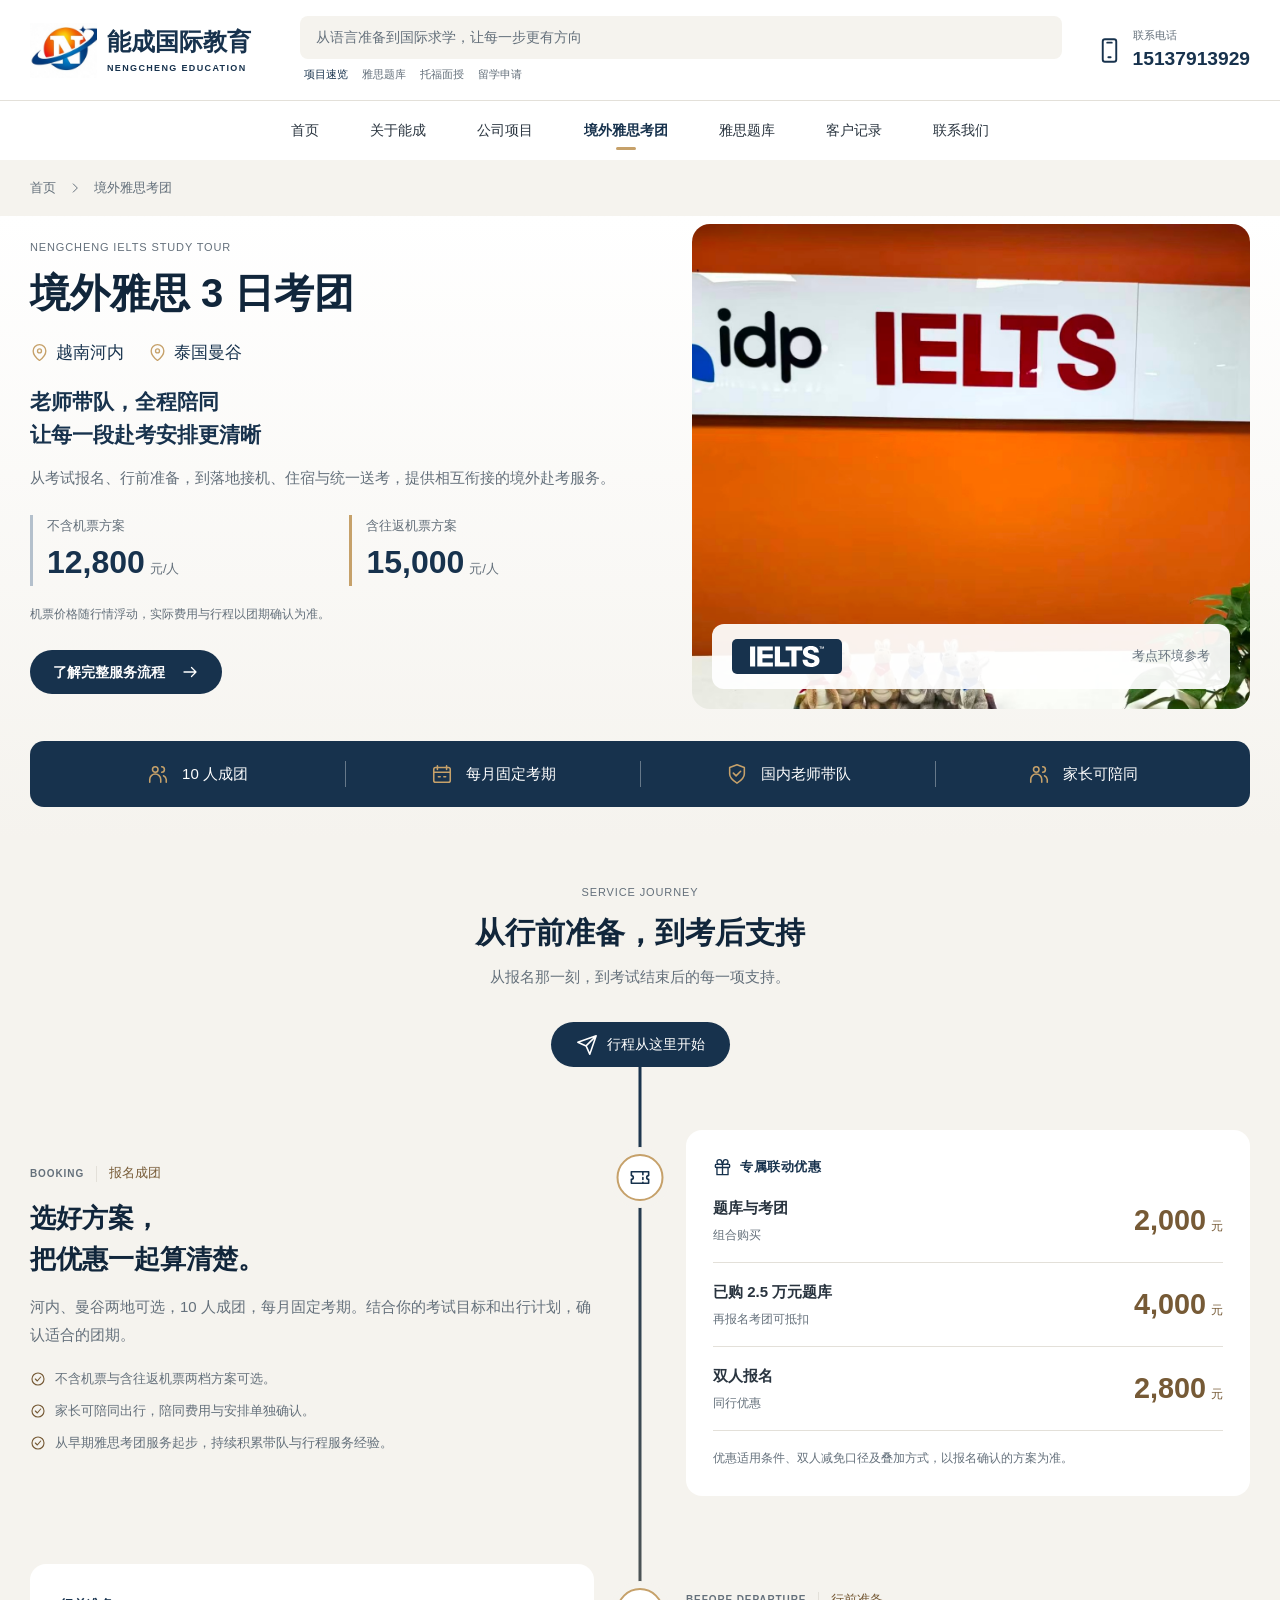
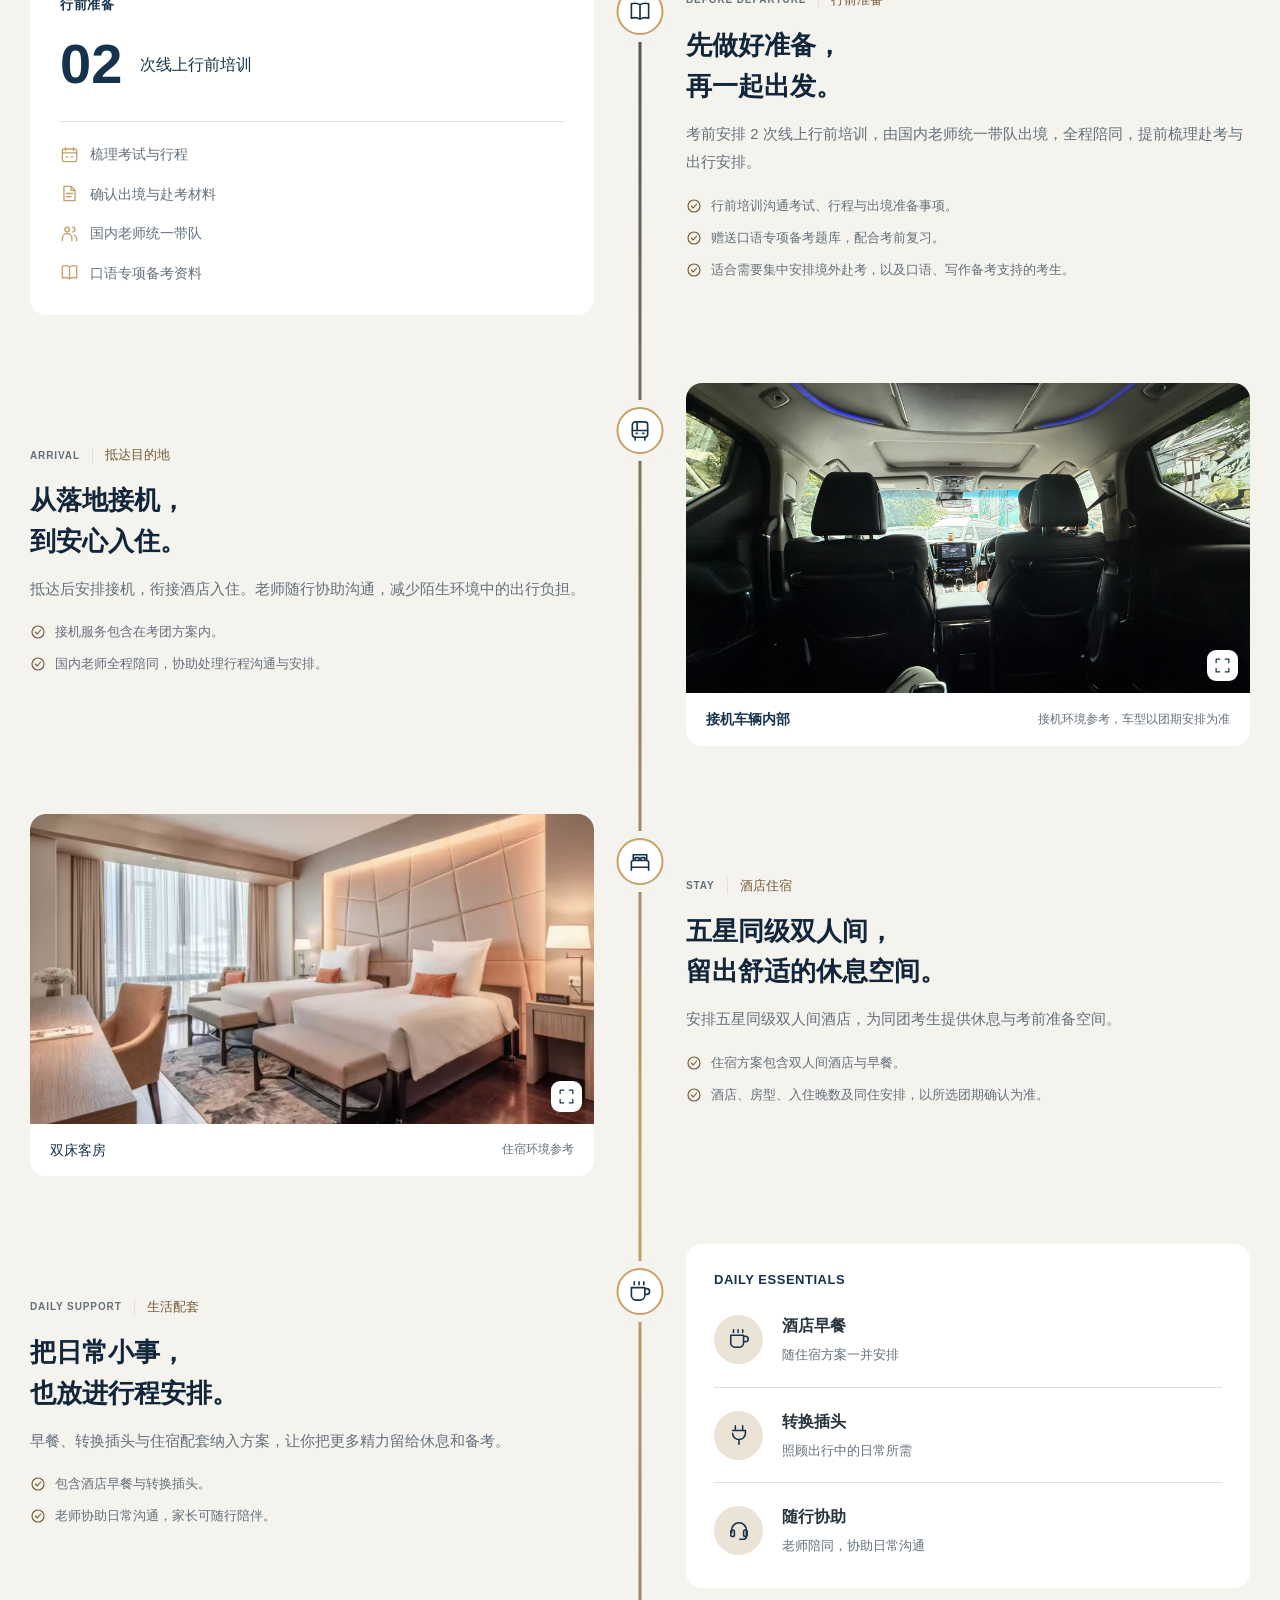
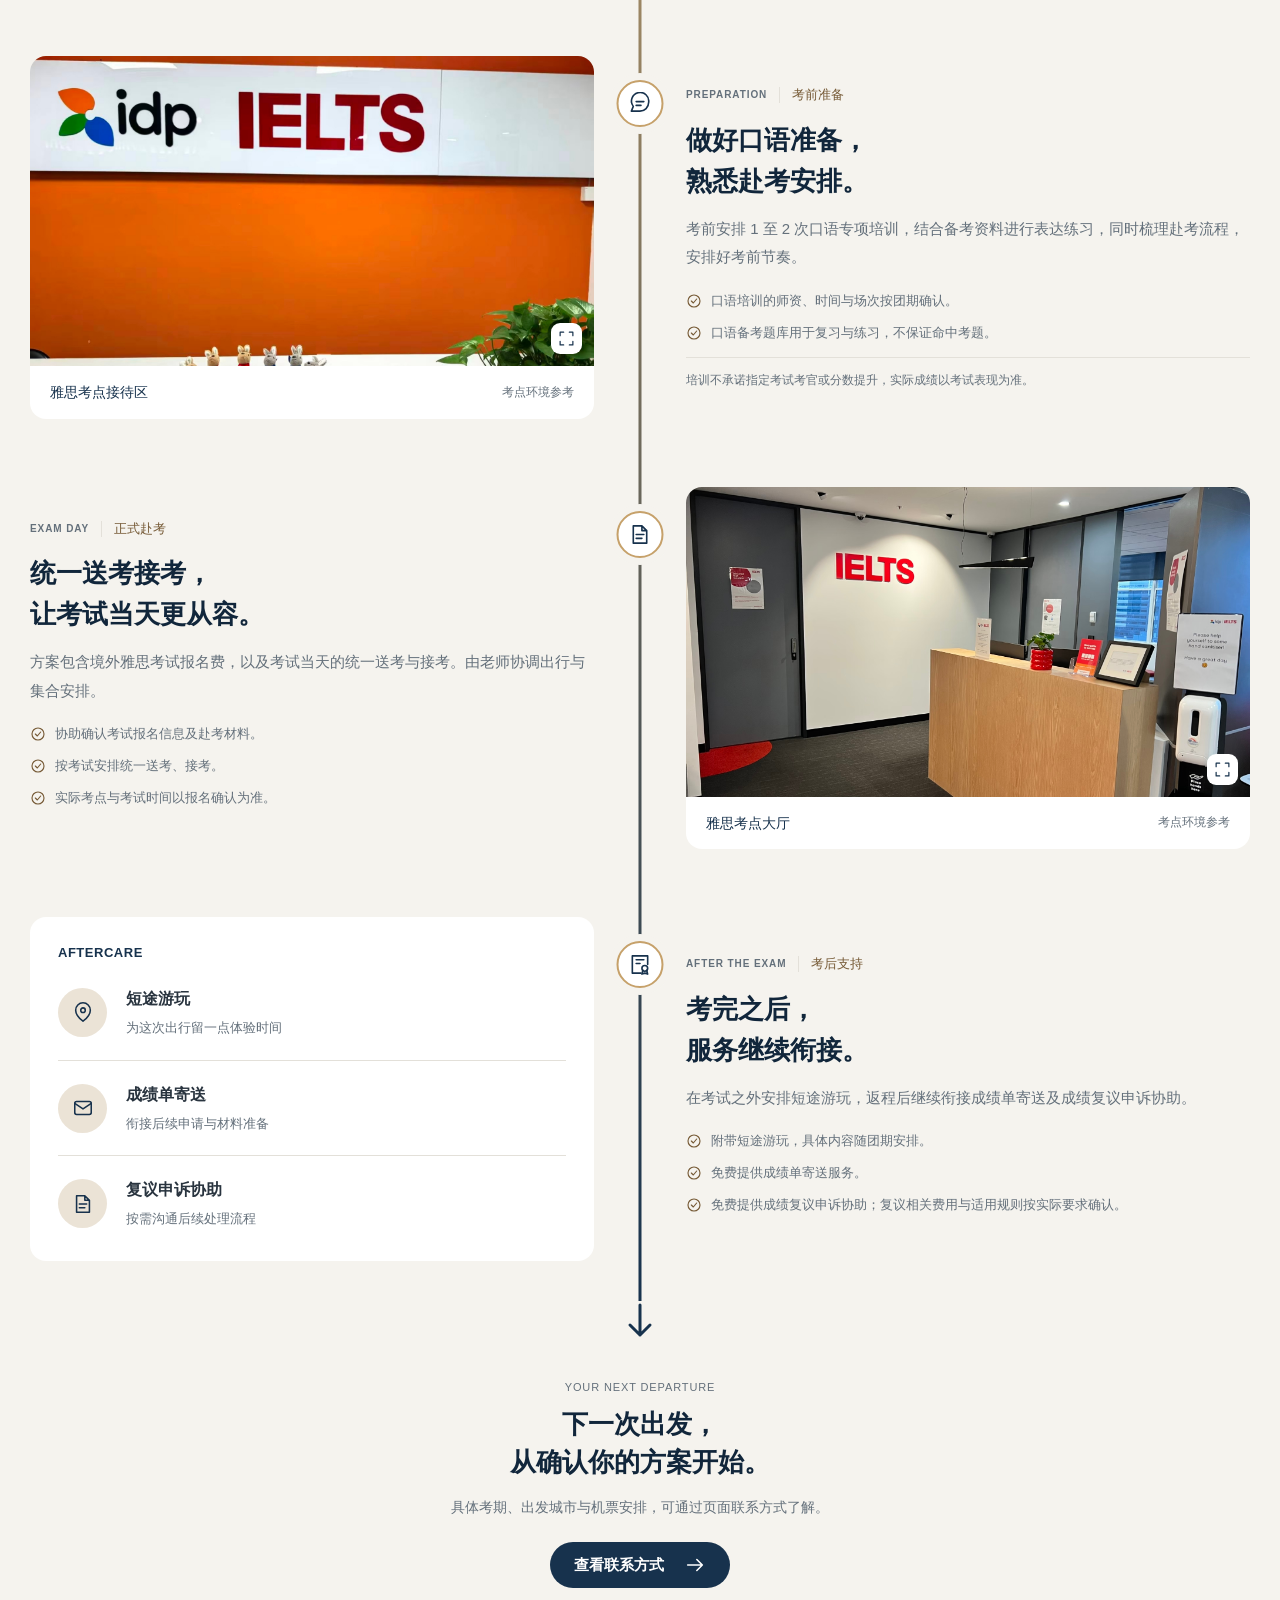
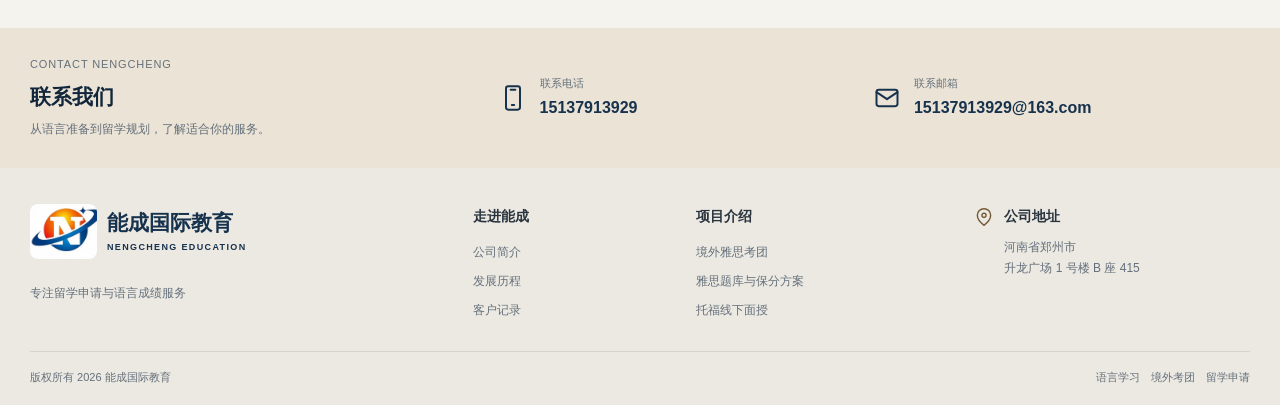
==== commit 90f73bdc: "Apply navy and champagne palette across education website" ====
--- a/exam-tours.html
+++ b/exam-tours.html
@@ -3,11 +3,11 @@
 <head>
 <meta charset="utf-8">
 <meta name="viewport" content="width=device-width,initial-scale=1">
-<meta name="theme-color" content="#123e72">
+<meta name="theme-color" content="#17324D">
 <meta name="description" content="越南河内、泰国曼谷雅思考团，国内老师统一带队。了解参考费用、考试报名、接机住宿、口语准备及考后支持等服务。">
 <title>境外雅思考团 | 河内、曼谷 | 能成国际教育</title>
 <link rel="icon" href="assets/favicon.svg" type="image/svg+xml">
-<link rel="stylesheet" href="site.css?v=20261004">
+<link rel="stylesheet" href="site.css?v=20261008">
 <script src="config.js?v=20261003" defer>
 </script>
 <script src="script.js?v=20261004" defer>
--- a/site.css
+++ b/site.css
@@ -1,56 +1,57 @@
-/* Nengcheng education portal: white masthead, light channels, warm campaign banners. */
+/* Nengcheng education portal: navy, champagne and warm ivory. */
 :root {
-  --blue:#173f6b; --blue-deep:#273541; --blue-soft:#edf4fa;
-  --orange:#e58932; --text:#33383e; --muted:#727984;
-  --line:#e5e6eb; --tint:#f8f8fc; --white:#fff; --teal:#4c9f90;
+  --navy:#17324D; --navy-deep:#11263B; --navy-soft:#E9EEF2;
+  --champagne:#C6A16A; --champagne-ink:#765A36; --warm:#EBE3D6;
+  --text:#29343F; --muted:#64707B;
+  --line:#E3E0D9; --tint:#F5F3EE; --white:#fff;
   font-size:16px;
 }
 * { box-sizing:border-box; }
 html { scroll-behavior:smooth; scroll-padding-top:28px; }
 body { margin:0; background:var(--tint); color:var(--text); font-family:-apple-system,BlinkMacSystemFont,"PingFang SC","Microsoft YaHei",Arial,sans-serif; font-size:1rem; line-height:1.75; }
 h1,h2,h3,h4,p,figure,ul,ol,dl,dd { margin:0; }
-h1,h2,h3,h4 { color:var(--blue-deep); font-weight:650; line-height:1.45; }
+h1,h2,h3,h4 { color:var(--navy-deep); font-weight:650; line-height:1.45; }
 a { color:inherit; text-decoration:none; }
 button { font:inherit; cursor:pointer; border:0; color:inherit; background:none; }
 img { display:block; max-width:100%; }
 svg { display:inline-block; }
 a,button { -webkit-tap-highlight-color:transparent; touch-action:manipulation; }
-a:focus-visible,button:focus-visible { outline:3px solid var(--orange); outline-offset:4px; }
-a:hover { color:var(--teal); }
+a:focus-visible,button:focus-visible { outline:3px solid var(--champagne-ink); outline-offset:4px; }
+a:hover { color:var(--navy); }
 .container { width:min(1220px,calc(100% - 48px)); margin-inline:auto; }
 .icon { width:22px; height:22px; fill:none; stroke:currentColor; stroke-width:1.7; stroke-linecap:round; stroke-linejoin:round; vertical-align:middle; flex-shrink:0; }
 .svg-library { position:absolute; width:0; height:0; overflow:hidden; }
 .skip-link { position:fixed; z-index:100; top:10px; left:10px; background:white; padding:10px 18px; transform:translateY(-200%); }
 .skip-link:focus { transform:none; }
 .eyebrow { font-size:.6875rem; color:var(--muted); letter-spacing:.08em; line-height:1.6; margin-bottom:8px; }
-.button,.pill-button { display:inline-flex; align-items:center; justify-content:center; gap:16px; padding:10px 23px; border-radius:24px; background:var(--orange); color:white; font-size:.875rem; font-weight:600; }
-.button:hover,.pill-button:hover { background:#c77424; color:white; }
+.button,.pill-button { display:inline-flex; align-items:center; justify-content:center; gap:16px; padding:10px 23px; border-radius:24px; background:var(--navy); color:white; font-size:.875rem; font-weight:600; }
+.button:hover,.pill-button:hover { background:var(--navy-deep); color:white; }
 .button>.icon { width:18px; height:18px; }
-.text-link { display:inline-flex; align-items:center; gap:10px; color:var(--teal); font-size:.875rem; }
+.text-link { display:inline-flex; align-items:center; gap:10px; color:var(--navy); font-size:.875rem; }
 .fine-print { margin-top:18px; color:var(--muted); font-size:.75rem; line-height:1.8; }
 /* Brand masthead and real, static project links. */
 .site-header { background:white; }
 .masthead { display:flex; align-items:center; gap:34px; min-height:100px; }
 .brand { display:inline-flex; align-items:center; gap:10px; min-width:0; }
 .brand-mark { display:block; flex-shrink:0; width:67px; height:55px; background:white url('assets/brand-source.png') -16px -9px/409px auto no-repeat; }
-.brand-text { color:var(--blue); font-size:1.5rem; font-weight:750; line-height:1.35; white-space:nowrap; }
+.brand-text { color:var(--navy); font-size:1.5rem; font-weight:750; line-height:1.35; white-space:nowrap; }
 .brand-text small { display:block; font:600 .5625rem/1.4 Arial,sans-serif; letter-spacing:.15em; margin-top:4px; }
 .header-guide { flex:1; min-width:0; margin-left:15px; }
-.header-guide>p { color:#607e86; font-size:.875rem; padding:9px 16px; background:#f2f8f7; border-radius:8px; }
+.header-guide>p { color:var(--muted); font-size:.875rem; padding:9px 16px; background:var(--tint); border-radius:8px; }
 .header-guide>div { display:flex; align-items:center; gap:14px; margin:6px 4px 0; font-size:.6875rem; color:var(--muted); flex-wrap:wrap; }
-.header-guide>div>span { color:var(--teal); }
-.header-contact { margin-left:auto; display:flex; gap:10px; align-items:center; color:var(--blue); }
-.header-contact>.icon { width:27px; height:27px; color:var(--teal); }
+.header-guide>div>span { color:var(--navy); }
+.header-contact { margin-left:auto; display:flex; gap:10px; align-items:center; color:var(--navy); }
+.header-contact>.icon { width:27px; height:27px; color:var(--navy); }
 .header-contact span { display:block; font-size:.6875rem; color:var(--muted); }
 .header-contact strong { font:600 1.2rem/1.5 Arial,sans-serif; }
 .menu-toggle { display:none; }
 .nav-bar { background:white; border-radius:14px; }
 .site-nav { display:flex; justify-content:space-between; gap:6px; align-items:center; }
 .site-nav>a { position:relative; padding:17px 8px; font-size:.875rem; text-align:center; white-space:nowrap; }
-.site-nav>a.active { color:var(--teal); font-weight:650; }
-.site-nav>a.active:after { content:""; position:absolute; width:20px; height:3px; background:var(--teal); border-radius:2px; bottom:10px; left:50%; transform:translateX(-50%); }
-.site-nav>a:hover { color:var(--teal); }
-.page-tour .nav-bar { border-top:1px solid #f0f0f4; border-radius:0; }
+.site-nav>a.active { color:var(--navy); font-weight:650; }
+.site-nav>a.active:after { content:""; position:absolute; width:20px; height:3px; background:var(--champagne); border-radius:2px; bottom:10px; left:50%; transform:translateX(-50%); }
+.site-nav>a:hover { color:var(--navy); }
+.page-tour .nav-bar { border-top:1px solid var(--line); border-radius:0; }
 .page-tour .site-nav { justify-content:center; gap:35px; }
 /* The front page follows the reference portal's directory / navigation / banner rhythm. */
 .hero-section { padding:18px 0 0; background:var(--tint); }
@@ -58,39 +59,39 @@
 .project-directory { padding:13px 17px; background:white; border-radius:16px; }
 .project-directory h2 { font-size:1rem; font-weight:500; padding:5px 4px 11px; }
 .project-directory>a { display:flex; align-items:center; gap:10px; padding:10px 4px; border-radius:7px; }
-.directory-icon { display:grid; place-items:center; color:var(--teal); width:25px; flex-shrink:0; }
+.directory-icon { display:grid; place-items:center; color:var(--navy); width:25px; flex-shrink:0; }
 .directory-icon .icon { width:20px; height:20px; }
 .directory-label { flex:1; min-width:0; line-height:1.5; }
 .directory-label strong { display:block; font-size:.875rem; font-weight:600; }
 .directory-label small { display:block; font-size:.6875rem; color:var(--muted); margin-top:3px; }
-.project-directory>a>.icon { width:12px; height:12px; color:#c4c9ce; }
-.project-directory>a:hover { color:var(--teal); background:#f2f8f7; }
+.project-directory>a>.icon { width:12px; height:12px; color:#B5BBC0; }
+.project-directory>a:hover { color:var(--navy); background:var(--tint); }
 .hero-main { min-width:0; display:flex; flex-direction:column; gap:15px; }
 .hero-main .site-nav { width:auto; margin:0 11px; }
-.brand-banner { position:relative; isolation:isolate; overflow:hidden; border-radius:16px; min-height:345px; flex:1; background:#fff0dc; }
+.brand-banner { position:relative; isolation:isolate; overflow:hidden; border-radius:16px; min-height:345px; flex:1; background:var(--warm); }
 .brand-banner>img { position:absolute; inset:0; z-index:-2; width:100%; height:100%; object-fit:cover; object-position:center; }
 .banner-copy { max-width:62%; padding:34px 35px 38px; }
-.banner-label { display:inline-block; color:#956232; font-size:.6875rem; padding:3px 11px; border:1px solid #d4ac76; border-radius:20px; }
-.banner-copy h1 { font-size:2.4rem; color:var(--blue); letter-spacing:.025em; margin:12px 0 4px; }
-.banner-copy h2 { font-size:1.65rem; line-height:1.5; font-weight:600; color:#444149; }
-.banner-copy h2>span { color:#c27424; }
-.banner-copy>p { font-size:.8125rem; line-height:1.9; color:#796b5c; margin:13px 0 20px; }
-.creative-label { position:absolute; bottom:9px; right:13px; color:#795f49; font-size:.5625rem; }
+.banner-label { display:inline-block; color:var(--champagne-ink); font-size:.6875rem; padding:3px 11px; border:1px solid var(--champagne); border-radius:20px; }
+.banner-copy h1 { font-size:2.4rem; color:var(--navy); letter-spacing:.025em; margin:12px 0 4px; }
+.banner-copy h2 { font-size:1.65rem; line-height:1.5; font-weight:600; color:var(--navy); }
+.banner-copy h2>span { color:var(--champagne-ink); }
+.banner-copy>p { font-size:.8125rem; line-height:1.9; color:#57636D; margin:13px 0 20px; }
+.creative-label { position:absolute; bottom:9px; right:13px; color:#665B4B; font-size:.5625rem; }
 .home-channel-nav { display:grid; grid-template-columns:repeat(6,minmax(0,1fr)); background:white; border-radius:14px; padding:20px 5px; margin-top:17px; }
-.home-channel-nav>a { display:flex; gap:10px; align-items:center; justify-content:center; font-size:1rem; font-weight:500; border-left:1px solid #f0f1f4; }
+.home-channel-nav>a { display:flex; gap:10px; align-items:center; justify-content:center; font-size:1rem; font-weight:500; border-left:1px solid var(--line); }
 .home-channel-nav>a:first-child { border:0; }
-.home-channel-nav .icon { color:var(--teal); width:23px; height:23px; }
+.home-channel-nav .icon { color:var(--navy); width:23px; height:23px; }
 /* Compact editorial channels with a consistent icon title. */
 .section { padding:45px 0 0; }
-.section-heading { display:flex; gap:20px; align-items:center; border-bottom:1px solid #dcdfe5; padding-bottom:14px; margin-bottom:23px; }
+.section-heading { display:flex; gap:20px; align-items:center; border-bottom:1px solid var(--line); padding-bottom:14px; margin-bottom:23px; }
 .heading-title { display:flex; align-items:center; gap:10px; }
-.heading-title>.icon { color:var(--orange); width:26px; height:26px; }
+.heading-title>.icon { color:var(--champagne-ink); width:26px; height:26px; }
 .section-heading h2 { font-size:1.3rem; }
 .section-heading>p { font-size:.8125rem; color:var(--muted); margin-left:0; }
 .about-grid { display:grid; grid-template-columns:.9fr 1.2fr; gap:35px; background:white; border-radius:16px; padding:25px; align-items:center; }
-.about-visual { overflow:hidden; position:relative; height:235px; border-radius:12px; background:#b6c6cc; }
+.about-visual { overflow:hidden; position:relative; height:235px; border-radius:12px; background:#A7B4BC; }
 .about-visual>img { width:100%; height:100%; object-fit:cover; object-position:65% center; }
-.about-visual:after { content:""; position:absolute; inset:0; background:linear-gradient(90deg,#153b63c4,transparent 90%); }
+.about-visual:after { content:""; position:absolute; inset:0; background:linear-gradient(90deg,#17324DCC,transparent 90%); }
 .about-visual>div { position:absolute; bottom:27px; left:24px; z-index:1; color:white; }
 .about-visual>div>span { font-size:.6875rem; letter-spacing:.15em; }
 .about-visual strong { display:block; font:650 3.25rem/1.2 Arial,sans-serif; }
@@ -100,66 +101,66 @@
 .about-copy h3 br { display:none; }
 .about-copy>p { color:var(--muted); font-size:.875rem; line-height:1.9; margin-top:10px; }
 .about-values { display:flex; gap:12px 18px; flex-wrap:wrap; margin-top:18px; }
-.about-values>span { display:flex; align-items:center; gap:6px; font-size:.75rem; color:var(--teal); }
+.about-values>span { display:flex; align-items:center; gap:6px; font-size:.75rem; color:var(--navy); }
 .about-values .icon { width:17px; height:17px; }
 .history-heading { display:flex; align-items:center; flex-wrap:wrap; gap:16px; margin:26px 0 17px; }
 .history-heading h3 { font-size:1.05rem; }
 .history-heading span { color:var(--muted); font-size:.75rem; }
 .history-line { display:grid; grid-template-columns:repeat(5,minmax(0,1fr)); gap:18px; list-style:none; padding:22px; background:white; border-radius:16px; }
 .history-line>li { min-width:0; position:relative; padding-right:14px; }
-.history-line>li:not(:last-child):after { content:""; position:absolute; left:45px; top:18px; right:0; height:1px; background:#dce9e6; }
-.history-dot { display:grid; place-items:center; background:#eaf6f2; color:var(--teal); width:37px; height:37px; border-radius:50%; margin-bottom:12px; }
+.history-line>li:not(:last-child):after { content:""; position:absolute; left:45px; top:18px; right:0; height:1px; background:var(--line); }
+.history-dot { display:grid; place-items:center; background:var(--warm); color:var(--navy); width:37px; height:37px; border-radius:50%; margin-bottom:12px; }
 .history-dot>.icon { width:20px; height:20px; }
-.history-line>li>strong { color:var(--teal); font-size:1.0625rem; display:block; }
+.history-line>li>strong { color:var(--navy); font-size:1.0625rem; display:block; }
 .history-line h4 { font-size:.8125rem; margin:6px 0; }
 .history-line p { color:var(--muted); font-size:.75rem; line-height:1.85; }
 /* Catalogue: coloured compact project covers, a quiet side panel and one tour banner. */
 .programs-layout { display:grid; grid-template-columns:210px minmax(0,1fr); gap:23px; align-items:stretch; }
-.program-guide { position:relative; border-radius:16px; padding:28px 24px; background:linear-gradient(145deg,#eaf4f1,#d8eeea); overflow:hidden; color:#498c7c; }
+.program-guide { position:relative; border-radius:16px; padding:28px 24px; background:linear-gradient(145deg,var(--warm),#E2D6C3); overflow:hidden; color:var(--champagne-ink); }
 .program-guide>span { font-size:.8125rem; }
-.program-guide h3 { font-size:1.65rem; color:#376b60; margin:9px 0 18px; }
-.program-guide>p { font-size:.875rem; line-height:2.2; color:#609085; }
+.program-guide h3 { font-size:1.65rem; color:var(--navy); margin:9px 0 18px; }
+.program-guide>p { font-size:.875rem; line-height:2.2; color:#596571; }
 .program-guide>div { margin:100px 0 35px; display:grid; place-items:center; background:#ffffff80; width:120px; height:120px; border-radius:50%; box-shadow:0 0 0 15px #ffffff35; transform:rotate(-10deg); }
 .program-guide>div>.icon { width:63px; height:63px; stroke-width:1.2; }
 .program-guide>a { display:flex; gap:13px; align-items:center; font-size:.8125rem; }
 .program-guide>a .icon { width:17px; }
 .program-content { min-width:0; }
-.tour-banner { position:relative; display:flex; align-items:center; justify-content:space-between; gap:20px; isolation:isolate; overflow:hidden; min-height:190px; border-radius:16px; padding:25px 29px; background:#183f6b; color:white; }
+.tour-banner { position:relative; display:flex; align-items:center; justify-content:space-between; gap:20px; isolation:isolate; overflow:hidden; min-height:190px; border-radius:16px; padding:25px 29px; background:var(--navy); color:white; }
 .tour-banner>img { position:absolute; right:0; top:0; width:55%; height:100%; object-fit:cover; object-position:center 32%; z-index:-2; }
-.tour-banner:before { position:absolute; content:""; inset:0; z-index:-1; background:linear-gradient(90deg,#1c4c73 5%,#1c4c73 38%,#1c4c739e 60%,#173f6b08); }
+.tour-banner:before { position:absolute; content:""; inset:0; z-index:-1; background:linear-gradient(90deg,#17324D 5%,#17324D 38%,#17324DAA 60%,#17324D08); }
 .tour-banner:hover { color:white; }
-.feature-label { color:#fdc99c; font-size:.6875rem; }
+.feature-label { color:var(--champagne); font-size:.6875rem; }
 .tour-banner h3 { font-size:1.65rem; color:white; margin:6px 0; }
 .tour-banner-copy>p { font-size:.9375rem; letter-spacing:.04em; }
-.tour-banner-description { display:block; font-size:.75rem; color:#d8e7f2; margin-top:10px; }
-.tour-banner-button { display:flex; align-items:center; gap:10px; white-space:nowrap; padding:9px 16px; border-radius:22px; background:var(--orange); font-size:.8125rem; align-self:flex-end; }
+.tour-banner-description { display:block; font-size:.75rem; color:#E6E9EC; margin-top:10px; }
+.tour-banner-button { display:flex; align-items:center; gap:10px; white-space:nowrap; padding:9px 16px; border-radius:22px; background:var(--champagne); color:var(--navy-deep); font-size:.8125rem; align-self:flex-end; }
 .tour-banner-button>.icon { width:18px; height:18px; }
-.tour-banner:hover .tour-banner-button { background:#c77424; }
+.tour-banner:hover .tour-banner-button { background:var(--warm); color:var(--navy-deep); }
 .subsection-heading { display:flex; align-items:center; justify-content:space-between; gap:20px; margin:24px 0 17px; }
 .subsection-heading h3 { font-size:1.125rem; }
 .subsection-heading p { font-size:.75rem; color:var(--muted); margin-top:3px; }
 .exam-logo { width:100px; height:32px; object-fit:contain; object-position:left center; }
-.exam-logo[src$="ielts-logo.svg"] { background:var(--blue); padding:6px 9px; border-radius:5px; width:90px; height:31px; }
+.exam-logo[src$="ielts-logo.svg"] { background:var(--navy); padding:6px 9px; border-radius:5px; width:90px; height:31px; }
 .program-grid { display:grid; grid-template-columns:repeat(3,minmax(0,1fr)); gap:18px; }
 .program-card { min-width:0; background:white; border-radius:15px; overflow:hidden; display:flex; flex-direction:column; }
-.program-cover { padding:19px 18px 23px; position:relative; min-height:150px; overflow:hidden; background:#fff2df; }
-.program-card:nth-child(2) .program-cover { background:#e9f4f2; }
-.program-card:nth-child(3) .program-cover { background:#efecf8; }
+.program-cover { padding:19px 18px 23px; position:relative; min-height:150px; overflow:hidden; background:var(--warm); }
+.program-card:nth-child(2) .program-cover { background:#E9EEF2; }
+.program-card:nth-child(3) .program-cover { background:#F1EBE2; }
 .program-top { position:relative; z-index:1; display:flex; align-items:center; justify-content:space-between; gap:8px; }
-.program-top>span { font-size:.625rem; color:#927d67; }
+.program-top>span { font-size:.625rem; color:var(--champagne-ink); }
 .program-top>.exam-logo[src$="ielts-logo.svg"] { width:66px; height:25px; padding:5px 7px; }
 .program-card h3 { position:relative; z-index:1; font-size:1.125rem; margin-top:24px; max-width:75%; }
-.program-art { position:absolute; right:-7px; bottom:-13px; display:grid; place-items:center; width:90px; height:90px; border-radius:50%; background:#f9d49670; color:#d6a25d; transform:rotate(-12deg); }
+.program-art { position:absolute; right:-7px; bottom:-13px; display:grid; place-items:center; width:90px; height:90px; border-radius:50%; background:#C6A16A30; color:#A98752; transform:rotate(-12deg); }
 .program-art>.icon { width:44px; height:44px; stroke-width:1.3; }
-.program-card:nth-child(2) .program-art { background:#aed5cb50; color:#83b9ac; }
-.program-card:nth-child(3) .program-art { background:#c1b5e350; color:#a598c8; }
+.program-card:nth-child(2) .program-art { background:#17324D12; color:#6B8094; }
+.program-card:nth-child(3) .program-art { background:#C6A16A25; color:#B19771; }
 .icon-list { list-style:none; padding:0; margin:18px 18px 17px; }
 .icon-list>li { display:flex; align-items:flex-start; gap:7px; font-size:.75rem; color:var(--muted); margin-bottom:7px; }
-.icon-list .icon { width:15px; height:15px; margin-top:3px; color:#8fb8a9; }
+.icon-list .icon { width:15px; height:15px; margin-top:3px; color:var(--champagne-ink); }
 .program-price { display:flex; align-items:baseline; flex-wrap:wrap; gap:5px; margin:0 18px; margin-top:0; }
-.program-price strong { color:#d67c29; font:600 1.7rem/1.4 Arial,sans-serif; }
+.program-price strong { color:var(--navy); font:600 1.7rem/1.4 Arial,sans-serif; }
 .program-price>span { color:var(--muted); font-size:.6875rem; }
-.program-note { padding:14px 18px 18px; margin-top:15px; border-top:1px solid #f0f0f4; font-size:.6875rem; color:var(--muted); line-height:1.85; }
+.program-note { padding:14px 18px 18px; margin-top:15px; border-top:1px solid var(--line); font-size:.6875rem; color:var(--muted); line-height:1.85; }
 .toefl-band { display:grid; grid-template-columns:1.15fr 1fr; gap:22px; padding:23px; background:white; border-radius:16px; margin-top:20px; align-items:center; }
 .toefl-logo { width:112px; height:32px; margin-bottom:8px; }
 .toefl-band h3 { font-size:1.125rem; }
@@ -168,51 +169,51 @@
 .toefl-prices>div { border-left:1px solid var(--line); padding-left:17px; min-width:0; }
 .toefl-prices span { font-size:.6875rem; color:var(--muted); }
 .toefl-prices p { display:flex; flex-wrap:wrap; align-items:baseline; gap:4px; font-size:.625rem; margin-top:5px; }
-.toefl-prices strong { font:600 1.4rem/1.4 Arial,sans-serif; color:var(--blue); }
+.toefl-prices strong { font:600 1.4rem/1.4 Arial,sans-serif; color:var(--navy); }
 .study-band { display:grid; grid-template-columns:1fr 2.1fr; gap:25px; background:white; padding:25px; border-radius:16px; margin-top:23px; align-items:center; }
-.study-band>div>.icon { color:var(--teal); width:28px; height:28px; margin-bottom:8px; }
+.study-band>div>.icon { color:var(--navy); width:28px; height:28px; margin-bottom:8px; }
 .study-band h3 { font-size:1.125rem; }
 .study-band p { color:var(--muted); font-size:.75rem; margin-top:7px; }
 .study-services { display:grid; grid-template-columns:repeat(3,minmax(0,1fr)); gap:15px; }
-.study-services>div { padding:19px; background:#f4f8fa; border-radius:13px; }
-.study-services .icon { color:#80a5b7; width:25px; height:25px; margin-bottom:9px; }
+.study-services>div { padding:19px; background:var(--tint); border-radius:13px; }
+.study-services .icon { color:var(--champagne-ink); width:25px; height:25px; margin-bottom:9px; }
 .study-services strong { display:block; font-size:.875rem; }
 .study-services span { display:block; font-size:.6875rem; color:var(--muted); margin-top:6px; }
 .records-grid,.score-grid { display:grid; grid-template-columns:repeat(3,minmax(0,1fr)); gap:23px; }
 .record-card,.score-card { min-width:0; border-radius:16px; background:white; overflow:hidden; }
-.record-card>button { width:100%; height:300px; display:block; position:relative; background:#eef0f4; padding:16px; }
+.record-card>button { width:100%; height:300px; display:block; position:relative; background:#F0EEEA; padding:16px; }
 .record-card>button>img { width:100%; height:100%; object-fit:contain; }
 .record-card>div { padding:19px 23px; }
-.record-card>div>span { display:flex; align-items:center; gap:7px; font-size:.6875rem; color:var(--teal); }
+.record-card>div>span { display:flex; align-items:center; gap:7px; font-size:.6875rem; color:var(--navy); }
 .record-card>div>span>.icon { width:16px; height:16px; }
 .record-card h3 { font-size:1.0625rem; margin:7px 0; }
 .record-card p { color:var(--muted); font-size:.8125rem; }
-.photo-expand,.score-expand { position:absolute; bottom:12px; right:12px; display:grid; place-items:center; background:white; color:var(--teal); width:31px; height:31px; border-radius:9px; box-shadow:0 2px 9px #19334812; }
+.photo-expand,.score-expand { position:absolute; bottom:12px; right:12px; display:grid; place-items:center; background:white; color:var(--navy); width:31px; height:31px; border-radius:9px; box-shadow:0 2px 9px #17324D12; }
 .photo-expand>.icon,.score-expand>.icon { width:17px; height:17px; }
-.image-trigger:hover .photo-expand,.image-trigger:hover .score-expand { background:var(--teal); color:white; }
-.score-card-image { position:relative; width:100%; display:block; padding:14px; aspect-ratio:1.4; border-bottom:1px solid #f1f1f5; }
+.image-trigger:hover .photo-expand,.image-trigger:hover .score-expand { background:var(--navy); color:white; }
+.score-card-image { position:relative; width:100%; display:block; padding:14px; aspect-ratio:1.4; border-bottom:1px solid var(--line); }
 .score-card-image img { width:100%; height:100%; object-fit:contain; }
 .score-card-body { padding:17px 22px; }
 .score-card-heading { display:flex; align-items:center; justify-content:space-between; gap:16px; }
 .score-card-heading h3 { font-size:.9375rem; }
 .score-card-heading h3>span { display:block; font-size:.625rem; color:var(--muted); font-weight:400; margin-top:4px; }
 .score-card-heading>p { display:flex; align-items:baseline; gap:5px; }
-.score-card-heading strong { color:var(--teal); font:600 2rem/1.3 Arial,sans-serif; }
+.score-card-heading strong { color:var(--navy); font:600 2rem/1.3 Arial,sans-serif; }
 .score-card-heading>p>span { color:var(--muted); font-size:.6875rem; }
 .score-card-details { display:grid; grid-template-columns:repeat(4,minmax(0,1fr)); border-top:1px solid var(--line); padding-top:12px; margin-top:14px; }
 .score-card-details>div { text-align:center; border-left:1px solid var(--line); }
 .score-card-details>div:first-child { border:0; }
 .score-card-details dt { font-size:.6875rem; color:var(--muted); }
-.score-card-details dd { font:500 1.0625rem/1.75 Arial,sans-serif; color:var(--blue); }
-.contact-section { padding:28px 0; margin-top:40px; background:#eaf4f1; }
+.score-card-details dd { font:500 1.0625rem/1.75 Arial,sans-serif; color:var(--navy); }
+.contact-section { padding:28px 0; margin-top:40px; background:var(--warm); }
 .contact-grid { display:grid; grid-template-columns:1.15fr .9fr 1fr; gap:35px; align-items:center; }
 .contact-grid h2 { font-size:1.3rem; }
 .contact-grid>div>p:last-child { font-size:.75rem; color:var(--muted); margin-top:7px; }
 .contact-grid>.contact-item { display:flex; align-items:center; gap:13px; min-width:0; }
-.contact-item>.icon { color:var(--teal); width:28px; height:28px; }
+.contact-item>.icon { color:var(--navy); width:28px; height:28px; }
 .contact-item span { font-size:.6875rem; color:var(--muted); display:block; }
-.contact-item strong { font-size:1rem; color:var(--blue); overflow-wrap:anywhere; }
-.site-footer { background:#eceef3; padding:36px 0 17px; color:#6c737e; }
+.contact-item strong { font-size:1rem; color:var(--navy); overflow-wrap:anywhere; }
+.site-footer { background:#ECE9E2; padding:36px 0 17px; color:var(--muted); }
 .footer-main { display:grid; grid-template-columns:1.5fr .7fr .9fr 1fr; gap:30px; }
 .site-footer .brand-text { font-size:1.3rem; }
 .site-footer .brand-mark { border-radius:8px; }
@@ -220,34 +221,34 @@
 .footer-nav { display:flex; flex-direction:column; align-items:flex-start; gap:8px; font-size:.75rem; }
 .footer-nav strong,.footer-address strong { color:var(--text); font-size:.875rem; margin-bottom:6px; }
 .footer-address { display:flex; gap:10px; font-size:.75rem; }
-.footer-address>.icon { color:#80a296; width:20px; height:20px; margin-top:3px; }
+.footer-address>.icon { color:var(--champagne-ink); width:20px; height:20px; margin-top:3px; }
 .footer-address p { margin-top:9px; }
-.footer-bottom { border-top:1px solid #d8dde5; padding-top:16px; margin-top:30px; display:flex; justify-content:space-between; gap:25px; font-size:.6875rem; color:#8c929a; }
+.footer-bottom { border-top:1px solid #D8D3C8; padding-top:16px; margin-top:30px; display:flex; justify-content:space-between; gap:25px; font-size:.6875rem; color:var(--muted); }
 /* Image viewer uses the supplied, unchanged originals. */
 .lightbox { padding:0; border:0; border-radius:14px; width:min(1100px,calc(100vw - 32px)); max-height:calc(100dvh - 32px); overflow:auto; background:white; color:var(--text); }
-.lightbox::backdrop { background:#182636d9; }
+.lightbox::backdrop { background:#11263BD9; }
 .lightbox-bar { display:flex; justify-content:space-between; align-items:center; gap:20px; padding:12px 18px; border-bottom:1px solid var(--line); position:sticky; top:0; z-index:1; background:white; }
 .lightbox-bar p { font-size:.875rem; }
 .lightbox-close { display:grid; place-items:center; width:42px; height:42px; flex-shrink:0; background:var(--tint); border-radius:50%; }
-.lightbox-content { display:flex; justify-content:center; padding:16px; min-height:120px; background:#f2f5f8; }
+.lightbox-content { display:flex; justify-content:center; padding:16px; min-height:120px; background:var(--tint); }
 .lightbox-content img { max-width:100%; max-height:calc(100dvh - 140px); width:auto; height:auto; object-fit:contain; }
 .modal-open { overflow:hidden; }
 
 /* Detail page: the same institutional style, with a single linear journey. */
-.breadcrumb{display:flex;align-items:center;gap:12px;padding-block:17px;font-size:.8125rem;color:var(--muted)}.breadcrumb>.icon{width:14px;height:14px}.tour-intro{padding-bottom:32px;background:linear-gradient(180deg,white,#f4f7fb)}.tour-intro-grid{display:grid;grid-template-columns:1.1fr 1fr;gap:48px;align-items:center}.tour-intro-copy{padding-block:15px}.tour-intro-copy h1{font-size:2.5rem;line-height:1.4}.tour-location{display:flex;gap:24px;color:var(--blue);font-size:1.0625rem;margin:17px 0}.tour-location>span{display:flex;align-items:center;gap:7px}.tour-location .icon{width:19px;height:19px;color:var(--orange)}.tour-lead{font-size:1.3rem;font-weight:600;color:var(--blue);line-height:1.6;margin-bottom:14px}.tour-intro-copy>p:not(.eyebrow):not(.tour-lead):not(.tour-location):not(.fine-print){color:var(--muted);font-size:.9375rem}.tour-intro-copy>.button{margin-top:24px}.tour-intro-photo{position:relative;align-self:stretch;min-height:440px}.tour-intro-photo>img{width:100%;height:100%;object-fit:cover;position:absolute;inset:0;object-position:center}.tour-photo-label{position:absolute;bottom:20px;left:20px;right:20px;background:#ffffffed;padding:15px 20px;display:flex;align-items:center;justify-content:space-between;gap:18px}.tour-photo-label img{width:110px;height:35px;object-fit:contain}.tour-photo-label span{font-size:.8125rem;color:var(--muted)}.feature-prices{display:grid;grid-template-columns:repeat(2,minmax(0,1fr));gap:25px;margin-top:24px}.feature-prices>div{border-left:3px solid #c4d4e8;padding-left:14px}.feature-prices>div:last-child{border-color:var(--orange)}.feature-prices>div>span{display:block;color:var(--muted);font-size:.8125rem}.feature-prices p{display:flex;gap:5px;align-items:baseline;flex-wrap:wrap;font-size:.8125rem;color:var(--muted)}.feature-prices strong{font:600 2rem/1.5 Arial,sans-serif;color:var(--orange)}.tour-fact-strip{display:grid;grid-template-columns:repeat(4,minmax(0,1fr));margin-top:32px;padding:20px;background:var(--blue);color:white}.tour-fact-strip>span{display:flex;align-items:center;justify-content:center;gap:13px;font-size:.9375rem;border-left:1px solid #537298}.tour-fact-strip>span:first-child{border:0}.tour-fact-strip .icon{color:#b8d1ed}.flow-heading{text-align:center;margin-bottom:32px}.flow-heading h2{font-size:1.9rem}.flow-heading>p:last-child{font-size:.9375rem;color:var(--muted);margin-top:10px}.flow-start{text-align:center}.flow-start>span{display:inline-flex;align-items:center;gap:9px;padding:10px 25px;background:var(--blue);color:white;font-size:.875rem}.journey-line{list-style:none;padding:35px 0 0;position:relative}.journey-line:before{content:"";width:3px;position:absolute;left:50%;top:0;bottom:0;transform:translateX(-50%);background:linear-gradient(var(--blue),#a5bcd7,var(--blue))}.journey-stop{display:grid;grid-template-columns:minmax(0,1fr) minmax(0,1fr);gap:92px;position:relative;align-items:center;padding:28px 0 40px;min-height:340px}.stop-marker{position:absolute;left:50%;top:52px;transform:translateX(-50%);width:47px;height:47px;display:grid;place-items:center;background:white;border:2px solid #567fae;box-shadow:0 0 0 7px var(--tint);border-radius:50%;color:var(--blue)}.stop-marker .icon{width:23px;height:23px}.stop-copy{padding:12px 0}.stop-phase{display:flex;gap:12px;align-items:center;font-size:.8125rem;color:var(--orange);margin-bottom:13px}.stop-phase>span{font:600 .625rem/1.6 Arial,sans-serif;letter-spacing:.09em;color:#8294a9;padding-right:12px;border-right:1px solid #c6d3e2}.stop-copy h3{font-size:1.65rem;line-height:1.55;margin-bottom:13px}.stop-description{color:var(--muted);font-size:.9375rem;line-height:1.9}.stop-list{list-style:none;padding:0;margin-top:17px}.stop-list li{display:flex;align-items:flex-start;gap:9px;font-size:.8125rem;color:#5d7289;line-height:1.85;margin-bottom:8px}.stop-list .icon{width:16px;height:16px;color:#7a9abd;margin-top:4px}.stop-note{font-size:.75rem;color:var(--muted);border-top:1px solid var(--line);padding-top:12px;margin-top:12px}.stop-visual{min-width:0;background:white;border:1px solid var(--line);box-shadow:0 3px 15px #13345705}.stop-reverse .stop-copy{grid-column:2;grid-row:1}.stop-reverse .stop-visual{grid-column:1;grid-row:1}.visual-kicker{color:var(--blue);font-size:.8125rem;font-weight:600;display:flex;align-items:center;gap:8px;letter-spacing:.04em}.visual-kicker .icon{width:19px;height:19px}.flow-offers{padding:26px 27px}.flow-offers>div{display:flex;align-items:center;justify-content:space-between;gap:16px;padding:16px 0;border-bottom:1px solid var(--line)}.flow-offers>div>p{font-size:.9375rem;font-weight:600}.flow-offers>div>p>span{display:block;font-size:.75rem;color:var(--muted);font-weight:400;margin-top:4px}.flow-offers>div>strong{display:flex;align-items:baseline;color:var(--orange);font:600 1.8rem/1.5 Arial,sans-serif;gap:5px}.flow-offers>div>strong>.icon{display:none}.flow-offers small{font-size:.75rem;font-weight:400}.offer-note{font-size:.75rem;color:var(--muted);line-height:1.85;padding-top:16px}.preparation-note{padding:30px}.briefing-count{display:flex;align-items:center;gap:18px;margin:12px 0 20px}.briefing-count>strong{font:600 3.5rem/1.3 Arial,sans-serif;color:var(--blue)}.briefing-count>span{font-size:1rem;color:var(--blue)}.preparation-items{display:grid;gap:15px;border-top:1px solid var(--line);padding-top:20px}.preparation-items>span{display:flex;align-items:center;gap:11px;font-size:.875rem;color:var(--muted)}.preparation-items .icon{width:19px;height:19px;color:var(--orange)}.photo-card>button,.journey-image{display:block;position:relative;width:100%;padding:0}.photo-card img,.journey-image img{width:100%;height:310px;object-fit:cover}.photo-card figcaption,.journey-photo figcaption{display:flex;justify-content:space-between;gap:15px;align-items:center;padding:14px 20px;color:var(--blue);font-size:.875rem}.photo-card figcaption>span,.journey-photo small{color:var(--muted);font-size:.75rem}.aftercare-note{padding:25px 28px}.aftercare-note>div{display:flex;gap:19px;align-items:center;padding:20px 0;border-bottom:1px solid var(--line)}.aftercare-note>div:last-child{border:0;padding-bottom:5px}.service-node-icon{width:49px;height:49px;display:grid;place-items:center;background:var(--blue-soft);color:var(--blue);border-radius:50%;flex-shrink:0}.aftercare-note p:not(.visual-kicker){font-size:1rem;font-weight:600}.aftercare-note small{display:block;color:var(--muted);font-size:.8125rem;font-weight:400;margin-top:4px}.flow-arrow-tip{display:flex;justify-content:center;color:var(--blue)}.flow-arrow-tip .icon{height:48px;width:40px;margin-top:-5px;stroke-width:1.8}.flow-finish{text-align:center;max-width:660px;margin:35px auto 0}.flow-finish h2{font-size:1.65rem}.flow-finish>p:not(.eyebrow){font-size:.875rem;color:var(--muted);margin:14px 0 22px}.pill-button{display:inline-flex;align-items:center;justify-content:center;gap:20px;background:var(--orange);color:white;font-size:.9375rem;padding:10px 24px;border-radius:3px}.pill-button:hover{background:#c8631d;color:white}
+.breadcrumb{display:flex;align-items:center;gap:12px;padding-block:17px;font-size:.8125rem;color:var(--muted)}.breadcrumb>.icon{width:14px;height:14px}.tour-intro{padding-bottom:32px;background:linear-gradient(180deg,white,var(--tint))}.tour-intro-grid{display:grid;grid-template-columns:1.1fr 1fr;gap:48px;align-items:center}.tour-intro-copy{padding-block:15px}.tour-intro-copy h1{font-size:2.5rem;line-height:1.4}.tour-location{display:flex;gap:24px;color:var(--navy);font-size:1.0625rem;margin:17px 0}.tour-location>span{display:flex;align-items:center;gap:7px}.tour-location .icon{width:19px;height:19px;color:var(--champagne)}.tour-lead{font-size:1.3rem;font-weight:600;color:var(--navy);line-height:1.6;margin-bottom:14px}.tour-intro-copy>p:not(.eyebrow):not(.tour-lead):not(.tour-location):not(.fine-print){color:var(--muted);font-size:.9375rem}.tour-intro-copy>.button{margin-top:24px}.tour-intro-photo{position:relative;align-self:stretch;min-height:440px}.tour-intro-photo>img{width:100%;height:100%;object-fit:cover;position:absolute;inset:0;object-position:center}.tour-photo-label{position:absolute;bottom:20px;left:20px;right:20px;background:#ffffffed;padding:15px 20px;display:flex;align-items:center;justify-content:space-between;gap:18px}.tour-photo-label img{width:110px;height:35px;object-fit:contain}.tour-photo-label span{font-size:.8125rem;color:var(--muted)}.feature-prices{display:grid;grid-template-columns:repeat(2,minmax(0,1fr));gap:25px;margin-top:24px}.feature-prices>div{border-left:3px solid #B4C0CC;padding-left:14px}.feature-prices>div:last-child{border-color:var(--champagne)}.feature-prices>div>span{display:block;color:var(--muted);font-size:.8125rem}.feature-prices p{display:flex;gap:5px;align-items:baseline;flex-wrap:wrap;font-size:.8125rem;color:var(--muted)}.feature-prices strong{font:600 2rem/1.5 Arial,sans-serif;color:var(--navy)}.tour-fact-strip{display:grid;grid-template-columns:repeat(4,minmax(0,1fr));margin-top:32px;padding:20px;background:var(--navy);color:white}.tour-fact-strip>span{display:flex;align-items:center;justify-content:center;gap:13px;font-size:.9375rem;border-left:1px solid #667889}.tour-fact-strip>span:first-child{border:0}.tour-fact-strip .icon{color:var(--champagne)}.flow-heading{text-align:center;margin-bottom:32px}.flow-heading h2{font-size:1.9rem}.flow-heading>p:last-child{font-size:.9375rem;color:var(--muted);margin-top:10px}.flow-start{text-align:center}.flow-start>span{display:inline-flex;align-items:center;gap:9px;padding:10px 25px;background:var(--navy);color:white;font-size:.875rem}.journey-line{list-style:none;padding:35px 0 0;position:relative}.journey-line:before{content:"";width:3px;position:absolute;left:50%;top:0;bottom:0;transform:translateX(-50%);background:linear-gradient(var(--navy),var(--champagne),var(--navy))}.journey-stop{display:grid;grid-template-columns:minmax(0,1fr) minmax(0,1fr);gap:92px;position:relative;align-items:center;padding:28px 0 40px;min-height:340px}.stop-marker{position:absolute;left:50%;top:52px;transform:translateX(-50%);width:47px;height:47px;display:grid;place-items:center;background:white;border:2px solid var(--champagne);box-shadow:0 0 0 7px var(--tint);border-radius:50%;color:var(--navy)}.stop-marker .icon{width:23px;height:23px}.stop-copy{padding:12px 0}.stop-phase{display:flex;gap:12px;align-items:center;font-size:.8125rem;color:var(--champagne-ink);margin-bottom:13px}.stop-phase>span{font:600 .625rem/1.6 Arial,sans-serif;letter-spacing:.09em;color:var(--muted);padding-right:12px;border-right:1px solid var(--line)}.stop-copy h3{font-size:1.65rem;line-height:1.55;margin-bottom:13px}.stop-description{color:var(--muted);font-size:.9375rem;line-height:1.9}.stop-list{list-style:none;padding:0;margin-top:17px}.stop-list li{display:flex;align-items:flex-start;gap:9px;font-size:.8125rem;color:var(--muted);line-height:1.85;margin-bottom:8px}.stop-list .icon{width:16px;height:16px;color:var(--champagne-ink);margin-top:4px}.stop-note{font-size:.75rem;color:var(--muted);border-top:1px solid var(--line);padding-top:12px;margin-top:12px}.stop-visual{min-width:0;background:white;border:1px solid var(--line);box-shadow:0 3px 15px #17324D05}.stop-reverse .stop-copy{grid-column:2;grid-row:1}.stop-reverse .stop-visual{grid-column:1;grid-row:1}.visual-kicker{color:var(--navy);font-size:.8125rem;font-weight:600;display:flex;align-items:center;gap:8px;letter-spacing:.04em}.visual-kicker .icon{width:19px;height:19px}.flow-offers{padding:26px 27px}.flow-offers>div{display:flex;align-items:center;justify-content:space-between;gap:16px;padding:16px 0;border-bottom:1px solid var(--line)}.flow-offers>div>p{font-size:.9375rem;font-weight:600}.flow-offers>div>p>span{display:block;font-size:.75rem;color:var(--muted);font-weight:400;margin-top:4px}.flow-offers>div>strong{display:flex;align-items:baseline;color:var(--champagne-ink);font:600 1.8rem/1.5 Arial,sans-serif;gap:5px}.flow-offers>div>strong>.icon{display:none}.flow-offers small{font-size:.75rem;font-weight:400}.offer-note{font-size:.75rem;color:var(--muted);line-height:1.85;padding-top:16px}.preparation-note{padding:30px}.briefing-count{display:flex;align-items:center;gap:18px;margin:12px 0 20px}.briefing-count>strong{font:600 3.5rem/1.3 Arial,sans-serif;color:var(--navy)}.briefing-count>span{font-size:1rem;color:var(--navy)}.preparation-items{display:grid;gap:15px;border-top:1px solid var(--line);padding-top:20px}.preparation-items>span{display:flex;align-items:center;gap:11px;font-size:.875rem;color:var(--muted)}.preparation-items .icon{width:19px;height:19px;color:var(--champagne)}.photo-card>button,.journey-image{display:block;position:relative;width:100%;padding:0}.photo-card img,.journey-image img{width:100%;height:310px;object-fit:cover}.photo-card figcaption,.journey-photo figcaption{display:flex;justify-content:space-between;gap:15px;align-items:center;padding:14px 20px;color:var(--navy);font-size:.875rem}.photo-card figcaption>span,.journey-photo small{color:var(--muted);font-size:.75rem}.aftercare-note{padding:25px 28px}.aftercare-note>div{display:flex;gap:19px;align-items:center;padding:20px 0;border-bottom:1px solid var(--line)}.aftercare-note>div:last-child{border:0;padding-bottom:5px}.service-node-icon{width:49px;height:49px;display:grid;place-items:center;background:var(--navy-soft);color:var(--navy);border-radius:50%;flex-shrink:0}.aftercare-note p:not(.visual-kicker){font-size:1rem;font-weight:600}.aftercare-note small{display:block;color:var(--muted);font-size:.8125rem;font-weight:400;margin-top:4px}.flow-arrow-tip{display:flex;justify-content:center;color:var(--navy)}.flow-arrow-tip .icon{height:48px;width:40px;margin-top:-5px;stroke-width:1.8}.flow-finish{text-align:center;max-width:660px;margin:35px auto 0}.flow-finish h2{font-size:1.65rem}.flow-finish>p:not(.eyebrow){font-size:.875rem;color:var(--muted);margin:14px 0 22px}.pill-button{display:inline-flex;align-items:center;justify-content:center;gap:20px;background:var(--navy);color:white;font-size:.9375rem;padding:10px 24px;border-radius:3px}.pill-button:hover{background:var(--navy-deep);color:white}
 
 /* Detail cards retain their single journey, with the same softer corners and palette. */
 .tour-intro { padding-top:8px; }
 .tour-intro-photo { border-radius:18px; overflow:hidden; }
 .tour-photo-label { border-radius:12px; }
-.tour-photo-label img { background:var(--blue); padding:7px 9px; border-radius:5px; }
+.tour-photo-label img { background:var(--navy); padding:7px 9px; border-radius:5px; }
 .tour-fact-strip { border-radius:14px; }
 .stop-visual { border-radius:16px; overflow:hidden; border:0; box-shadow:none; }
 .flow-start>span { border-radius:25px; }
 .flow-finish .pill-button { border-radius:24px; }
-.journey-line:before { background:linear-gradient(var(--teal),#abc9c2,var(--teal)); }
-.stop-marker { border-color:#77b4a4; color:var(--teal); }
-.service-node-icon { background:#eaf4f1; color:var(--teal); }
+.journey-line:before { background:linear-gradient(var(--navy),var(--champagne),var(--navy)); }
+.stop-marker { border-color:var(--champagne); color:var(--navy); }
+.service-node-icon { background:var(--warm); color:var(--navy); }
 @media(max-width:1100px) {
   .masthead { gap:22px; }
   .header-guide { margin-left:0; }
@@ -273,7 +274,7 @@
   .contact-grid { gap:22px; }
   .contact-item strong { font-size:.875rem; }
   .footer-main { grid-template-columns:1.4fr .7fr 1fr; }
-  .footer-address { grid-column:1/-1; border-top:1px solid #d8dde5; padding-top:17px; }
+  .footer-address { grid-column:1/-1; border-top:1px solid #D8D3C8; padding-top:17px; }
   .footer-address>div { display:flex; flex-wrap:wrap; gap:15px; }
   .footer-address p { margin:0; }
   .footer-address br { display:none; }
@@ -286,7 +287,7 @@
   .header-guide { display:none; }
   .header-contact { display:none; }
   .header-contact strong { font-size:1.1rem; }
-  .menu-toggle { display:flex; align-items:center; justify-content:center; width:40px; height:40px; border-radius:9px; color:var(--blue); background:#f2f6f5; flex-shrink:0; }
+  .menu-toggle { display:flex; align-items:center; justify-content:center; width:40px; height:40px; border-radius:9px; color:var(--navy); background:var(--tint); flex-shrink:0; }
   .menu-toggle .icon:last-child { display:none; }
   .menu-toggle[aria-expanded=true] .icon:first-child { display:none; }
   .menu-toggle[aria-expanded=true] .icon:last-child { display:block; }
@@ -294,7 +295,7 @@
   .has-js .site-nav.is-open,.has-js .page-tour .site-nav.is-open { display:grid; }
   .site-nav,.page-tour .site-nav { display:grid; grid-template-columns:repeat(4,minmax(0,1fr)); gap:5px; padding:8px; }
   .site-nav>a { white-space:normal; border-radius:6px; padding:11px 8px; }
-  .site-nav>a.active { background:#eaf4f1; }
+  .site-nav>a.active { background:var(--warm); }
   .site-nav>a.active:after { display:none; }
   .has-js .hero-main .nav-bar:has(.site-nav:not(.is-open)) { display:none; }
   .hero-layout { grid-template-columns:1fr; }
@@ -377,7 +378,7 @@
   .hero-main { gap:13px; }
   .brand-banner { min-height:400px; border-radius:13px; }
   .brand-banner>img { inset:auto -115px -5px auto; width:640px; max-width:none; height:230px; object-position:center; opacity:.85; }
-  .brand-banner:before { content:""; position:absolute; inset:0; background:linear-gradient(90deg,#fff1de 15%,#fff1deb0 55%,#fff1de08); z-index:-1; }
+  .brand-banner:before { content:""; position:absolute; inset:0; background:linear-gradient(90deg,var(--warm) 15%,#EBE3D6B0 55%,#EBE3D608); z-index:-1; }
   .banner-copy { max-width:100%; padding:32px 23px 42px; }
   .banner-label { font-size:.625rem; }
   .banner-copy h1 { font-size:2rem; margin-top:15px; }
@@ -413,7 +414,7 @@
   .history-line p { font-size:.75rem; }
   .tour-banner { display:block; min-height:250px; padding:25px; border-radius:13px; }
   .tour-banner>img { width:100%; object-position:60% center; }
-  .tour-banner:before { background:linear-gradient(90deg,#1c4c73f2,#1c4c73c9 60%,#1c4c7360); }
+  .tour-banner:before { background:linear-gradient(90deg,#17324DF2,#17324DC9 60%,#17324D60); }
   .tour-banner h3 { font-size:1.5rem; }
   .tour-banner-description { max-width:230px; font-size:.75rem; line-height:1.8; }
   .tour-banner-button { display:inline-flex; margin-top:20px; padding:8px 16px; }
